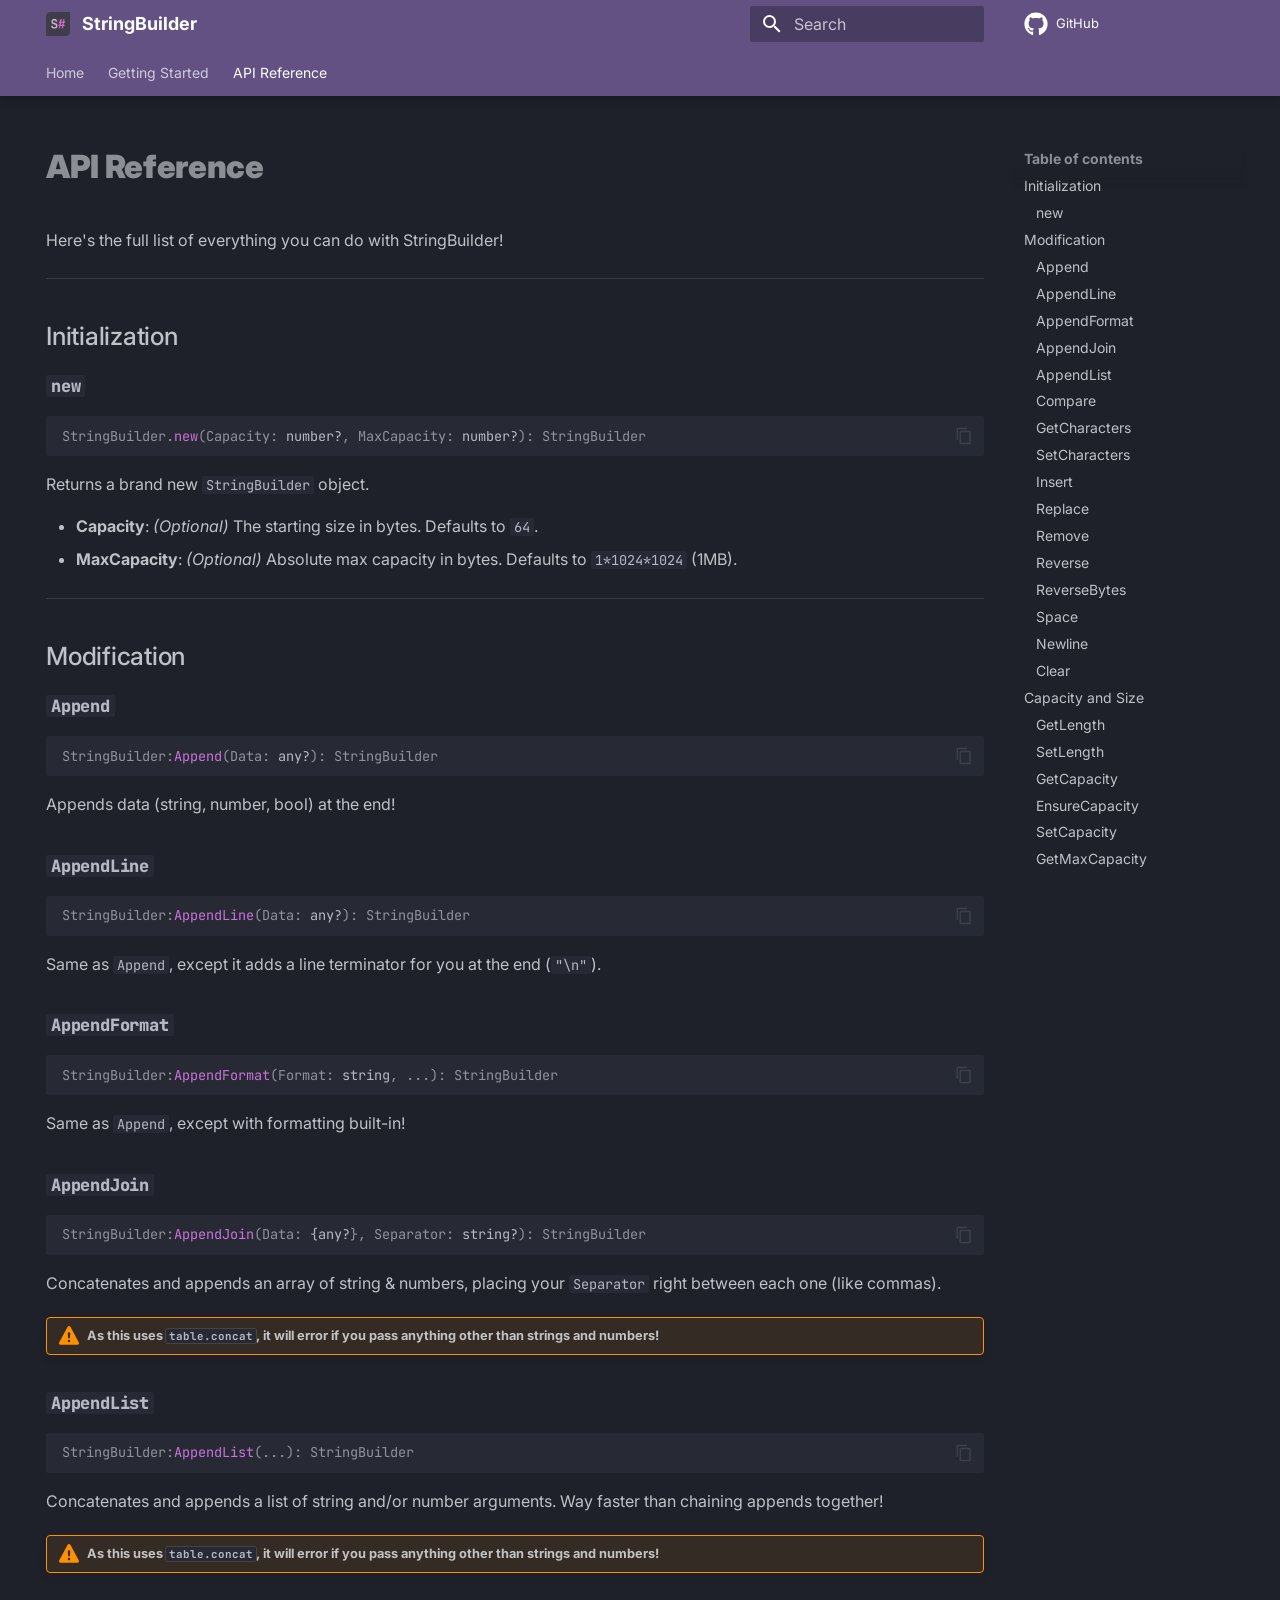
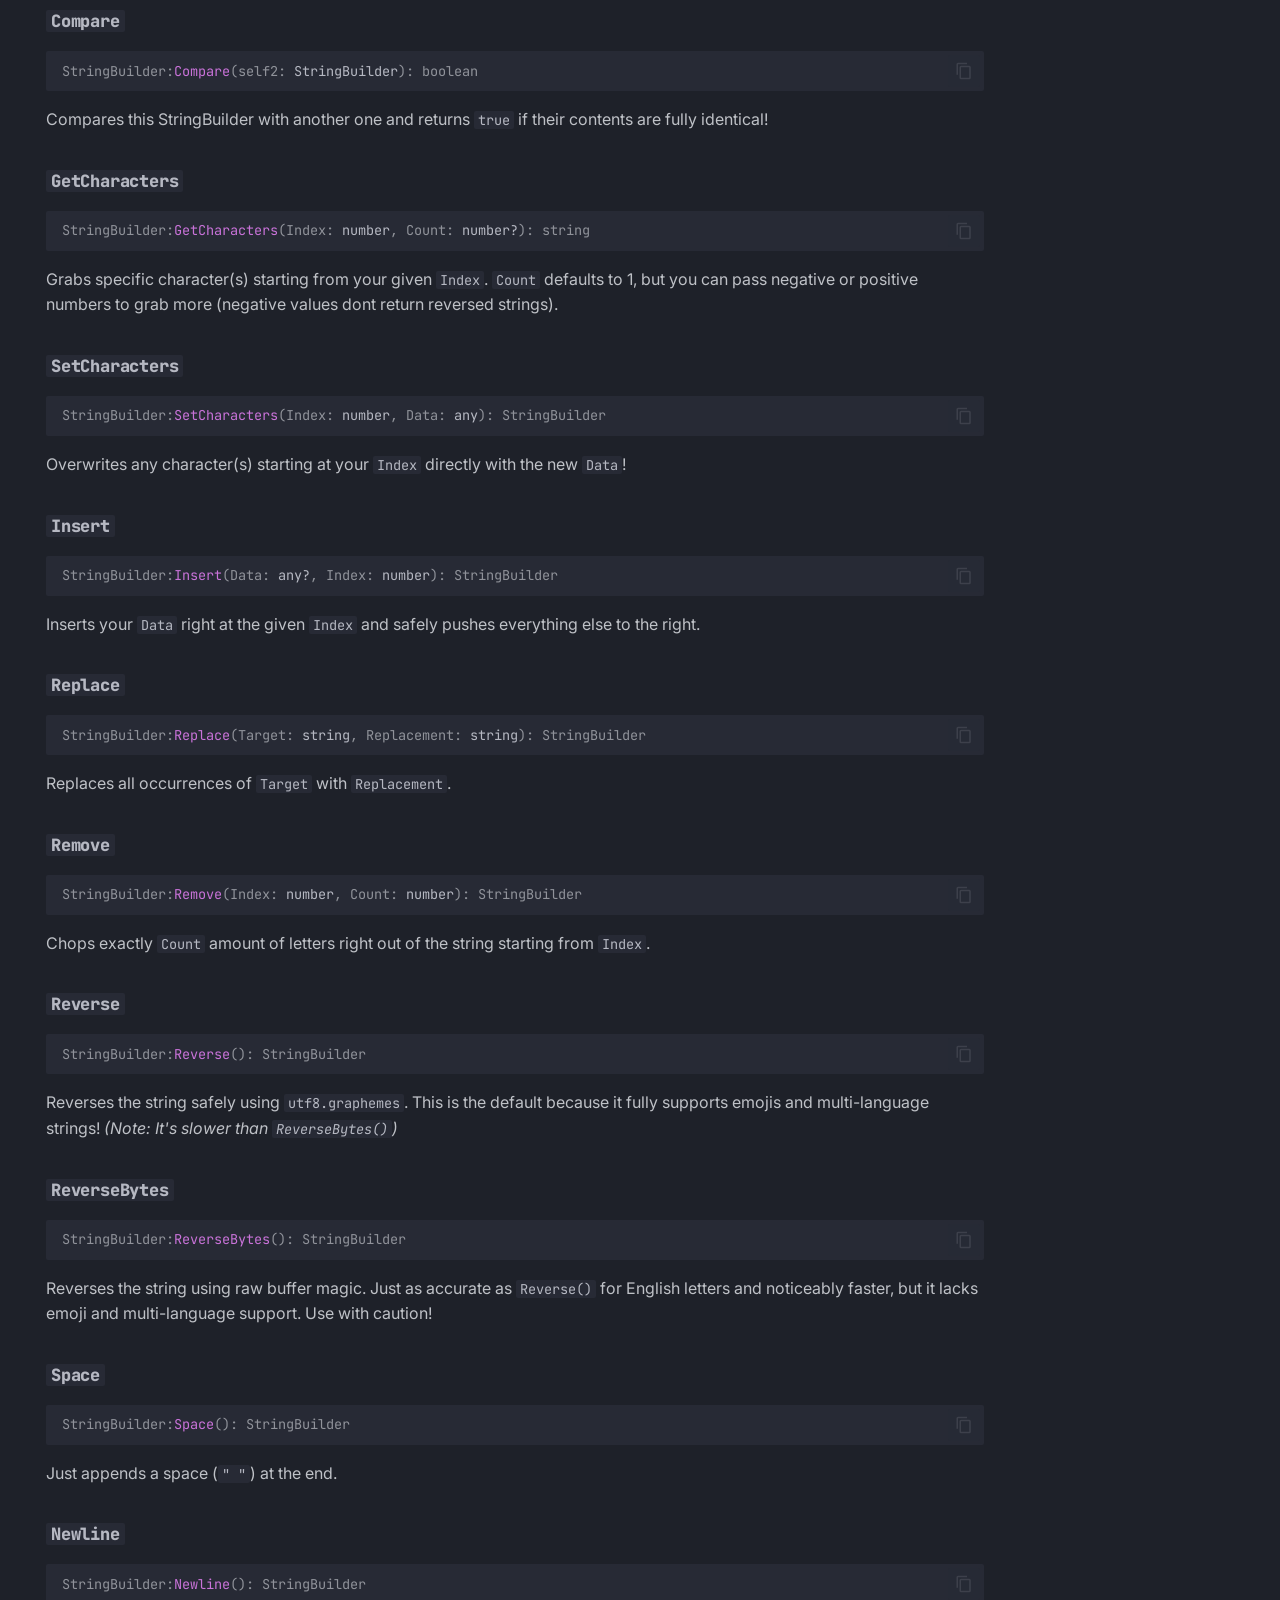
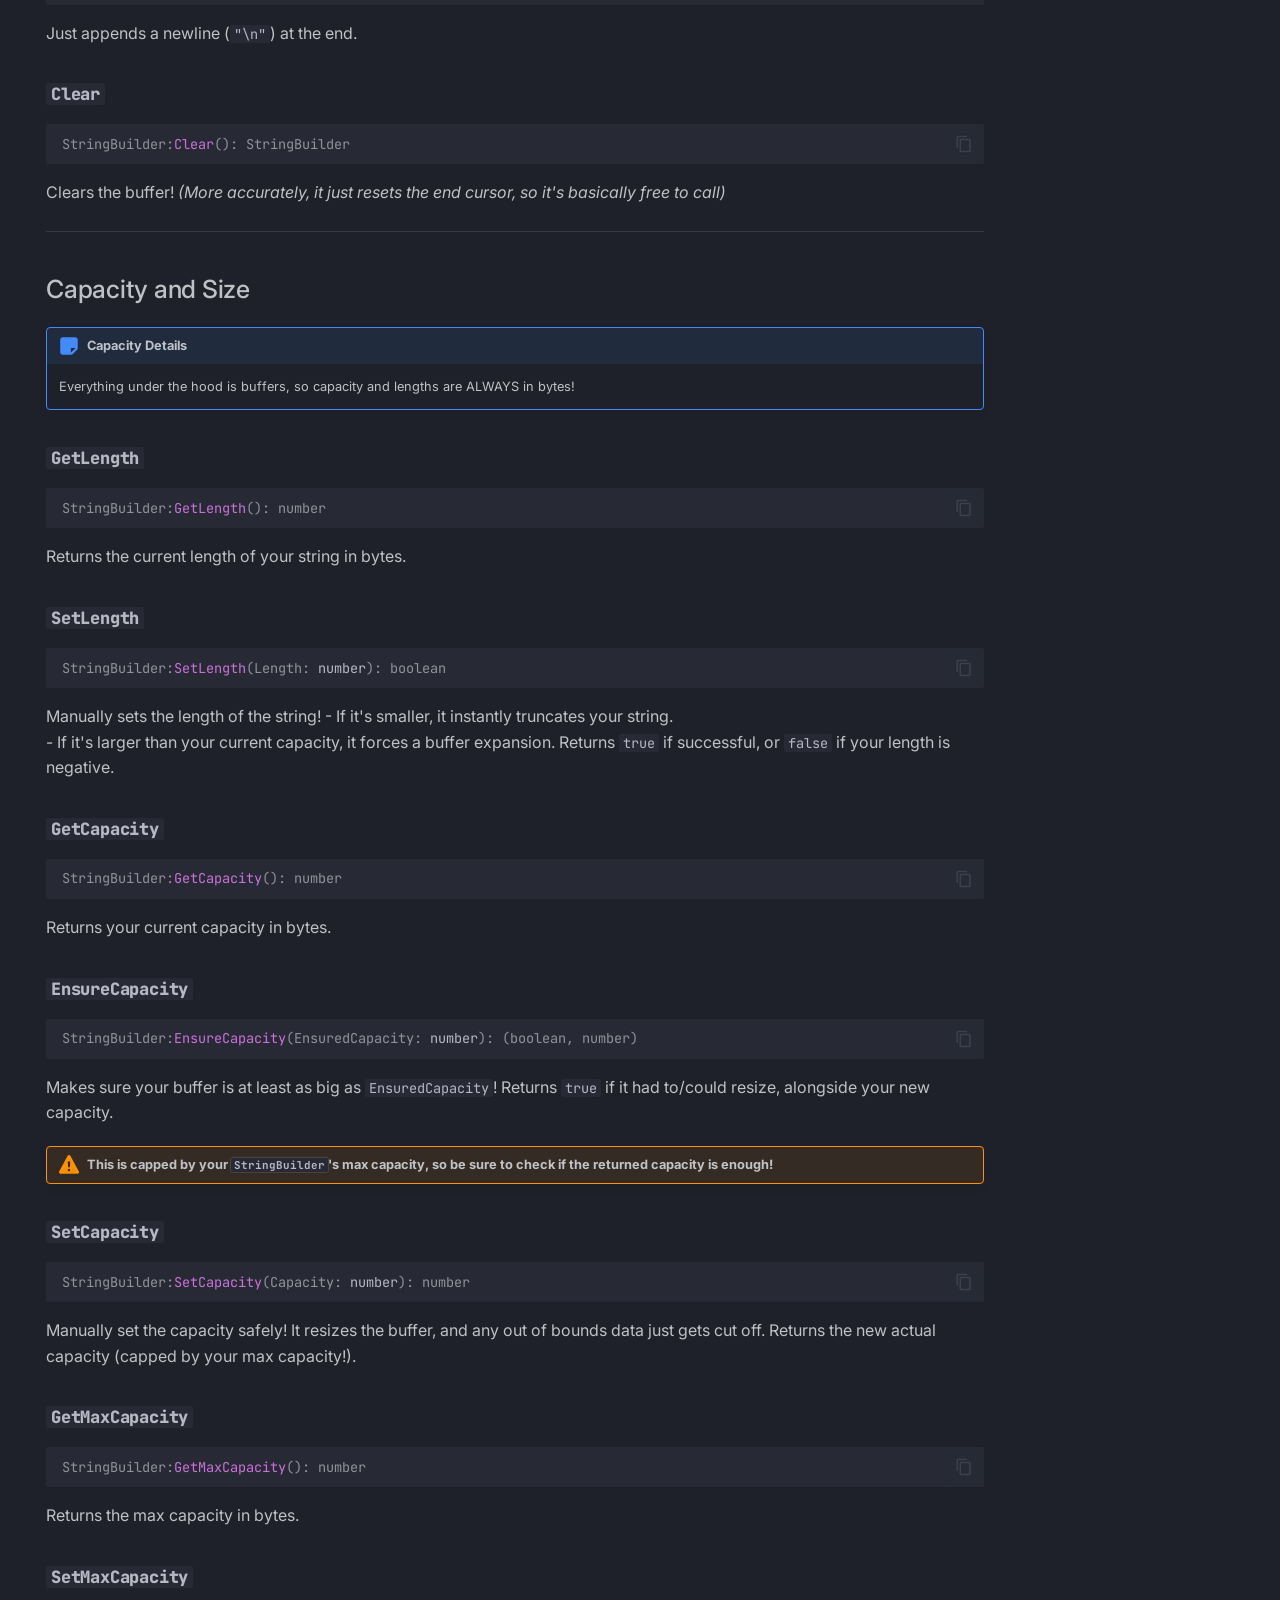
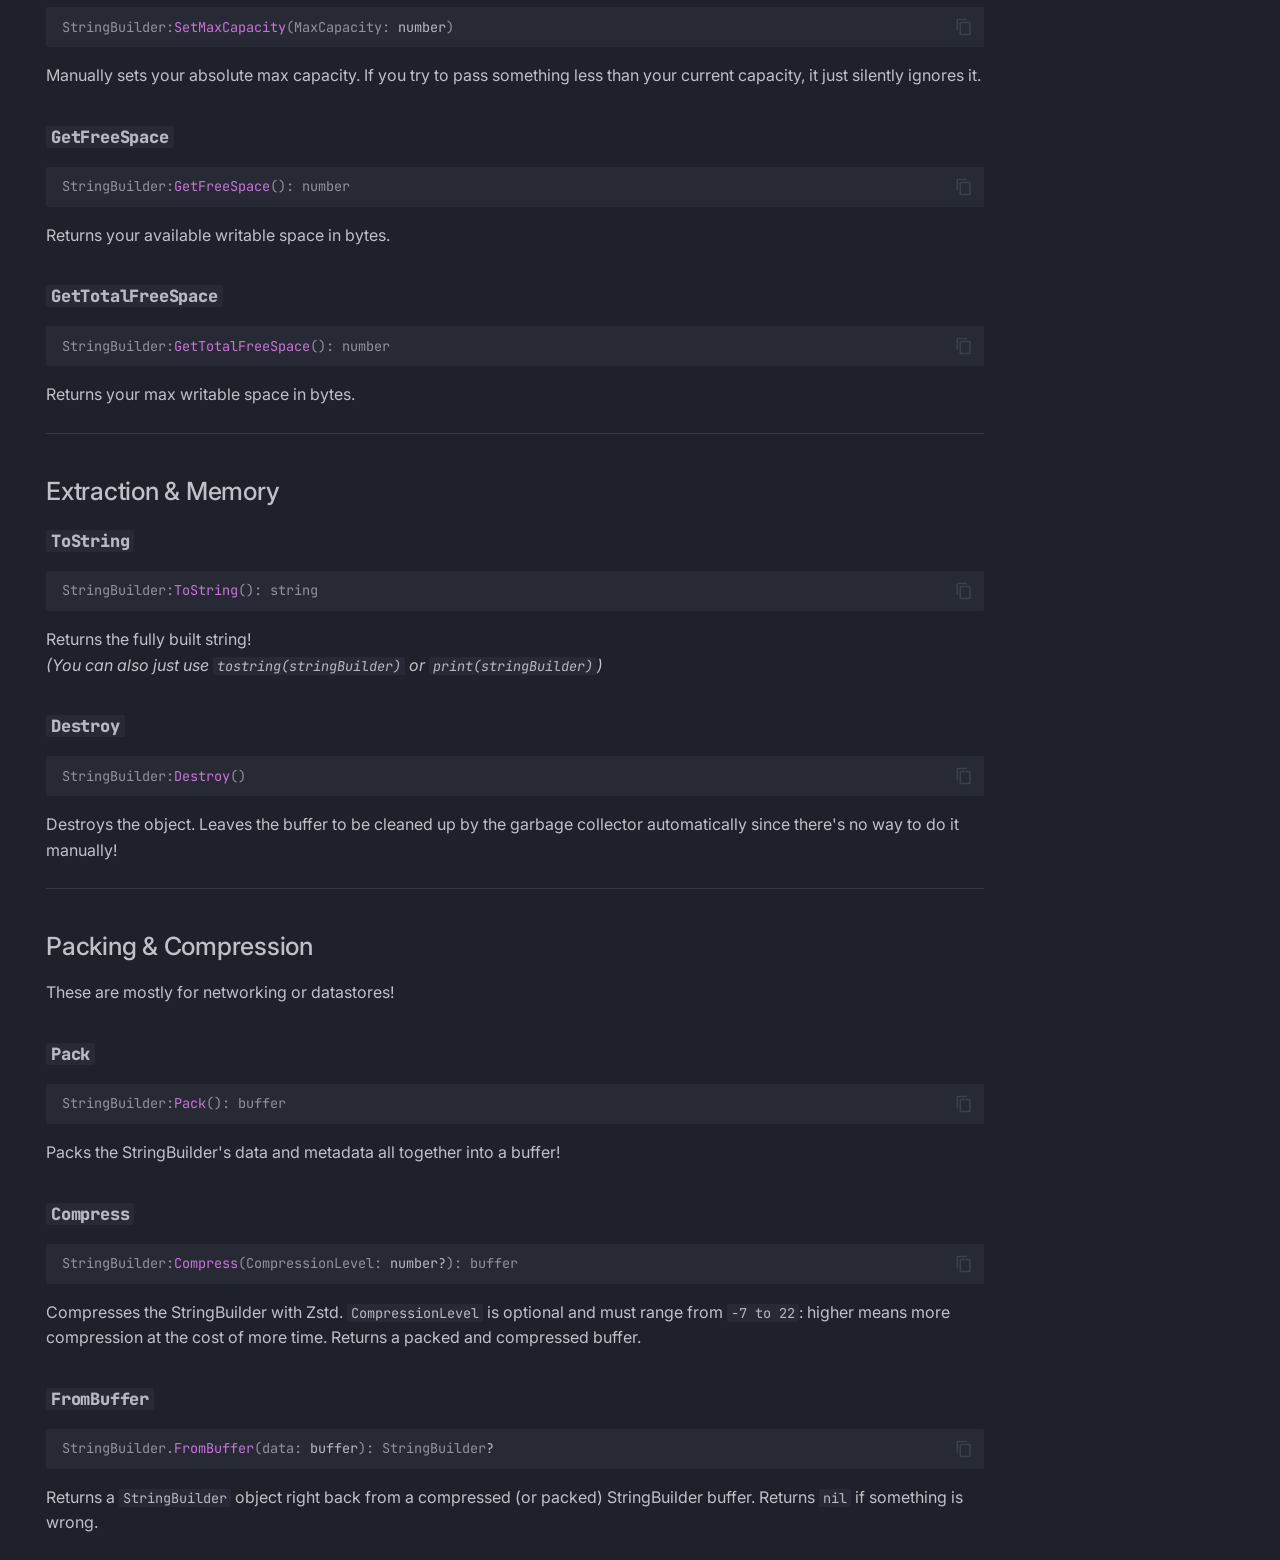
==== pages/api-reference/index.html @ 9c8fd636 "Deployed bbbe19e with MkDocs version: 1.6.1" ====
<!doctype html>
<html lang="en" class="no-js">
  <head>
    
      <meta charset="utf-8">
      <meta name="viewport" content="width=device-width,initial-scale=1">
      
      
      
        <link rel="canonical" href="https://ghoste0001.github.io/StringBuilder-Roblox/pages/api-reference/">
      
      
        <link rel="prev" href="../getting-started/">
      
      
      
        
      
      
      <link rel="icon" href="../../icon.png">
      <meta name="generator" content="mkdocs-1.6.1, mkdocs-material-9.7.6">
    
    
      
        <title>API Reference - StringBuilder</title>
      
    
    
      <link rel="stylesheet" href="../../assets/stylesheets/main.484c7ddc.min.css">
      
        
        <link rel="stylesheet" href="../../assets/stylesheets/palette.ab4e12ef.min.css">
      
      
  
  
    
      
      
    
  
    
      
      
    
  
    
      
      
    
  
    
      
      
    
  
    
      
      
    
  
    
      
      
    
  
    
      
      
    
  
    
      
      
    
  
    
      
      
    
  
    
      
      
    
  
    
      
      
    
  
    
      
      
    
  
  
  <style>:root{--md-admonition-icon--note:url('data:image/svg+xml;charset=utf-8,%3Csvg%20xmlns%3D%22http%3A//www.w3.org/2000/svg%22%20viewBox%3D%220%200%20448%20512%22%3E%3C%21--%21%20Font%20Awesome%20Free%207.1.0%20by%20%40fontawesome%20-%20https%3A//fontawesome.com%20License%20-%20https%3A//fontawesome.com/license/free%20%28Icons%3A%20CC%20BY%204.0%2C%20Fonts%3A%20SIL%20OFL%201.1%2C%20Code%3A%20MIT%20License%29%20Copyright%202025%20Fonticons%2C%20Inc.--%3E%3Cpath%20d%3D%22M64%20480c-35.3%200-64-28.7-64-64V96c0-35.3%2028.7-64%2064-64h320c35.3%200%2064%2028.7%2064%2064v213.5c0%2017-6.7%2033.3-18.7%2045.3L322.7%20461.3c-12%2012-28.3%2018.7-45.3%2018.7zm325.5-176H296c-13.3%200-24%2010.7-24%2024v93.5z%22/%3E%3C/svg%3E');--md-admonition-icon--abstract:url('data:image/svg+xml;charset=utf-8,%3Csvg%20xmlns%3D%22http%3A//www.w3.org/2000/svg%22%20viewBox%3D%220%200%20448%20512%22%3E%3C%21--%21%20Font%20Awesome%20Free%207.1.0%20by%20%40fontawesome%20-%20https%3A//fontawesome.com%20License%20-%20https%3A//fontawesome.com/license/free%20%28Icons%3A%20CC%20BY%204.0%2C%20Fonts%3A%20SIL%20OFL%201.1%2C%20Code%3A%20MIT%20License%29%20Copyright%202025%20Fonticons%2C%20Inc.--%3E%3Cpath%20d%3D%22M384%20512H96c-53%200-96-43-96-96V96C0%2043%2043%200%2096%200h304c26.5%200%2048%2021.5%2048%2048v288c0%2020.9-13.4%2038.7-32%2045.3V448c17.7%200%2032%2014.3%2032%2032s-14.3%2032-32%2032zM96%20384c-17.7%200-32%2014.3-32%2032s14.3%2032%2032%2032h256v-64zm32-232c0%2013.3%2010.7%2024%2024%2024h176c13.3%200%2024-10.7%2024-24s-10.7-24-24-24H152c-13.3%200-24%2010.7-24%2024m24%2072c-13.3%200-24%2010.7-24%2024s10.7%2024%2024%2024h176c13.3%200%2024-10.7%2024-24s-10.7-24-24-24z%22/%3E%3C/svg%3E');--md-admonition-icon--info:url('data:image/svg+xml;charset=utf-8,%3Csvg%20xmlns%3D%22http%3A//www.w3.org/2000/svg%22%20viewBox%3D%220%200%20512%20512%22%3E%3C%21--%21%20Font%20Awesome%20Free%207.1.0%20by%20%40fontawesome%20-%20https%3A//fontawesome.com%20License%20-%20https%3A//fontawesome.com/license/free%20%28Icons%3A%20CC%20BY%204.0%2C%20Fonts%3A%20SIL%20OFL%201.1%2C%20Code%3A%20MIT%20License%29%20Copyright%202025%20Fonticons%2C%20Inc.--%3E%3Cpath%20d%3D%22M256%20512a256%20256%200%201%200%200-512%20256%20256%200%201%200%200%20512m-32-352a32%2032%200%201%201%2064%200%2032%2032%200%201%201-64%200m-8%2064h48c13.3%200%2024%2010.7%2024%2024v88h8c13.3%200%2024%2010.7%2024%2024s-10.7%2024-24%2024h-80c-13.3%200-24-10.7-24-24s10.7-24%2024-24h24v-64h-24c-13.3%200-24-10.7-24-24s10.7-24%2024-24%22/%3E%3C/svg%3E');--md-admonition-icon--tip:url('data:image/svg+xml;charset=utf-8,%3Csvg%20xmlns%3D%22http%3A//www.w3.org/2000/svg%22%20viewBox%3D%220%200%20512%20512%22%3E%3C%21--%21%20Font%20Awesome%20Free%207.1.0%20by%20%40fontawesome%20-%20https%3A//fontawesome.com%20License%20-%20https%3A//fontawesome.com/license/free%20%28Icons%3A%20CC%20BY%204.0%2C%20Fonts%3A%20SIL%20OFL%201.1%2C%20Code%3A%20MIT%20License%29%20Copyright%202025%20Fonticons%2C%20Inc.--%3E%3Cpath%20d%3D%22M461.2%2018.9C472.7%2024%20480%2035.4%20480%2048v416c0%2012.6-7.3%2024-18.8%2029.1s-24.8%203.2-34.3-5.1l-46.6-40.7c-43.6-38.1-98.7-60.3-156.4-63V480c0%2017.7-14.3%2032-32%2032h-32c-17.7%200-32-14.3-32-32v-96C57.3%20384%200%20326.7%200%20256s57.3-128%20128-128h84.5c61.8-.2%20121.4-22.7%20167.9-63.3L427%2024c9.4-8.3%2022.9-10.2%2034.3-5.1zM224%20320v.2c70.3%202.7%20137.8%2028.5%20192%2073.4V118.3c-54.2%2044.9-121.7%2070.7-192%2073.4z%22/%3E%3C/svg%3E');--md-admonition-icon--success:url('data:image/svg+xml;charset=utf-8,%3Csvg%20xmlns%3D%22http%3A//www.w3.org/2000/svg%22%20viewBox%3D%220%200%20448%20512%22%3E%3C%21--%21%20Font%20Awesome%20Free%207.1.0%20by%20%40fontawesome%20-%20https%3A//fontawesome.com%20License%20-%20https%3A//fontawesome.com/license/free%20%28Icons%3A%20CC%20BY%204.0%2C%20Fonts%3A%20SIL%20OFL%201.1%2C%20Code%3A%20MIT%20License%29%20Copyright%202025%20Fonticons%2C%20Inc.--%3E%3Cpath%20d%3D%22M434.8%2070.1c14.3%2010.4%2017.5%2030.4%207.1%2044.7l-256%20352c-5.5%207.6-14%2012.3-23.4%2013.1s-18.5-2.7-25.1-9.3l-128-128c-12.5-12.5-12.5-32.8%200-45.3s32.8-12.5%2045.3%200l101.5%20101.5%20234-321.7c10.4-14.3%2030.4-17.5%2044.7-7.1z%22/%3E%3C/svg%3E');--md-admonition-icon--question:url('data:image/svg+xml;charset=utf-8,%3Csvg%20xmlns%3D%22http%3A//www.w3.org/2000/svg%22%20viewBox%3D%220%200%20512%20512%22%3E%3C%21--%21%20Font%20Awesome%20Free%207.1.0%20by%20%40fontawesome%20-%20https%3A//fontawesome.com%20License%20-%20https%3A//fontawesome.com/license/free%20%28Icons%3A%20CC%20BY%204.0%2C%20Fonts%3A%20SIL%20OFL%201.1%2C%20Code%3A%20MIT%20License%29%20Copyright%202025%20Fonticons%2C%20Inc.--%3E%3Cpath%20d%3D%22M256%20512a256%20256%200%201%200%200-512%20256%20256%200%201%200%200%20512m0-336c-17.7%200-32%2014.3-32%2032%200%2013.3-10.7%2024-24%2024s-24-10.7-24-24c0-44.2%2035.8-80%2080-80s80%2035.8%2080%2080c0%2047.2-36%2067.2-56%2074.5v3.8c0%2013.3-10.7%2024-24%2024s-24-10.7-24-24v-8.1c0-20.5%2014.8-35.2%2030.1-40.2%206.4-2.1%2013.2-5.5%2018.2-10.3%204.3-4.2%207.7-10%207.7-19.6%200-17.7-14.3-32-32-32zm-32%20192a32%2032%200%201%201%2064%200%2032%2032%200%201%201-64%200%22/%3E%3C/svg%3E');--md-admonition-icon--warning:url('data:image/svg+xml;charset=utf-8,%3Csvg%20xmlns%3D%22http%3A//www.w3.org/2000/svg%22%20viewBox%3D%220%200%20512%20512%22%3E%3C%21--%21%20Font%20Awesome%20Free%207.1.0%20by%20%40fontawesome%20-%20https%3A//fontawesome.com%20License%20-%20https%3A//fontawesome.com/license/free%20%28Icons%3A%20CC%20BY%204.0%2C%20Fonts%3A%20SIL%20OFL%201.1%2C%20Code%3A%20MIT%20License%29%20Copyright%202025%20Fonticons%2C%20Inc.--%3E%3Cpath%20d%3D%22M256%200c14.7%200%2028.2%208.1%2035.2%2021l216%20400c6.7%2012.4%206.4%2027.4-.8%2039.5S486.1%20480%20472%20480H40c-14.1%200-27.2-7.4-34.4-19.5s-7.5-27.1-.8-39.5l216-400c7-12.9%2020.5-21%2035.2-21m0%20352a32%2032%200%201%200%200%2064%2032%2032%200%201%200%200-64m0-192c-18.2%200-32.7%2015.5-31.4%2033.7l7.4%20104c.9%2012.5%2011.4%2022.3%2023.9%2022.3%2012.6%200%2023-9.7%2023.9-22.3l7.4-104c1.3-18.2-13.1-33.7-31.4-33.7z%22/%3E%3C/svg%3E');--md-admonition-icon--failure:url('data:image/svg+xml;charset=utf-8,%3Csvg%20xmlns%3D%22http%3A//www.w3.org/2000/svg%22%20viewBox%3D%220%200%20576%20512%22%3E%3C%21--%21%20Font%20Awesome%20Free%207.1.0%20by%20%40fontawesome%20-%20https%3A//fontawesome.com%20License%20-%20https%3A//fontawesome.com/license/free%20%28Icons%3A%20CC%20BY%204.0%2C%20Fonts%3A%20SIL%20OFL%201.1%2C%20Code%3A%20MIT%20License%29%20Copyright%202025%20Fonticons%2C%20Inc.--%3E%3Cpath%20d%3D%22M480-16c6.9%200%2013%204.4%2015.2%2010.9l13.5%2040.4%2040.4%2013.5C555.6%2051%20560%2057.1%20560%2064s-4.4%2013-10.9%2015.2l-40.4%2013.5-13.5%2040.4c-2.2%206.5-8.3%2010.9-15.2%2010.9s-13-4.4-15.2-10.9l-13.5-40.4-40.4-13.5C404.4%2077%20400%2070.9%20400%2064s4.4-13%2010.9-15.2l40.4-13.5%2013.5-40.4C467-11.6%20473.1-16%20480-16M321.4%2097.4c12.5-12.5%2032.8-12.5%2045.3%200l80%2080c12.5%2012.5%2012.5%2032.8%200%2045.3l-10.9%2010.9c7.9%2022%2012.2%2045.7%2012.2%2070.5%200%20114.9-93.1%20208-208%20208S32%20418.9%2032%20304%20125.1%2096%20240%2096c24.7%200%2048.5%204.3%2070.5%2012.3zM144%20304c0-53%2043-96%2096-96%2013.3%200%2024-10.7%2024-24s-10.7-24-24-24c-79.5%200-144%2064.5-144%20144%200%2013.3%2010.7%2024%2024%2024s24-10.7%2024-24%22/%3E%3C/svg%3E');--md-admonition-icon--danger:url('data:image/svg+xml;charset=utf-8,%3Csvg%20xmlns%3D%22http%3A//www.w3.org/2000/svg%22%20viewBox%3D%220%200%20512%20512%22%3E%3C%21--%21%20Font%20Awesome%20Free%207.1.0%20by%20%40fontawesome%20-%20https%3A//fontawesome.com%20License%20-%20https%3A//fontawesome.com/license/free%20%28Icons%3A%20CC%20BY%204.0%2C%20Fonts%3A%20SIL%20OFL%201.1%2C%20Code%3A%20MIT%20License%29%20Copyright%202025%20Fonticons%2C%20Inc.--%3E%3Cpath%20d%3D%22M416%20427.4c58.5-44%2096-111.6%2096-187.4C512%20107.5%20397.4%200%20256%200S0%20107.5%200%20240c0%2075.8%2037.5%20143.4%2096%20187.4V464c0%2026.5%2021.5%2048%2048%2048h32v-40c0-13.3%2010.7-24%2024-24s24%2010.7%2024%2024v40h64v-40c0-13.3%2010.7-24%2024-24s24%2010.7%2024%2024v40h32c26.5%200%2048-21.5%2048-48zM96%20256a64%2064%200%201%201%20128%200%2064%2064%200%201%201-128%200m256-64a64%2064%200%201%201%200%20128%2064%2064%200%201%201%200-128%22/%3E%3C/svg%3E');--md-admonition-icon--bug:url('data:image/svg+xml;charset=utf-8,%3Csvg%20xmlns%3D%22http%3A//www.w3.org/2000/svg%22%20viewBox%3D%220%200%20640%20512%22%3E%3C%21--%21%20Font%20Awesome%20Free%207.1.0%20by%20%40fontawesome%20-%20https%3A//fontawesome.com%20License%20-%20https%3A//fontawesome.com/license/free%20%28Icons%3A%20CC%20BY%204.0%2C%20Fonts%3A%20SIL%20OFL%201.1%2C%20Code%3A%20MIT%20License%29%20Copyright%202025%20Fonticons%2C%20Inc.--%3E%3Cpath%20d%3D%22M352%200c0-17.7-14.3-32-32-32s-32%2014.3-32%2032v64h-96c-53%200-96%2043-96%2096v224c0%2053%2043%2096%2096%2096h256c53%200%2096-43%2096-96V160c0-53-43-96-96-96h-96zM160%20368c0-13.3%2010.7-24%2024-24h32c13.3%200%2024%2010.7%2024%2024s-10.7%2024-24%2024h-32c-13.3%200-24-10.7-24-24m120%200c0-13.3%2010.7-24%2024-24h32c13.3%200%2024%2010.7%2024%2024s-10.7%2024-24%2024h-32c-13.3%200-24-10.7-24-24m120%200c0-13.3%2010.7-24%2024-24h32c13.3%200%2024%2010.7%2024%2024s-10.7%2024-24%2024h-32c-13.3%200-24-10.7-24-24M224%20176a48%2048%200%201%201%200%2096%2048%2048%200%201%201%200-96m144%2048a48%2048%200%201%201%2096%200%2048%2048%200%201%201-96%200m-304%200c0-17.7-14.3-32-32-32S0%20206.3%200%20224v96c0%2017.7%2014.3%2032%2032%2032s32-14.3%2032-32zm544-32c-17.7%200-32%2014.3-32%2032v96c0%2017.7%2014.3%2032%2032%2032s32-14.3%2032-32v-96c0-17.7-14.3-32-32-32%22/%3E%3C/svg%3E');--md-admonition-icon--example:url('data:image/svg+xml;charset=utf-8,%3Csvg%20xmlns%3D%22http%3A//www.w3.org/2000/svg%22%20viewBox%3D%220%200%20448%20512%22%3E%3C%21--%21%20Font%20Awesome%20Free%207.1.0%20by%20%40fontawesome%20-%20https%3A//fontawesome.com%20License%20-%20https%3A//fontawesome.com/license/free%20%28Icons%3A%20CC%20BY%204.0%2C%20Fonts%3A%20SIL%20OFL%201.1%2C%20Code%3A%20MIT%20License%29%20Copyright%202025%20Fonticons%2C%20Inc.--%3E%3Cpath%20d%3D%22M288%200H128c-17.7%200-32%2014.3-32%2032s14.3%2032%2032%2032v151.5L7.5%20426.3C2.6%20435%200%20444.7%200%20454.7%200%20486.4%2025.6%20512%2057.3%20512h333.4c31.6%200%2057.3-25.6%2057.3-57.3%200-10-2.6-19.8-7.5-28.4L320%20215.5V64c17.7%200%2032-14.3%2032-32S337.7%200%20320%200zm-96%20215.5V64h64v151.5c0%2011.1%202.9%2022.1%208.4%2031.8L306%20320H142l41.6-72.7c5.5-9.7%208.4-20.6%208.4-31.8%22/%3E%3C/svg%3E');--md-admonition-icon--quote:url('data:image/svg+xml;charset=utf-8,%3Csvg%20xmlns%3D%22http%3A//www.w3.org/2000/svg%22%20viewBox%3D%220%200%20448%20512%22%3E%3C%21--%21%20Font%20Awesome%20Free%207.1.0%20by%20%40fontawesome%20-%20https%3A//fontawesome.com%20License%20-%20https%3A//fontawesome.com/license/free%20%28Icons%3A%20CC%20BY%204.0%2C%20Fonts%3A%20SIL%20OFL%201.1%2C%20Code%3A%20MIT%20License%29%20Copyright%202025%20Fonticons%2C%20Inc.--%3E%3Cpath%20d%3D%22M0%20216C0%20149.7%2053.7%2096%20120%2096h8c17.7%200%2032%2014.3%2032%2032s-14.3%2032-32%2032h-8c-30.9%200-56%2025.1-56%2056v8h64c35.3%200%2064%2028.7%2064%2064v64c0%2035.3-28.7%2064-64%2064H64c-35.3%200-64-28.7-64-64zm256%200c0-66.3%2053.7-120%20120-120h8c17.7%200%2032%2014.3%2032%2032s-14.3%2032-32%2032h-8c-30.9%200-56%2025.1-56%2056v8h64c35.3%200%2064%2028.7%2064%2064v64c0%2035.3-28.7%2064-64%2064h-64c-35.3%200-64-28.7-64-64z%22/%3E%3C/svg%3E');}</style>



    
    
      
    
    
      
        
        
        <link rel="preconnect" href="https://fonts.gstatic.com" crossorigin>
        <link rel="stylesheet" href="https://fonts.googleapis.com/css?family=Inter:300,300i,400,400i,700,700i%7CJetBrains+Mono:400,400i,700,700i&display=fallback">
        <style>:root{--md-text-font:"Inter";--md-code-font:"JetBrains Mono"}</style>
      
    
    
      <link rel="stylesheet" href="../../assets/_mkdocstrings.css">
    
      <link rel="stylesheet" href="../../css/extra.css">
    
    <script>__md_scope=new URL("../..",location),__md_hash=e=>[...e].reduce(((e,_)=>(e<<5)-e+_.charCodeAt(0)),0),__md_get=(e,_=localStorage,t=__md_scope)=>JSON.parse(_.getItem(t.pathname+"."+e)),__md_set=(e,_,t=localStorage,a=__md_scope)=>{try{t.setItem(a.pathname+"."+e,JSON.stringify(_))}catch(e){}}</script>
    
      

    
    
  </head>
  
  
    
    
    
    
    
    <body dir="ltr" data-md-color-scheme="slate" data-md-color-primary="deep-purple" data-md-color-accent="indigo">
  
    
    <input class="md-toggle" data-md-toggle="drawer" type="checkbox" id="__drawer" autocomplete="off">
    <input class="md-toggle" data-md-toggle="search" type="checkbox" id="__search" autocomplete="off">
    <label class="md-overlay" for="__drawer"></label>
    <div data-md-component="skip">
      
        
        <a href="#api-reference" class="md-skip">
          Skip to content
        </a>
      
    </div>
    <div data-md-component="announce">
      
    </div>
    
    
      

  

<header class="md-header md-header--shadow md-header--lifted" data-md-component="header">
  <nav class="md-header__inner md-grid" aria-label="Header">
    <a href="../.." title="StringBuilder" class="md-header__button md-logo" aria-label="StringBuilder" data-md-component="logo">
      
  <img src="../../icon.png" alt="logo">

    </a>
    <label class="md-header__button md-icon" for="__drawer">
      
      <svg xmlns="http://www.w3.org/2000/svg" viewBox="0 0 24 24"><path d="M3 6h18v2H3zm0 5h18v2H3zm0 5h18v2H3z"/></svg>
    </label>
    <div class="md-header__title" data-md-component="header-title">
      <div class="md-header__ellipsis">
        <div class="md-header__topic">
          <span class="md-ellipsis">
            StringBuilder
          </span>
        </div>
        <div class="md-header__topic" data-md-component="header-topic">
          <span class="md-ellipsis">
            
              API Reference
            
          </span>
        </div>
      </div>
    </div>
    
      
    
    
    
    
      
      
        <label class="md-header__button md-icon" for="__search">
          
          <svg xmlns="http://www.w3.org/2000/svg" viewBox="0 0 24 24"><path d="M9.5 3A6.5 6.5 0 0 1 16 9.5c0 1.61-.59 3.09-1.56 4.23l.27.27h.79l5 5-1.5 1.5-5-5v-.79l-.27-.27A6.52 6.52 0 0 1 9.5 16 6.5 6.5 0 0 1 3 9.5 6.5 6.5 0 0 1 9.5 3m0 2C7 5 5 7 5 9.5S7 14 9.5 14 14 12 14 9.5 12 5 9.5 5"/></svg>
        </label>
        <div class="md-search" data-md-component="search" role="dialog">
  <label class="md-search__overlay" for="__search"></label>
  <div class="md-search__inner" role="search">
    <form class="md-search__form" name="search">
      <input type="text" class="md-search__input" name="query" aria-label="Search" placeholder="Search" autocapitalize="off" autocorrect="off" autocomplete="off" spellcheck="false" data-md-component="search-query" required>
      <label class="md-search__icon md-icon" for="__search">
        
        <svg xmlns="http://www.w3.org/2000/svg" viewBox="0 0 24 24"><path d="M9.5 3A6.5 6.5 0 0 1 16 9.5c0 1.61-.59 3.09-1.56 4.23l.27.27h.79l5 5-1.5 1.5-5-5v-.79l-.27-.27A6.52 6.52 0 0 1 9.5 16 6.5 6.5 0 0 1 3 9.5 6.5 6.5 0 0 1 9.5 3m0 2C7 5 5 7 5 9.5S7 14 9.5 14 14 12 14 9.5 12 5 9.5 5"/></svg>
        
        <svg xmlns="http://www.w3.org/2000/svg" viewBox="0 0 24 24"><path d="M20 11v2H8l5.5 5.5-1.42 1.42L4.16 12l7.92-7.92L13.5 5.5 8 11z"/></svg>
      </label>
      <nav class="md-search__options" aria-label="Search">
        
        <button type="reset" class="md-search__icon md-icon" title="Clear" aria-label="Clear" tabindex="-1">
          
          <svg xmlns="http://www.w3.org/2000/svg" viewBox="0 0 24 24"><path d="M19 6.41 17.59 5 12 10.59 6.41 5 5 6.41 10.59 12 5 17.59 6.41 19 12 13.41 17.59 19 19 17.59 13.41 12z"/></svg>
        </button>
      </nav>
      
    </form>
    <div class="md-search__output">
      <div class="md-search__scrollwrap" tabindex="0" data-md-scrollfix>
        <div class="md-search-result" data-md-component="search-result">
          <div class="md-search-result__meta">
            Initializing search
          </div>
          <ol class="md-search-result__list" role="presentation"></ol>
        </div>
      </div>
    </div>
  </div>
</div>
      
    
    
      <div class="md-header__source">
        <a href="https://github.com/ghoste0001/StringBuilder-Roblox" title="Go to repository" class="md-source" data-md-component="source">
  <div class="md-source__icon md-icon">
    
    <svg xmlns="http://www.w3.org/2000/svg" viewBox="0 0 512 512"><!--! Font Awesome Free 7.1.0 by @fontawesome - https://fontawesome.com License - https://fontawesome.com/license/free (Icons: CC BY 4.0, Fonts: SIL OFL 1.1, Code: MIT License) Copyright 2025 Fonticons, Inc.--><path d="M173.9 397.4c0 2-2.3 3.6-5.2 3.6-3.3.3-5.6-1.3-5.6-3.6 0-2 2.3-3.6 5.2-3.6 3-.3 5.6 1.3 5.6 3.6m-31.1-4.5c-.7 2 1.3 4.3 4.3 4.9 2.6 1 5.6 0 6.2-2s-1.3-4.3-4.3-5.2c-2.6-.7-5.5.3-6.2 2.3m44.2-1.7c-2.9.7-4.9 2.6-4.6 4.9.3 2 2.9 3.3 5.9 2.6 2.9-.7 4.9-2.6 4.6-4.6-.3-1.9-3-3.2-5.9-2.9M252.8 8C114.1 8 8 113.3 8 252c0 110.9 69.8 205.8 169.5 239.2 12.8 2.3 17.3-5.6 17.3-12.1 0-6.2-.3-40.4-.3-61.4 0 0-70 15-84.7-29.8 0 0-11.4-29.1-27.8-36.6 0 0-22.9-15.7 1.6-15.4 0 0 24.9 2 38.6 25.8 21.9 38.6 58.6 27.5 72.9 20.9 2.3-16 8.8-27.1 16-33.7-55.9-6.2-112.3-14.3-112.3-110.5 0-27.5 7.6-41.3 23.6-58.9-2.6-6.5-11.1-33.3 2.6-67.9 20.9-6.5 69 27 69 27 20-5.6 41.5-8.5 62.8-8.5s42.8 2.9 62.8 8.5c0 0 48.1-33.6 69-27 13.7 34.7 5.2 61.4 2.6 67.9 16 17.7 25.8 31.5 25.8 58.9 0 96.5-58.9 104.2-114.8 110.5 9.2 7.9 17 22.9 17 46.4 0 33.7-.3 75.4-.3 83.6 0 6.5 4.6 14.4 17.3 12.1C436.2 457.8 504 362.9 504 252 504 113.3 391.5 8 252.8 8M105.2 352.9c-1.3 1-1 3.3.7 5.2 1.6 1.6 3.9 2.3 5.2 1 1.3-1 1-3.3-.7-5.2-1.6-1.6-3.9-2.3-5.2-1m-10.8-8.1c-.7 1.3.3 2.9 2.3 3.9 1.6 1 3.6.7 4.3-.7.7-1.3-.3-2.9-2.3-3.9-2-.6-3.6-.3-4.3.7m32.4 35.6c-1.6 1.3-1 4.3 1.3 6.2 2.3 2.3 5.2 2.6 6.5 1 1.3-1.3.7-4.3-1.3-6.2-2.2-2.3-5.2-2.6-6.5-1m-11.4-14.7c-1.6 1-1.6 3.6 0 5.9s4.3 3.3 5.6 2.3c1.6-1.3 1.6-3.9 0-6.2-1.4-2.3-4-3.3-5.6-2"/></svg>
  </div>
  <div class="md-source__repository">
    GitHub
  </div>
</a>
      </div>
    
  </nav>
  
    
      
<nav class="md-tabs" aria-label="Tabs" data-md-component="tabs">
  <div class="md-grid">
    <ul class="md-tabs__list">
      
        
  
  
  
  
    <li class="md-tabs__item">
      <a href="../.." class="md-tabs__link">
        
  
  
    
  
  Home

      </a>
    </li>
  

      
        
  
  
  
  
    <li class="md-tabs__item">
      <a href="../getting-started/" class="md-tabs__link">
        
  
  
    
  
  Getting Started

      </a>
    </li>
  

      
        
  
  
  
    
  
  
    <li class="md-tabs__item md-tabs__item--active">
      <a href="./" class="md-tabs__link">
        
  
  
    
  
  API Reference

      </a>
    </li>
  

      
    </ul>
  </div>
</nav>
    
  
</header>
    
    <div class="md-container" data-md-component="container">
      
      
        
      
      <main class="md-main" data-md-component="main">
        <div class="md-main__inner md-grid">
          
            
              
                
              
              <div class="md-sidebar md-sidebar--primary" data-md-component="sidebar" data-md-type="navigation" hidden>
                <div class="md-sidebar__scrollwrap">
                  <div class="md-sidebar__inner">
                    


  


<nav class="md-nav md-nav--primary md-nav--lifted" aria-label="Navigation" data-md-level="0">
  <label class="md-nav__title" for="__drawer">
    <a href="../.." title="StringBuilder" class="md-nav__button md-logo" aria-label="StringBuilder" data-md-component="logo">
      
  <img src="../../icon.png" alt="logo">

    </a>
    StringBuilder
  </label>
  
    <div class="md-nav__source">
      <a href="https://github.com/ghoste0001/StringBuilder-Roblox" title="Go to repository" class="md-source" data-md-component="source">
  <div class="md-source__icon md-icon">
    
    <svg xmlns="http://www.w3.org/2000/svg" viewBox="0 0 512 512"><!--! Font Awesome Free 7.1.0 by @fontawesome - https://fontawesome.com License - https://fontawesome.com/license/free (Icons: CC BY 4.0, Fonts: SIL OFL 1.1, Code: MIT License) Copyright 2025 Fonticons, Inc.--><path d="M173.9 397.4c0 2-2.3 3.6-5.2 3.6-3.3.3-5.6-1.3-5.6-3.6 0-2 2.3-3.6 5.2-3.6 3-.3 5.6 1.3 5.6 3.6m-31.1-4.5c-.7 2 1.3 4.3 4.3 4.9 2.6 1 5.6 0 6.2-2s-1.3-4.3-4.3-5.2c-2.6-.7-5.5.3-6.2 2.3m44.2-1.7c-2.9.7-4.9 2.6-4.6 4.9.3 2 2.9 3.3 5.9 2.6 2.9-.7 4.9-2.6 4.6-4.6-.3-1.9-3-3.2-5.9-2.9M252.8 8C114.1 8 8 113.3 8 252c0 110.9 69.8 205.8 169.5 239.2 12.8 2.3 17.3-5.6 17.3-12.1 0-6.2-.3-40.4-.3-61.4 0 0-70 15-84.7-29.8 0 0-11.4-29.1-27.8-36.6 0 0-22.9-15.7 1.6-15.4 0 0 24.9 2 38.6 25.8 21.9 38.6 58.6 27.5 72.9 20.9 2.3-16 8.8-27.1 16-33.7-55.9-6.2-112.3-14.3-112.3-110.5 0-27.5 7.6-41.3 23.6-58.9-2.6-6.5-11.1-33.3 2.6-67.9 20.9-6.5 69 27 69 27 20-5.6 41.5-8.5 62.8-8.5s42.8 2.9 62.8 8.5c0 0 48.1-33.6 69-27 13.7 34.7 5.2 61.4 2.6 67.9 16 17.7 25.8 31.5 25.8 58.9 0 96.5-58.9 104.2-114.8 110.5 9.2 7.9 17 22.9 17 46.4 0 33.7-.3 75.4-.3 83.6 0 6.5 4.6 14.4 17.3 12.1C436.2 457.8 504 362.9 504 252 504 113.3 391.5 8 252.8 8M105.2 352.9c-1.3 1-1 3.3.7 5.2 1.6 1.6 3.9 2.3 5.2 1 1.3-1 1-3.3-.7-5.2-1.6-1.6-3.9-2.3-5.2-1m-10.8-8.1c-.7 1.3.3 2.9 2.3 3.9 1.6 1 3.6.7 4.3-.7.7-1.3-.3-2.9-2.3-3.9-2-.6-3.6-.3-4.3.7m32.4 35.6c-1.6 1.3-1 4.3 1.3 6.2 2.3 2.3 5.2 2.6 6.5 1 1.3-1.3.7-4.3-1.3-6.2-2.2-2.3-5.2-2.6-6.5-1m-11.4-14.7c-1.6 1-1.6 3.6 0 5.9s4.3 3.3 5.6 2.3c1.6-1.3 1.6-3.9 0-6.2-1.4-2.3-4-3.3-5.6-2"/></svg>
  </div>
  <div class="md-source__repository">
    GitHub
  </div>
</a>
    </div>
  
  <ul class="md-nav__list" data-md-scrollfix>
    
      
      
  
  
  
  
    <li class="md-nav__item">
      <a href="../.." class="md-nav__link">
        
  
  
  <span class="md-ellipsis">
    
  
    Home
  

    
  </span>
  
  

      </a>
    </li>
  

    
      
      
  
  
  
  
    <li class="md-nav__item">
      <a href="../getting-started/" class="md-nav__link">
        
  
  
  <span class="md-ellipsis">
    
  
    Getting Started
  

    
  </span>
  
  

      </a>
    </li>
  

    
      
      
  
  
    
  
  
  
    <li class="md-nav__item md-nav__item--active">
      
      <input class="md-nav__toggle md-toggle" type="checkbox" id="__toc">
      
      
        
      
      
        <label class="md-nav__link md-nav__link--active" for="__toc">
          
  
  
  <span class="md-ellipsis">
    
  
    API Reference
  

    
  </span>
  
  

          <span class="md-nav__icon md-icon"></span>
        </label>
      
      <a href="./" class="md-nav__link md-nav__link--active">
        
  
  
  <span class="md-ellipsis">
    
  
    API Reference
  

    
  </span>
  
  

      </a>
      
        

<nav class="md-nav md-nav--secondary" aria-label="Table of contents">
  
  
  
    
  
  
    <label class="md-nav__title" for="__toc">
      <span class="md-nav__icon md-icon"></span>
      Table of contents
    </label>
    <ul class="md-nav__list" data-md-component="toc" data-md-scrollfix>
      
        <li class="md-nav__item">
  <a href="#initialization" class="md-nav__link">
    <span class="md-ellipsis">
      
        Initialization
      
    </span>
  </a>
  
    <nav class="md-nav" aria-label="Initialization">
      <ul class="md-nav__list">
        
          <li class="md-nav__item">
  <a href="#new" class="md-nav__link">
    <span class="md-ellipsis">
      
        new
      
    </span>
  </a>
  
</li>
        
      </ul>
    </nav>
  
</li>
      
        <li class="md-nav__item">
  <a href="#modification" class="md-nav__link">
    <span class="md-ellipsis">
      
        Modification
      
    </span>
  </a>
  
    <nav class="md-nav" aria-label="Modification">
      <ul class="md-nav__list">
        
          <li class="md-nav__item">
  <a href="#append" class="md-nav__link">
    <span class="md-ellipsis">
      
        Append
      
    </span>
  </a>
  
</li>
        
          <li class="md-nav__item">
  <a href="#appendline" class="md-nav__link">
    <span class="md-ellipsis">
      
        AppendLine
      
    </span>
  </a>
  
</li>
        
          <li class="md-nav__item">
  <a href="#appendformat" class="md-nav__link">
    <span class="md-ellipsis">
      
        AppendFormat
      
    </span>
  </a>
  
</li>
        
          <li class="md-nav__item">
  <a href="#appendjoin" class="md-nav__link">
    <span class="md-ellipsis">
      
        AppendJoin
      
    </span>
  </a>
  
</li>
        
          <li class="md-nav__item">
  <a href="#appendlist" class="md-nav__link">
    <span class="md-ellipsis">
      
        AppendList
      
    </span>
  </a>
  
</li>
        
          <li class="md-nav__item">
  <a href="#compare" class="md-nav__link">
    <span class="md-ellipsis">
      
        Compare
      
    </span>
  </a>
  
</li>
        
          <li class="md-nav__item">
  <a href="#getcharacters" class="md-nav__link">
    <span class="md-ellipsis">
      
        GetCharacters
      
    </span>
  </a>
  
</li>
        
          <li class="md-nav__item">
  <a href="#setcharacters" class="md-nav__link">
    <span class="md-ellipsis">
      
        SetCharacters
      
    </span>
  </a>
  
</li>
        
          <li class="md-nav__item">
  <a href="#insert" class="md-nav__link">
    <span class="md-ellipsis">
      
        Insert
      
    </span>
  </a>
  
</li>
        
          <li class="md-nav__item">
  <a href="#replace" class="md-nav__link">
    <span class="md-ellipsis">
      
        Replace
      
    </span>
  </a>
  
</li>
        
          <li class="md-nav__item">
  <a href="#remove" class="md-nav__link">
    <span class="md-ellipsis">
      
        Remove
      
    </span>
  </a>
  
</li>
        
          <li class="md-nav__item">
  <a href="#reverse" class="md-nav__link">
    <span class="md-ellipsis">
      
        Reverse
      
    </span>
  </a>
  
</li>
        
          <li class="md-nav__item">
  <a href="#reversebytes" class="md-nav__link">
    <span class="md-ellipsis">
      
        ReverseBytes
      
    </span>
  </a>
  
</li>
        
          <li class="md-nav__item">
  <a href="#space" class="md-nav__link">
    <span class="md-ellipsis">
      
        Space
      
    </span>
  </a>
  
</li>
        
          <li class="md-nav__item">
  <a href="#newline" class="md-nav__link">
    <span class="md-ellipsis">
      
        Newline
      
    </span>
  </a>
  
</li>
        
          <li class="md-nav__item">
  <a href="#clear" class="md-nav__link">
    <span class="md-ellipsis">
      
        Clear
      
    </span>
  </a>
  
</li>
        
      </ul>
    </nav>
  
</li>
      
        <li class="md-nav__item">
  <a href="#capacity-and-size" class="md-nav__link">
    <span class="md-ellipsis">
      
        Capacity and Size
      
    </span>
  </a>
  
    <nav class="md-nav" aria-label="Capacity and Size">
      <ul class="md-nav__list">
        
          <li class="md-nav__item">
  <a href="#getlength" class="md-nav__link">
    <span class="md-ellipsis">
      
        GetLength
      
    </span>
  </a>
  
</li>
        
          <li class="md-nav__item">
  <a href="#setlength" class="md-nav__link">
    <span class="md-ellipsis">
      
        SetLength
      
    </span>
  </a>
  
</li>
        
          <li class="md-nav__item">
  <a href="#getcapacity" class="md-nav__link">
    <span class="md-ellipsis">
      
        GetCapacity
      
    </span>
  </a>
  
</li>
        
          <li class="md-nav__item">
  <a href="#ensurecapacity" class="md-nav__link">
    <span class="md-ellipsis">
      
        EnsureCapacity
      
    </span>
  </a>
  
</li>
        
          <li class="md-nav__item">
  <a href="#setcapacity" class="md-nav__link">
    <span class="md-ellipsis">
      
        SetCapacity
      
    </span>
  </a>
  
</li>
        
          <li class="md-nav__item">
  <a href="#getmaxcapacity" class="md-nav__link">
    <span class="md-ellipsis">
      
        GetMaxCapacity
      
    </span>
  </a>
  
</li>
        
          <li class="md-nav__item">
  <a href="#setmaxcapacity" class="md-nav__link">
    <span class="md-ellipsis">
      
        SetMaxCapacity
      
    </span>
  </a>
  
</li>
        
          <li class="md-nav__item">
  <a href="#getfreespace" class="md-nav__link">
    <span class="md-ellipsis">
      
        GetFreeSpace
      
    </span>
  </a>
  
</li>
        
          <li class="md-nav__item">
  <a href="#gettotalfreespace" class="md-nav__link">
    <span class="md-ellipsis">
      
        GetTotalFreeSpace
      
    </span>
  </a>
  
</li>
        
      </ul>
    </nav>
  
</li>
      
        <li class="md-nav__item">
  <a href="#extraction-memory" class="md-nav__link">
    <span class="md-ellipsis">
      
        Extraction &amp; Memory
      
    </span>
  </a>
  
    <nav class="md-nav" aria-label="Extraction &amp; Memory">
      <ul class="md-nav__list">
        
          <li class="md-nav__item">
  <a href="#tostring" class="md-nav__link">
    <span class="md-ellipsis">
      
        ToString
      
    </span>
  </a>
  
</li>
        
          <li class="md-nav__item">
  <a href="#destroy" class="md-nav__link">
    <span class="md-ellipsis">
      
        Destroy
      
    </span>
  </a>
  
</li>
        
      </ul>
    </nav>
  
</li>
      
        <li class="md-nav__item">
  <a href="#packing-compression" class="md-nav__link">
    <span class="md-ellipsis">
      
        Packing &amp; Compression
      
    </span>
  </a>
  
    <nav class="md-nav" aria-label="Packing &amp; Compression">
      <ul class="md-nav__list">
        
          <li class="md-nav__item">
  <a href="#pack" class="md-nav__link">
    <span class="md-ellipsis">
      
        Pack
      
    </span>
  </a>
  
</li>
        
          <li class="md-nav__item">
  <a href="#compress" class="md-nav__link">
    <span class="md-ellipsis">
      
        Compress
      
    </span>
  </a>
  
</li>
        
          <li class="md-nav__item">
  <a href="#frombuffer" class="md-nav__link">
    <span class="md-ellipsis">
      
        FromBuffer
      
    </span>
  </a>
  
</li>
        
      </ul>
    </nav>
  
</li>
      
    </ul>
  
</nav>
      
    </li>
  

    
  </ul>
</nav>
                  </div>
                </div>
              </div>
            
            
              
                
              
              <div class="md-sidebar md-sidebar--secondary" data-md-component="sidebar" data-md-type="toc" >
                <div class="md-sidebar__scrollwrap">
                  <div class="md-sidebar__inner">
                    

<nav class="md-nav md-nav--secondary" aria-label="Table of contents">
  
  
  
    
  
  
    <label class="md-nav__title" for="__toc">
      <span class="md-nav__icon md-icon"></span>
      Table of contents
    </label>
    <ul class="md-nav__list" data-md-component="toc" data-md-scrollfix>
      
        <li class="md-nav__item">
  <a href="#initialization" class="md-nav__link">
    <span class="md-ellipsis">
      
        Initialization
      
    </span>
  </a>
  
    <nav class="md-nav" aria-label="Initialization">
      <ul class="md-nav__list">
        
          <li class="md-nav__item">
  <a href="#new" class="md-nav__link">
    <span class="md-ellipsis">
      
        new
      
    </span>
  </a>
  
</li>
        
      </ul>
    </nav>
  
</li>
      
        <li class="md-nav__item">
  <a href="#modification" class="md-nav__link">
    <span class="md-ellipsis">
      
        Modification
      
    </span>
  </a>
  
    <nav class="md-nav" aria-label="Modification">
      <ul class="md-nav__list">
        
          <li class="md-nav__item">
  <a href="#append" class="md-nav__link">
    <span class="md-ellipsis">
      
        Append
      
    </span>
  </a>
  
</li>
        
          <li class="md-nav__item">
  <a href="#appendline" class="md-nav__link">
    <span class="md-ellipsis">
      
        AppendLine
      
    </span>
  </a>
  
</li>
        
          <li class="md-nav__item">
  <a href="#appendformat" class="md-nav__link">
    <span class="md-ellipsis">
      
        AppendFormat
      
    </span>
  </a>
  
</li>
        
          <li class="md-nav__item">
  <a href="#appendjoin" class="md-nav__link">
    <span class="md-ellipsis">
      
        AppendJoin
      
    </span>
  </a>
  
</li>
        
          <li class="md-nav__item">
  <a href="#appendlist" class="md-nav__link">
    <span class="md-ellipsis">
      
        AppendList
      
    </span>
  </a>
  
</li>
        
          <li class="md-nav__item">
  <a href="#compare" class="md-nav__link">
    <span class="md-ellipsis">
      
        Compare
      
    </span>
  </a>
  
</li>
        
          <li class="md-nav__item">
  <a href="#getcharacters" class="md-nav__link">
    <span class="md-ellipsis">
      
        GetCharacters
      
    </span>
  </a>
  
</li>
        
          <li class="md-nav__item">
  <a href="#setcharacters" class="md-nav__link">
    <span class="md-ellipsis">
      
        SetCharacters
      
    </span>
  </a>
  
</li>
        
          <li class="md-nav__item">
  <a href="#insert" class="md-nav__link">
    <span class="md-ellipsis">
      
        Insert
      
    </span>
  </a>
  
</li>
        
          <li class="md-nav__item">
  <a href="#replace" class="md-nav__link">
    <span class="md-ellipsis">
      
        Replace
      
    </span>
  </a>
  
</li>
        
          <li class="md-nav__item">
  <a href="#remove" class="md-nav__link">
    <span class="md-ellipsis">
      
        Remove
      
    </span>
  </a>
  
</li>
        
          <li class="md-nav__item">
  <a href="#reverse" class="md-nav__link">
    <span class="md-ellipsis">
      
        Reverse
      
    </span>
  </a>
  
</li>
        
          <li class="md-nav__item">
  <a href="#reversebytes" class="md-nav__link">
    <span class="md-ellipsis">
      
        ReverseBytes
      
    </span>
  </a>
  
</li>
        
          <li class="md-nav__item">
  <a href="#space" class="md-nav__link">
    <span class="md-ellipsis">
      
        Space
      
    </span>
  </a>
  
</li>
        
          <li class="md-nav__item">
  <a href="#newline" class="md-nav__link">
    <span class="md-ellipsis">
      
        Newline
      
    </span>
  </a>
  
</li>
        
          <li class="md-nav__item">
  <a href="#clear" class="md-nav__link">
    <span class="md-ellipsis">
      
        Clear
      
    </span>
  </a>
  
</li>
        
      </ul>
    </nav>
  
</li>
      
        <li class="md-nav__item">
  <a href="#capacity-and-size" class="md-nav__link">
    <span class="md-ellipsis">
      
        Capacity and Size
      
    </span>
  </a>
  
    <nav class="md-nav" aria-label="Capacity and Size">
      <ul class="md-nav__list">
        
          <li class="md-nav__item">
  <a href="#getlength" class="md-nav__link">
    <span class="md-ellipsis">
      
        GetLength
      
    </span>
  </a>
  
</li>
        
          <li class="md-nav__item">
  <a href="#setlength" class="md-nav__link">
    <span class="md-ellipsis">
      
        SetLength
      
    </span>
  </a>
  
</li>
        
          <li class="md-nav__item">
  <a href="#getcapacity" class="md-nav__link">
    <span class="md-ellipsis">
      
        GetCapacity
      
    </span>
  </a>
  
</li>
        
          <li class="md-nav__item">
  <a href="#ensurecapacity" class="md-nav__link">
    <span class="md-ellipsis">
      
        EnsureCapacity
      
    </span>
  </a>
  
</li>
        
          <li class="md-nav__item">
  <a href="#setcapacity" class="md-nav__link">
    <span class="md-ellipsis">
      
        SetCapacity
      
    </span>
  </a>
  
</li>
        
          <li class="md-nav__item">
  <a href="#getmaxcapacity" class="md-nav__link">
    <span class="md-ellipsis">
      
        GetMaxCapacity
      
    </span>
  </a>
  
</li>
        
          <li class="md-nav__item">
  <a href="#setmaxcapacity" class="md-nav__link">
    <span class="md-ellipsis">
      
        SetMaxCapacity
      
    </span>
  </a>
  
</li>
        
          <li class="md-nav__item">
  <a href="#getfreespace" class="md-nav__link">
    <span class="md-ellipsis">
      
        GetFreeSpace
      
    </span>
  </a>
  
</li>
        
          <li class="md-nav__item">
  <a href="#gettotalfreespace" class="md-nav__link">
    <span class="md-ellipsis">
      
        GetTotalFreeSpace
      
    </span>
  </a>
  
</li>
        
      </ul>
    </nav>
  
</li>
      
        <li class="md-nav__item">
  <a href="#extraction-memory" class="md-nav__link">
    <span class="md-ellipsis">
      
        Extraction &amp; Memory
      
    </span>
  </a>
  
    <nav class="md-nav" aria-label="Extraction &amp; Memory">
      <ul class="md-nav__list">
        
          <li class="md-nav__item">
  <a href="#tostring" class="md-nav__link">
    <span class="md-ellipsis">
      
        ToString
      
    </span>
  </a>
  
</li>
        
          <li class="md-nav__item">
  <a href="#destroy" class="md-nav__link">
    <span class="md-ellipsis">
      
        Destroy
      
    </span>
  </a>
  
</li>
        
      </ul>
    </nav>
  
</li>
      
        <li class="md-nav__item">
  <a href="#packing-compression" class="md-nav__link">
    <span class="md-ellipsis">
      
        Packing &amp; Compression
      
    </span>
  </a>
  
    <nav class="md-nav" aria-label="Packing &amp; Compression">
      <ul class="md-nav__list">
        
          <li class="md-nav__item">
  <a href="#pack" class="md-nav__link">
    <span class="md-ellipsis">
      
        Pack
      
    </span>
  </a>
  
</li>
        
          <li class="md-nav__item">
  <a href="#compress" class="md-nav__link">
    <span class="md-ellipsis">
      
        Compress
      
    </span>
  </a>
  
</li>
        
          <li class="md-nav__item">
  <a href="#frombuffer" class="md-nav__link">
    <span class="md-ellipsis">
      
        FromBuffer
      
    </span>
  </a>
  
</li>
        
      </ul>
    </nav>
  
</li>
      
    </ul>
  
</nav>
                  </div>
                </div>
              </div>
            
          
          
            <div class="md-content" data-md-component="content">
              
              <article class="md-content__inner md-typeset">
                
                  
  



  
  


<h1 id="api-reference">API Reference</h1>
<p>Here's the full list of everything you can do with StringBuilder!</p>
<hr />
<h2 id="initialization">Initialization</h2>
<h3 id="new"><code>new</code></h3>
<p><div class="language-lua highlight"><pre><span></span><code><span id="__span-0-1"><a id="__codelineno-0-1" name="__codelineno-0-1" href="#__codelineno-0-1"></a><span class="nv">StringBuilder</span><span class="p">.</span><span class="nf">new</span><span class="p">(</span><span class="nv">Capacity</span><span class="p">:</span><span class="w"> </span><span class="py">number</span><span class="err">?</span><span class="p">,</span><span class="w"> </span><span class="nv">MaxCapacity</span><span class="p">:</span><span class="w"> </span><span class="py">number</span><span class="err">?</span><span class="p">):</span><span class="w"> </span><span class="nv">StringBuilder</span>
</span></code></pre></div>
Returns a brand new <code>StringBuilder</code> object. </p>
<ul>
<li><strong>Capacity</strong>: <em>(Optional)</em> The starting size in bytes. Defaults to <code>64</code>.</li>
<li><strong>MaxCapacity</strong>: <em>(Optional)</em> Absolute max capacity in bytes. Defaults to <code>1*1024*1024</code> (1MB).</li>
</ul>
<hr />
<h2 id="modification">Modification</h2>
<h3 id="append"><code>Append</code></h3>
<p><div class="language-lua highlight"><pre><span></span><code><span id="__span-1-1"><a id="__codelineno-1-1" name="__codelineno-1-1" href="#__codelineno-1-1"></a><span class="nv">StringBuilder</span><span class="p">:</span><span class="nf">Append</span><span class="p">(</span><span class="nv">Data</span><span class="p">:</span><span class="w"> </span><span class="py">any</span><span class="err">?</span><span class="p">):</span><span class="w"> </span><span class="nv">StringBuilder</span>
</span></code></pre></div>
Appends data (string, number, bool) at the end!</p>
<h3 id="appendline"><code>AppendLine</code></h3>
<p><div class="language-lua highlight"><pre><span></span><code><span id="__span-2-1"><a id="__codelineno-2-1" name="__codelineno-2-1" href="#__codelineno-2-1"></a><span class="nv">StringBuilder</span><span class="p">:</span><span class="nf">AppendLine</span><span class="p">(</span><span class="nv">Data</span><span class="p">:</span><span class="w"> </span><span class="py">any</span><span class="err">?</span><span class="p">):</span><span class="w"> </span><span class="nv">StringBuilder</span>
</span></code></pre></div>
Same as <code>Append</code>, except it adds a line terminator for you at the end (<code>"\n"</code>).</p>
<h3 id="appendformat"><code>AppendFormat</code></h3>
<p><div class="language-lua highlight"><pre><span></span><code><span id="__span-3-1"><a id="__codelineno-3-1" name="__codelineno-3-1" href="#__codelineno-3-1"></a><span class="nv">StringBuilder</span><span class="p">:</span><span class="nf">AppendFormat</span><span class="p">(</span><span class="nv">Format</span><span class="p">:</span><span class="w"> </span><span class="py">string</span><span class="p">,</span><span class="w"> </span><span class="p">...):</span><span class="w"> </span><span class="nv">StringBuilder</span>
</span></code></pre></div>
Same as <code>Append</code>, except with formatting built-in!</p>
<h3 id="appendjoin"><code>AppendJoin</code></h3>
<p><div class="language-lua highlight"><pre><span></span><code><span id="__span-4-1"><a id="__codelineno-4-1" name="__codelineno-4-1" href="#__codelineno-4-1"></a><span class="nv">StringBuilder</span><span class="p">:</span><span class="nf">AppendJoin</span><span class="p">(</span><span class="nv">Data</span><span class="p">:</span><span class="w"> </span><span class="err">{</span><span class="py">any</span><span class="err">?</span><span class="p">},</span><span class="w"> </span><span class="nv">Separator</span><span class="p">:</span><span class="w"> </span><span class="py">string</span><span class="err">?</span><span class="p">):</span><span class="w"> </span><span class="nv">StringBuilder</span>
</span></code></pre></div>
Concatenates and appends an array of string &amp; numbers, placing your <code>Separator</code> right between each one (like commas).</p>
<div class="admonition warning">
<p class="admonition-title">As this uses <code>table.concat</code>, it will error if you pass anything other than strings and numbers!</p>
</div>
<h3 id="appendlist"><code>AppendList</code></h3>
<p><div class="language-lua highlight"><pre><span></span><code><span id="__span-5-1"><a id="__codelineno-5-1" name="__codelineno-5-1" href="#__codelineno-5-1"></a><span class="nv">StringBuilder</span><span class="p">:</span><span class="nf">AppendList</span><span class="p">(...):</span><span class="w"> </span><span class="nv">StringBuilder</span>
</span></code></pre></div>
Concatenates and appends a list of string and/or number arguments. Way faster than chaining appends together!</p>
<div class="admonition warning">
<p class="admonition-title">As this uses <code>table.concat</code>, it will error if you pass anything other than strings and numbers!</p>
</div>
<h3 id="compare"><code>Compare</code></h3>
<p><div class="language-lua highlight"><pre><span></span><code><span id="__span-6-1"><a id="__codelineno-6-1" name="__codelineno-6-1" href="#__codelineno-6-1"></a><span class="nv">StringBuilder</span><span class="p">:</span><span class="nf">Compare</span><span class="p">(</span><span class="nv">self2</span><span class="p">:</span><span class="w"> </span><span class="py">StringBuilder</span><span class="p">):</span><span class="w"> </span><span class="nv">boolean</span>
</span></code></pre></div>
Compares this StringBuilder with another one and returns <code>true</code> if their contents are fully identical!</p>
<h3 id="getcharacters"><code>GetCharacters</code></h3>
<p><div class="language-lua highlight"><pre><span></span><code><span id="__span-7-1"><a id="__codelineno-7-1" name="__codelineno-7-1" href="#__codelineno-7-1"></a><span class="nv">StringBuilder</span><span class="p">:</span><span class="nf">GetCharacters</span><span class="p">(</span><span class="nv">Index</span><span class="p">:</span><span class="w"> </span><span class="py">number</span><span class="p">,</span><span class="w"> </span><span class="nv">Count</span><span class="p">:</span><span class="w"> </span><span class="py">number</span><span class="err">?</span><span class="p">):</span><span class="w"> </span><span class="nv">string</span>
</span></code></pre></div>
Grabs specific character(s) starting from your given <code>Index</code>. <code>Count</code> defaults to 1, but you can pass negative or positive numbers to grab more (negative values dont return reversed strings).</p>
<h3 id="setcharacters"><code>SetCharacters</code></h3>
<p><div class="language-lua highlight"><pre><span></span><code><span id="__span-8-1"><a id="__codelineno-8-1" name="__codelineno-8-1" href="#__codelineno-8-1"></a><span class="nv">StringBuilder</span><span class="p">:</span><span class="nf">SetCharacters</span><span class="p">(</span><span class="nv">Index</span><span class="p">:</span><span class="w"> </span><span class="py">number</span><span class="p">,</span><span class="w"> </span><span class="nv">Data</span><span class="p">:</span><span class="w"> </span><span class="py">any</span><span class="p">):</span><span class="w"> </span><span class="nv">StringBuilder</span>
</span></code></pre></div>
Overwrites any character(s) starting at your <code>Index</code> directly with the new <code>Data</code>!</p>
<h3 id="insert"><code>Insert</code></h3>
<p><div class="language-lua highlight"><pre><span></span><code><span id="__span-9-1"><a id="__codelineno-9-1" name="__codelineno-9-1" href="#__codelineno-9-1"></a><span class="nv">StringBuilder</span><span class="p">:</span><span class="nf">Insert</span><span class="p">(</span><span class="nv">Data</span><span class="p">:</span><span class="w"> </span><span class="py">any</span><span class="err">?</span><span class="p">,</span><span class="w"> </span><span class="nv">Index</span><span class="p">:</span><span class="w"> </span><span class="py">number</span><span class="p">):</span><span class="w"> </span><span class="nv">StringBuilder</span>
</span></code></pre></div>
Inserts your <code>Data</code> right at the given <code>Index</code> and safely pushes everything else to the right.</p>
<h3 id="replace"><code>Replace</code></h3>
<p><div class="language-lua highlight"><pre><span></span><code><span id="__span-10-1"><a id="__codelineno-10-1" name="__codelineno-10-1" href="#__codelineno-10-1"></a><span class="nv">StringBuilder</span><span class="p">:</span><span class="nf">Replace</span><span class="p">(</span><span class="nv">Target</span><span class="p">:</span><span class="w"> </span><span class="py">string</span><span class="p">,</span><span class="w"> </span><span class="nv">Replacement</span><span class="p">:</span><span class="w"> </span><span class="py">string</span><span class="p">):</span><span class="w"> </span><span class="nv">StringBuilder</span>
</span></code></pre></div>
Replaces all occurrences of <code>Target</code> with <code>Replacement</code>.</p>
<h3 id="remove"><code>Remove</code></h3>
<p><div class="language-lua highlight"><pre><span></span><code><span id="__span-11-1"><a id="__codelineno-11-1" name="__codelineno-11-1" href="#__codelineno-11-1"></a><span class="nv">StringBuilder</span><span class="p">:</span><span class="nf">Remove</span><span class="p">(</span><span class="nv">Index</span><span class="p">:</span><span class="w"> </span><span class="py">number</span><span class="p">,</span><span class="w"> </span><span class="nv">Count</span><span class="p">:</span><span class="w"> </span><span class="py">number</span><span class="p">):</span><span class="w"> </span><span class="nv">StringBuilder</span>
</span></code></pre></div>
Chops exactly <code>Count</code> amount of letters right out of the string starting from <code>Index</code>. </p>
<h3 id="reverse"><code>Reverse</code></h3>
<p><div class="language-lua highlight"><pre><span></span><code><span id="__span-12-1"><a id="__codelineno-12-1" name="__codelineno-12-1" href="#__codelineno-12-1"></a><span class="nv">StringBuilder</span><span class="p">:</span><span class="nf">Reverse</span><span class="p">():</span><span class="w"> </span><span class="nv">StringBuilder</span>
</span></code></pre></div>
Reverses the string safely using <code>utf8.graphemes</code>. This is the default because it fully supports emojis and multi-language strings! 
<em>(Note: It's slower than <code>ReverseBytes()</code>)</em></p>
<h3 id="reversebytes"><code>ReverseBytes</code></h3>
<p><div class="language-lua highlight"><pre><span></span><code><span id="__span-13-1"><a id="__codelineno-13-1" name="__codelineno-13-1" href="#__codelineno-13-1"></a><span class="nv">StringBuilder</span><span class="p">:</span><span class="nf">ReverseBytes</span><span class="p">():</span><span class="w"> </span><span class="nv">StringBuilder</span>
</span></code></pre></div>
Reverses the string using raw buffer magic. Just as accurate as <code>Reverse()</code> for English letters and noticeably faster, but it lacks emoji and multi-language support. Use with caution!</p>
<h3 id="space"><code>Space</code></h3>
<p><div class="language-lua highlight"><pre><span></span><code><span id="__span-14-1"><a id="__codelineno-14-1" name="__codelineno-14-1" href="#__codelineno-14-1"></a><span class="nv">StringBuilder</span><span class="p">:</span><span class="nf">Space</span><span class="p">():</span><span class="w"> </span><span class="nv">StringBuilder</span>
</span></code></pre></div>
Just appends a space (<code>" "</code>) at the end.</p>
<h3 id="newline"><code>Newline</code></h3>
<p><div class="language-lua highlight"><pre><span></span><code><span id="__span-15-1"><a id="__codelineno-15-1" name="__codelineno-15-1" href="#__codelineno-15-1"></a><span class="nv">StringBuilder</span><span class="p">:</span><span class="nf">Newline</span><span class="p">():</span><span class="w"> </span><span class="nv">StringBuilder</span>
</span></code></pre></div>
Just appends a newline (<code>"\n"</code>) at the end.</p>
<h3 id="clear"><code>Clear</code></h3>
<p><div class="language-lua highlight"><pre><span></span><code><span id="__span-16-1"><a id="__codelineno-16-1" name="__codelineno-16-1" href="#__codelineno-16-1"></a><span class="nv">StringBuilder</span><span class="p">:</span><span class="nf">Clear</span><span class="p">():</span><span class="w"> </span><span class="nv">StringBuilder</span>
</span></code></pre></div>
Clears the buffer! <em>(More accurately, it just resets the end cursor, so it's basically free to call)</em></p>
<hr />
<h2 id="capacity-and-size">Capacity and Size</h2>
<div class="admonition note">
<p class="admonition-title">Capacity Details</p>
<p>Everything under the hood is buffers, so capacity and lengths are ALWAYS in bytes!</p>
</div>
<h3 id="getlength"><code>GetLength</code></h3>
<p><div class="language-lua highlight"><pre><span></span><code><span id="__span-17-1"><a id="__codelineno-17-1" name="__codelineno-17-1" href="#__codelineno-17-1"></a><span class="nv">StringBuilder</span><span class="p">:</span><span class="nf">GetLength</span><span class="p">():</span><span class="w"> </span><span class="nv">number</span>
</span></code></pre></div>
Returns the current length of your string in bytes.</p>
<h3 id="setlength"><code>SetLength</code></h3>
<p><div class="language-lua highlight"><pre><span></span><code><span id="__span-18-1"><a id="__codelineno-18-1" name="__codelineno-18-1" href="#__codelineno-18-1"></a><span class="nv">StringBuilder</span><span class="p">:</span><span class="nf">SetLength</span><span class="p">(</span><span class="nv">Length</span><span class="p">:</span><span class="w"> </span><span class="py">number</span><span class="p">):</span><span class="w"> </span><span class="nv">boolean</span>
</span></code></pre></div>
Manually sets the length of the string!
- If it's smaller, it instantly truncates your string.<br />
- If it's larger than your current capacity, it forces a buffer expansion.
Returns <code>true</code> if successful, or <code>false</code> if your length is negative.</p>
<h3 id="getcapacity"><code>GetCapacity</code></h3>
<p><div class="language-lua highlight"><pre><span></span><code><span id="__span-19-1"><a id="__codelineno-19-1" name="__codelineno-19-1" href="#__codelineno-19-1"></a><span class="nv">StringBuilder</span><span class="p">:</span><span class="nf">GetCapacity</span><span class="p">():</span><span class="w"> </span><span class="nv">number</span>
</span></code></pre></div>
Returns your current capacity in bytes.</p>
<h3 id="ensurecapacity"><code>EnsureCapacity</code></h3>
<p><div class="language-lua highlight"><pre><span></span><code><span id="__span-20-1"><a id="__codelineno-20-1" name="__codelineno-20-1" href="#__codelineno-20-1"></a><span class="nv">StringBuilder</span><span class="p">:</span><span class="nf">EnsureCapacity</span><span class="p">(</span><span class="nv">EnsuredCapacity</span><span class="p">:</span><span class="w"> </span><span class="py">number</span><span class="p">):</span><span class="w"> </span><span class="p">(</span><span class="nv">boolean</span><span class="p">,</span><span class="w"> </span><span class="nv">number</span><span class="p">)</span>
</span></code></pre></div>
Makes sure your buffer is at least as big as <code>EnsuredCapacity</code>! Returns <code>true</code> if it had to/could resize, alongside your new capacity. </p>
<div class="admonition warning">
<p class="admonition-title">This is capped by your <code>StringBuilder</code>'s max capacity, so be sure to check if the returned capacity is enough!</p>
</div>
<h3 id="setcapacity"><code>SetCapacity</code></h3>
<p><div class="language-lua highlight"><pre><span></span><code><span id="__span-21-1"><a id="__codelineno-21-1" name="__codelineno-21-1" href="#__codelineno-21-1"></a><span class="nv">StringBuilder</span><span class="p">:</span><span class="nf">SetCapacity</span><span class="p">(</span><span class="nv">Capacity</span><span class="p">:</span><span class="w"> </span><span class="py">number</span><span class="p">):</span><span class="w"> </span><span class="nv">number</span>
</span></code></pre></div>
Manually set the capacity safely! It resizes the buffer, and any out of bounds data just gets cut off. Returns the new actual capacity (capped by your max capacity!).</p>
<h3 id="getmaxcapacity"><code>GetMaxCapacity</code></h3>
<p><div class="language-lua highlight"><pre><span></span><code><span id="__span-22-1"><a id="__codelineno-22-1" name="__codelineno-22-1" href="#__codelineno-22-1"></a><span class="nv">StringBuilder</span><span class="p">:</span><span class="nf">GetMaxCapacity</span><span class="p">():</span><span class="w"> </span><span class="nv">number</span>
</span></code></pre></div>
Returns the max capacity in bytes.</p>
<h3 id="setmaxcapacity"><code>SetMaxCapacity</code></h3>
<p><div class="language-lua highlight"><pre><span></span><code><span id="__span-23-1"><a id="__codelineno-23-1" name="__codelineno-23-1" href="#__codelineno-23-1"></a><span class="nv">StringBuilder</span><span class="p">:</span><span class="nf">SetMaxCapacity</span><span class="p">(</span><span class="nv">MaxCapacity</span><span class="p">:</span><span class="w"> </span><span class="py">number</span><span class="p">)</span>
</span></code></pre></div>
Manually sets your absolute max capacity. If you try to pass something less than your current capacity, it just silently ignores it.</p>
<h3 id="getfreespace"><code>GetFreeSpace</code></h3>
<p><div class="language-lua highlight"><pre><span></span><code><span id="__span-24-1"><a id="__codelineno-24-1" name="__codelineno-24-1" href="#__codelineno-24-1"></a><span class="nv">StringBuilder</span><span class="p">:</span><span class="nf">GetFreeSpace</span><span class="p">():</span><span class="w"> </span><span class="nv">number</span>
</span></code></pre></div>
Returns your available writable space in bytes.</p>
<h3 id="gettotalfreespace"><code>GetTotalFreeSpace</code></h3>
<p><div class="language-lua highlight"><pre><span></span><code><span id="__span-25-1"><a id="__codelineno-25-1" name="__codelineno-25-1" href="#__codelineno-25-1"></a><span class="nv">StringBuilder</span><span class="p">:</span><span class="nf">GetTotalFreeSpace</span><span class="p">():</span><span class="w"> </span><span class="nv">number</span>
</span></code></pre></div>
Returns your max writable space in bytes.</p>
<hr />
<h2 id="extraction-memory">Extraction &amp; Memory</h2>
<h3 id="tostring"><code>ToString</code></h3>
<p><div class="language-lua highlight"><pre><span></span><code><span id="__span-26-1"><a id="__codelineno-26-1" name="__codelineno-26-1" href="#__codelineno-26-1"></a><span class="nv">StringBuilder</span><span class="p">:</span><span class="nf">ToString</span><span class="p">():</span><span class="w"> </span><span class="nv">string</span>
</span></code></pre></div>
Returns the fully built string!<br />
<em>(You can also just use <code>tostring(stringBuilder)</code> or <code>print(stringBuilder)</code>)</em></p>
<h3 id="destroy"><code>Destroy</code></h3>
<p><div class="language-lua highlight"><pre><span></span><code><span id="__span-27-1"><a id="__codelineno-27-1" name="__codelineno-27-1" href="#__codelineno-27-1"></a><span class="nv">StringBuilder</span><span class="p">:</span><span class="nf">Destroy</span><span class="p">()</span>
</span></code></pre></div>
Destroys the object. Leaves the buffer to be cleaned up by the garbage collector automatically since there's no way to do it manually!</p>
<hr />
<h2 id="packing-compression">Packing &amp; Compression</h2>
<p>These are mostly for networking or datastores!</p>
<h3 id="pack"><code>Pack</code></h3>
<p><div class="language-lua highlight"><pre><span></span><code><span id="__span-28-1"><a id="__codelineno-28-1" name="__codelineno-28-1" href="#__codelineno-28-1"></a><span class="nv">StringBuilder</span><span class="p">:</span><span class="nf">Pack</span><span class="p">():</span><span class="w"> </span><span class="nv">buffer</span>
</span></code></pre></div>
Packs the StringBuilder's data and metadata all together into a buffer! </p>
<h3 id="compress"><code>Compress</code></h3>
<p><div class="language-lua highlight"><pre><span></span><code><span id="__span-29-1"><a id="__codelineno-29-1" name="__codelineno-29-1" href="#__codelineno-29-1"></a><span class="nv">StringBuilder</span><span class="p">:</span><span class="nf">Compress</span><span class="p">(</span><span class="nv">CompressionLevel</span><span class="p">:</span><span class="w"> </span><span class="py">number</span><span class="err">?</span><span class="p">):</span><span class="w"> </span><span class="nv">buffer</span>
</span></code></pre></div>
Compresses the StringBuilder with Zstd. <code>CompressionLevel</code> is optional and must range from <code>-7 to 22</code>: higher means more compression at the cost of more time. Returns a packed and compressed buffer.</p>
<h3 id="frombuffer"><code>FromBuffer</code></h3>
<p><div class="language-lua highlight"><pre><span></span><code><span id="__span-30-1"><a id="__codelineno-30-1" name="__codelineno-30-1" href="#__codelineno-30-1"></a><span class="nv">StringBuilder</span><span class="p">.</span><span class="nf">FromBuffer</span><span class="p">(</span><span class="nv">data</span><span class="p">:</span><span class="w"> </span><span class="py">buffer</span><span class="p">):</span><span class="w"> </span><span class="nv">StringBuilder</span><span class="err">?</span>
</span></code></pre></div>
Returns a <code>StringBuilder</code> object right back from a compressed (or packed) StringBuilder buffer. Returns <code>nil</code> if something is wrong.</p>







  
  




  



                
              </article>
            </div>
          
          
<script>var target=document.getElementById(location.hash.slice(1));target&&target.name&&(target.checked=target.name.startsWith("__tabbed_"))</script>
        </div>
        
          <button type="button" class="md-top md-icon" data-md-component="top" hidden>
  
  <svg xmlns="http://www.w3.org/2000/svg" viewBox="0 0 24 24"><path d="M13 20h-2V8l-5.5 5.5-1.42-1.42L12 4.16l7.92 7.92-1.42 1.42L13 8z"/></svg>
  Back to top
</button>
        
      </main>
      
        <footer class="md-footer">
  
  <div class="md-footer-meta md-typeset">
    <div class="md-footer-meta__inner md-grid">
      <div class="md-copyright">
  
  
    Made with
    <a href="https://squidfunk.github.io/mkdocs-material/" target="_blank" rel="noopener">
      Material for MkDocs
    </a>
  
</div>
      
    </div>
  </div>
</footer>
      
    </div>
    <div class="md-dialog" data-md-component="dialog">
      <div class="md-dialog__inner md-typeset"></div>
    </div>
    
      <div class="md-progress" data-md-component="progress" role="progressbar"></div>
    
    
    
      
      
      <script id="__config" type="application/json">{"annotate": null, "base": "../..", "features": ["navigation.instant", "navigation.instant.progress", "navigation.tabs", "navigation.tabs.sticky", "navigation.top", "content.code.copy", "content.tooltips", "header.autohide"], "search": "../../assets/javascripts/workers/search.2c215733.min.js", "tags": null, "translations": {"clipboard.copied": "Copied to clipboard", "clipboard.copy": "Copy to clipboard", "search.result.more.one": "1 more on this page", "search.result.more.other": "# more on this page", "search.result.none": "No matching documents", "search.result.one": "1 matching document", "search.result.other": "# matching documents", "search.result.placeholder": "Type to start searching", "search.result.term.missing": "Missing", "select.version": "Select version"}, "version": null}</script>
    
    
      <script src="../../assets/javascripts/bundle.79ae519e.min.js"></script>
      
    
  </body>
</html>
---- assets/stylesheets/main.484c7ddc.min.css ----
@charset "UTF-8";html{-webkit-text-size-adjust:none;-moz-text-size-adjust:none;text-size-adjust:none;box-sizing:border-box}*,:after,:before{box-sizing:inherit}@media (prefers-reduced-motion){*,:after,:before{transition:none!important}}body{margin:0}a,button,input,label{-webkit-tap-highlight-color:transparent}a{color:inherit;text-decoration:none}hr{border:0;box-sizing:initial;display:block;height:.05rem;overflow:visible;padding:0}small{font-size:80%}sub,sup{line-height:1em}img{border-style:none}table{border-collapse:initial;border-spacing:0}td,th{font-weight:400;vertical-align:top}button{background:#0000;border:0;font-family:inherit;font-size:inherit;margin:0;padding:0}input{border:0;outline:none}:root{--md-primary-fg-color:#4051b5;--md-primary-fg-color--light:#5d6cc0;--md-primary-fg-color--dark:#303fa1;--md-primary-bg-color:#fff;--md-primary-bg-color--light:#ffffffb3;--md-accent-fg-color:#526cfe;--md-accent-fg-color--transparent:#526cfe1a;--md-accent-bg-color:#fff;--md-accent-bg-color--light:#ffffffb3}[data-md-color-scheme=default]{color-scheme:light}[data-md-color-scheme=default] img[src$="#gh-dark-mode-only"],[data-md-color-scheme=default] img[src$="#only-dark"]{display:none}:root,[data-md-color-scheme=default]{--md-hue:225deg;--md-default-fg-color:#000000de;--md-default-fg-color--light:#0000008a;--md-default-fg-color--lighter:#00000052;--md-default-fg-color--lightest:#00000012;--md-default-bg-color:#fff;--md-default-bg-color--light:#ffffffb3;--md-default-bg-color--lighter:#ffffff4d;--md-default-bg-color--lightest:#ffffff1f;--md-code-fg-color:#36464e;--md-code-bg-color:#f5f5f5;--md-code-bg-color--light:#f5f5f5b3;--md-code-bg-color--lighter:#f5f5f54d;--md-code-hl-color:#4287ff;--md-code-hl-color--light:#4287ff1a;--md-code-hl-number-color:#d52a2a;--md-code-hl-special-color:#db1457;--md-code-hl-function-color:#a846b9;--md-code-hl-constant-color:#6e59d9;--md-code-hl-keyword-color:#3f6ec6;--md-code-hl-string-color:#1c7d4d;--md-code-hl-name-color:var(--md-code-fg-color);--md-code-hl-operator-color:var(--md-default-fg-color--light);--md-code-hl-punctuation-color:var(--md-default-fg-color--light);--md-code-hl-comment-color:var(--md-default-fg-color--light);--md-code-hl-generic-color:var(--md-default-fg-color--light);--md-code-hl-variable-color:var(--md-default-fg-color--light);--md-typeset-color:var(--md-default-fg-color);--md-typeset-a-color:var(--md-primary-fg-color);--md-typeset-del-color:#f5503d26;--md-typeset-ins-color:#0bd57026;--md-typeset-kbd-color:#fafafa;--md-typeset-kbd-accent-color:#fff;--md-typeset-kbd-border-color:#b8b8b8;--md-typeset-mark-color:#ffff0080;--md-typeset-table-color:#0000001f;--md-typeset-table-color--light:rgba(0,0,0,.035);--md-admonition-fg-color:var(--md-default-fg-color);--md-admonition-bg-color:var(--md-default-bg-color);--md-warning-fg-color:#000000de;--md-warning-bg-color:#ff9;--md-footer-fg-color:#fff;--md-footer-fg-color--light:#ffffffb3;--md-footer-fg-color--lighter:#ffffff73;--md-footer-bg-color:#000000de;--md-footer-bg-color--dark:#00000052;--md-shadow-z1:0 0.2rem 0.5rem #0000000d,0 0 0.05rem #0000001a;--md-shadow-z2:0 0.2rem 0.5rem #0000001a,0 0 0.05rem #00000040;--md-shadow-z3:0 0.2rem 0.5rem #0003,0 0 0.05rem #00000059}.md-icon svg{fill:currentcolor;display:block;height:1.2rem;width:1.2rem}body{-webkit-font-smoothing:antialiased;-moz-osx-font-smoothing:grayscale;--md-text-font-family:var(--md-text-font,_),-apple-system,BlinkMacSystemFont,Helvetica,Arial,sans-serif;--md-code-font-family:var(--md-code-font,_),SFMono-Regular,Consolas,Menlo,monospace}aside,body,input{font-feature-settings:"kern","liga";color:var(--md-typeset-color);font-family:var(--md-text-font-family)}code,kbd,pre{font-feature-settings:"kern";font-family:var(--md-code-font-family)}:root{--md-typeset-table-sort-icon:url('data:image/svg+xml;charset=utf-8,<svg xmlns="http://www.w3.org/2000/svg" viewBox="0 0 24 24"><path d="m18 21-4-4h3V7h-3l4-4 4 4h-3v10h3M2 19v-2h10v2M2 13v-2h7v2M2 7V5h4v2z"/></svg>');--md-typeset-table-sort-icon--asc:url('data:image/svg+xml;charset=utf-8,<svg xmlns="http://www.w3.org/2000/svg" viewBox="0 0 24 24"><path d="M19 17h3l-4 4-4-4h3V3h2M2 17h10v2H2M6 5v2H2V5m0 6h7v2H2z"/></svg>');--md-typeset-table-sort-icon--desc:url('data:image/svg+xml;charset=utf-8,<svg xmlns="http://www.w3.org/2000/svg" viewBox="0 0 24 24"><path d="M19 7h3l-4-4-4 4h3v14h2M2 17h10v2H2M6 5v2H2V5m0 6h7v2H2z"/></svg>')}.md-typeset{-webkit-print-color-adjust:exact;color-adjust:exact;font-size:.8rem;line-height:1.6;overflow-wrap:break-word}@media print{.md-typeset{font-size:.68rem}}.md-typeset blockquote,.md-typeset dl,.md-typeset figure,.md-typeset ol,.md-typeset pre,.md-typeset ul{margin-bottom:1em;margin-top:1em}.md-typeset h1{color:var(--md-default-fg-color--light);font-size:2em;line-height:1.3;margin:0 0 1.25em}.md-typeset h1,.md-typeset h2{font-weight:300;letter-spacing:-.01em}.md-typeset h2{font-size:1.5625em;line-height:1.4;margin:1.6em 0 .64em}.md-typeset h3{font-size:1.25em;font-weight:400;letter-spacing:-.01em;line-height:1.5;margin:1.6em 0 .8em}.md-typeset h2+h3{margin-top:.8em}.md-typeset h4{font-weight:700;letter-spacing:-.01em;margin:1em 0}.md-typeset h5,.md-typeset h6{color:var(--md-default-fg-color--light);font-size:.8em;font-weight:700;letter-spacing:-.01em;margin:1.25em 0}.md-typeset h5{text-transform:uppercase}.md-typeset h5 code{text-transform:none}.md-typeset hr{border-bottom:.05rem solid var(--md-default-fg-color--lightest);display:flow-root;margin:1.5em 0}.md-typeset a{color:var(--md-typeset-a-color);word-break:break-word}.md-typeset a,.md-typeset a:before{transition:color 125ms}.md-typeset a:focus,.md-typeset a:hover{color:var(--md-accent-fg-color)}.md-typeset a:focus code,.md-typeset a:hover code{background-color:var(--md-accent-fg-color--transparent);color:var(--md-accent-fg-color)}.md-typeset a code{color:var(--md-typeset-a-color)}.md-typeset a.focus-visible{outline-color:var(--md-accent-fg-color);outline-offset:.2rem}.md-typeset code,.md-typeset kbd,.md-typeset pre{color:var(--md-code-fg-color);direction:ltr;font-variant-ligatures:none;transition:background-color 125ms}@media print{.md-typeset code,.md-typeset kbd,.md-typeset pre{white-space:pre-wrap}}.md-typeset code{background-color:var(--md-code-bg-color);border-radius:.1rem;-webkit-box-decoration-break:clone;box-decoration-break:clone;font-size:.85em;padding:0 .2941176471em;transition:color 125ms,background-color 125ms;word-break:break-word}.md-typeset code:not(.focus-visible){-webkit-tap-highlight-color:transparent;outline:none}.md-typeset pre{display:flow-root;line-height:1.4;position:relative}.md-typeset pre>code{-webkit-box-decoration-break:slice;box-decoration-break:slice;box-shadow:none;display:block;margin:0;outline-color:var(--md-accent-fg-color);overflow:auto;padding:.7720588235em 1.1764705882em;scrollbar-color:var(--md-default-fg-color--lighter) #0000;scrollbar-width:thin;touch-action:auto;word-break:normal}.md-typeset pre>code:hover{scrollbar-color:var(--md-accent-fg-color) #0000}.md-typeset pre>code::-webkit-scrollbar{height:.2rem;width:.2rem}.md-typeset pre>code::-webkit-scrollbar-thumb{background-color:var(--md-default-fg-color--lighter)}.md-typeset pre>code::-webkit-scrollbar-thumb:hover{background-color:var(--md-accent-fg-color)}.md-typeset kbd{background-color:var(--md-typeset-kbd-color);border-radius:.1rem;box-shadow:0 .1rem 0 .05rem var(--md-typeset-kbd-border-color),0 .1rem 0 var(--md-typeset-kbd-border-color),0 -.1rem .2rem var(--md-typeset-kbd-accent-color) inset;color:var(--md-default-fg-color);display:inline-block;font-size:.75em;padding:0 .6666666667em;vertical-align:text-top;word-break:break-word}.md-typeset mark{background-color:var(--md-typeset-mark-color);-webkit-box-decoration-break:clone;box-decoration-break:clone;color:inherit;word-break:break-word}.md-typeset abbr{cursor:help;text-decoration:none}.md-typeset [data-preview],.md-typeset abbr{border-bottom:.05rem dotted var(--md-default-fg-color--light)}.md-typeset small{opacity:.75}[dir=ltr] .md-typeset sub,[dir=ltr] .md-typeset sup{margin-left:.078125em}[dir=rtl] .md-typeset sub,[dir=rtl] .md-typeset sup{margin-right:.078125em}[dir=ltr] .md-typeset blockquote{padding-left:.6rem}[dir=rtl] .md-typeset blockquote{padding-right:.6rem}[dir=ltr] .md-typeset blockquote{border-left:.2rem solid var(--md-default-fg-color--lighter)}[dir=rtl] .md-typeset blockquote{border-right:.2rem solid var(--md-default-fg-color--lighter)}.md-typeset blockquote{color:var(--md-default-fg-color--light);margin-left:0;margin-right:0}.md-typeset ul{list-style-type:disc}.md-typeset ul[type]{list-style-type:revert-layer}[dir=ltr] .md-typeset ol,[dir=ltr] .md-typeset ul{margin-left:.625em}[dir=rtl] .md-typeset ol,[dir=rtl] .md-typeset ul{margin-right:.625em}.md-typeset ol,.md-typeset ul{padding:0}.md-typeset ol:not([hidden]),.md-typeset ul:not([hidden]){display:flow-root}.md-typeset ol ol,.md-typeset ul ol{list-style-type:lower-alpha}.md-typeset ol ol ol,.md-typeset ul ol ol{list-style-type:lower-roman}.md-typeset ol ol ol ol,.md-typeset ul ol ol ol{list-style-type:upper-alpha}.md-typeset ol ol ol ol ol,.md-typeset ul ol ol ol ol{list-style-type:upper-roman}.md-typeset ol[type],.md-typeset ul[type]{list-style-type:revert-layer}[dir=ltr] .md-typeset ol li,[dir=ltr] .md-typeset ul li{margin-left:1.25em}[dir=rtl] .md-typeset ol li,[dir=rtl] .md-typeset ul li{margin-right:1.25em}.md-typeset ol li,.md-typeset ul li{margin-bottom:.5em}.md-typeset ol li blockquote,.md-typeset ol li p,.md-typeset ul li blockquote,.md-typeset ul li p{margin:.5em 0}.md-typeset ol li:last-child,.md-typeset ul li:last-child{margin-bottom:0}[dir=ltr] .md-typeset ol li ol,[dir=ltr] .md-typeset ol li ul,[dir=ltr] .md-typeset ul li ol,[dir=ltr] .md-typeset ul li ul{margin-left:.625em}[dir=rtl] .md-typeset ol li ol,[dir=rtl] .md-typeset ol li ul,[dir=rtl] .md-typeset ul li ol,[dir=rtl] .md-typeset ul li ul{margin-right:.625em}.md-typeset ol li ol,.md-typeset ol li ul,.md-typeset ul li ol,.md-typeset ul li ul{margin-bottom:.5em;margin-top:.5em}[dir=ltr] .md-typeset dd{margin-left:1.875em}[dir=rtl] .md-typeset dd{margin-right:1.875em}.md-typeset dd{margin-bottom:1.5em;margin-top:1em}.md-typeset img,.md-typeset svg,.md-typeset video{height:auto;max-width:100%}.md-typeset img[align=left]{margin:1em 1em 1em 0}.md-typeset img[align=right]{margin:1em 0 1em 1em}.md-typeset img[align]:only-child{margin-top:0}.md-typeset figure{display:flow-root;margin:1em auto;max-width:100%;text-align:center;width:fit-content}.md-typeset figure img{display:block;margin:0 auto}.md-typeset figcaption{font-style:italic;margin:1em auto;max-width:24rem}.md-typeset iframe{max-width:100%}.md-typeset table:not([class]){background-color:var(--md-default-bg-color);border:.05rem solid var(--md-typeset-table-color);border-radius:.1rem;display:inline-block;font-size:.64rem;max-width:100%;overflow:auto;touch-action:auto}@media print{.md-typeset table:not([class]){display:table}}.md-typeset table:not([class])+*{margin-top:1.5em}.md-typeset table:not([class]) td>:first-child,.md-typeset table:not([class]) th>:first-child{margin-top:0}.md-typeset table:not([class]) td>:last-child,.md-typeset table:not([class]) th>:last-child{margin-bottom:0}.md-typeset table:not([class]) td:not([align]),.md-typeset table:not([class]) th:not([align]){text-align:left}[dir=rtl] .md-typeset table:not([class]) td:not([align]),[dir=rtl] .md-typeset table:not([class]) th:not([align]){text-align:right}.md-typeset table:not([class]) th{font-weight:700;min-width:5rem;padding:.9375em 1.25em;vertical-align:top}.md-typeset table:not([class]) td{border-top:.05rem solid var(--md-typeset-table-color);padding:.9375em 1.25em;vertical-align:top}.md-typeset table:not([class]) tbody tr{transition:background-color 125ms}.md-typeset table:not([class]) tbody tr:hover{background-color:var(--md-typeset-table-color--light);box-shadow:0 .05rem 0 var(--md-default-bg-color) inset}.md-typeset table:not([class]) a{word-break:normal}.md-typeset table th[role=columnheader]{cursor:pointer}[dir=ltr] .md-typeset table th[role=columnheader]:after{margin-left:.5em}[dir=rtl] .md-typeset table th[role=columnheader]:after{margin-right:.5em}.md-typeset table th[role=columnheader]:after{content:"";display:inline-block;height:1.2em;-webkit-mask-image:var(--md-typeset-table-sort-icon);mask-image:var(--md-typeset-table-sort-icon);-webkit-mask-repeat:no-repeat;mask-repeat:no-repeat;-webkit-mask-size:contain;mask-size:contain;transition:background-color 125ms;vertical-align:text-bottom;width:1.2em}.md-typeset table th[role=columnheader]:hover:after{background-color:var(--md-default-fg-color--lighter)}.md-typeset table th[role=columnheader][aria-sort=ascending]:after{background-color:var(--md-default-fg-color--light);-webkit-mask-image:var(--md-typeset-table-sort-icon--asc);mask-image:var(--md-typeset-table-sort-icon--asc)}.md-typeset table th[role=columnheader][aria-sort=descending]:after{background-color:var(--md-default-fg-color--light);-webkit-mask-image:var(--md-typeset-table-sort-icon--desc);mask-image:var(--md-typeset-table-sort-icon--desc)}.md-typeset__scrollwrap{margin:1em -.8rem;overflow-x:auto;touch-action:auto}.md-typeset__table{display:inline-block;margin-bottom:.5em;padding:0 .8rem}@media print{.md-typeset__table{display:block}}html .md-typeset__table table{display:table;margin:0;overflow:hidden;width:100%}@media screen and (max-width:44.984375em){.md-content__inner>pre{margin:1em -.8rem}.md-content__inner>pre code{border-radius:0}}.md-typeset .md-author{border-radius:100%;display:block;flex-shrink:0;height:1.6rem;overflow:hidden;position:relative;transition:color 125ms,transform 125ms;width:1.6rem}.md-typeset .md-author img{display:block}.md-typeset .md-author--more{background:var(--md-default-fg-color--lightest);color:var(--md-default-fg-color--lighter);font-size:.6rem;font-weight:700;line-height:1.6rem;text-align:center}.md-typeset .md-author--long{height:2.4rem;width:2.4rem}.md-typeset a.md-author{transform:scale(1)}.md-typeset a.md-author img{border-radius:100%;filter:grayscale(100%) opacity(75%);transition:filter 125ms}.md-typeset a.md-author:focus,.md-typeset a.md-author:hover{transform:scale(1.1);z-index:1}.md-typeset a.md-author:focus img,.md-typeset a.md-author:hover img{filter:grayscale(0)}.md-banner{background-color:var(--md-footer-bg-color);color:var(--md-footer-fg-color);overflow:auto}@media print{.md-banner{display:none}}.md-banner--warning{background-color:var(--md-warning-bg-color);color:var(--md-warning-fg-color)}.md-banner__inner{font-size:.7rem;margin:.6rem auto;padding:0 .8rem}[dir=ltr] .md-banner__button{float:right}[dir=rtl] .md-banner__button{float:left}.md-banner__button{color:inherit;cursor:pointer;transition:opacity .25s}.no-js .md-banner__button{display:none}.md-banner__button:hover{opacity:.7}html{font-size:125%;height:100%;overflow-x:hidden}@media screen and (min-width:100em){html{font-size:137.5%}}@media screen and (min-width:125em){html{font-size:150%}}body{background-color:var(--md-default-bg-color);display:flex;flex-direction:column;font-size:.5rem;min-height:100%;position:relative;width:100%}@media print{body{display:block}}@media screen and (max-width:59.984375em){body[data-md-scrolllock]{position:fixed}}.md-grid{margin-left:auto;margin-right:auto;max-width:61rem}.md-container{display:flex;flex-direction:column;flex-grow:1}@media print{.md-container{display:block}}.md-main{flex-grow:1}.md-main__inner{display:flex;height:100%;margin-top:1.5rem}.md-ellipsis{overflow:hidden;text-overflow:ellipsis}.md-toggle{display:none}.md-option{height:0;opacity:0;position:absolute;width:0}.md-option:checked+label:not([hidden]){display:block}.md-option.focus-visible+label{outline-color:var(--md-accent-fg-color);outline-style:auto}.md-skip{background-color:var(--md-default-fg-color);border-radius:.1rem;color:var(--md-default-bg-color);font-size:.64rem;margin:.5rem;opacity:0;outline-color:var(--md-accent-fg-color);padding:.3rem .5rem;position:fixed;transform:translateY(.4rem);z-index:-1}.md-skip:focus{opacity:1;transform:translateY(0);transition:transform .25s cubic-bezier(.4,0,.2,1),opacity 175ms 75ms;z-index:10}@page{margin:25mm}:root{--md-clipboard-icon:url('data:image/svg+xml;charset=utf-8,<svg xmlns="http://www.w3.org/2000/svg" viewBox="0 0 24 24"><path d="M19 21H8V7h11m0-2H8a2 2 0 0 0-2 2v14a2 2 0 0 0 2 2h11a2 2 0 0 0 2-2V7a2 2 0 0 0-2-2m-3-4H4a2 2 0 0 0-2 2v14h2V3h12z"/></svg>')}.md-clipboard{border-radius:.1rem;color:var(--md-default-fg-color--lightest);cursor:pointer;height:1.5em;outline-color:var(--md-accent-fg-color);outline-offset:.1rem;transition:color .25s;width:1.5em;z-index:1}@media print{.md-clipboard{display:none}}.md-clipboard:not(.focus-visible){-webkit-tap-highlight-color:transparent;outline:none}:hover>.md-clipboard{color:var(--md-default-fg-color--light)}.md-clipboard:focus,.md-clipboard:hover{color:var(--md-accent-fg-color)}.md-clipboard:after{background-color:currentcolor;content:"";display:block;height:1.125em;margin:0 auto;-webkit-mask-image:var(--md-clipboard-icon);mask-image:var(--md-clipboard-icon);-webkit-mask-position:center;mask-position:center;-webkit-mask-repeat:no-repeat;mask-repeat:no-repeat;-webkit-mask-size:contain;mask-size:contain;width:1.125em}.md-clipboard--inline{cursor:pointer}.md-clipboard--inline code{transition:color .25s,background-color .25s}.md-clipboard--inline:focus code,.md-clipboard--inline:hover code{background-color:var(--md-accent-fg-color--transparent);color:var(--md-accent-fg-color)}:root{--md-code-select-icon:url('data:image/svg+xml;charset=utf-8,<svg xmlns="http://www.w3.org/2000/svg" viewBox="0 0 24 24"><path d="M19 19h-4v2h4c1.1 0 2-.9 2-2v-4h-2m0-12h-4v2h4v4h2V5c0-1.1-.9-2-2-2M5 5h4V3H5c-1.1 0-2 .9-2 2v4h2m0 6H3v4c0 1.1.9 2 2 2h4v-2H5zm2-4h2v2H7zm4 0h2v2h-2zm4 0h2v2h-2zM7 7h2v2H7zm4 0h2v2h-2zm4 0h2v2h-2zm-8 8h2v2H7zm4 0h2v2h-2zm4 0h2v2h-2z"/></svg>');--md-code-copy-icon:url('data:image/svg+xml;charset=utf-8,<svg xmlns="http://www.w3.org/2000/svg" viewBox="0 0 24 24"><path d="M19 21H8V7h11m0-2H8a2 2 0 0 0-2 2v14a2 2 0 0 0 2 2h11a2 2 0 0 0 2-2V7a2 2 0 0 0-2-2m-3-4H4a2 2 0 0 0-2 2v14h2V3h12z"/></svg>')}.md-typeset .md-code__content{display:grid}.md-code__nav{background-color:var(--md-code-bg-color--lighter);border-radius:.1rem;display:flex;gap:.2rem;padding:.2rem;position:absolute;right:.25em;top:.25em;transition:background-color .25s;z-index:1}:hover>.md-code__nav{background-color:var(--md-code-bg-color--light)}.md-code__button{color:var(--md-default-fg-color--lightest);cursor:pointer;display:block;height:1.5em;outline-color:var(--md-accent-fg-color);outline-offset:.1rem;transition:color .25s;width:1.5em}:hover>*>.md-code__button{color:var(--md-default-fg-color--light)}.md-code__button.focus-visible,.md-code__button:hover{color:var(--md-accent-fg-color)}.md-code__button--active{color:var(--md-default-fg-color)!important}.md-code__button:after{background-color:currentcolor;content:"";display:block;height:1.125em;margin:0 auto;-webkit-mask-position:center;mask-position:center;-webkit-mask-repeat:no-repeat;mask-repeat:no-repeat;-webkit-mask-size:contain;mask-size:contain;width:1.125em}.md-code__button[data-md-type=select]:after{-webkit-mask-image:var(--md-code-select-icon);mask-image:var(--md-code-select-icon)}.md-code__button[data-md-type=copy]:after{-webkit-mask-image:var(--md-code-copy-icon);mask-image:var(--md-code-copy-icon)}@keyframes consent{0%{opacity:0;transform:translateY(100%)}to{opacity:1;transform:translateY(0)}}@keyframes overlay{0%{opacity:0}to{opacity:1}}.md-consent__overlay{animation:overlay .25s both;-webkit-backdrop-filter:blur(.1rem);backdrop-filter:blur(.1rem);background-color:#0000008a;height:100%;opacity:1;position:fixed;top:0;width:100%;z-index:5}.md-consent__inner{animation:consent .5s cubic-bezier(.1,.7,.1,1) both;background-color:var(--md-default-bg-color);border:0;border-radius:.1rem;bottom:0;box-shadow:0 0 .2rem #0000001a,0 .2rem .4rem #0003;max-height:100%;overflow:auto;padding:0;position:fixed;width:100%;z-index:5}.md-consent__form{padding:.8rem}.md-consent__settings{display:none;margin:1em 0}input:checked+.md-consent__settings{display:block}.md-consent__controls{margin-bottom:.8rem}.md-typeset .md-consent__controls .md-button{display:inline}@media screen and (max-width:44.984375em){.md-typeset .md-consent__controls .md-button{display:block;margin-top:.4rem;text-align:center;width:100%}}.md-consent label{cursor:pointer}.md-content{flex-grow:1;min-width:0}.md-content__inner{margin:0 .8rem 1.2rem;padding-top:.6rem}@media screen and (min-width:76.25em){[dir=ltr] .md-sidebar--primary:not([hidden])~.md-content>.md-content__inner{margin-left:1.2rem}[dir=ltr] .md-sidebar--secondary:not([hidden])~.md-content>.md-content__inner,[dir=rtl] .md-sidebar--primary:not([hidden])~.md-content>.md-content__inner{margin-right:1.2rem}[dir=rtl] .md-sidebar--secondary:not([hidden])~.md-content>.md-content__inner{margin-left:1.2rem}}.md-content__inner:before{content:"";display:block;height:.4rem}.md-content__inner>:last-child{margin-bottom:0}[dir=ltr] .md-content__button{float:right}[dir=rtl] .md-content__button{float:left}[dir=ltr] .md-content__button{margin-left:.4rem}[dir=rtl] .md-content__button{margin-right:.4rem}.md-content__button{margin:.4rem 0;padding:0}@media print{.md-content__button{display:none}}.md-typeset .md-content__button{color:var(--md-default-fg-color--lighter)}.md-content__button svg{display:inline;vertical-align:top}[dir=rtl] .md-content__button svg{transform:scaleX(-1)}[dir=ltr] .md-dialog{right:.8rem}[dir=rtl] .md-dialog{left:.8rem}.md-dialog{background-color:var(--md-default-fg-color);border-radius:.1rem;bottom:.8rem;box-shadow:var(--md-shadow-z3);min-width:11.1rem;opacity:0;padding:.4rem .6rem;pointer-events:none;position:fixed;transform:translateY(100%);transition:transform 0ms .4s,opacity .4s;z-index:4}@media print{.md-dialog{display:none}}.md-dialog--active{opacity:1;pointer-events:auto;transform:translateY(0);transition:transform .4s cubic-bezier(.075,.85,.175,1),opacity .4s}.md-dialog__inner{color:var(--md-default-bg-color);font-size:.7rem}.md-feedback{margin:2em 0 1em;text-align:center}.md-feedback fieldset{border:none;margin:0;padding:0}.md-feedback__title{font-weight:700;margin:1em auto}.md-feedback__inner{position:relative}.md-feedback__list{display:flex;flex-wrap:wrap;place-content:baseline center;position:relative}.md-feedback__list:hover .md-icon:not(:disabled){color:var(--md-default-fg-color--lighter)}:disabled .md-feedback__list{min-height:1.8rem}.md-feedback__icon{color:var(--md-default-fg-color--light);cursor:pointer;flex-shrink:0;margin:0 .1rem;transition:color 125ms}.md-feedback__icon:not(:disabled).md-icon:hover{color:var(--md-accent-fg-color)}.md-feedback__icon:disabled{color:var(--md-default-fg-color--lightest);pointer-events:none}.md-feedback__note{opacity:0;position:relative;transform:translateY(.4rem);transition:transform .4s cubic-bezier(.1,.7,.1,1),opacity .15s}.md-feedback__note>*{margin:0 auto;max-width:16rem}:disabled .md-feedback__note{opacity:1;transform:translateY(0)}@media print{.md-feedback{display:none}}.md-footer{background-color:var(--md-footer-bg-color);color:var(--md-footer-fg-color)}@media print{.md-footer{display:none}}.md-footer__inner{justify-content:space-between;overflow:auto;padding:.2rem}.md-footer__inner:not([hidden]){display:flex}.md-footer__link{align-items:end;display:flex;flex-grow:0.01;margin-bottom:.4rem;margin-top:1rem;max-width:100%;outline-color:var(--md-accent-fg-color);overflow:hidden;transition:opacity .25s}.md-footer__link:focus,.md-footer__link:hover{opacity:.7}[dir=rtl] .md-footer__link svg{transform:scaleX(-1)}@media screen and (max-width:44.984375em){.md-footer__link--prev{flex-shrink:0}.md-footer__link--prev .md-footer__title{display:none}}[dir=ltr] .md-footer__link--next{margin-left:auto}[dir=rtl] .md-footer__link--next{margin-right:auto}.md-footer__link--next{text-align:right}[dir=rtl] .md-footer__link--next{text-align:left}.md-footer__title{flex-grow:1;font-size:.9rem;margin-bottom:.7rem;max-width:calc(100% - 2.4rem);padding:0 1rem;white-space:nowrap}.md-footer__button{margin:.2rem;padding:.4rem}.md-footer__direction{font-size:.64rem;opacity:.7}.md-footer-meta{background-color:var(--md-footer-bg-color--dark)}.md-footer-meta__inner{display:flex;flex-wrap:wrap;justify-content:space-between;padding:.2rem}html .md-footer-meta.md-typeset a{color:var(--md-footer-fg-color--light)}html .md-footer-meta.md-typeset a:focus,html .md-footer-meta.md-typeset a:hover{color:var(--md-footer-fg-color)}.md-copyright{color:var(--md-footer-fg-color--lighter);font-size:.64rem;margin:auto .6rem;padding:.4rem 0;width:100%}@media screen and (min-width:45em){.md-copyright{width:auto}}.md-copyright__highlight{color:var(--md-footer-fg-color--light)}.md-social{display:inline-flex;gap:.2rem;margin:0 .4rem;padding:.2rem 0 .6rem}@media screen and (min-width:45em){.md-social{padding:.6rem 0}}.md-social__link{display:inline-block;height:1.6rem;text-align:center;width:1.6rem}.md-social__link:before{line-height:1.9}.md-social__link svg{fill:currentcolor;max-height:.8rem;vertical-align:-25%}.md-typeset .md-button{border:.1rem solid;border-radius:.1rem;color:var(--md-primary-fg-color);cursor:pointer;display:inline-block;font-weight:700;padding:.625em 2em;transition:color 125ms,background-color 125ms,border-color 125ms}.md-typeset .md-button--primary{background-color:var(--md-primary-fg-color);border-color:var(--md-primary-fg-color);color:var(--md-primary-bg-color)}.md-typeset .md-button:focus,.md-typeset .md-button:hover{background-color:var(--md-accent-fg-color);border-color:var(--md-accent-fg-color);color:var(--md-accent-bg-color)}[dir=ltr] .md-typeset .md-input{border-top-left-radius:.1rem}[dir=ltr] .md-typeset .md-input,[dir=rtl] .md-typeset .md-input{border-top-right-radius:.1rem}[dir=rtl] .md-typeset .md-input{border-top-left-radius:.1rem}.md-typeset .md-input{border-bottom:.1rem solid var(--md-default-fg-color--lighter);box-shadow:var(--md-shadow-z1);font-size:.8rem;height:1.8rem;padding:0 .6rem;transition:border .25s,box-shadow .25s}.md-typeset .md-input:focus,.md-typeset .md-input:hover{border-bottom-color:var(--md-accent-fg-color);box-shadow:var(--md-shadow-z2)}.md-typeset .md-input--stretch{width:100%}.md-header{background-color:var(--md-primary-fg-color);box-shadow:0 0 .2rem #0000,0 .2rem .4rem #0000;color:var(--md-primary-bg-color);display:block;left:0;position:sticky;right:0;top:0;z-index:4}@media print{.md-header{display:none}}.md-header[hidden]{transform:translateY(-100%);transition:transform .25s cubic-bezier(.8,0,.6,1),box-shadow .25s}.md-header--shadow{box-shadow:0 0 .2rem #0000001a,0 .2rem .4rem #0003;transition:transform .25s cubic-bezier(.1,.7,.1,1),box-shadow .25s}.md-header__inner{align-items:center;display:flex;padding:0 .2rem}.md-header__button{color:currentcolor;cursor:pointer;margin:.2rem;outline-color:var(--md-accent-fg-color);padding:.4rem;position:relative;transition:opacity .25s;vertical-align:middle;z-index:1}.md-header__button:hover{opacity:.7}.md-header__button:not([hidden]){display:inline-block}.md-header__button:not(.focus-visible){-webkit-tap-highlight-color:transparent;outline:none}.md-header__button.md-logo{margin:.2rem;padding:.4rem}@media screen and (max-width:76.234375em){.md-header__button.md-logo{display:none}}.md-header__button.md-logo img,.md-header__button.md-logo svg{fill:currentcolor;display:block;height:1.2rem;width:auto}@media screen and (min-width:60em){.md-header__button[for=__search]{display:none}}.no-js .md-header__button[for=__search]{display:none}[dir=rtl] .md-header__button[for=__search] svg{transform:scaleX(-1)}@media screen and (min-width:76.25em){.md-header__button[for=__drawer]{display:none}}.md-header__topic{display:flex;max-width:100%;position:absolute;transition:transform .4s cubic-bezier(.1,.7,.1,1),opacity .15s;white-space:nowrap}.md-header__topic+.md-header__topic{opacity:0;pointer-events:none;transform:translateX(1.25rem);transition:transform .4s cubic-bezier(1,.7,.1,.1),opacity .15s;z-index:-1}[dir=rtl] .md-header__topic+.md-header__topic{transform:translateX(-1.25rem)}.md-header__topic:first-child{font-weight:700}[dir=ltr] .md-header__title{margin-left:1rem;margin-right:.4rem}[dir=rtl] .md-header__title{margin-left:.4rem;margin-right:1rem}.md-header__title{flex-grow:1;font-size:.9rem;height:2.4rem;line-height:2.4rem}.md-header__title--active .md-header__topic{opacity:0;pointer-events:none;transform:translateX(-1.25rem);transition:transform .4s cubic-bezier(1,.7,.1,.1),opacity .15s;z-index:-1}[dir=rtl] .md-header__title--active .md-header__topic{transform:translateX(1.25rem)}.md-header__title--active .md-header__topic+.md-header__topic{opacity:1;pointer-events:auto;transform:translateX(0);transition:transform .4s cubic-bezier(.1,.7,.1,1),opacity .15s;z-index:0}.md-header__title>.md-header__ellipsis{height:100%;position:relative;width:100%}.md-header__option{display:flex;flex-shrink:0;max-width:100%;transition:max-width 0ms .25s,opacity .25s .25s;white-space:nowrap}[data-md-toggle=search]:checked~.md-header .md-header__option{max-width:0;opacity:0;transition:max-width 0ms,opacity 0ms}.md-header__option>input{bottom:0}.md-header__source{display:none}@media screen and (min-width:60em){[dir=ltr] .md-header__source{margin-left:1rem}[dir=rtl] .md-header__source{margin-right:1rem}.md-header__source{display:block;max-width:11.7rem;width:11.7rem}}@media screen and (min-width:76.25em){[dir=ltr] .md-header__source{margin-left:1.4rem}[dir=rtl] .md-header__source{margin-right:1.4rem}}.md-meta{color:var(--md-default-fg-color--light);font-size:.7rem;line-height:1.3}.md-meta__list{display:inline-flex;flex-wrap:wrap;list-style:none;margin:0;padding:0}.md-meta__item:not(:last-child):after{content:"·";margin-left:.2rem;margin-right:.2rem}.md-meta__link{color:var(--md-typeset-a-color)}.md-meta__link:focus,.md-meta__link:hover{color:var(--md-accent-fg-color)}.md-draft{background-color:#ff1744;border-radius:.125em;color:#fff;display:inline-block;font-weight:700;padding-left:.5714285714em;padding-right:.5714285714em}:root{--md-nav-icon--prev:url('data:image/svg+xml;charset=utf-8,<svg xmlns="http://www.w3.org/2000/svg" viewBox="0 0 24 24"><path d="M20 11v2H8l5.5 5.5-1.42 1.42L4.16 12l7.92-7.92L13.5 5.5 8 11z"/></svg>');--md-nav-icon--next:url('data:image/svg+xml;charset=utf-8,<svg xmlns="http://www.w3.org/2000/svg" viewBox="0 0 24 24"><path d="M8.59 16.58 13.17 12 8.59 7.41 10 6l6 6-6 6z"/></svg>');--md-toc-icon:url('data:image/svg+xml;charset=utf-8,<svg xmlns="http://www.w3.org/2000/svg" viewBox="0 0 24 24"><path d="M3 9h14V7H3zm0 4h14v-2H3zm0 4h14v-2H3zm16 0h2v-2h-2zm0-10v2h2V7zm0 6h2v-2h-2z"/></svg>')}.md-nav{font-size:.7rem;line-height:1.3}.md-nav__title{color:var(--md-default-fg-color--light);display:block;font-weight:700;overflow:hidden;padding:0 .6rem;text-overflow:ellipsis}.md-nav__title .md-nav__button{display:none}.md-nav__title .md-nav__button img{height:100%;width:auto}.md-nav__title .md-nav__button.md-logo img,.md-nav__title .md-nav__button.md-logo svg{fill:currentcolor;display:block;height:2.4rem;max-width:100%;object-fit:contain;width:auto}.md-nav__list{list-style:none;margin:0;padding:0}.md-nav__link{align-items:flex-start;display:flex;gap:.4rem;margin-top:.625em;scroll-snap-align:start;transition:color 125ms}.md-nav__link--passed,.md-nav__link--passed code{color:var(--md-default-fg-color--light)}.md-nav__item .md-nav__link--active,.md-nav__item .md-nav__link--active code{color:var(--md-typeset-a-color)}.md-nav__link .md-ellipsis{position:relative}.md-nav__link .md-ellipsis code{word-break:normal}[dir=ltr] .md-nav__link .md-icon:last-child{margin-left:auto}[dir=rtl] .md-nav__link .md-icon:last-child{margin-right:auto}.md-nav__link .md-typeset{font-size:.7rem;line-height:1.3}.md-nav__link svg{fill:currentcolor;flex-shrink:0;height:1.3em;position:relative}.md-nav__link[for]:focus,.md-nav__link[for]:hover,.md-nav__link[href]:focus,.md-nav__link[href]:hover{color:var(--md-accent-fg-color);cursor:pointer}.md-nav__link[for]:focus code,.md-nav__link[for]:hover code,.md-nav__link[href]:focus code,.md-nav__link[href]:hover code{background-color:var(--md-accent-fg-color--transparent);color:var(--md-accent-fg-color)}.md-nav__link.focus-visible{outline-color:var(--md-accent-fg-color);outline-offset:.2rem}.md-nav--primary .md-nav__link[for=__toc]{display:none}.md-nav--primary .md-nav__link[for=__toc] .md-icon:after{background-color:currentcolor;display:block;height:100%;-webkit-mask-image:var(--md-toc-icon);mask-image:var(--md-toc-icon);width:100%}.md-nav--primary .md-nav__link[for=__toc]~.md-nav{display:none}.md-nav__container>.md-nav__link{margin-top:0}.md-nav__container>.md-nav__link:first-child{flex-grow:1;min-width:0}.md-nav__icon{flex-shrink:0}.md-nav__source{display:none}@media screen and (max-width:76.234375em){.md-nav--primary,.md-nav--primary .md-nav{background-color:var(--md-default-bg-color);display:flex;flex-direction:column;height:100%;left:0;position:absolute;right:0;top:0;z-index:1}.md-nav--primary .md-nav__item,.md-nav--primary .md-nav__title{font-size:.8rem;line-height:1.5}.md-nav--primary .md-nav__title{background-color:var(--md-default-fg-color--lightest);color:var(--md-default-fg-color--light);cursor:pointer;height:5.6rem;line-height:2.4rem;padding:3rem .8rem .2rem;position:relative;white-space:nowrap}[dir=ltr] .md-nav--primary .md-nav__title .md-nav__icon{left:.4rem}[dir=rtl] .md-nav--primary .md-nav__title .md-nav__icon{right:.4rem}.md-nav--primary .md-nav__title .md-nav__icon{display:block;height:1.2rem;margin:.2rem;position:absolute;top:.4rem;width:1.2rem}.md-nav--primary .md-nav__title .md-nav__icon:after{background-color:currentcolor;content:"";display:block;height:100%;-webkit-mask-image:var(--md-nav-icon--prev);mask-image:var(--md-nav-icon--prev);-webkit-mask-position:center;mask-position:center;-webkit-mask-repeat:no-repeat;mask-repeat:no-repeat;-webkit-mask-size:contain;mask-size:contain;width:100%}.md-nav--primary .md-nav__title~.md-nav__list{background-color:var(--md-default-bg-color);box-shadow:0 .05rem 0 var(--md-default-fg-color--lightest) inset;overflow-y:auto;scroll-snap-type:y mandatory;touch-action:pan-y}.md-nav--primary .md-nav__title~.md-nav__list>:first-child{border-top:0}.md-nav--primary .md-nav__title[for=__drawer]{background-color:var(--md-primary-fg-color);color:var(--md-primary-bg-color);font-weight:700}.md-nav--primary .md-nav__title .md-logo{display:block;left:.2rem;margin:.2rem;padding:.4rem;position:absolute;right:.2rem;top:.2rem}.md-nav--primary .md-nav__list{flex:1}.md-nav--primary .md-nav__item{border-top:.05rem solid var(--md-default-fg-color--lightest)}.md-nav--primary .md-nav__item--active>.md-nav__link{color:var(--md-typeset-a-color)}.md-nav--primary .md-nav__item--active>.md-nav__link:focus,.md-nav--primary .md-nav__item--active>.md-nav__link:hover{color:var(--md-accent-fg-color)}.md-nav--primary .md-nav__link{margin-top:0;padding:.6rem .8rem}.md-nav--primary .md-nav__link svg{margin-top:.1em}.md-nav--primary .md-nav__link>.md-nav__link{padding:0}[dir=ltr] .md-nav--primary .md-nav__link .md-nav__icon{margin-right:-.2rem}[dir=rtl] .md-nav--primary .md-nav__link .md-nav__icon{margin-left:-.2rem}.md-nav--primary .md-nav__link .md-nav__icon{font-size:1.2rem;height:1.2rem;width:1.2rem}.md-nav--primary .md-nav__link .md-nav__icon:after{background-color:currentcolor;content:"";display:block;height:100%;-webkit-mask-image:var(--md-nav-icon--next);mask-image:var(--md-nav-icon--next);-webkit-mask-position:center;mask-position:center;-webkit-mask-repeat:no-repeat;mask-repeat:no-repeat;-webkit-mask-size:contain;mask-size:contain;width:100%}[dir=rtl] .md-nav--primary .md-nav__icon:after{transform:scale(-1)}.md-nav--primary .md-nav--secondary .md-nav{background-color:initial;position:static}[dir=ltr] .md-nav--primary .md-nav--secondary .md-nav .md-nav__link{padding-left:1.4rem}[dir=rtl] .md-nav--primary .md-nav--secondary .md-nav .md-nav__link{padding-right:1.4rem}[dir=ltr] .md-nav--primary .md-nav--secondary .md-nav .md-nav .md-nav__link{padding-left:2rem}[dir=rtl] .md-nav--primary .md-nav--secondary .md-nav .md-nav .md-nav__link{padding-right:2rem}[dir=ltr] .md-nav--primary .md-nav--secondary .md-nav .md-nav .md-nav .md-nav__link{padding-left:2.6rem}[dir=rtl] .md-nav--primary .md-nav--secondary .md-nav .md-nav .md-nav .md-nav__link{padding-right:2.6rem}[dir=ltr] .md-nav--primary .md-nav--secondary .md-nav .md-nav .md-nav .md-nav .md-nav__link{padding-left:3.2rem}[dir=rtl] .md-nav--primary .md-nav--secondary .md-nav .md-nav .md-nav .md-nav .md-nav__link{padding-right:3.2rem}.md-nav--secondary{background-color:initial}.md-nav__toggle~.md-nav{display:flex;opacity:0;transform:translateX(100%);transition:transform .25s cubic-bezier(.8,0,.6,1),opacity 125ms 50ms}[dir=rtl] .md-nav__toggle~.md-nav{transform:translateX(-100%)}.md-nav__toggle:checked~.md-nav{opacity:1;transform:translateX(0);transition:transform .25s cubic-bezier(.4,0,.2,1),opacity 125ms 125ms}.md-nav__toggle:checked~.md-nav>.md-nav__list{backface-visibility:hidden}}@media screen and (max-width:59.984375em){.md-nav--primary .md-nav__link[for=__toc]{display:flex}.md-nav--primary .md-nav__link[for=__toc] .md-icon:after{content:""}.md-nav--primary .md-nav__link[for=__toc]+.md-nav__link{display:none}.md-nav--primary .md-nav__link[for=__toc]~.md-nav{display:flex}.md-nav__source{background-color:var(--md-primary-fg-color--dark);color:var(--md-primary-bg-color);display:block;padding:0 .2rem}}@media screen and (min-width:60em) and (max-width:76.234375em){.md-nav--integrated .md-nav__link[for=__toc]{display:flex}.md-nav--integrated .md-nav__link[for=__toc] .md-icon:after{content:""}.md-nav--integrated .md-nav__link[for=__toc]+.md-nav__link{display:none}.md-nav--integrated .md-nav__link[for=__toc]~.md-nav{display:flex}}@media screen and (min-width:60em){.md-nav{margin-bottom:-.4rem}.md-nav--secondary .md-nav__title{background:var(--md-default-bg-color);box-shadow:0 0 .4rem .4rem var(--md-default-bg-color);position:sticky;top:0;z-index:1}.md-nav--secondary .md-nav__title[for=__toc]{scroll-snap-align:start}.md-nav--secondary .md-nav__title .md-nav__icon{display:none}[dir=ltr] .md-nav--secondary .md-nav__list{padding-left:.6rem}[dir=rtl] .md-nav--secondary .md-nav__list{padding-right:.6rem}.md-nav--secondary .md-nav__list{padding-bottom:.4rem}[dir=ltr] .md-nav--secondary .md-nav__item>.md-nav__link{margin-right:.4rem}[dir=rtl] .md-nav--secondary .md-nav__item>.md-nav__link{margin-left:.4rem}}@media screen and (min-width:76.25em){.md-nav{margin-bottom:-.4rem;transition:max-height .25s cubic-bezier(.86,0,.07,1)}.md-nav--primary .md-nav__title{background:var(--md-default-bg-color);box-shadow:0 0 .4rem .4rem var(--md-default-bg-color);position:sticky;top:0;z-index:1}.md-nav--primary .md-nav__title[for=__drawer]{scroll-snap-align:start}.md-nav--primary .md-nav__title .md-nav__icon{display:none}[dir=ltr] .md-nav--primary .md-nav__list{padding-left:.6rem}[dir=rtl] .md-nav--primary .md-nav__list{padding-right:.6rem}.md-nav--primary .md-nav__list{padding-bottom:.4rem}[dir=ltr] .md-nav--primary .md-nav__item>.md-nav__link{margin-right:.4rem}[dir=rtl] .md-nav--primary .md-nav__item>.md-nav__link{margin-left:.4rem}.md-nav__toggle~.md-nav{display:grid;grid-template-rows:minmax(.4rem,0fr);opacity:0;transition:grid-template-rows .25s cubic-bezier(.86,0,.07,1),opacity .25s,visibility 0ms .25s;visibility:collapse}.md-nav__toggle~.md-nav>.md-nav__list{overflow:hidden}.md-nav__toggle.md-toggle--indeterminate~.md-nav,.md-nav__toggle:checked~.md-nav{grid-template-rows:minmax(.4rem,1fr);opacity:1;transition:grid-template-rows .25s cubic-bezier(.86,0,.07,1),opacity .15s .1s,visibility 0ms;visibility:visible}.md-nav__toggle.md-toggle--indeterminate~.md-nav{transition:none}.md-nav__item--nested>.md-nav>.md-nav__title{display:none}.md-nav__item--section{display:block;margin:1.25em 0}.md-nav__item--section:last-child{margin-bottom:0}.md-nav__item--section>.md-nav__link{font-weight:700}.md-nav__item--section>.md-nav__link[for]{color:var(--md-default-fg-color--light)}.md-nav__item--section>.md-nav__link:not(.md-nav__container){pointer-events:none}.md-nav__item--section>.md-nav__link .md-icon,.md-nav__item--section>.md-nav__link>[for]{display:none}[dir=ltr] .md-nav__item--section>.md-nav{margin-left:-.6rem}[dir=rtl] .md-nav__item--section>.md-nav{margin-right:-.6rem}.md-nav__item--section>.md-nav{display:block;opacity:1;visibility:visible}.md-nav__item--section>.md-nav>.md-nav__list>.md-nav__item{padding:0}.md-nav__icon{border-radius:100%;height:.9rem;transition:background-color .25s;width:.9rem}.md-nav__icon:hover{background-color:var(--md-accent-fg-color--transparent)}.md-nav__icon:after{background-color:currentcolor;border-radius:100%;content:"";display:inline-block;height:100%;-webkit-mask-image:var(--md-nav-icon--next);mask-image:var(--md-nav-icon--next);-webkit-mask-position:center;mask-position:center;-webkit-mask-repeat:no-repeat;mask-repeat:no-repeat;-webkit-mask-size:contain;mask-size:contain;transition:transform .25s;vertical-align:-.1rem;width:100%}[dir=rtl] .md-nav__icon:after{transform:rotate(180deg)}.md-nav__item--nested .md-nav__toggle:checked~.md-nav__link .md-nav__icon:after,.md-nav__item--nested .md-toggle--indeterminate~.md-nav__link .md-nav__icon:after{transform:rotate(90deg)}.md-nav--lifted>.md-nav__list>.md-nav__item,.md-nav--lifted>.md-nav__title{display:none}.md-nav--lifted>.md-nav__list>.md-nav__item--active{display:block}.md-nav--lifted>.md-nav__list>.md-nav__item--active>.md-nav__link{background:var(--md-default-bg-color);box-shadow:0 0 .4rem .4rem var(--md-default-bg-color);margin-top:0;position:sticky;top:0;z-index:1}.md-nav--lifted>.md-nav__list>.md-nav__item--active>.md-nav__link:not(.md-nav__container){pointer-events:none}.md-nav--lifted>.md-nav__list>.md-nav__item--active.md-nav__item--section{margin:0}[dir=ltr] .md-nav--lifted>.md-nav__list>.md-nav__item>.md-nav:not(.md-nav--secondary){margin-left:-.6rem}[dir=rtl] .md-nav--lifted>.md-nav__list>.md-nav__item>.md-nav:not(.md-nav--secondary){margin-right:-.6rem}.md-nav--lifted>.md-nav__list>.md-nav__item>[for]{color:var(--md-default-fg-color--light)}.md-nav--lifted .md-nav[data-md-level="1"]{grid-template-rows:minmax(.4rem,1fr);opacity:1;visibility:visible}[dir=ltr] .md-nav--integrated>.md-nav__list>.md-nav__item--active .md-nav--secondary{border-left:.05rem solid var(--md-primary-fg-color)}[dir=rtl] .md-nav--integrated>.md-nav__list>.md-nav__item--active .md-nav--secondary{border-right:.05rem solid var(--md-primary-fg-color)}.md-nav--integrated>.md-nav__list>.md-nav__item--active .md-nav--secondary{display:block;margin-bottom:1.25em;opacity:1;visibility:visible}.md-nav--integrated>.md-nav__list>.md-nav__item--active .md-nav--secondary>.md-nav__list{overflow:visible;padding-bottom:0}.md-nav--integrated>.md-nav__list>.md-nav__item--active .md-nav--secondary>.md-nav__title{display:none}}.md-pagination{font-size:.8rem;font-weight:700;gap:.4rem}.md-pagination,.md-pagination>*{align-items:center;display:flex;justify-content:center}.md-pagination>*{border-radius:.2rem;height:1.8rem;min-width:1.8rem;text-align:center}.md-pagination__current{background-color:var(--md-default-fg-color--lightest);color:var(--md-default-fg-color--light)}.md-pagination__link{transition:color 125ms,background-color 125ms}.md-pagination__link:focus,.md-pagination__link:hover{background-color:var(--md-accent-fg-color--transparent);color:var(--md-accent-fg-color)}.md-pagination__link:focus svg,.md-pagination__link:hover svg{color:var(--md-accent-fg-color)}.md-pagination__link.focus-visible{outline-color:var(--md-accent-fg-color);outline-offset:.2rem}.md-pagination__link svg{fill:currentcolor;color:var(--md-default-fg-color--lighter);display:block;max-height:100%;width:1.2rem}:root{--md-path-icon:url('data:image/svg+xml;charset=utf-8,<svg xmlns="http://www.w3.org/2000/svg" viewBox="0 0 24 24"><path d="M8.59 16.58 13.17 12 8.59 7.41 10 6l6 6-6 6z"/></svg>')}.md-path{font-size:.7rem;margin:0 .8rem;overflow:auto;padding-top:1.2rem}.md-path:not([hidden]){display:block}@media screen and (min-width:76.25em){.md-path{margin:0 1.2rem}}.md-path__list{align-items:center;display:flex;gap:.2rem;list-style:none;margin:0;padding:0}.md-path__item:not(:first-child){display:inline-flex;gap:.2rem;white-space:nowrap}.md-path__item:not(:first-child):before{background-color:var(--md-default-fg-color--lighter);content:"";display:inline;height:.8rem;-webkit-mask-image:var(--md-path-icon);mask-image:var(--md-path-icon);width:.8rem}.md-path__link{align-items:center;color:var(--md-default-fg-color--light);display:flex}.md-path__link:focus,.md-path__link:hover{color:var(--md-accent-fg-color)}:root{--md-post-pin-icon:url('data:image/svg+xml;charset=utf-8,<svg xmlns="http://www.w3.org/2000/svg" viewBox="0 0 24 24"><path d="M16 12V4h1V2H7v2h1v8l-2 2v2h5.2v6h1.6v-6H18v-2z"/></svg>')}.md-post__back{border-bottom:.05rem solid var(--md-default-fg-color--lightest);margin-bottom:1.2rem;padding-bottom:1.2rem}@media screen and (max-width:76.234375em){.md-post__back{display:none}}[dir=rtl] .md-post__back svg{transform:scaleX(-1)}.md-post__authors{display:flex;flex-direction:column;gap:.6rem;margin:0 .6rem 1.2rem}.md-post .md-post__meta a{transition:color 125ms}.md-post .md-post__meta a:focus,.md-post .md-post__meta a:hover{color:var(--md-accent-fg-color)}.md-post__title{color:var(--md-default-fg-color--light);font-weight:700}.md-post--excerpt{margin-bottom:3.2rem}.md-post--excerpt .md-post__header{align-items:center;display:flex;gap:.6rem;min-height:1.6rem}.md-post--excerpt .md-post__authors{align-items:center;display:inline-flex;flex-direction:row;gap:.2rem;margin:0;min-height:2.4rem}[dir=ltr] .md-post--excerpt .md-post__meta .md-meta__list{margin-right:.4rem}[dir=rtl] .md-post--excerpt .md-post__meta .md-meta__list{margin-left:.4rem}.md-post--excerpt .md-post__content>:first-child{--md-scroll-margin:6rem;margin-top:0}.md-post>.md-nav--secondary{margin:1em 0}.md-pin{background:var(--md-default-fg-color--lightest);border-radius:1rem;margin-top:-.05rem;padding:.2rem}.md-pin:after{background-color:currentcolor;content:"";display:block;height:.6rem;margin:0 auto;-webkit-mask-image:var(--md-post-pin-icon);mask-image:var(--md-post-pin-icon);-webkit-mask-position:center;mask-position:center;-webkit-mask-repeat:no-repeat;mask-repeat:no-repeat;-webkit-mask-size:contain;mask-size:contain;width:.6rem}.md-profile{align-items:center;display:flex;font-size:.7rem;gap:.6rem;line-height:1.4;width:100%}.md-profile__description{flex-grow:1}.md-content--post{display:flex}@media screen and (max-width:76.234375em){.md-content--post{flex-flow:column-reverse}}.md-content--post>.md-content__inner{flex-grow:1;min-width:0}@media screen and (min-width:76.25em){[dir=ltr] .md-content--post>.md-content__inner{margin-left:1.2rem}[dir=rtl] .md-content--post>.md-content__inner{margin-right:1.2rem}}@media screen and (max-width:76.234375em){.md-sidebar.md-sidebar--post{padding:0;position:static;width:100%}.md-sidebar.md-sidebar--post .md-sidebar__scrollwrap{overflow:visible}.md-sidebar.md-sidebar--post .md-sidebar__inner{padding:0}.md-sidebar.md-sidebar--post .md-post__meta{margin-left:.6rem;margin-right:.6rem}.md-sidebar.md-sidebar--post .md-nav__item{border:none;display:inline}.md-sidebar.md-sidebar--post .md-nav__list{display:inline-flex;flex-wrap:wrap;gap:.6rem;padding-bottom:.6rem;padding-top:.6rem}.md-sidebar.md-sidebar--post .md-nav__link{padding:0}.md-sidebar.md-sidebar--post .md-nav{height:auto;margin-bottom:0;position:static}}:root{--md-progress-value:0;--md-progress-delay:400ms}.md-progress{background:var(--md-primary-bg-color);height:.075rem;opacity:min(clamp(0,var(--md-progress-value),1),clamp(0,100 - var(--md-progress-value),1));position:fixed;top:0;transform:scaleX(calc(var(--md-progress-value)*1%));transform-origin:left;transition:transform .5s cubic-bezier(.19,1,.22,1),opacity .25s var(--md-progress-delay);width:100%;z-index:4}:root{--md-search-result-icon:url('data:image/svg+xml;charset=utf-8,<svg xmlns="http://www.w3.org/2000/svg" viewBox="0 0 24 24"><path d="M14 2H6a2 2 0 0 0-2 2v16a2 2 0 0 0 2 2h7c-.41-.25-.8-.56-1.14-.9-.33-.33-.61-.7-.86-1.1H6V4h7v5h5v1.18c.71.16 1.39.43 2 .82V8zm6.31 16.9c1.33-2.11.69-4.9-1.4-6.22-2.11-1.33-4.91-.68-6.22 1.4-1.34 2.11-.69 4.89 1.4 6.22 1.46.93 3.32.93 4.79.02L22 23.39 23.39 22zm-3.81.1a2.5 2.5 0 0 1-2.5-2.5 2.5 2.5 0 0 1 2.5-2.5 2.5 2.5 0 0 1 2.5 2.5 2.5 2.5 0 0 1-2.5 2.5"/></svg>')}.md-search{position:relative}@media screen and (min-width:60em){.md-search{padding:.2rem 0}}.no-js .md-search{display:none}.md-search__overlay{opacity:0;z-index:1}@media screen and (max-width:59.984375em){[dir=ltr] .md-search__overlay{left:-2.2rem}[dir=rtl] .md-search__overlay{right:-2.2rem}.md-search__overlay{background-color:var(--md-default-bg-color);border-radius:1rem;height:2rem;overflow:hidden;pointer-events:none;position:absolute;top:-1rem;transform-origin:center;transition:transform .3s .1s,opacity .2s .2s;width:2rem}[data-md-toggle=search]:checked~.md-header .md-search__overlay{opacity:1;transition:transform .4s,opacity .1s}}@media screen and (min-width:60em){[dir=ltr] .md-search__overlay{left:0}[dir=rtl] .md-search__overlay{right:0}.md-search__overlay{background-color:#0000008a;cursor:pointer;height:0;position:fixed;top:0;transition:width 0ms .25s,height 0ms .25s,opacity .25s;width:0}[data-md-toggle=search]:checked~.md-header .md-search__overlay{height:200vh;opacity:1;transition:width 0ms,height 0ms,opacity .25s;width:100%}}@media screen and (max-width:29.984375em){[data-md-toggle=search]:checked~.md-header .md-search__overlay{transform:scale(45)}}@media screen and (min-width:30em) and (max-width:44.984375em){[data-md-toggle=search]:checked~.md-header .md-search__overlay{transform:scale(60)}}@media screen and (min-width:45em) and (max-width:59.984375em){[data-md-toggle=search]:checked~.md-header .md-search__overlay{transform:scale(75)}}.md-search__inner{backface-visibility:hidden}@media screen and (max-width:59.984375em){[dir=ltr] .md-search__inner{left:0}[dir=rtl] .md-search__inner{right:0}.md-search__inner{height:0;opacity:0;overflow:hidden;position:fixed;top:0;transform:translateX(5%);transition:width 0ms .3s,height 0ms .3s,transform .15s cubic-bezier(.4,0,.2,1) .15s,opacity .15s .15s;width:0;z-index:2}[dir=rtl] .md-search__inner{transform:translateX(-5%)}[data-md-toggle=search]:checked~.md-header .md-search__inner{height:100%;opacity:1;transform:translateX(0);transition:width 0ms 0ms,height 0ms 0ms,transform .15s cubic-bezier(.1,.7,.1,1) .15s,opacity .15s .15s;width:100%}}@media screen and (min-width:60em){[dir=ltr] .md-search__inner{float:right}[dir=rtl] .md-search__inner{float:left}.md-search__inner{padding:.1rem 0;position:relative;transition:width .25s cubic-bezier(.1,.7,.1,1);width:11.7rem}}@media screen and (min-width:60em) and (max-width:76.234375em){[data-md-toggle=search]:checked~.md-header .md-search__inner{width:23.4rem}}@media screen and (min-width:76.25em){[data-md-toggle=search]:checked~.md-header .md-search__inner{width:34.4rem}}.md-search__form{background-color:var(--md-default-bg-color);box-shadow:0 0 .6rem #0000;height:2.4rem;position:relative;transition:color .25s,background-color .25s;z-index:2}@media screen and (min-width:60em){.md-search__form{background-color:#00000042;border-radius:.1rem;height:1.8rem}.md-search__form:hover{background-color:#ffffff1f}}[data-md-toggle=search]:checked~.md-header .md-search__form{background-color:var(--md-default-bg-color);border-radius:.1rem .1rem 0 0;box-shadow:0 0 .6rem #00000012;color:var(--md-default-fg-color)}[dir=ltr] .md-search__input{padding-left:3.6rem;padding-right:2.2rem}[dir=rtl] .md-search__input{padding-left:2.2rem;padding-right:3.6rem}.md-search__input{background:#0000;font-size:.9rem;height:100%;position:relative;text-overflow:ellipsis;width:100%;z-index:2}.md-search__input::placeholder{transition:color .25s}.md-search__input::placeholder,.md-search__input~.md-search__icon{color:var(--md-default-fg-color--light)}.md-search__input::-ms-clear{display:none}@media screen and (max-width:59.984375em){.md-search__input{font-size:.9rem;height:2.4rem;width:100%}}@media screen and (min-width:60em){[dir=ltr] .md-search__input{padding-left:2.2rem}[dir=rtl] .md-search__input{padding-right:2.2rem}.md-search__input{color:inherit;font-size:.8rem}.md-search__input::placeholder{color:var(--md-primary-bg-color--light)}.md-search__input+.md-search__icon{color:var(--md-primary-bg-color)}[data-md-toggle=search]:checked~.md-header .md-search__input{text-overflow:clip}[data-md-toggle=search]:checked~.md-header .md-search__input+.md-search__icon{color:var(--md-default-fg-color--light)}[data-md-toggle=search]:checked~.md-header .md-search__input::placeholder{color:#0000}}.md-search__icon{cursor:pointer;display:inline-block;height:1.2rem;transition:color .25s,opacity .25s;width:1.2rem}.md-search__icon:hover{opacity:.7}[dir=ltr] .md-search__icon[for=__search]{left:.5rem}[dir=rtl] .md-search__icon[for=__search]{right:.5rem}.md-search__icon[for=__search]{position:absolute;top:.3rem;z-index:2}[dir=rtl] .md-search__icon[for=__search] svg{transform:scaleX(-1)}@media screen and (max-width:59.984375em){[dir=ltr] .md-search__icon[for=__search]{left:.8rem}[dir=rtl] .md-search__icon[for=__search]{right:.8rem}.md-search__icon[for=__search]{top:.6rem}.md-search__icon[for=__search] svg:first-child{display:none}}@media screen and (min-width:60em){.md-search__icon[for=__search]{pointer-events:none}.md-search__icon[for=__search] svg:last-child{display:none}}[dir=ltr] .md-search__options{right:.5rem}[dir=rtl] .md-search__options{left:.5rem}.md-search__options{pointer-events:none;position:absolute;top:.3rem;z-index:2}@media screen and (max-width:59.984375em){[dir=ltr] .md-search__options{right:.8rem}[dir=rtl] .md-search__options{left:.8rem}.md-search__options{top:.6rem}}[dir=ltr] .md-search__options>.md-icon{margin-left:.2rem}[dir=rtl] .md-search__options>.md-icon{margin-right:.2rem}.md-search__options>.md-icon{color:var(--md-default-fg-color--light);opacity:0;transform:scale(.75);transition:transform .15s cubic-bezier(.1,.7,.1,1),opacity .15s}.md-search__options>.md-icon:not(.focus-visible){-webkit-tap-highlight-color:transparent;outline:none}[data-md-toggle=search]:checked~.md-header .md-search__input:valid~.md-search__options>.md-icon{opacity:1;pointer-events:auto;transform:scale(1)}[data-md-toggle=search]:checked~.md-header .md-search__input:valid~.md-search__options>.md-icon:hover{opacity:.7}[dir=ltr] .md-search__suggest{padding-left:3.6rem;padding-right:2.2rem}[dir=rtl] .md-search__suggest{padding-left:2.2rem;padding-right:3.6rem}.md-search__suggest{align-items:center;color:var(--md-default-fg-color--lighter);display:flex;font-size:.9rem;height:100%;opacity:0;position:absolute;top:0;transition:opacity 50ms;white-space:nowrap;width:100%}@media screen and (min-width:60em){[dir=ltr] .md-search__suggest{padding-left:2.2rem}[dir=rtl] .md-search__suggest{padding-right:2.2rem}.md-search__suggest{font-size:.8rem}}[data-md-toggle=search]:checked~.md-header .md-search__suggest{opacity:1;transition:opacity .3s .1s}[dir=ltr] .md-search__output{border-bottom-left-radius:.1rem}[dir=ltr] .md-search__output,[dir=rtl] .md-search__output{border-bottom-right-radius:.1rem}[dir=rtl] .md-search__output{border-bottom-left-radius:.1rem}.md-search__output{overflow:hidden;position:absolute;width:100%;z-index:1}@media screen and (max-width:59.984375em){.md-search__output{bottom:0;top:2.4rem}}@media screen and (min-width:60em){.md-search__output{opacity:0;top:1.9rem;transition:opacity .4s}[data-md-toggle=search]:checked~.md-header .md-search__output{box-shadow:var(--md-shadow-z3);opacity:1}}.md-search__scrollwrap{backface-visibility:hidden;background-color:var(--md-default-bg-color);height:100%;overflow-y:auto;touch-action:pan-y}@media (-webkit-max-device-pixel-ratio:1),(max-resolution:1dppx){.md-search__scrollwrap{transform:translateZ(0)}}@media screen and (min-width:60em) and (max-width:76.234375em){.md-search__scrollwrap{width:23.4rem}}@media screen and (min-width:76.25em){.md-search__scrollwrap{width:34.4rem}}@media screen and (min-width:60em){.md-search__scrollwrap{max-height:0;scrollbar-color:var(--md-default-fg-color--lighter) #0000;scrollbar-width:thin}[data-md-toggle=search]:checked~.md-header .md-search__scrollwrap{max-height:75vh}.md-search__scrollwrap:hover{scrollbar-color:var(--md-accent-fg-color) #0000}.md-search__scrollwrap::-webkit-scrollbar{height:.2rem;width:.2rem}.md-search__scrollwrap::-webkit-scrollbar-thumb{background-color:var(--md-default-fg-color--lighter)}.md-search__scrollwrap::-webkit-scrollbar-thumb:hover{background-color:var(--md-accent-fg-color)}}.md-search-result{color:var(--md-default-fg-color);word-break:break-word}.md-search-result__meta{background-color:var(--md-default-fg-color--lightest);color:var(--md-default-fg-color--light);font-size:.64rem;line-height:1.8rem;padding:0 .8rem;scroll-snap-align:start}@media screen and (min-width:60em){[dir=ltr] .md-search-result__meta{padding-left:2.2rem}[dir=rtl] .md-search-result__meta{padding-right:2.2rem}}.md-search-result__list{list-style:none;margin:0;padding:0;-webkit-user-select:none;user-select:none}.md-search-result__item{box-shadow:0 -.05rem var(--md-default-fg-color--lightest)}.md-search-result__item:first-child{box-shadow:none}.md-search-result__link{display:block;outline:none;scroll-snap-align:start;transition:background-color .25s}.md-search-result__link:focus,.md-search-result__link:hover{background-color:var(--md-accent-fg-color--transparent)}.md-search-result__link:last-child p:last-child{margin-bottom:.6rem}.md-search-result__more>summary{cursor:pointer;display:block;outline:none;position:sticky;scroll-snap-align:start;top:0;z-index:1}.md-search-result__more>summary::marker{display:none}.md-search-result__more>summary::-webkit-details-marker{display:none}.md-search-result__more>summary>div{color:var(--md-typeset-a-color);font-size:.64rem;padding:.75em .8rem;transition:color .25s,background-color .25s}@media screen and (min-width:60em){[dir=ltr] .md-search-result__more>summary>div{padding-left:2.2rem}[dir=rtl] .md-search-result__more>summary>div{padding-right:2.2rem}}.md-search-result__more>summary:focus>div,.md-search-result__more>summary:hover>div{background-color:var(--md-accent-fg-color--transparent);color:var(--md-accent-fg-color)}.md-search-result__more[open]>summary{background-color:var(--md-default-bg-color)}.md-search-result__article{overflow:hidden;padding:0 .8rem;position:relative}@media screen and (min-width:60em){[dir=ltr] .md-search-result__article{padding-left:2.2rem}[dir=rtl] .md-search-result__article{padding-right:2.2rem}}[dir=ltr] .md-search-result__icon{left:0}[dir=rtl] .md-search-result__icon{right:0}.md-search-result__icon{color:var(--md-default-fg-color--light);height:1.2rem;margin:.5rem;position:absolute;width:1.2rem}@media screen and (max-width:59.984375em){.md-search-result__icon{display:none}}.md-search-result__icon:after{background-color:currentcolor;content:"";display:inline-block;height:100%;-webkit-mask-image:var(--md-search-result-icon);mask-image:var(--md-search-result-icon);-webkit-mask-position:center;mask-position:center;-webkit-mask-repeat:no-repeat;mask-repeat:no-repeat;-webkit-mask-size:contain;mask-size:contain;width:100%}[dir=rtl] .md-search-result__icon:after{transform:scaleX(-1)}.md-search-result .md-typeset{color:var(--md-default-fg-color--light);font-size:.64rem;line-height:1.6}.md-search-result .md-typeset h1{color:var(--md-default-fg-color);font-size:.8rem;font-weight:400;line-height:1.4;margin:.55rem 0}.md-search-result .md-typeset h1 mark{text-decoration:none}.md-search-result .md-typeset h2{color:var(--md-default-fg-color);font-size:.64rem;font-weight:700;line-height:1.6;margin:.5em 0}.md-search-result .md-typeset h2 mark{text-decoration:none}.md-search-result__terms{color:var(--md-default-fg-color);display:block;font-size:.64rem;font-style:italic;margin:.5em 0}.md-search-result mark{background-color:initial;color:var(--md-accent-fg-color);text-decoration:underline}.md-select{position:relative;z-index:1}.md-select__inner{background-color:var(--md-default-bg-color);border-radius:.1rem;box-shadow:var(--md-shadow-z2);color:var(--md-default-fg-color);left:50%;margin-top:.2rem;max-height:0;opacity:0;position:absolute;top:calc(100% - .2rem);transform:translate3d(-50%,.3rem,0);transition:transform .25s 375ms,opacity .25s .25s,max-height 0ms .5s}.md-select:focus-within .md-select__inner,.md-select:hover .md-select__inner{max-height:10rem;opacity:1;transform:translate3d(-50%,0,0);transition:transform .25s cubic-bezier(.1,.7,.1,1),opacity .25s,max-height 0ms}.md-select__inner:after{border-bottom:.2rem solid #0000;border-bottom-color:var(--md-default-bg-color);border-left:.2rem solid #0000;border-right:.2rem solid #0000;border-top:0;content:"";height:0;left:50%;margin-left:-.2rem;margin-top:-.2rem;position:absolute;top:0;width:0}.md-select__list{border-radius:.1rem;font-size:.8rem;list-style-type:none;margin:0;max-height:inherit;overflow:auto;padding:0}.md-select__item{line-height:1.8rem}[dir=ltr] .md-select__link{padding-left:.6rem;padding-right:1.2rem}[dir=rtl] .md-select__link{padding-left:1.2rem;padding-right:.6rem}.md-select__link{cursor:pointer;display:block;outline:none;scroll-snap-align:start;transition:background-color .25s,color .25s;width:100%}.md-select__link:focus,.md-select__link:hover{color:var(--md-accent-fg-color)}.md-select__link:focus{background-color:var(--md-default-fg-color--lightest)}.md-sidebar{align-self:flex-start;flex-shrink:0;padding:1.2rem 0;position:sticky;top:2.4rem;width:12.1rem}@media print{.md-sidebar{display:none}}@media screen and (max-width:76.234375em){[dir=ltr] .md-sidebar--primary{left:-12.1rem}[dir=rtl] .md-sidebar--primary{right:-12.1rem}.md-sidebar--primary{background-color:var(--md-default-bg-color);display:block;height:100%;position:fixed;top:0;transform:translateX(0);transition:transform .25s cubic-bezier(.4,0,.2,1),box-shadow .25s;width:12.1rem;z-index:5}[data-md-toggle=drawer]:checked~.md-container .md-sidebar--primary{box-shadow:var(--md-shadow-z3);transform:translateX(12.1rem)}[dir=rtl] [data-md-toggle=drawer]:checked~.md-container .md-sidebar--primary{transform:translateX(-12.1rem)}.md-sidebar--primary .md-sidebar__scrollwrap{bottom:0;left:0;margin:0;overflow:hidden;position:absolute;right:0;scroll-snap-type:none;top:0}}@media screen and (min-width:76.25em){.md-sidebar{height:0}.no-js .md-sidebar{height:auto}.md-header--lifted~.md-container .md-sidebar{top:4.8rem}}.md-sidebar--secondary{display:none;order:2}@media screen and (min-width:60em){.md-sidebar--secondary{height:0}.no-js .md-sidebar--secondary{height:auto}.md-sidebar--secondary:not([hidden]){display:block}.md-sidebar--secondary .md-sidebar__scrollwrap{touch-action:pan-y}}.md-sidebar__scrollwrap{backface-visibility:hidden;margin:0 .2rem;overflow-y:auto;scrollbar-color:var(--md-default-fg-color--lighter) #0000}@media screen and (min-width:60em){.md-sidebar__scrollwrap{scrollbar-gutter:stable;scrollbar-width:thin}}.md-sidebar__scrollwrap::-webkit-scrollbar{height:.2rem;width:.2rem}.md-sidebar__scrollwrap:focus-within,.md-sidebar__scrollwrap:hover{scrollbar-color:var(--md-accent-fg-color) #0000}.md-sidebar__scrollwrap:focus-within::-webkit-scrollbar-thumb,.md-sidebar__scrollwrap:hover::-webkit-scrollbar-thumb{background-color:var(--md-default-fg-color--lighter)}.md-sidebar__scrollwrap:focus-within::-webkit-scrollbar-thumb:hover,.md-sidebar__scrollwrap:hover::-webkit-scrollbar-thumb:hover{background-color:var(--md-accent-fg-color)}@supports selector(::-webkit-scrollbar){.md-sidebar__scrollwrap{scrollbar-gutter:auto}[dir=ltr] .md-sidebar__inner{padding-right:calc(100% - 11.5rem)}[dir=rtl] .md-sidebar__inner{padding-left:calc(100% - 11.5rem)}}@media screen and (max-width:76.234375em){.md-overlay{background-color:#0000008a;height:0;opacity:0;position:fixed;top:0;transition:width 0ms .25s,height 0ms .25s,opacity .25s;width:0;z-index:5}[data-md-toggle=drawer]:checked~.md-overlay{height:100%;opacity:1;transition:width 0ms,height 0ms,opacity .25s;width:100%}}@keyframes facts{0%{height:0}to{height:.65rem}}@keyframes fact{0%{opacity:0;transform:translateY(100%)}50%{opacity:0}to{opacity:1;transform:translateY(0)}}:root{--md-source-forks-icon:url('data:image/svg+xml;charset=utf-8,<svg xmlns="http://www.w3.org/2000/svg" viewBox="0 0 16 16"><path d="M5 5.372v.878c0 .414.336.75.75.75h4.5a.75.75 0 0 0 .75-.75v-.878a2.25 2.25 0 1 1 1.5 0v.878a2.25 2.25 0 0 1-2.25 2.25h-1.5v2.128a2.251 2.251 0 1 1-1.5 0V8.5h-1.5A2.25 2.25 0 0 1 3.5 6.25v-.878a2.25 2.25 0 1 1 1.5 0M5 3.25a.75.75 0 1 0-1.5 0 .75.75 0 0 0 1.5 0m6.75.75a.75.75 0 1 0 0-1.5.75.75 0 0 0 0 1.5m-3 8.75a.75.75 0 1 0-1.5 0 .75.75 0 0 0 1.5 0"/></svg>');--md-source-repositories-icon:url('data:image/svg+xml;charset=utf-8,<svg xmlns="http://www.w3.org/2000/svg" viewBox="0 0 16 16"><path d="M2 2.5A2.5 2.5 0 0 1 4.5 0h8.75a.75.75 0 0 1 .75.75v12.5a.75.75 0 0 1-.75.75h-2.5a.75.75 0 0 1 0-1.5h1.75v-2h-8a1 1 0 0 0-.714 1.7.75.75 0 1 1-1.072 1.05A2.5 2.5 0 0 1 2 11.5Zm10.5-1h-8a1 1 0 0 0-1 1v6.708A2.5 2.5 0 0 1 4.5 9h8ZM5 12.25a.25.25 0 0 1 .25-.25h3.5a.25.25 0 0 1 .25.25v3.25a.25.25 0 0 1-.4.2l-1.45-1.087a.25.25 0 0 0-.3 0L5.4 15.7a.25.25 0 0 1-.4-.2Z"/></svg>');--md-source-stars-icon:url('data:image/svg+xml;charset=utf-8,<svg xmlns="http://www.w3.org/2000/svg" viewBox="0 0 16 16"><path d="M8 .25a.75.75 0 0 1 .673.418l1.882 3.815 4.21.612a.75.75 0 0 1 .416 1.279l-3.046 2.97.719 4.192a.751.751 0 0 1-1.088.791L8 12.347l-3.766 1.98a.75.75 0 0 1-1.088-.79l.72-4.194L.818 6.374a.75.75 0 0 1 .416-1.28l4.21-.611L7.327.668A.75.75 0 0 1 8 .25m0 2.445L6.615 5.5a.75.75 0 0 1-.564.41l-3.097.45 2.24 2.184a.75.75 0 0 1 .216.664l-.528 3.084 2.769-1.456a.75.75 0 0 1 .698 0l2.77 1.456-.53-3.084a.75.75 0 0 1 .216-.664l2.24-2.183-3.096-.45a.75.75 0 0 1-.564-.41z"/></svg>');--md-source-version-icon:url('data:image/svg+xml;charset=utf-8,<svg xmlns="http://www.w3.org/2000/svg" viewBox="0 0 16 16"><path d="M1 7.775V2.75C1 1.784 1.784 1 2.75 1h5.025c.464 0 .91.184 1.238.513l6.25 6.25a1.75 1.75 0 0 1 0 2.474l-5.026 5.026a1.75 1.75 0 0 1-2.474 0l-6.25-6.25A1.75 1.75 0 0 1 1 7.775m1.5 0c0 .066.026.13.073.177l6.25 6.25a.25.25 0 0 0 .354 0l5.025-5.025a.25.25 0 0 0 0-.354l-6.25-6.25a.25.25 0 0 0-.177-.073H2.75a.25.25 0 0 0-.25.25ZM6 5a1 1 0 1 1 0 2 1 1 0 0 1 0-2"/></svg>')}.md-source{backface-visibility:hidden;display:block;font-size:.65rem;line-height:1.2;outline-color:var(--md-accent-fg-color);transition:opacity .25s;white-space:nowrap}.md-source:hover{opacity:.7}.md-source__icon{display:inline-block;height:2.4rem;vertical-align:middle;width:2rem}[dir=ltr] .md-source__icon svg{margin-left:.6rem}[dir=rtl] .md-source__icon svg{margin-right:.6rem}.md-source__icon svg{margin-top:.6rem}[dir=ltr] .md-source__icon+.md-source__repository{padding-left:2rem}[dir=rtl] .md-source__icon+.md-source__repository{padding-right:2rem}[dir=ltr] .md-source__icon+.md-source__repository{margin-left:-2rem}[dir=rtl] .md-source__icon+.md-source__repository{margin-right:-2rem}[dir=ltr] .md-source__repository{margin-left:.6rem}[dir=rtl] .md-source__repository{margin-right:.6rem}.md-source__repository{display:inline-block;max-width:calc(100% - 1.2rem);overflow:hidden;text-overflow:ellipsis;vertical-align:middle}.md-source__facts{display:flex;font-size:.55rem;gap:.4rem;list-style-type:none;margin:.1rem 0 0;opacity:.75;overflow:hidden;padding:0;width:100%}.md-source__repository--active .md-source__facts{animation:facts .25s ease-in}.md-source__fact{overflow:hidden;text-overflow:ellipsis}.md-source__repository--active .md-source__fact{animation:fact .4s ease-out}[dir=ltr] .md-source__fact:before{margin-right:.1rem}[dir=rtl] .md-source__fact:before{margin-left:.1rem}.md-source__fact:before{background-color:currentcolor;content:"";display:inline-block;height:.6rem;-webkit-mask-position:center;mask-position:center;-webkit-mask-repeat:no-repeat;mask-repeat:no-repeat;-webkit-mask-size:contain;mask-size:contain;vertical-align:text-top;width:.6rem}.md-source__fact:nth-child(1n+2){flex-shrink:0}.md-source__fact--version:before{-webkit-mask-image:var(--md-source-version-icon);mask-image:var(--md-source-version-icon)}.md-source__fact--stars:before{-webkit-mask-image:var(--md-source-stars-icon);mask-image:var(--md-source-stars-icon)}.md-source__fact--forks:before{-webkit-mask-image:var(--md-source-forks-icon);mask-image:var(--md-source-forks-icon)}.md-source__fact--repositories:before{-webkit-mask-image:var(--md-source-repositories-icon);mask-image:var(--md-source-repositories-icon)}.md-source-file{margin:1em 0}[dir=ltr] .md-source-file__fact{margin-right:.6rem}[dir=rtl] .md-source-file__fact{margin-left:.6rem}.md-source-file__fact{align-items:center;color:var(--md-default-fg-color--light);display:inline-flex;font-size:.68rem;gap:.3rem}.md-source-file__fact .md-icon{flex-shrink:0;margin-bottom:.05rem}[dir=ltr] .md-source-file__fact .md-author{float:left}[dir=rtl] .md-source-file__fact .md-author{float:right}.md-source-file__fact .md-author{margin-right:.2rem}.md-source-file__fact svg{width:.9rem}:root{--md-status:url('data:image/svg+xml;charset=utf-8,<svg xmlns="http://www.w3.org/2000/svg" viewBox="0 0 24 24"><path d="M11 9h2V7h-2m1 13c-4.41 0-8-3.59-8-8s3.59-8 8-8 8 3.59 8 8-3.59 8-8 8m0-18A10 10 0 0 0 2 12a10 10 0 0 0 10 10 10 10 0 0 0 10-10A10 10 0 0 0 12 2m-1 15h2v-6h-2z"/></svg>');--md-status--new:url('data:image/svg+xml;charset=utf-8,<svg xmlns="http://www.w3.org/2000/svg" viewBox="0 0 24 24"><path d="m23 12-2.44-2.78.34-3.68-3.61-.82-1.89-3.18L12 3 8.6 1.54 6.71 4.72l-3.61.81.34 3.68L1 12l2.44 2.78-.34 3.69 3.61.82 1.89 3.18L12 21l3.4 1.46 1.89-3.18 3.61-.82-.34-3.68zm-10 5h-2v-2h2zm0-4h-2V7h2z"/></svg>');--md-status--deprecated:url('data:image/svg+xml;charset=utf-8,<svg xmlns="http://www.w3.org/2000/svg" viewBox="0 0 24 24"><path d="M9 3v1H4v2h1v13a2 2 0 0 0 2 2h10a2 2 0 0 0 2-2V6h1V4h-5V3zm0 5h2v9H9zm4 0h2v9h-2z"/></svg>');--md-status--encrypted:url('data:image/svg+xml;charset=utf-8,<svg xmlns="http://www.w3.org/2000/svg" viewBox="0 0 24 24"><path d="M12 1 3 5v6c0 5.55 3.84 10.74 9 12 5.16-1.26 9-6.45 9-12V5zm0 6c1.4 0 2.8 1.1 2.8 2.5V11c.6 0 1.2.6 1.2 1.3v3.5c0 .6-.6 1.2-1.3 1.2H9.2c-.6 0-1.2-.6-1.2-1.3v-3.5c0-.6.6-1.2 1.2-1.2V9.5C9.2 8.1 10.6 7 12 7m0 1.2c-.8 0-1.5.5-1.5 1.3V11h3V9.5c0-.8-.7-1.3-1.5-1.3"/></svg>')}.md-status:after{background-color:var(--md-default-fg-color--light);content:"";display:inline-block;height:1.125em;-webkit-mask-image:var(--md-status);mask-image:var(--md-status);-webkit-mask-position:center;mask-position:center;-webkit-mask-repeat:no-repeat;mask-repeat:no-repeat;-webkit-mask-size:contain;mask-size:contain;vertical-align:text-bottom;width:1.125em}.md-status:hover:after{background-color:currentcolor}.md-status--new:after{-webkit-mask-image:var(--md-status--new);mask-image:var(--md-status--new)}.md-status--deprecated:after{-webkit-mask-image:var(--md-status--deprecated);mask-image:var(--md-status--deprecated)}.md-status--encrypted:after{-webkit-mask-image:var(--md-status--encrypted);mask-image:var(--md-status--encrypted)}.md-tabs{background-color:var(--md-primary-fg-color);color:var(--md-primary-bg-color);display:block;line-height:1.3;overflow:auto;width:100%;z-index:3}@media print{.md-tabs{display:none}}@media screen and (max-width:76.234375em){.md-tabs{display:none}}.md-tabs[hidden]{pointer-events:none}[dir=ltr] .md-tabs__list{margin-left:.2rem}[dir=rtl] .md-tabs__list{margin-right:.2rem}.md-tabs__list{contain:content;display:flex;list-style:none;margin:0;overflow:auto;padding:0;scrollbar-width:none;white-space:nowrap}.md-tabs__list::-webkit-scrollbar{display:none}.md-tabs__item{height:2.4rem;padding-left:.6rem;padding-right:.6rem}.md-tabs__item--active .md-tabs__link{color:inherit;opacity:1}.md-tabs__link{backface-visibility:hidden;display:flex;font-size:.7rem;margin-top:.8rem;opacity:.7;outline-color:var(--md-accent-fg-color);outline-offset:.2rem;transition:transform .4s cubic-bezier(.1,.7,.1,1),opacity .25s}.md-tabs__link:focus,.md-tabs__link:hover{color:inherit;opacity:1}[dir=ltr] .md-tabs__link svg{margin-right:.4rem}[dir=rtl] .md-tabs__link svg{margin-left:.4rem}.md-tabs__link svg{fill:currentcolor;height:1.3em}.md-tabs__item:nth-child(2) .md-tabs__link{transition-delay:20ms}.md-tabs__item:nth-child(3) .md-tabs__link{transition-delay:40ms}.md-tabs__item:nth-child(4) .md-tabs__link{transition-delay:60ms}.md-tabs__item:nth-child(5) .md-tabs__link{transition-delay:80ms}.md-tabs__item:nth-child(6) .md-tabs__link{transition-delay:.1s}.md-tabs__item:nth-child(7) .md-tabs__link{transition-delay:.12s}.md-tabs__item:nth-child(8) .md-tabs__link{transition-delay:.14s}.md-tabs__item:nth-child(9) .md-tabs__link{transition-delay:.16s}.md-tabs__item:nth-child(10) .md-tabs__link{transition-delay:.18s}.md-tabs__item:nth-child(11) .md-tabs__link{transition-delay:.2s}.md-tabs__item:nth-child(12) .md-tabs__link{transition-delay:.22s}.md-tabs__item:nth-child(13) .md-tabs__link{transition-delay:.24s}.md-tabs__item:nth-child(14) .md-tabs__link{transition-delay:.26s}.md-tabs__item:nth-child(15) .md-tabs__link{transition-delay:.28s}.md-tabs__item:nth-child(16) .md-tabs__link{transition-delay:.3s}.md-tabs[hidden] .md-tabs__link{opacity:0;transform:translateY(50%);transition:transform 0ms .1s,opacity .1s}:root{--md-tag-icon:url('data:image/svg+xml;charset=utf-8,<svg xmlns="http://www.w3.org/2000/svg" viewBox="0 0 24 24"><path d="m5.41 21 .71-4h-4l.35-2h4l1.06-6h-4l.35-2h4l.71-4h2l-.71 4h6l.71-4h2l-.71 4h4l-.35 2h-4l-1.06 6h4l-.35 2h-4l-.71 4h-2l.71-4h-6l-.71 4zM9.53 9l-1.06 6h6l1.06-6z"/></svg>')}.md-typeset .md-tags:not([hidden]){display:inline-flex;flex-wrap:wrap;gap:.5em;margin-bottom:.75em;margin-top:-.125em}.md-typeset .md-tag{align-items:center;background:var(--md-default-fg-color--lightest);border-radius:2.4rem;display:inline-flex;font-size:.64rem;font-size:min(.8em,.64rem);font-weight:700;gap:.5em;letter-spacing:normal;line-height:1.6;padding:.3125em .78125em}.md-typeset .md-tag[href]{-webkit-tap-highlight-color:transparent;color:inherit;outline:none;transition:color 125ms,background-color 125ms}.md-typeset .md-tag[href]:focus,.md-typeset .md-tag[href]:hover{background-color:var(--md-accent-fg-color);color:var(--md-accent-bg-color)}[id]>.md-typeset .md-tag{vertical-align:text-top}.md-typeset .md-tag-shadow{opacity:.5}.md-typeset .md-tag-icon:before{background-color:var(--md-default-fg-color--lighter);content:"";display:inline-block;height:1.2em;-webkit-mask-image:var(--md-tag-icon);mask-image:var(--md-tag-icon);-webkit-mask-position:center;mask-position:center;-webkit-mask-repeat:no-repeat;mask-repeat:no-repeat;-webkit-mask-size:contain;mask-size:contain;transition:background-color 125ms;vertical-align:text-bottom;width:1.2em}.md-typeset .md-tag-icon[href]:focus:before,.md-typeset .md-tag-icon[href]:hover:before{background-color:var(--md-accent-bg-color)}@keyframes pulse{0%{transform:scale(.95)}75%{transform:scale(1)}to{transform:scale(.95)}}:root{--md-annotation-bg-icon:url('data:image/svg+xml;charset=utf-8,<svg xmlns="http://www.w3.org/2000/svg" viewBox="0 0 24 24"><path d="M12 2A10 10 0 0 0 2 12a10 10 0 0 0 10 10 10 10 0 0 0 10-10A10 10 0 0 0 12 2"/></svg>');--md-annotation-icon:url('data:image/svg+xml;charset=utf-8,<svg xmlns="http://www.w3.org/2000/svg" viewBox="0 0 24 24"><path d="M17 13h-4v4h-2v-4H7v-2h4V7h2v4h4m-5-9A10 10 0 0 0 2 12a10 10 0 0 0 10 10 10 10 0 0 0 10-10A10 10 0 0 0 12 2"/></svg>')}.md-tooltip{backface-visibility:hidden;background-color:var(--md-default-bg-color);border-radius:.1rem;box-shadow:var(--md-shadow-z2);color:var(--md-default-fg-color);font-family:var(--md-text-font-family);left:clamp(var(--md-tooltip-0,0rem) + .8rem,var(--md-tooltip-x),100vw + var(--md-tooltip-0,0rem) + .8rem - var(--md-tooltip-width) - 2 * .8rem);max-width:calc(100vw - 1.6rem);opacity:0;position:absolute;top:var(--md-tooltip-y);transform:translateY(-.4rem);transition:transform 0ms .25s,opacity .25s,z-index .25s;width:var(--md-tooltip-width);z-index:0}.md-tooltip--active{opacity:1;transform:translateY(0);transition:transform .25s cubic-bezier(.1,.7,.1,1),opacity .25s,z-index 0ms;z-index:2}.md-tooltip--inline{font-weight:700;-webkit-user-select:none;user-select:none;width:auto}.md-tooltip--inline:not(.md-tooltip--active){transform:translateY(.2rem) scale(.9)}.md-tooltip--inline .md-tooltip__inner{font-size:.5rem;padding:.2rem .4rem}[hidden]+.md-tooltip--inline{display:none}.focus-visible>.md-tooltip,.md-tooltip:target{outline:var(--md-accent-fg-color) auto}.md-tooltip__inner{font-size:.64rem;padding:.8rem}.md-tooltip__inner.md-typeset>:first-child{margin-top:0}.md-tooltip__inner.md-typeset>:last-child{margin-bottom:0}.md-annotation{font-style:normal;font-weight:400;outline:none;text-align:initial;vertical-align:text-bottom;white-space:normal}[dir=rtl] .md-annotation{direction:rtl}code .md-annotation{font-family:var(--md-code-font-family);font-size:inherit}.md-annotation:not([hidden]){display:inline-block;line-height:1.25}.md-annotation__index{border-radius:.01px;cursor:pointer;display:inline-block;margin-left:.4ch;margin-right:.4ch;outline:none;overflow:hidden;position:relative;-webkit-user-select:none;user-select:none;vertical-align:text-top;z-index:0}.md-annotation .md-annotation__index{transition:z-index .25s}@media screen{.md-annotation__index{width:2.2ch}[data-md-visible]>.md-annotation__index{animation:pulse 2s infinite}.md-annotation__index:before{background:var(--md-default-bg-color);-webkit-mask-image:var(--md-annotation-bg-icon);mask-image:var(--md-annotation-bg-icon)}.md-annotation__index:after,.md-annotation__index:before{content:"";height:2.2ch;-webkit-mask-position:center;mask-position:center;-webkit-mask-repeat:no-repeat;mask-repeat:no-repeat;-webkit-mask-size:contain;mask-size:contain;position:absolute;top:-.1ch;width:2.2ch;z-index:-1}.md-annotation__index:after{background-color:var(--md-default-fg-color--lighter);-webkit-mask-image:var(--md-annotation-icon);mask-image:var(--md-annotation-icon);transform:scale(1.0001);transition:background-color .25s,transform .25s}.md-tooltip--active+.md-annotation__index:after{transform:rotate(45deg)}.md-tooltip--active+.md-annotation__index:after,:hover>.md-annotation__index:after{background-color:var(--md-accent-fg-color)}}.md-tooltip--active+.md-annotation__index{animation-play-state:paused;transition-duration:0ms;z-index:2}.md-annotation__index [data-md-annotation-id]{display:inline-block}@media print{.md-annotation__index [data-md-annotation-id]{background:var(--md-default-fg-color--lighter);border-radius:2ch;color:var(--md-default-bg-color);font-weight:700;padding:0 .6ch;white-space:nowrap}.md-annotation__index [data-md-annotation-id]:after{content:attr(data-md-annotation-id)}}.md-typeset .md-annotation-list{counter-reset:annotation;list-style:none!important}.md-typeset .md-annotation-list li{position:relative}[dir=ltr] .md-typeset .md-annotation-list li:before{left:-2.125em}[dir=rtl] .md-typeset .md-annotation-list li:before{right:-2.125em}.md-typeset .md-annotation-list li:before{background:var(--md-default-fg-color--lighter);border-radius:2ch;color:var(--md-default-bg-color);content:counter(annotation);counter-increment:annotation;font-size:.8875em;font-weight:700;height:2ch;line-height:1.25;min-width:2ch;padding:0 .6ch;position:absolute;text-align:center;top:.25em}:root{--md-tooltip-width:20rem;--md-tooltip-tail:0.3rem}.md-tooltip2{backface-visibility:hidden;color:var(--md-default-fg-color);font-family:var(--md-text-font-family);opacity:0;pointer-events:none;position:absolute;top:calc(var(--md-tooltip-host-y) + var(--md-tooltip-y));transform:translateY(-.4rem);transform-origin:calc(var(--md-tooltip-host-x) + var(--md-tooltip-x)) 0;transition:transform 0ms .25s,opacity .25s,z-index .25s;width:100%;z-index:0}.md-tooltip2:before{border-left:var(--md-tooltip-tail) solid #0000;border-right:var(--md-tooltip-tail) solid #0000;content:"";display:block;left:clamp(1.5 * .8rem,var(--md-tooltip-host-x) + var(--md-tooltip-x) - var(--md-tooltip-tail),100vw - 2 * var(--md-tooltip-tail) - 1.5 * .8rem);position:absolute;z-index:1}.md-tooltip2--top:before{border-top:var(--md-tooltip-tail) solid var(--md-default-bg-color);bottom:calc(var(--md-tooltip-tail)*-1 + .025rem);filter:drop-shadow(0 1px 0 hsla(0,0%,0%,.05))}.md-tooltip2--bottom:before{border-bottom:var(--md-tooltip-tail) solid var(--md-default-bg-color);filter:drop-shadow(0 -1px 0 hsla(0,0%,0%,.05));top:calc(var(--md-tooltip-tail)*-1 + .025rem)}.md-tooltip2--active{opacity:1;transform:translateY(0);transition:transform .4s cubic-bezier(0,1,.5,1),opacity .25s,z-index 0ms;z-index:2}.md-tooltip2__inner{scrollbar-gutter:stable;background-color:var(--md-default-bg-color);border-radius:.1rem;box-shadow:var(--md-shadow-z2);left:clamp(.8rem,var(--md-tooltip-host-x) - .8rem,100vw - var(--md-tooltip-width) - .8rem);max-height:40vh;max-width:calc(100vw - 1.6rem);position:relative;scrollbar-width:thin}.md-tooltip2__inner::-webkit-scrollbar{height:.2rem;width:.2rem}.md-tooltip2__inner::-webkit-scrollbar-thumb{background-color:var(--md-default-fg-color--lighter)}.md-tooltip2__inner::-webkit-scrollbar-thumb:hover{background-color:var(--md-accent-fg-color)}[role=dialog]>.md-tooltip2__inner{font-size:.64rem;overflow:auto;padding:0 .8rem;pointer-events:auto;width:var(--md-tooltip-width)}[role=dialog]>.md-tooltip2__inner:after,[role=dialog]>.md-tooltip2__inner:before{content:"";display:block;height:.8rem;position:sticky;width:100%;z-index:10}[role=dialog]>.md-tooltip2__inner:before{background:linear-gradient(var(--md-default-bg-color),#0000 75%);top:0}[role=dialog]>.md-tooltip2__inner:after{background:linear-gradient(#0000,var(--md-default-bg-color) 75%);bottom:0}[role=tooltip]>.md-tooltip2__inner{font-size:.5rem;font-weight:700;left:clamp(.8rem,var(--md-tooltip-host-x) + var(--md-tooltip-x) - var(--md-tooltip-width)/2,100vw - var(--md-tooltip-width) - .8rem);max-width:min(100vw - 2 * .8rem,400px);padding:.2rem .4rem;-webkit-user-select:none;user-select:none;width:fit-content}.md-tooltip2__inner.md-typeset>:first-child{margin-top:0}.md-tooltip2__inner.md-typeset>:last-child{margin-bottom:0}[dir=ltr] .md-top{margin-left:50%}[dir=rtl] .md-top{margin-right:50%}.md-top{background-color:var(--md-default-bg-color);border-radius:1.6rem;box-shadow:var(--md-shadow-z2);color:var(--md-default-fg-color--light);cursor:pointer;display:block;font-size:.7rem;outline:none;padding:.4rem .8rem;position:fixed;top:3.2rem;transform:translate(-50%);transition:color 125ms,background-color 125ms,transform 125ms cubic-bezier(.4,0,.2,1),opacity 125ms;z-index:2}@media print{.md-top{display:none}}[dir=rtl] .md-top{transform:translate(50%)}.md-top[hidden]{opacity:0;pointer-events:none;transform:translate(-50%,.2rem);transition-duration:0ms}[dir=rtl] .md-top[hidden]{transform:translate(50%,.2rem)}.md-top:focus,.md-top:hover{background-color:var(--md-accent-fg-color);color:var(--md-accent-bg-color)}.md-top svg{display:inline-block;vertical-align:-.5em}@keyframes hoverfix{0%{pointer-events:none}}:root{--md-version-icon:url('data:image/svg+xml;charset=utf-8,<svg xmlns="http://www.w3.org/2000/svg" viewBox="0 0 320 512"><!--! Font Awesome Free 7.1.0 by @fontawesome - https://fontawesome.com License - https://fontawesome.com/license/free (Icons: CC BY 4.0, Fonts: SIL OFL 1.1, Code: MIT License) Copyright 2025 Fonticons, Inc.--><path d="M140.3 376.8c12.6 10.2 31.1 9.5 42.8-2.2l128-128c9.2-9.2 11.9-22.9 6.9-34.9S301.4 192 288.5 192h-256c-12.9 0-24.6 7.8-29.6 19.8s-2.2 25.7 7 34.8l128 128z"/></svg>')}.md-version{flex-shrink:0;font-size:.8rem;height:2.4rem}[dir=ltr] .md-version__current{margin-left:1.4rem;margin-right:.4rem}[dir=rtl] .md-version__current{margin-left:.4rem;margin-right:1.4rem}.md-version__current{color:inherit;cursor:pointer;outline:none;position:relative;top:.05rem}[dir=ltr] .md-version__current:after{margin-left:.4rem}[dir=rtl] .md-version__current:after{margin-right:.4rem}.md-version__current:after{background-color:currentcolor;content:"";display:inline-block;height:.6rem;-webkit-mask-image:var(--md-version-icon);mask-image:var(--md-version-icon);-webkit-mask-position:center;mask-position:center;-webkit-mask-repeat:no-repeat;mask-repeat:no-repeat;-webkit-mask-size:contain;mask-size:contain;width:.4rem}.md-version__alias{margin-left:.3rem;opacity:.7}.md-version__list{background-color:var(--md-default-bg-color);border-radius:.1rem;box-shadow:var(--md-shadow-z2);color:var(--md-default-fg-color);list-style-type:none;margin:.2rem .8rem;max-height:0;opacity:0;overflow:auto;padding:0;position:absolute;scroll-snap-type:y mandatory;top:.15rem;transition:max-height 0ms .5s,opacity .25s .25s;z-index:3}.md-version:focus-within .md-version__list,.md-version:hover .md-version__list{max-height:10rem;opacity:1;transition:max-height 0ms,opacity .25s}@media (hover:none),(pointer:coarse){.md-version:hover .md-version__list{animation:hoverfix .25s forwards}.md-version:focus-within .md-version__list{animation:none}}.md-version__item{line-height:1.8rem}[dir=ltr] .md-version__link{padding-left:.6rem;padding-right:1.2rem}[dir=rtl] .md-version__link{padding-left:1.2rem;padding-right:.6rem}.md-version__link{cursor:pointer;display:block;outline:none;scroll-snap-align:start;transition:color .25s,background-color .25s;white-space:nowrap;width:100%}.md-version__link:focus,.md-version__link:hover{color:var(--md-accent-fg-color)}.md-version__link:focus{background-color:var(--md-default-fg-color--lightest)}:root{--md-admonition-icon--note:url('data:image/svg+xml;charset=utf-8,<svg xmlns="http://www.w3.org/2000/svg" viewBox="0 0 24 24"><path d="M12 2C6.47 2 2 6.47 2 12s4.47 10 10 10 10-4.47 10-10S17.53 2 12 2m3.1 5.07c.14 0 .28.05.4.16l1.27 1.27c.23.22.23.57 0 .78l-1 1-2.05-2.05 1-1c.1-.11.24-.16.38-.16m-1.97 1.74 2.06 2.06-6.06 6.06H7.07v-2.06z"/></svg>');--md-admonition-icon--abstract:url('data:image/svg+xml;charset=utf-8,<svg xmlns="http://www.w3.org/2000/svg" viewBox="0 0 24 24"><path d="M17 9H7V7h10m0 6H7v-2h10m-3 6H7v-2h7M12 3a1 1 0 0 1 1 1 1 1 0 0 1-1 1 1 1 0 0 1-1-1 1 1 0 0 1 1-1m7 0h-4.18C14.4 1.84 13.3 1 12 1s-2.4.84-2.82 2H5a2 2 0 0 0-2 2v14a2 2 0 0 0 2 2h14a2 2 0 0 0 2-2V5a2 2 0 0 0-2-2"/></svg>');--md-admonition-icon--info:url('data:image/svg+xml;charset=utf-8,<svg xmlns="http://www.w3.org/2000/svg" viewBox="0 0 24 24"><path d="M13 9h-2V7h2m0 10h-2v-6h2m-1-9A10 10 0 0 0 2 12a10 10 0 0 0 10 10 10 10 0 0 0 10-10A10 10 0 0 0 12 2"/></svg>');--md-admonition-icon--tip:url('data:image/svg+xml;charset=utf-8,<svg xmlns="http://www.w3.org/2000/svg" viewBox="0 0 24 24"><path d="M17.66 11.2c-.23-.3-.51-.56-.77-.82-.67-.6-1.43-1.03-2.07-1.66C13.33 7.26 13 4.85 13.95 3c-.95.23-1.78.75-2.49 1.32-2.59 2.08-3.61 5.75-2.39 8.9.04.1.08.2.08.33 0 .22-.15.42-.35.5-.23.1-.47.04-.66-.12a.6.6 0 0 1-.14-.17c-1.13-1.43-1.31-3.48-.55-5.12C5.78 10 4.87 12.3 5 14.47c.06.5.12 1 .29 1.5.14.6.41 1.2.71 1.73 1.08 1.73 2.95 2.97 4.96 3.22 2.14.27 4.43-.12 6.07-1.6 1.83-1.66 2.47-4.32 1.53-6.6l-.13-.26c-.21-.46-.77-1.26-.77-1.26m-3.16 6.3c-.28.24-.74.5-1.1.6-1.12.4-2.24-.16-2.9-.82 1.19-.28 1.9-1.16 2.11-2.05.17-.8-.15-1.46-.28-2.23-.12-.74-.1-1.37.17-2.06.19.38.39.76.63 1.06.77 1 1.98 1.44 2.24 2.8.04.14.06.28.06.43.03.82-.33 1.72-.93 2.27"/></svg>');--md-admonition-icon--success:url('data:image/svg+xml;charset=utf-8,<svg xmlns="http://www.w3.org/2000/svg" viewBox="0 0 24 24"><path d="M21 7 9 19l-5.5-5.5 1.41-1.41L9 16.17 19.59 5.59z"/></svg>');--md-admonition-icon--question:url('data:image/svg+xml;charset=utf-8,<svg xmlns="http://www.w3.org/2000/svg" viewBox="0 0 24 24"><path d="m15.07 11.25-.9.92C13.45 12.89 13 13.5 13 15h-2v-.5c0-1.11.45-2.11 1.17-2.83l1.24-1.26c.37-.36.59-.86.59-1.41a2 2 0 0 0-2-2 2 2 0 0 0-2 2H8a4 4 0 0 1 4-4 4 4 0 0 1 4 4 3.2 3.2 0 0 1-.93 2.25M13 19h-2v-2h2M12 2A10 10 0 0 0 2 12a10 10 0 0 0 10 10 10 10 0 0 0 10-10c0-5.53-4.5-10-10-10"/></svg>');--md-admonition-icon--warning:url('data:image/svg+xml;charset=utf-8,<svg xmlns="http://www.w3.org/2000/svg" viewBox="0 0 24 24"><path d="M13 14h-2V9h2m0 9h-2v-2h2M1 21h22L12 2z"/></svg>');--md-admonition-icon--failure:url('data:image/svg+xml;charset=utf-8,<svg xmlns="http://www.w3.org/2000/svg" viewBox="0 0 24 24"><path d="M19 6.41 17.59 5 12 10.59 6.41 5 5 6.41 10.59 12 5 17.59 6.41 19 12 13.41 17.59 19 19 17.59 13.41 12z"/></svg>');--md-admonition-icon--danger:url('data:image/svg+xml;charset=utf-8,<svg xmlns="http://www.w3.org/2000/svg" viewBox="0 0 24 24"><path d="m11.5 20 4.86-9.73H13V4l-5 9.73h3.5zM12 2c2.75 0 5.1 1 7.05 2.95S22 9.25 22 12s-1 5.1-2.95 7.05S14.75 22 12 22s-5.1-1-7.05-2.95S2 14.75 2 12s1-5.1 2.95-7.05S9.25 2 12 2"/></svg>');--md-admonition-icon--bug:url('data:image/svg+xml;charset=utf-8,<svg xmlns="http://www.w3.org/2000/svg" viewBox="0 0 24 24"><path d="M11 13h2v1h-2zm10-8v6c0 5.5-3.8 10.7-9 12-5.2-1.3-9-6.5-9-12V5l9-4zm-4 5h-2.2c-.2-.6-.6-1.1-1.1-1.5l1.2-1.2-.7-.7L12.8 8H12c-.2 0-.5 0-.7.1L9.9 6.6l-.8.8 1.2 1.2c-.5.3-.9.8-1.1 1.4H7v1h2v1H7v1h2v1H7v1h2.2c.4 1.2 1.5 2 2.8 2s2.4-.8 2.8-2H17v-1h-2v-1h2v-1h-2v-1h2zm-6 2h2v-1h-2z"/></svg>');--md-admonition-icon--example:url('data:image/svg+xml;charset=utf-8,<svg xmlns="http://www.w3.org/2000/svg" viewBox="0 0 24 24"><path d="M7 2v2h1v14a4 4 0 0 0 4 4 4 4 0 0 0 4-4V4h1V2zm4 14c-.6 0-1-.4-1-1s.4-1 1-1 1 .4 1 1-.4 1-1 1m2-4c-.6 0-1-.4-1-1s.4-1 1-1 1 .4 1 1-.4 1-1 1m1-5h-4V4h4z"/></svg>');--md-admonition-icon--quote:url('data:image/svg+xml;charset=utf-8,<svg xmlns="http://www.w3.org/2000/svg" viewBox="0 0 24 24"><path d="M14 17h3l2-4V7h-6v6h3M6 17h3l2-4V7H5v6h3z"/></svg>')}.md-typeset .admonition,.md-typeset details{background-color:var(--md-admonition-bg-color);border:.075rem solid #448aff;border-radius:.2rem;box-shadow:var(--md-shadow-z1);color:var(--md-admonition-fg-color);display:flow-root;font-size:.64rem;margin:1.5625em 0;padding:0 .6rem;page-break-inside:avoid;transition:box-shadow 125ms}@media print{.md-typeset .admonition,.md-typeset details{box-shadow:none}}.md-typeset .admonition:focus-within,.md-typeset details:focus-within{box-shadow:0 0 0 .2rem #448aff1a}.md-typeset .admonition>*,.md-typeset details>*{box-sizing:border-box}.md-typeset .admonition .admonition,.md-typeset .admonition details,.md-typeset details .admonition,.md-typeset details details{margin-bottom:1em;margin-top:1em}.md-typeset .admonition .md-typeset__scrollwrap,.md-typeset details .md-typeset__scrollwrap{margin:1em -.6rem}.md-typeset .admonition .md-typeset__table,.md-typeset details .md-typeset__table{padding:0 .6rem}.md-typeset .admonition>.tabbed-set:only-child,.md-typeset details>.tabbed-set:only-child{margin-top:0}html .md-typeset .admonition>:last-child,html .md-typeset details>:last-child{margin-bottom:.6rem}[dir=ltr] .md-typeset .admonition-title,[dir=ltr] .md-typeset summary{padding-left:2rem;padding-right:.6rem}[dir=rtl] .md-typeset .admonition-title,[dir=rtl] .md-typeset summary{padding-left:.6rem;padding-right:2rem}[dir=ltr] .md-typeset .admonition-title,[dir=ltr] .md-typeset summary{border-left-width:.2rem}[dir=rtl] .md-typeset .admonition-title,[dir=rtl] .md-typeset summary{border-right-width:.2rem}[dir=ltr] .md-typeset .admonition-title,[dir=ltr] .md-typeset summary{border-top-left-radius:.1rem}[dir=ltr] .md-typeset .admonition-title,[dir=ltr] .md-typeset summary,[dir=rtl] .md-typeset .admonition-title,[dir=rtl] .md-typeset summary{border-top-right-radius:.1rem}[dir=rtl] .md-typeset .admonition-title,[dir=rtl] .md-typeset summary{border-top-left-radius:.1rem}.md-typeset .admonition-title,.md-typeset summary{background-color:#448aff1a;border:none;font-weight:700;margin:0 -.6rem;padding-bottom:.4rem;padding-top:.4rem;position:relative}html .md-typeset .admonition-title:last-child,html .md-typeset summary:last-child{margin-bottom:0}[dir=ltr] .md-typeset .admonition-title:before,[dir=ltr] .md-typeset summary:before{left:.6rem}[dir=rtl] .md-typeset .admonition-title:before,[dir=rtl] .md-typeset summary:before{right:.6rem}.md-typeset .admonition-title:before,.md-typeset summary:before{background-color:#448aff;content:"";height:1rem;-webkit-mask-image:var(--md-admonition-icon--note);mask-image:var(--md-admonition-icon--note);-webkit-mask-position:center;mask-position:center;-webkit-mask-repeat:no-repeat;mask-repeat:no-repeat;-webkit-mask-size:contain;mask-size:contain;position:absolute;top:.625em;width:1rem}.md-typeset .admonition-title code,.md-typeset summary code{box-shadow:0 0 0 .05rem var(--md-default-fg-color--lightest)}.md-typeset .admonition.note,.md-typeset details.note{border-color:#448aff}.md-typeset .admonition.note:focus-within,.md-typeset details.note:focus-within{box-shadow:0 0 0 .2rem #448aff1a}.md-typeset .note>.admonition-title,.md-typeset .note>summary{background-color:#448aff1a}.md-typeset .note>.admonition-title:before,.md-typeset .note>summary:before{background-color:#448aff;-webkit-mask-image:var(--md-admonition-icon--note);mask-image:var(--md-admonition-icon--note)}.md-typeset .note>.admonition-title:after,.md-typeset .note>summary:after{color:#448aff}.md-typeset .admonition.abstract,.md-typeset details.abstract{border-color:#00b0ff}.md-typeset .admonition.abstract:focus-within,.md-typeset details.abstract:focus-within{box-shadow:0 0 0 .2rem #00b0ff1a}.md-typeset .abstract>.admonition-title,.md-typeset .abstract>summary{background-color:#00b0ff1a}.md-typeset .abstract>.admonition-title:before,.md-typeset .abstract>summary:before{background-color:#00b0ff;-webkit-mask-image:var(--md-admonition-icon--abstract);mask-image:var(--md-admonition-icon--abstract)}.md-typeset .abstract>.admonition-title:after,.md-typeset .abstract>summary:after{color:#00b0ff}.md-typeset .admonition.info,.md-typeset details.info{border-color:#00b8d4}.md-typeset .admonition.info:focus-within,.md-typeset details.info:focus-within{box-shadow:0 0 0 .2rem #00b8d41a}.md-typeset .info>.admonition-title,.md-typeset .info>summary{background-color:#00b8d41a}.md-typeset .info>.admonition-title:before,.md-typeset .info>summary:before{background-color:#00b8d4;-webkit-mask-image:var(--md-admonition-icon--info);mask-image:var(--md-admonition-icon--info)}.md-typeset .info>.admonition-title:after,.md-typeset .info>summary:after{color:#00b8d4}.md-typeset .admonition.tip,.md-typeset details.tip{border-color:#00bfa5}.md-typeset .admonition.tip:focus-within,.md-typeset details.tip:focus-within{box-shadow:0 0 0 .2rem #00bfa51a}.md-typeset .tip>.admonition-title,.md-typeset .tip>summary{background-color:#00bfa51a}.md-typeset .tip>.admonition-title:before,.md-typeset .tip>summary:before{background-color:#00bfa5;-webkit-mask-image:var(--md-admonition-icon--tip);mask-image:var(--md-admonition-icon--tip)}.md-typeset .tip>.admonition-title:after,.md-typeset .tip>summary:after{color:#00bfa5}.md-typeset .admonition.success,.md-typeset details.success{border-color:#00c853}.md-typeset .admonition.success:focus-within,.md-typeset details.success:focus-within{box-shadow:0 0 0 .2rem #00c8531a}.md-typeset .success>.admonition-title,.md-typeset .success>summary{background-color:#00c8531a}.md-typeset .success>.admonition-title:before,.md-typeset .success>summary:before{background-color:#00c853;-webkit-mask-image:var(--md-admonition-icon--success);mask-image:var(--md-admonition-icon--success)}.md-typeset .success>.admonition-title:after,.md-typeset .success>summary:after{color:#00c853}.md-typeset .admonition.question,.md-typeset details.question{border-color:#64dd17}.md-typeset .admonition.question:focus-within,.md-typeset details.question:focus-within{box-shadow:0 0 0 .2rem #64dd171a}.md-typeset .question>.admonition-title,.md-typeset .question>summary{background-color:#64dd171a}.md-typeset .question>.admonition-title:before,.md-typeset .question>summary:before{background-color:#64dd17;-webkit-mask-image:var(--md-admonition-icon--question);mask-image:var(--md-admonition-icon--question)}.md-typeset .question>.admonition-title:after,.md-typeset .question>summary:after{color:#64dd17}.md-typeset .admonition.warning,.md-typeset details.warning{border-color:#ff9100}.md-typeset .admonition.warning:focus-within,.md-typeset details.warning:focus-within{box-shadow:0 0 0 .2rem #ff91001a}.md-typeset .warning>.admonition-title,.md-typeset .warning>summary{background-color:#ff91001a}.md-typeset .warning>.admonition-title:before,.md-typeset .warning>summary:before{background-color:#ff9100;-webkit-mask-image:var(--md-admonition-icon--warning);mask-image:var(--md-admonition-icon--warning)}.md-typeset .warning>.admonition-title:after,.md-typeset .warning>summary:after{color:#ff9100}.md-typeset .admonition.failure,.md-typeset details.failure{border-color:#ff5252}.md-typeset .admonition.failure:focus-within,.md-typeset details.failure:focus-within{box-shadow:0 0 0 .2rem #ff52521a}.md-typeset .failure>.admonition-title,.md-typeset .failure>summary{background-color:#ff52521a}.md-typeset .failure>.admonition-title:before,.md-typeset .failure>summary:before{background-color:#ff5252;-webkit-mask-image:var(--md-admonition-icon--failure);mask-image:var(--md-admonition-icon--failure)}.md-typeset .failure>.admonition-title:after,.md-typeset .failure>summary:after{color:#ff5252}.md-typeset .admonition.danger,.md-typeset details.danger{border-color:#ff1744}.md-typeset .admonition.danger:focus-within,.md-typeset details.danger:focus-within{box-shadow:0 0 0 .2rem #ff17441a}.md-typeset .danger>.admonition-title,.md-typeset .danger>summary{background-color:#ff17441a}.md-typeset .danger>.admonition-title:before,.md-typeset .danger>summary:before{background-color:#ff1744;-webkit-mask-image:var(--md-admonition-icon--danger);mask-image:var(--md-admonition-icon--danger)}.md-typeset .danger>.admonition-title:after,.md-typeset .danger>summary:after{color:#ff1744}.md-typeset .admonition.bug,.md-typeset details.bug{border-color:#f50057}.md-typeset .admonition.bug:focus-within,.md-typeset details.bug:focus-within{box-shadow:0 0 0 .2rem #f500571a}.md-typeset .bug>.admonition-title,.md-typeset .bug>summary{background-color:#f500571a}.md-typeset .bug>.admonition-title:before,.md-typeset .bug>summary:before{background-color:#f50057;-webkit-mask-image:var(--md-admonition-icon--bug);mask-image:var(--md-admonition-icon--bug)}.md-typeset .bug>.admonition-title:after,.md-typeset .bug>summary:after{color:#f50057}.md-typeset .admonition.example,.md-typeset details.example{border-color:#7c4dff}.md-typeset .admonition.example:focus-within,.md-typeset details.example:focus-within{box-shadow:0 0 0 .2rem #7c4dff1a}.md-typeset .example>.admonition-title,.md-typeset .example>summary{background-color:#7c4dff1a}.md-typeset .example>.admonition-title:before,.md-typeset .example>summary:before{background-color:#7c4dff;-webkit-mask-image:var(--md-admonition-icon--example);mask-image:var(--md-admonition-icon--example)}.md-typeset .example>.admonition-title:after,.md-typeset .example>summary:after{color:#7c4dff}.md-typeset .admonition.quote,.md-typeset details.quote{border-color:#9e9e9e}.md-typeset .admonition.quote:focus-within,.md-typeset details.quote:focus-within{box-shadow:0 0 0 .2rem #9e9e9e1a}.md-typeset .quote>.admonition-title,.md-typeset .quote>summary{background-color:#9e9e9e1a}.md-typeset .quote>.admonition-title:before,.md-typeset .quote>summary:before{background-color:#9e9e9e;-webkit-mask-image:var(--md-admonition-icon--quote);mask-image:var(--md-admonition-icon--quote)}.md-typeset .quote>.admonition-title:after,.md-typeset .quote>summary:after{color:#9e9e9e}:root{--md-footnotes-icon:url('data:image/svg+xml;charset=utf-8,<svg xmlns="http://www.w3.org/2000/svg" viewBox="0 0 24 24"><path d="M19 7v4H5.83l3.58-3.59L8 6l-6 6 6 6 1.41-1.42L5.83 13H21V7z"/></svg>')}.md-typeset .footnote{color:var(--md-default-fg-color--light);font-size:.64rem}[dir=ltr] .md-typeset .footnote>ol{margin-left:0}[dir=rtl] .md-typeset .footnote>ol{margin-right:0}.md-typeset .footnote>ol>li{transition:color 125ms}.md-typeset .footnote>ol>li:target{color:var(--md-default-fg-color)}.md-typeset .footnote>ol>li:focus-within .footnote-backref{opacity:1;transform:translateX(0);transition:none}.md-typeset .footnote>ol>li:hover .footnote-backref,.md-typeset .footnote>ol>li:target .footnote-backref{opacity:1;transform:translateX(0)}.md-typeset .footnote>ol>li>:first-child{margin-top:0}.md-typeset .footnote-ref{font-size:.75em;font-weight:700}html .md-typeset .footnote-ref{outline-offset:.1rem}.md-typeset [id^="fnref:"]:target>.footnote-ref{outline:auto}.md-typeset .footnote-backref{color:var(--md-typeset-a-color);display:inline-block;font-size:0;opacity:0;transform:translateX(.25rem);transition:color .25s,transform .25s .25s,opacity 125ms .25s;vertical-align:text-bottom}@media print{.md-typeset .footnote-backref{color:var(--md-typeset-a-color);opacity:1;transform:translateX(0)}}[dir=rtl] .md-typeset .footnote-backref{transform:translateX(-.25rem)}.md-typeset .footnote-backref:hover{color:var(--md-accent-fg-color)}.md-typeset .footnote-backref:before{background-color:currentcolor;content:"";display:inline-block;height:.8rem;-webkit-mask-image:var(--md-footnotes-icon);mask-image:var(--md-footnotes-icon);-webkit-mask-position:center;mask-position:center;-webkit-mask-repeat:no-repeat;mask-repeat:no-repeat;-webkit-mask-size:contain;mask-size:contain;width:.8rem}[dir=rtl] .md-typeset .footnote-backref:before{transform:scaleX(-1)}[dir=ltr] .md-typeset .headerlink{margin-left:.5rem}[dir=rtl] .md-typeset .headerlink{margin-right:.5rem}.md-typeset .headerlink{color:var(--md-default-fg-color--lighter);display:inline-block;opacity:0;transition:color .25s,opacity 125ms}@media print{.md-typeset .headerlink{display:none}}.md-typeset .headerlink:focus,.md-typeset :hover>.headerlink,.md-typeset :target>.headerlink{opacity:1;transition:color .25s,opacity 125ms}.md-typeset .headerlink:focus,.md-typeset .headerlink:hover,.md-typeset :target>.headerlink{color:var(--md-accent-fg-color)}.md-typeset :target{--md-scroll-margin:3.6rem;--md-scroll-offset:0rem;scroll-margin-top:calc(var(--md-scroll-margin) - var(--md-scroll-offset))}@media screen and (min-width:76.25em){.md-header--lifted~.md-container .md-typeset :target{--md-scroll-margin:6rem}}.md-typeset h1:target,.md-typeset h2:target,.md-typeset h3:target{--md-scroll-offset:0.2rem}.md-typeset h4:target{--md-scroll-offset:0.15rem}.md-typeset div.arithmatex{overflow:auto}@media screen and (max-width:44.984375em){.md-typeset div.arithmatex{margin:0 -.8rem}.md-typeset div.arithmatex>*{width:min-content}}.md-typeset div.arithmatex>*{margin-left:auto!important;margin-right:auto!important;padding:0 .8rem;touch-action:auto}.md-typeset div.arithmatex>* mjx-container{margin:0!important}.md-typeset div.arithmatex mjx-assistive-mml{height:0}.md-typeset .katex-html svg{max-width:revert}.md-typeset del.critic{background-color:var(--md-typeset-del-color)}.md-typeset del.critic,.md-typeset ins.critic{-webkit-box-decoration-break:clone;box-decoration-break:clone}.md-typeset ins.critic{background-color:var(--md-typeset-ins-color)}.md-typeset .critic.comment{-webkit-box-decoration-break:clone;box-decoration-break:clone;color:var(--md-code-hl-comment-color)}.md-typeset .critic.comment:before{content:"/* "}.md-typeset .critic.comment:after{content:" */"}.md-typeset .critic.block{box-shadow:none;display:block;margin:1em 0;overflow:auto;padding-left:.8rem;padding-right:.8rem}.md-typeset .critic.block>:first-child{margin-top:.5em}.md-typeset .critic.block>:last-child{margin-bottom:.5em}:root{--md-details-icon:url('data:image/svg+xml;charset=utf-8,<svg xmlns="http://www.w3.org/2000/svg" viewBox="0 0 24 24"><path d="M8.59 16.58 13.17 12 8.59 7.41 10 6l6 6-6 6z"/></svg>')}.md-typeset details{display:flow-root;overflow:visible;padding-top:0}.md-typeset details[open]>summary:after{transform:rotate(90deg)}.md-typeset details:not([open]){box-shadow:none;padding-bottom:0}.md-typeset details:not([open])>summary{border-radius:.1rem}[dir=ltr] .md-typeset summary{padding-right:1.8rem}[dir=rtl] .md-typeset summary{padding-left:1.8rem}[dir=ltr] .md-typeset summary{border-top-left-radius:.1rem}[dir=ltr] .md-typeset summary,[dir=rtl] .md-typeset summary{border-top-right-radius:.1rem}[dir=rtl] .md-typeset summary{border-top-left-radius:.1rem}.md-typeset summary{cursor:pointer;display:block;min-height:1rem;overflow:hidden}.md-typeset summary.focus-visible{outline-color:var(--md-accent-fg-color);outline-offset:.2rem}.md-typeset summary:not(.focus-visible){-webkit-tap-highlight-color:transparent;outline:none}[dir=ltr] .md-typeset summary:after{right:.4rem}[dir=rtl] .md-typeset summary:after{left:.4rem}.md-typeset summary:after{background-color:currentcolor;content:"";height:1rem;-webkit-mask-image:var(--md-details-icon);mask-image:var(--md-details-icon);-webkit-mask-position:center;mask-position:center;-webkit-mask-repeat:no-repeat;mask-repeat:no-repeat;-webkit-mask-size:contain;mask-size:contain;position:absolute;top:.625em;transform:rotate(0deg);transition:transform .25s;width:1rem}[dir=rtl] .md-typeset summary:after{transform:rotate(180deg)}.md-typeset summary::marker{display:none}.md-typeset summary::-webkit-details-marker{display:none}.md-typeset .emojione,.md-typeset .gemoji,.md-typeset .twemoji{--md-icon-size:1.125em;display:inline-flex;height:var(--md-icon-size);vertical-align:text-top}.md-typeset .emojione svg,.md-typeset .gemoji svg,.md-typeset .twemoji svg{fill:currentcolor;max-height:100%;width:var(--md-icon-size)}.md-typeset .lg,.md-typeset .xl,.md-typeset .xxl,.md-typeset .xxxl{vertical-align:text-bottom}.md-typeset .middle{vertical-align:middle}.md-typeset .lg{--md-icon-size:1.5em}.md-typeset .xl{--md-icon-size:2.25em}.md-typeset .xxl{--md-icon-size:3em}.md-typeset .xxxl{--md-icon-size:4em}.highlight .o,.highlight .ow{color:var(--md-code-hl-operator-color)}.highlight .p{color:var(--md-code-hl-punctuation-color)}.highlight .cpf,.highlight .l,.highlight .s,.highlight .s1,.highlight .s2,.highlight .sb,.highlight .sc,.highlight .si,.highlight .ss{color:var(--md-code-hl-string-color)}.highlight .cp,.highlight .se,.highlight .sh,.highlight .sr,.highlight .sx{color:var(--md-code-hl-special-color)}.highlight .il,.highlight .m,.highlight .mb,.highlight .mf,.highlight .mh,.highlight .mi,.highlight .mo{color:var(--md-code-hl-number-color)}.highlight .k,.highlight .kd,.highlight .kn,.highlight .kp,.highlight .kr,.highlight .kt{color:var(--md-code-hl-keyword-color)}.highlight .kc,.highlight .n{color:var(--md-code-hl-name-color)}.highlight .bp,.highlight .nb,.highlight .no{color:var(--md-code-hl-constant-color)}.highlight .nc,.highlight .ne,.highlight .nf,.highlight .nn{color:var(--md-code-hl-function-color)}.highlight .nd,.highlight .ni,.highlight .nl,.highlight .nt{color:var(--md-code-hl-keyword-color)}.highlight .c,.highlight .c1,.highlight .ch,.highlight .cm,.highlight .cs,.highlight .sd{color:var(--md-code-hl-comment-color)}.highlight .na,.highlight .nv,.highlight .vc,.highlight .vg,.highlight .vi{color:var(--md-code-hl-variable-color)}.highlight .ge,.highlight .gh,.highlight .go,.highlight .gp,.highlight .gr,.highlight .gs,.highlight .gt,.highlight .gu{color:var(--md-code-hl-generic-color)}.highlight .gd,.highlight .gi{border-radius:.1rem;margin:0 -.125em;padding:0 .125em}.highlight .gd{background-color:var(--md-typeset-del-color)}.highlight .gi{background-color:var(--md-typeset-ins-color)}.highlight .hll{background-color:var(--md-code-hl-color--light);box-shadow:2px 0 0 0 var(--md-code-hl-color) inset;display:block;margin:0 -1.1764705882em;padding:0 1.1764705882em}.highlight span.filename{background-color:var(--md-code-bg-color);border-bottom:.05rem solid var(--md-default-fg-color--lightest);border-top-left-radius:.1rem;border-top-right-radius:.1rem;display:flow-root;font-size:.85em;font-weight:700;margin-top:1em;padding:.6617647059em 1.1764705882em;position:relative}.highlight span.filename+pre{margin-top:0}.highlight span.filename+pre>code{border-top-left-radius:0;border-top-right-radius:0}.highlight [data-linenos]:before{background-color:var(--md-code-bg-color);box-shadow:-.05rem 0 var(--md-default-fg-color--lightest) inset;color:var(--md-default-fg-color--light);content:attr(data-linenos);float:left;left:-1.1764705882em;margin-left:-1.1764705882em;margin-right:1.1764705882em;padding-left:1.1764705882em;position:sticky;-webkit-user-select:none;user-select:none;z-index:3}.highlight code a[id]{position:absolute;visibility:hidden}.highlight code[data-md-copying]{display:initial}.highlight code[data-md-copying] .hll{display:contents}.highlight code[data-md-copying] .md-annotation{display:none}.highlighttable{display:flow-root}.highlighttable tbody,.highlighttable td{display:block;padding:0}.highlighttable tr{display:flex}.highlighttable pre{margin:0}.highlighttable th.filename{flex-grow:1;padding:0;text-align:left}.highlighttable th.filename span.filename{margin-top:0}.highlighttable .linenos{background-color:var(--md-code-bg-color);border-bottom-left-radius:.1rem;border-top-left-radius:.1rem;font-size:.85em;padding:.7720588235em 0 .7720588235em 1.1764705882em;-webkit-user-select:none;user-select:none}.highlighttable .linenodiv{box-shadow:-.05rem 0 var(--md-default-fg-color--lightest) inset}.highlighttable .linenodiv pre{color:var(--md-default-fg-color--light);text-align:right}.highlighttable .linenodiv span[class]{padding-right:.5882352941em}.highlighttable .code{flex:1;min-width:0}.linenodiv a{color:inherit}.md-typeset .highlighttable{direction:ltr;margin:1em 0}.md-typeset .highlighttable>tbody>tr>.code>div>pre>code{border-bottom-left-radius:0;border-top-left-radius:0}.md-typeset .highlight+.result{border:.05rem solid var(--md-code-bg-color);border-bottom-left-radius:.1rem;border-bottom-right-radius:.1rem;border-top-width:.1rem;margin-top:-1.125em;overflow:visible;padding:0 1em}.md-typeset .highlight+.result:after{clear:both;content:"";display:block}@media screen and (max-width:44.984375em){.md-content__inner>.highlight{margin:1em -.8rem}.md-content__inner>.highlight>.filename,.md-content__inner>.highlight>.highlighttable>tbody>tr>.code>div>pre>code,.md-content__inner>.highlight>.highlighttable>tbody>tr>.filename span.filename,.md-content__inner>.highlight>.highlighttable>tbody>tr>.linenos,.md-content__inner>.highlight>pre>code{border-radius:0}.md-content__inner>.highlight+.result{border-left-width:0;border-radius:0;border-right-width:0;margin-left:-.8rem;margin-right:-.8rem}}.md-typeset .keys kbd:after,.md-typeset .keys kbd:before{-moz-osx-font-smoothing:initial;-webkit-font-smoothing:initial;color:inherit;margin:0;position:relative}.md-typeset .keys span{color:var(--md-default-fg-color--light);padding:0 .2em}.md-typeset .keys .key-alt:before,.md-typeset .keys .key-left-alt:before,.md-typeset .keys .key-right-alt:before{content:"⎇";padding-right:.4em}.md-typeset .keys .key-command:before,.md-typeset .keys .key-left-command:before,.md-typeset .keys .key-right-command:before{content:"⌘";padding-right:.4em}.md-typeset .keys .key-control:before,.md-typeset .keys .key-left-control:before,.md-typeset .keys .key-right-control:before{content:"⌃";padding-right:.4em}.md-typeset .keys .key-left-meta:before,.md-typeset .keys .key-meta:before,.md-typeset .keys .key-right-meta:before{content:"◆";padding-right:.4em}.md-typeset .keys .key-left-option:before,.md-typeset .keys .key-option:before,.md-typeset .keys .key-right-option:before{content:"⌥";padding-right:.4em}.md-typeset .keys .key-left-shift:before,.md-typeset .keys .key-right-shift:before,.md-typeset .keys .key-shift:before{content:"⇧";padding-right:.4em}.md-typeset .keys .key-left-super:before,.md-typeset .keys .key-right-super:before,.md-typeset .keys .key-super:before{content:"❖";padding-right:.4em}.md-typeset .keys .key-left-windows:before,.md-typeset .keys .key-right-windows:before,.md-typeset .keys .key-windows:before{content:"⊞";padding-right:.4em}.md-typeset .keys .key-arrow-down:before{content:"↓";padding-right:.4em}.md-typeset .keys .key-arrow-left:before{content:"←";padding-right:.4em}.md-typeset .keys .key-arrow-right:before{content:"→";padding-right:.4em}.md-typeset .keys .key-arrow-up:before{content:"↑";padding-right:.4em}.md-typeset .keys .key-backspace:before{content:"⌫";padding-right:.4em}.md-typeset .keys .key-backtab:before{content:"⇤";padding-right:.4em}.md-typeset .keys .key-caps-lock:before{content:"⇪";padding-right:.4em}.md-typeset .keys .key-clear:before{content:"⌧";padding-right:.4em}.md-typeset .keys .key-context-menu:before{content:"☰";padding-right:.4em}.md-typeset .keys .key-delete:before{content:"⌦";padding-right:.4em}.md-typeset .keys .key-eject:before{content:"⏏";padding-right:.4em}.md-typeset .keys .key-end:before{content:"⤓";padding-right:.4em}.md-typeset .keys .key-escape:before{content:"⎋";padding-right:.4em}.md-typeset .keys .key-home:before{content:"⤒";padding-right:.4em}.md-typeset .keys .key-insert:before{content:"⎀";padding-right:.4em}.md-typeset .keys .key-page-down:before{content:"⇟";padding-right:.4em}.md-typeset .keys .key-page-up:before{content:"⇞";padding-right:.4em}.md-typeset .keys .key-print-screen:before{content:"⎙";padding-right:.4em}.md-typeset .keys .key-tab:after{content:"⇥";padding-left:.4em}.md-typeset .keys .key-num-enter:after{content:"⌤";padding-left:.4em}.md-typeset .keys .key-enter:after{content:"⏎";padding-left:.4em}:root{--md-tabbed-icon--prev:url('data:image/svg+xml;charset=utf-8,<svg xmlns="http://www.w3.org/2000/svg" viewBox="0 0 24 24"><path d="M15.41 16.58 10.83 12l4.58-4.59L14 6l-6 6 6 6z"/></svg>');--md-tabbed-icon--next:url('data:image/svg+xml;charset=utf-8,<svg xmlns="http://www.w3.org/2000/svg" viewBox="0 0 24 24"><path d="M8.59 16.58 13.17 12 8.59 7.41 10 6l6 6-6 6z"/></svg>')}.md-typeset .tabbed-set{border-radius:.1rem;display:flex;flex-flow:column wrap;margin:1em 0;position:relative}.md-typeset .tabbed-set>input{height:0;opacity:0;position:absolute;width:0}.md-typeset .tabbed-set>input:target{--md-scroll-offset:0.625em}.md-typeset .tabbed-set>input.focus-visible~.tabbed-labels:before{background-color:var(--md-accent-fg-color)}.md-typeset .tabbed-labels{-ms-overflow-style:none;box-shadow:0 -.05rem var(--md-default-fg-color--lightest) inset;display:flex;max-width:100%;overflow:auto;scrollbar-width:none}@media print{.md-typeset .tabbed-labels{display:contents}}@media screen{.js .md-typeset .tabbed-labels{position:relative}.js .md-typeset .tabbed-labels:before{background:var(--md-default-fg-color);bottom:0;content:"";display:block;height:2px;left:0;position:absolute;transform:translateX(var(--md-indicator-x));transition:width 225ms,background-color .25s,transform .25s;transition-timing-function:cubic-bezier(.4,0,.2,1);width:var(--md-indicator-width)}}.md-typeset .tabbed-labels::-webkit-scrollbar{display:none}.md-typeset .tabbed-labels>label{border-bottom:.1rem solid #0000;border-radius:.1rem .1rem 0 0;color:var(--md-default-fg-color--light);cursor:pointer;flex-shrink:0;font-size:.64rem;font-weight:700;padding:.78125em 1.25em .625em;scroll-margin-inline-start:1rem;transition:background-color .25s,color .25s;white-space:nowrap;width:auto}@media print{.md-typeset .tabbed-labels>label:first-child{order:1}.md-typeset .tabbed-labels>label:nth-child(2){order:2}.md-typeset .tabbed-labels>label:nth-child(3){order:3}.md-typeset .tabbed-labels>label:nth-child(4){order:4}.md-typeset .tabbed-labels>label:nth-child(5){order:5}.md-typeset .tabbed-labels>label:nth-child(6){order:6}.md-typeset .tabbed-labels>label:nth-child(7){order:7}.md-typeset .tabbed-labels>label:nth-child(8){order:8}.md-typeset .tabbed-labels>label:nth-child(9){order:9}.md-typeset .tabbed-labels>label:nth-child(10){order:10}.md-typeset .tabbed-labels>label:nth-child(11){order:11}.md-typeset .tabbed-labels>label:nth-child(12){order:12}.md-typeset .tabbed-labels>label:nth-child(13){order:13}.md-typeset .tabbed-labels>label:nth-child(14){order:14}.md-typeset .tabbed-labels>label:nth-child(15){order:15}.md-typeset .tabbed-labels>label:nth-child(16){order:16}.md-typeset .tabbed-labels>label:nth-child(17){order:17}.md-typeset .tabbed-labels>label:nth-child(18){order:18}.md-typeset .tabbed-labels>label:nth-child(19){order:19}.md-typeset .tabbed-labels>label:nth-child(20){order:20}}.md-typeset .tabbed-labels>label:hover{color:var(--md-default-fg-color)}.md-typeset .tabbed-labels>label>[href]:first-child{color:inherit}.md-typeset .tabbed-labels--linked>label{padding:0}.md-typeset .tabbed-labels--linked>label>a{display:block;padding:.78125em 1.25em .625em}.md-typeset .tabbed-content{width:100%}@media print{.md-typeset .tabbed-content{display:contents}}.md-typeset .tabbed-block{display:none}@media print{.md-typeset .tabbed-block{display:block}.md-typeset .tabbed-block:first-child{order:1}.md-typeset .tabbed-block:nth-child(2){order:2}.md-typeset .tabbed-block:nth-child(3){order:3}.md-typeset .tabbed-block:nth-child(4){order:4}.md-typeset .tabbed-block:nth-child(5){order:5}.md-typeset .tabbed-block:nth-child(6){order:6}.md-typeset .tabbed-block:nth-child(7){order:7}.md-typeset .tabbed-block:nth-child(8){order:8}.md-typeset .tabbed-block:nth-child(9){order:9}.md-typeset .tabbed-block:nth-child(10){order:10}.md-typeset .tabbed-block:nth-child(11){order:11}.md-typeset .tabbed-block:nth-child(12){order:12}.md-typeset .tabbed-block:nth-child(13){order:13}.md-typeset .tabbed-block:nth-child(14){order:14}.md-typeset .tabbed-block:nth-child(15){order:15}.md-typeset .tabbed-block:nth-child(16){order:16}.md-typeset .tabbed-block:nth-child(17){order:17}.md-typeset .tabbed-block:nth-child(18){order:18}.md-typeset .tabbed-block:nth-child(19){order:19}.md-typeset .tabbed-block:nth-child(20){order:20}}.md-typeset .tabbed-block>.highlight:first-child>pre,.md-typeset .tabbed-block>pre:first-child{margin:0}.md-typeset .tabbed-block>.highlight:first-child>pre>code,.md-typeset .tabbed-block>pre:first-child>code{border-top-left-radius:0;border-top-right-radius:0}.md-typeset .tabbed-block>.highlight:first-child>.filename{border-top-left-radius:0;border-top-right-radius:0;margin:0}.md-typeset .tabbed-block>.highlight:first-child>.highlighttable{margin:0}.md-typeset .tabbed-block>.highlight:first-child>.highlighttable>tbody>tr>.filename span.filename,.md-typeset .tabbed-block>.highlight:first-child>.highlighttable>tbody>tr>.linenos{border-top-left-radius:0;border-top-right-radius:0;margin:0}.md-typeset .tabbed-block>.highlight:first-child>.highlighttable>tbody>tr>.code>div>pre>code{border-top-left-radius:0;border-top-right-radius:0}.md-typeset .tabbed-block>.highlight:first-child+.result{margin-top:-.125em}.md-typeset .tabbed-block>.tabbed-set{margin:0}.md-typeset .tabbed-button{align-self:center;border-radius:100%;color:var(--md-default-fg-color--light);cursor:pointer;display:block;height:.9rem;margin-top:.1rem;pointer-events:auto;transition:background-color .25s;width:.9rem}.md-typeset .tabbed-button:hover{background-color:var(--md-accent-fg-color--transparent);color:var(--md-accent-fg-color)}.md-typeset .tabbed-button:after{background-color:currentcolor;content:"";display:block;height:100%;-webkit-mask-image:var(--md-tabbed-icon--prev);mask-image:var(--md-tabbed-icon--prev);-webkit-mask-position:center;mask-position:center;-webkit-mask-repeat:no-repeat;mask-repeat:no-repeat;-webkit-mask-size:contain;mask-size:contain;transition:background-color .25s,transform .25s;width:100%}.md-typeset .tabbed-control{background:linear-gradient(to right,var(--md-default-bg-color) 60%,#0000);display:flex;height:1.9rem;justify-content:start;pointer-events:none;position:absolute;transition:opacity 125ms;width:1.2rem}[dir=rtl] .md-typeset .tabbed-control{transform:rotate(180deg)}.md-typeset .tabbed-control[hidden]{opacity:0}.md-typeset .tabbed-control--next{background:linear-gradient(to left,var(--md-default-bg-color) 60%,#0000);justify-content:end;right:0}.md-typeset .tabbed-control--next .tabbed-button:after{-webkit-mask-image:var(--md-tabbed-icon--next);mask-image:var(--md-tabbed-icon--next)}@media screen and (max-width:44.984375em){[dir=ltr] .md-content__inner>.tabbed-set .tabbed-labels{padding-left:.8rem}[dir=rtl] .md-content__inner>.tabbed-set .tabbed-labels{padding-right:.8rem}.md-content__inner>.tabbed-set .tabbed-labels{margin:0 -.8rem;max-width:100vw;scroll-padding-inline-start:.8rem}[dir=ltr] .md-content__inner>.tabbed-set .tabbed-labels:after{padding-right:.8rem}[dir=rtl] .md-content__inner>.tabbed-set .tabbed-labels:after{padding-left:.8rem}.md-content__inner>.tabbed-set .tabbed-labels:after{content:""}[dir=ltr] .md-content__inner>.tabbed-set .tabbed-labels~.tabbed-control--prev{padding-left:.8rem}[dir=rtl] .md-content__inner>.tabbed-set .tabbed-labels~.tabbed-control--prev{padding-right:.8rem}[dir=ltr] .md-content__inner>.tabbed-set .tabbed-labels~.tabbed-control--prev{margin-left:-.8rem}[dir=rtl] .md-content__inner>.tabbed-set .tabbed-labels~.tabbed-control--prev{margin-right:-.8rem}.md-content__inner>.tabbed-set .tabbed-labels~.tabbed-control--prev{width:2rem}[dir=ltr] .md-content__inner>.tabbed-set .tabbed-labels~.tabbed-control--next{padding-right:.8rem}[dir=rtl] .md-content__inner>.tabbed-set .tabbed-labels~.tabbed-control--next{padding-left:.8rem}[dir=ltr] .md-content__inner>.tabbed-set .tabbed-labels~.tabbed-control--next{margin-right:-.8rem}[dir=rtl] .md-content__inner>.tabbed-set .tabbed-labels~.tabbed-control--next{margin-left:-.8rem}.md-content__inner>.tabbed-set .tabbed-labels~.tabbed-control--next{width:2rem}}@media screen{.md-typeset .tabbed-set>input:first-child:checked~.tabbed-labels>:first-child,.md-typeset .tabbed-set>input:nth-child(10):checked~.tabbed-labels>:nth-child(10),.md-typeset .tabbed-set>input:nth-child(11):checked~.tabbed-labels>:nth-child(11),.md-typeset .tabbed-set>input:nth-child(12):checked~.tabbed-labels>:nth-child(12),.md-typeset .tabbed-set>input:nth-child(13):checked~.tabbed-labels>:nth-child(13),.md-typeset .tabbed-set>input:nth-child(14):checked~.tabbed-labels>:nth-child(14),.md-typeset .tabbed-set>input:nth-child(15):checked~.tabbed-labels>:nth-child(15),.md-typeset .tabbed-set>input:nth-child(16):checked~.tabbed-labels>:nth-child(16),.md-typeset .tabbed-set>input:nth-child(17):checked~.tabbed-labels>:nth-child(17),.md-typeset .tabbed-set>input:nth-child(18):checked~.tabbed-labels>:nth-child(18),.md-typeset .tabbed-set>input:nth-child(19):checked~.tabbed-labels>:nth-child(19),.md-typeset .tabbed-set>input:nth-child(2):checked~.tabbed-labels>:nth-child(2),.md-typeset .tabbed-set>input:nth-child(20):checked~.tabbed-labels>:nth-child(20),.md-typeset .tabbed-set>input:nth-child(3):checked~.tabbed-labels>:nth-child(3),.md-typeset .tabbed-set>input:nth-child(4):checked~.tabbed-labels>:nth-child(4),.md-typeset .tabbed-set>input:nth-child(5):checked~.tabbed-labels>:nth-child(5),.md-typeset .tabbed-set>input:nth-child(6):checked~.tabbed-labels>:nth-child(6),.md-typeset .tabbed-set>input:nth-child(7):checked~.tabbed-labels>:nth-child(7),.md-typeset .tabbed-set>input:nth-child(8):checked~.tabbed-labels>:nth-child(8),.md-typeset .tabbed-set>input:nth-child(9):checked~.tabbed-labels>:nth-child(9){color:var(--md-default-fg-color)}.md-typeset .no-js .tabbed-set>input:first-child:checked~.tabbed-labels>:first-child,.md-typeset .no-js .tabbed-set>input:nth-child(10):checked~.tabbed-labels>:nth-child(10),.md-typeset .no-js .tabbed-set>input:nth-child(11):checked~.tabbed-labels>:nth-child(11),.md-typeset .no-js .tabbed-set>input:nth-child(12):checked~.tabbed-labels>:nth-child(12),.md-typeset .no-js .tabbed-set>input:nth-child(13):checked~.tabbed-labels>:nth-child(13),.md-typeset .no-js .tabbed-set>input:nth-child(14):checked~.tabbed-labels>:nth-child(14),.md-typeset .no-js .tabbed-set>input:nth-child(15):checked~.tabbed-labels>:nth-child(15),.md-typeset .no-js .tabbed-set>input:nth-child(16):checked~.tabbed-labels>:nth-child(16),.md-typeset .no-js .tabbed-set>input:nth-child(17):checked~.tabbed-labels>:nth-child(17),.md-typeset .no-js .tabbed-set>input:nth-child(18):checked~.tabbed-labels>:nth-child(18),.md-typeset .no-js .tabbed-set>input:nth-child(19):checked~.tabbed-labels>:nth-child(19),.md-typeset .no-js .tabbed-set>input:nth-child(2):checked~.tabbed-labels>:nth-child(2),.md-typeset .no-js .tabbed-set>input:nth-child(20):checked~.tabbed-labels>:nth-child(20),.md-typeset .no-js .tabbed-set>input:nth-child(3):checked~.tabbed-labels>:nth-child(3),.md-typeset .no-js .tabbed-set>input:nth-child(4):checked~.tabbed-labels>:nth-child(4),.md-typeset .no-js .tabbed-set>input:nth-child(5):checked~.tabbed-labels>:nth-child(5),.md-typeset .no-js .tabbed-set>input:nth-child(6):checked~.tabbed-labels>:nth-child(6),.md-typeset .no-js .tabbed-set>input:nth-child(7):checked~.tabbed-labels>:nth-child(7),.md-typeset .no-js .tabbed-set>input:nth-child(8):checked~.tabbed-labels>:nth-child(8),.md-typeset .no-js .tabbed-set>input:nth-child(9):checked~.tabbed-labels>:nth-child(9),.md-typeset [role=dialog] .tabbed-set>input:first-child:checked~.tabbed-labels>:first-child,.md-typeset [role=dialog] .tabbed-set>input:nth-child(10):checked~.tabbed-labels>:nth-child(10),.md-typeset [role=dialog] .tabbed-set>input:nth-child(11):checked~.tabbed-labels>:nth-child(11),.md-typeset [role=dialog] .tabbed-set>input:nth-child(12):checked~.tabbed-labels>:nth-child(12),.md-typeset [role=dialog] .tabbed-set>input:nth-child(13):checked~.tabbed-labels>:nth-child(13),.md-typeset [role=dialog] .tabbed-set>input:nth-child(14):checked~.tabbed-labels>:nth-child(14),.md-typeset [role=dialog] .tabbed-set>input:nth-child(15):checked~.tabbed-labels>:nth-child(15),.md-typeset [role=dialog] .tabbed-set>input:nth-child(16):checked~.tabbed-labels>:nth-child(16),.md-typeset [role=dialog] .tabbed-set>input:nth-child(17):checked~.tabbed-labels>:nth-child(17),.md-typeset [role=dialog] .tabbed-set>input:nth-child(18):checked~.tabbed-labels>:nth-child(18),.md-typeset [role=dialog] .tabbed-set>input:nth-child(19):checked~.tabbed-labels>:nth-child(19),.md-typeset [role=dialog] .tabbed-set>input:nth-child(2):checked~.tabbed-labels>:nth-child(2),.md-typeset [role=dialog] .tabbed-set>input:nth-child(20):checked~.tabbed-labels>:nth-child(20),.md-typeset [role=dialog] .tabbed-set>input:nth-child(3):checked~.tabbed-labels>:nth-child(3),.md-typeset [role=dialog] .tabbed-set>input:nth-child(4):checked~.tabbed-labels>:nth-child(4),.md-typeset [role=dialog] .tabbed-set>input:nth-child(5):checked~.tabbed-labels>:nth-child(5),.md-typeset [role=dialog] .tabbed-set>input:nth-child(6):checked~.tabbed-labels>:nth-child(6),.md-typeset [role=dialog] .tabbed-set>input:nth-child(7):checked~.tabbed-labels>:nth-child(7),.md-typeset [role=dialog] .tabbed-set>input:nth-child(8):checked~.tabbed-labels>:nth-child(8),.md-typeset [role=dialog] .tabbed-set>input:nth-child(9):checked~.tabbed-labels>:nth-child(9),.no-js .md-typeset .tabbed-set>input:first-child:checked~.tabbed-labels>:first-child,.no-js .md-typeset .tabbed-set>input:nth-child(10):checked~.tabbed-labels>:nth-child(10),.no-js .md-typeset .tabbed-set>input:nth-child(11):checked~.tabbed-labels>:nth-child(11),.no-js .md-typeset .tabbed-set>input:nth-child(12):checked~.tabbed-labels>:nth-child(12),.no-js .md-typeset .tabbed-set>input:nth-child(13):checked~.tabbed-labels>:nth-child(13),.no-js .md-typeset .tabbed-set>input:nth-child(14):checked~.tabbed-labels>:nth-child(14),.no-js .md-typeset .tabbed-set>input:nth-child(15):checked~.tabbed-labels>:nth-child(15),.no-js .md-typeset .tabbed-set>input:nth-child(16):checked~.tabbed-labels>:nth-child(16),.no-js .md-typeset .tabbed-set>input:nth-child(17):checked~.tabbed-labels>:nth-child(17),.no-js .md-typeset .tabbed-set>input:nth-child(18):checked~.tabbed-labels>:nth-child(18),.no-js .md-typeset .tabbed-set>input:nth-child(19):checked~.tabbed-labels>:nth-child(19),.no-js .md-typeset .tabbed-set>input:nth-child(2):checked~.tabbed-labels>:nth-child(2),.no-js .md-typeset .tabbed-set>input:nth-child(20):checked~.tabbed-labels>:nth-child(20),.no-js .md-typeset .tabbed-set>input:nth-child(3):checked~.tabbed-labels>:nth-child(3),.no-js .md-typeset .tabbed-set>input:nth-child(4):checked~.tabbed-labels>:nth-child(4),.no-js .md-typeset .tabbed-set>input:nth-child(5):checked~.tabbed-labels>:nth-child(5),.no-js .md-typeset .tabbed-set>input:nth-child(6):checked~.tabbed-labels>:nth-child(6),.no-js .md-typeset .tabbed-set>input:nth-child(7):checked~.tabbed-labels>:nth-child(7),.no-js .md-typeset .tabbed-set>input:nth-child(8):checked~.tabbed-labels>:nth-child(8),.no-js .md-typeset .tabbed-set>input:nth-child(9):checked~.tabbed-labels>:nth-child(9),[role=dialog] .md-typeset .tabbed-set>input:first-child:checked~.tabbed-labels>:first-child,[role=dialog] .md-typeset .tabbed-set>input:nth-child(10):checked~.tabbed-labels>:nth-child(10),[role=dialog] .md-typeset .tabbed-set>input:nth-child(11):checked~.tabbed-labels>:nth-child(11),[role=dialog] .md-typeset .tabbed-set>input:nth-child(12):checked~.tabbed-labels>:nth-child(12),[role=dialog] .md-typeset .tabbed-set>input:nth-child(13):checked~.tabbed-labels>:nth-child(13),[role=dialog] .md-typeset .tabbed-set>input:nth-child(14):checked~.tabbed-labels>:nth-child(14),[role=dialog] .md-typeset .tabbed-set>input:nth-child(15):checked~.tabbed-labels>:nth-child(15),[role=dialog] .md-typeset .tabbed-set>input:nth-child(16):checked~.tabbed-labels>:nth-child(16),[role=dialog] .md-typeset .tabbed-set>input:nth-child(17):checked~.tabbed-labels>:nth-child(17),[role=dialog] .md-typeset .tabbed-set>input:nth-child(18):checked~.tabbed-labels>:nth-child(18),[role=dialog] .md-typeset .tabbed-set>input:nth-child(19):checked~.tabbed-labels>:nth-child(19),[role=dialog] .md-typeset .tabbed-set>input:nth-child(2):checked~.tabbed-labels>:nth-child(2),[role=dialog] .md-typeset .tabbed-set>input:nth-child(20):checked~.tabbed-labels>:nth-child(20),[role=dialog] .md-typeset .tabbed-set>input:nth-child(3):checked~.tabbed-labels>:nth-child(3),[role=dialog] .md-typeset .tabbed-set>input:nth-child(4):checked~.tabbed-labels>:nth-child(4),[role=dialog] .md-typeset .tabbed-set>input:nth-child(5):checked~.tabbed-labels>:nth-child(5),[role=dialog] .md-typeset .tabbed-set>input:nth-child(6):checked~.tabbed-labels>:nth-child(6),[role=dialog] .md-typeset .tabbed-set>input:nth-child(7):checked~.tabbed-labels>:nth-child(7),[role=dialog] .md-typeset .tabbed-set>input:nth-child(8):checked~.tabbed-labels>:nth-child(8),[role=dialog] .md-typeset .tabbed-set>input:nth-child(9):checked~.tabbed-labels>:nth-child(9){border-color:var(--md-default-fg-color)}}.md-typeset .tabbed-set>input:first-child.focus-visible~.tabbed-labels>:first-child,.md-typeset .tabbed-set>input:nth-child(10).focus-visible~.tabbed-labels>:nth-child(10),.md-typeset .tabbed-set>input:nth-child(11).focus-visible~.tabbed-labels>:nth-child(11),.md-typeset .tabbed-set>input:nth-child(12).focus-visible~.tabbed-labels>:nth-child(12),.md-typeset .tabbed-set>input:nth-child(13).focus-visible~.tabbed-labels>:nth-child(13),.md-typeset .tabbed-set>input:nth-child(14).focus-visible~.tabbed-labels>:nth-child(14),.md-typeset .tabbed-set>input:nth-child(15).focus-visible~.tabbed-labels>:nth-child(15),.md-typeset .tabbed-set>input:nth-child(16).focus-visible~.tabbed-labels>:nth-child(16),.md-typeset .tabbed-set>input:nth-child(17).focus-visible~.tabbed-labels>:nth-child(17),.md-typeset .tabbed-set>input:nth-child(18).focus-visible~.tabbed-labels>:nth-child(18),.md-typeset .tabbed-set>input:nth-child(19).focus-visible~.tabbed-labels>:nth-child(19),.md-typeset .tabbed-set>input:nth-child(2).focus-visible~.tabbed-labels>:nth-child(2),.md-typeset .tabbed-set>input:nth-child(20).focus-visible~.tabbed-labels>:nth-child(20),.md-typeset .tabbed-set>input:nth-child(3).focus-visible~.tabbed-labels>:nth-child(3),.md-typeset .tabbed-set>input:nth-child(4).focus-visible~.tabbed-labels>:nth-child(4),.md-typeset .tabbed-set>input:nth-child(5).focus-visible~.tabbed-labels>:nth-child(5),.md-typeset .tabbed-set>input:nth-child(6).focus-visible~.tabbed-labels>:nth-child(6),.md-typeset .tabbed-set>input:nth-child(7).focus-visible~.tabbed-labels>:nth-child(7),.md-typeset .tabbed-set>input:nth-child(8).focus-visible~.tabbed-labels>:nth-child(8),.md-typeset .tabbed-set>input:nth-child(9).focus-visible~.tabbed-labels>:nth-child(9){color:var(--md-accent-fg-color)}.md-typeset .tabbed-set>input:first-child:checked~.tabbed-content>:first-child,.md-typeset .tabbed-set>input:nth-child(10):checked~.tabbed-content>:nth-child(10),.md-typeset .tabbed-set>input:nth-child(11):checked~.tabbed-content>:nth-child(11),.md-typeset .tabbed-set>input:nth-child(12):checked~.tabbed-content>:nth-child(12),.md-typeset .tabbed-set>input:nth-child(13):checked~.tabbed-content>:nth-child(13),.md-typeset .tabbed-set>input:nth-child(14):checked~.tabbed-content>:nth-child(14),.md-typeset .tabbed-set>input:nth-child(15):checked~.tabbed-content>:nth-child(15),.md-typeset .tabbed-set>input:nth-child(16):checked~.tabbed-content>:nth-child(16),.md-typeset .tabbed-set>input:nth-child(17):checked~.tabbed-content>:nth-child(17),.md-typeset .tabbed-set>input:nth-child(18):checked~.tabbed-content>:nth-child(18),.md-typeset .tabbed-set>input:nth-child(19):checked~.tabbed-content>:nth-child(19),.md-typeset .tabbed-set>input:nth-child(2):checked~.tabbed-content>:nth-child(2),.md-typeset .tabbed-set>input:nth-child(20):checked~.tabbed-content>:nth-child(20),.md-typeset .tabbed-set>input:nth-child(3):checked~.tabbed-content>:nth-child(3),.md-typeset .tabbed-set>input:nth-child(4):checked~.tabbed-content>:nth-child(4),.md-typeset .tabbed-set>input:nth-child(5):checked~.tabbed-content>:nth-child(5),.md-typeset .tabbed-set>input:nth-child(6):checked~.tabbed-content>:nth-child(6),.md-typeset .tabbed-set>input:nth-child(7):checked~.tabbed-content>:nth-child(7),.md-typeset .tabbed-set>input:nth-child(8):checked~.tabbed-content>:nth-child(8),.md-typeset .tabbed-set>input:nth-child(9):checked~.tabbed-content>:nth-child(9){display:block}:root{--md-tasklist-icon:url('data:image/svg+xml;charset=utf-8,<svg xmlns="http://www.w3.org/2000/svg" viewBox="0 0 24 24"><path d="M1 12C1 5.925 5.925 1 12 1s11 4.925 11 11-4.925 11-11 11S1 18.075 1 12m16.28-2.72a.75.75 0 0 0-.018-1.042.75.75 0 0 0-1.042-.018l-5.97 5.97-2.47-2.47a.75.75 0 0 0-1.042.018.75.75 0 0 0-.018 1.042l3 3a.75.75 0 0 0 1.06 0Z"/></svg>');--md-tasklist-icon--checked:url('data:image/svg+xml;charset=utf-8,<svg xmlns="http://www.w3.org/2000/svg" viewBox="0 0 24 24"><path d="M1 12C1 5.925 5.925 1 12 1s11 4.925 11 11-4.925 11-11 11S1 18.075 1 12m16.28-2.72a.75.75 0 0 0-.018-1.042.75.75 0 0 0-1.042-.018l-5.97 5.97-2.47-2.47a.75.75 0 0 0-1.042.018.75.75 0 0 0-.018 1.042l3 3a.75.75 0 0 0 1.06 0Z"/></svg>')}.md-typeset .task-list-item{list-style-type:none;position:relative}[dir=ltr] .md-typeset .task-list-item [type=checkbox]{left:-2em}[dir=rtl] .md-typeset .task-list-item [type=checkbox]{right:-2em}.md-typeset .task-list-item [type=checkbox]{position:absolute;top:.45em}.md-typeset .task-list-control [type=checkbox]{opacity:0;z-index:-1}[dir=ltr] .md-typeset .task-list-indicator:before{left:-1.5em}[dir=rtl] .md-typeset .task-list-indicator:before{right:-1.5em}.md-typeset .task-list-indicator:before{background-color:var(--md-default-fg-color--lightest);content:"";height:1.25em;-webkit-mask-image:var(--md-tasklist-icon);mask-image:var(--md-tasklist-icon);-webkit-mask-position:center;mask-position:center;-webkit-mask-repeat:no-repeat;mask-repeat:no-repeat;-webkit-mask-size:contain;mask-size:contain;position:absolute;top:.15em;width:1.25em}.md-typeset [type=checkbox]:checked+.task-list-indicator:before{background-color:#00e676;-webkit-mask-image:var(--md-tasklist-icon--checked);mask-image:var(--md-tasklist-icon--checked)}@media print{.giscus,[id=__comments]{display:none}}:root>*{--md-mermaid-font-family:var(--md-text-font-family),sans-serif;--md-mermaid-edge-color:var(--md-code-fg-color);--md-mermaid-node-bg-color:var(--md-accent-fg-color--transparent);--md-mermaid-node-fg-color:var(--md-accent-fg-color);--md-mermaid-label-bg-color:var(--md-default-bg-color);--md-mermaid-label-fg-color:var(--md-code-fg-color);--md-mermaid-sequence-actor-bg-color:var(--md-mermaid-label-bg-color);--md-mermaid-sequence-actor-fg-color:var(--md-mermaid-label-fg-color);--md-mermaid-sequence-actor-border-color:var(--md-mermaid-node-fg-color);--md-mermaid-sequence-actor-line-color:var(--md-default-fg-color--lighter);--md-mermaid-sequence-actorman-bg-color:var(--md-mermaid-label-bg-color);--md-mermaid-sequence-actorman-line-color:var(--md-mermaid-node-fg-color);--md-mermaid-sequence-box-bg-color:var(--md-mermaid-node-bg-color);--md-mermaid-sequence-box-fg-color:var(--md-mermaid-edge-color);--md-mermaid-sequence-label-bg-color:var(--md-mermaid-node-bg-color);--md-mermaid-sequence-label-fg-color:var(--md-mermaid-node-fg-color);--md-mermaid-sequence-loop-bg-color:var(--md-mermaid-node-bg-color);--md-mermaid-sequence-loop-fg-color:var(--md-mermaid-edge-color);--md-mermaid-sequence-loop-border-color:var(--md-mermaid-node-fg-color);--md-mermaid-sequence-message-fg-color:var(--md-mermaid-edge-color);--md-mermaid-sequence-message-line-color:var(--md-mermaid-edge-color);--md-mermaid-sequence-note-bg-color:var(--md-mermaid-label-bg-color);--md-mermaid-sequence-note-fg-color:var(--md-mermaid-edge-color);--md-mermaid-sequence-note-border-color:var(--md-mermaid-label-fg-color);--md-mermaid-sequence-number-bg-color:var(--md-mermaid-node-fg-color);--md-mermaid-sequence-number-fg-color:var(--md-accent-bg-color)}.mermaid{line-height:normal;margin:1em 0}.md-typeset .grid{grid-gap:.4rem;display:grid;grid-template-columns:repeat(auto-fit,minmax(min(100%,16rem),1fr));margin:1em 0}.md-typeset .grid.cards>ol,.md-typeset .grid.cards>ul{display:contents}.md-typeset .grid.cards>ol>li,.md-typeset .grid.cards>ul>li,.md-typeset .grid>.card{border:.05rem solid var(--md-default-fg-color--lightest);border-radius:.1rem;display:block;margin:0;padding:.8rem;transition:border .25s,box-shadow .25s}.md-typeset .grid.cards>ol>li:focus-within,.md-typeset .grid.cards>ol>li:hover,.md-typeset .grid.cards>ul>li:focus-within,.md-typeset .grid.cards>ul>li:hover,.md-typeset .grid>.card:focus-within,.md-typeset .grid>.card:hover{border-color:#0000;box-shadow:var(--md-shadow-z2)}.md-typeset .grid.cards>ol>li>hr,.md-typeset .grid.cards>ul>li>hr,.md-typeset .grid>.card>hr{margin-bottom:1em;margin-top:1em}.md-typeset .grid.cards>ol>li>:first-child,.md-typeset .grid.cards>ul>li>:first-child,.md-typeset .grid>.card>:first-child{margin-top:0}.md-typeset .grid.cards>ol>li>:last-child,.md-typeset .grid.cards>ul>li>:last-child,.md-typeset .grid>.card>:last-child{margin-bottom:0}.md-typeset .grid>*,.md-typeset .grid>.admonition,.md-typeset .grid>.highlight>*,.md-typeset .grid>.highlighttable,.md-typeset .grid>.md-typeset details,.md-typeset .grid>details,.md-typeset .grid>pre{margin-bottom:0;margin-top:0}.md-typeset .grid>.highlight>pre:only-child,.md-typeset .grid>.highlight>pre>code,.md-typeset .grid>.highlighttable,.md-typeset .grid>.highlighttable>tbody,.md-typeset .grid>.highlighttable>tbody>tr,.md-typeset .grid>.highlighttable>tbody>tr>.code,.md-typeset .grid>.highlighttable>tbody>tr>.code>.highlight,.md-typeset .grid>.highlighttable>tbody>tr>.code>.highlight>pre,.md-typeset .grid>.highlighttable>tbody>tr>.code>.highlight>pre>code{height:100%}.md-typeset .grid>.tabbed-set{margin-bottom:0;margin-top:0}@media screen and (min-width:45em){[dir=ltr] .md-typeset .inline{float:left}[dir=rtl] .md-typeset .inline{float:right}[dir=ltr] .md-typeset .inline{margin-right:.8rem}[dir=rtl] .md-typeset .inline{margin-left:.8rem}.md-typeset .inline{margin-bottom:.8rem;margin-top:0;width:11.7rem}[dir=ltr] .md-typeset .inline.end{float:right}[dir=rtl] .md-typeset .inline.end{float:left}[dir=ltr] .md-typeset .inline.end{margin-left:.8rem;margin-right:0}[dir=rtl] .md-typeset .inline.end{margin-left:0;margin-right:.8rem}}
---- assets/stylesheets/palette.ab4e12ef.min.css ----
@media screen{[data-md-color-scheme=slate]{--md-default-fg-color:hsla(var(--md-hue),15%,90%,0.82);--md-default-fg-color--light:hsla(var(--md-hue),15%,90%,0.56);--md-default-fg-color--lighter:hsla(var(--md-hue),15%,90%,0.32);--md-default-fg-color--lightest:hsla(var(--md-hue),15%,90%,0.12);--md-default-bg-color:hsla(var(--md-hue),15%,14%,1);--md-default-bg-color--light:hsla(var(--md-hue),15%,14%,0.54);--md-default-bg-color--lighter:hsla(var(--md-hue),15%,14%,0.26);--md-default-bg-color--lightest:hsla(var(--md-hue),15%,14%,0.07);--md-code-fg-color:hsla(var(--md-hue),18%,86%,0.82);--md-code-bg-color:hsla(var(--md-hue),15%,18%,1);--md-code-bg-color--light:hsla(var(--md-hue),15%,18%,0.9);--md-code-bg-color--lighter:hsla(var(--md-hue),15%,18%,0.54);--md-code-hl-color:#2977ff;--md-code-hl-color--light:#2977ff1a;--md-code-hl-number-color:#e6695b;--md-code-hl-special-color:#f06090;--md-code-hl-function-color:#c973d9;--md-code-hl-constant-color:#9383e2;--md-code-hl-keyword-color:#6791e0;--md-code-hl-string-color:#2fb170;--md-code-hl-name-color:var(--md-code-fg-color);--md-code-hl-operator-color:var(--md-default-fg-color--light);--md-code-hl-punctuation-color:var(--md-default-fg-color--light);--md-code-hl-comment-color:var(--md-default-fg-color--light);--md-code-hl-generic-color:var(--md-default-fg-color--light);--md-code-hl-variable-color:var(--md-default-fg-color--light);--md-typeset-color:var(--md-default-fg-color);--md-typeset-a-color:var(--md-primary-fg-color);--md-typeset-kbd-color:hsla(var(--md-hue),15%,90%,0.12);--md-typeset-kbd-accent-color:hsla(var(--md-hue),15%,90%,0.2);--md-typeset-kbd-border-color:hsla(var(--md-hue),15%,14%,1);--md-typeset-mark-color:#4287ff4d;--md-typeset-table-color:hsla(var(--md-hue),15%,95%,0.12);--md-typeset-table-color--light:hsla(var(--md-hue),15%,95%,0.035);--md-admonition-fg-color:var(--md-default-fg-color);--md-admonition-bg-color:var(--md-default-bg-color);--md-footer-bg-color:hsla(var(--md-hue),15%,10%,0.87);--md-footer-bg-color--dark:hsla(var(--md-hue),15%,8%,1);--md-shadow-z1:0 0.2rem 0.5rem #0000000d,0 0 0.05rem #0000001a;--md-shadow-z2:0 0.2rem 0.5rem #00000040,0 0 0.05rem #00000040;--md-shadow-z3:0 0.2rem 0.5rem #0006,0 0 0.05rem #00000059;color-scheme:dark}[data-md-color-scheme=slate] img[src$="#gh-light-mode-only"],[data-md-color-scheme=slate] img[src$="#only-light"]{display:none}[data-md-color-scheme=slate][data-md-color-primary=pink]{--md-typeset-a-color:#ed5487}[data-md-color-scheme=slate][data-md-color-primary=purple]{--md-typeset-a-color:#c46fd3}[data-md-color-scheme=slate][data-md-color-primary=deep-purple]{--md-typeset-a-color:#a47bea}[data-md-color-scheme=slate][data-md-color-primary=indigo]{--md-typeset-a-color:#5488e8}[data-md-color-scheme=slate][data-md-color-primary=teal]{--md-typeset-a-color:#00ccb8}[data-md-color-scheme=slate][data-md-color-primary=green]{--md-typeset-a-color:#71c174}[data-md-color-scheme=slate][data-md-color-primary=deep-orange]{--md-typeset-a-color:#ff764d}[data-md-color-scheme=slate][data-md-color-primary=brown]{--md-typeset-a-color:#c1775c}[data-md-color-scheme=slate][data-md-color-primary=black],[data-md-color-scheme=slate][data-md-color-primary=blue-grey],[data-md-color-scheme=slate][data-md-color-primary=grey],[data-md-color-scheme=slate][data-md-color-primary=white]{--md-typeset-a-color:#5e8bde}[data-md-color-switching] *,[data-md-color-switching] :after,[data-md-color-switching] :before{transition-duration:0ms!important}}[data-md-color-accent=red]{--md-accent-fg-color:#ff1947;--md-accent-fg-color--transparent:#ff19471a;--md-accent-bg-color:#fff;--md-accent-bg-color--light:#ffffffb3}[data-md-color-accent=pink]{--md-accent-fg-color:#f50056;--md-accent-fg-color--transparent:#f500561a;--md-accent-bg-color:#fff;--md-accent-bg-color--light:#ffffffb3}[data-md-color-accent=purple]{--md-accent-fg-color:#df41fb;--md-accent-fg-color--transparent:#df41fb1a;--md-accent-bg-color:#fff;--md-accent-bg-color--light:#ffffffb3}[data-md-color-accent=deep-purple]{--md-accent-fg-color:#7c4dff;--md-accent-fg-color--transparent:#7c4dff1a;--md-accent-bg-color:#fff;--md-accent-bg-color--light:#ffffffb3}[data-md-color-accent=indigo]{--md-accent-fg-color:#526cfe;--md-accent-fg-color--transparent:#526cfe1a;--md-accent-bg-color:#fff;--md-accent-bg-color--light:#ffffffb3}[data-md-color-accent=blue]{--md-accent-fg-color:#4287ff;--md-accent-fg-color--transparent:#4287ff1a;--md-accent-bg-color:#fff;--md-accent-bg-color--light:#ffffffb3}[data-md-color-accent=light-blue]{--md-accent-fg-color:#0091eb;--md-accent-fg-color--transparent:#0091eb1a;--md-accent-bg-color:#fff;--md-accent-bg-color--light:#ffffffb3}[data-md-color-accent=cyan]{--md-accent-fg-color:#00bad6;--md-accent-fg-color--transparent:#00bad61a;--md-accent-bg-color:#fff;--md-accent-bg-color--light:#ffffffb3}[data-md-color-accent=teal]{--md-accent-fg-color:#00bda4;--md-accent-fg-color--transparent:#00bda41a;--md-accent-bg-color:#fff;--md-accent-bg-color--light:#ffffffb3}[data-md-color-accent=green]{--md-accent-fg-color:#00c753;--md-accent-fg-color--transparent:#00c7531a;--md-accent-bg-color:#fff;--md-accent-bg-color--light:#ffffffb3}[data-md-color-accent=light-green]{--md-accent-fg-color:#63de17;--md-accent-fg-color--transparent:#63de171a;--md-accent-bg-color:#fff;--md-accent-bg-color--light:#ffffffb3}[data-md-color-accent=lime]{--md-accent-fg-color:#b0eb00;--md-accent-fg-color--transparent:#b0eb001a;--md-accent-bg-color:#000000de;--md-accent-bg-color--light:#0000008a}[data-md-color-accent=yellow]{--md-accent-fg-color:#ffd500;--md-accent-fg-color--transparent:#ffd5001a;--md-accent-bg-color:#000000de;--md-accent-bg-color--light:#0000008a}[data-md-color-accent=amber]{--md-accent-fg-color:#fa0;--md-accent-fg-color--transparent:#ffaa001a;--md-accent-bg-color:#000000de;--md-accent-bg-color--light:#0000008a}[data-md-color-accent=orange]{--md-accent-fg-color:#ff9100;--md-accent-fg-color--transparent:#ff91001a;--md-accent-bg-color:#000000de;--md-accent-bg-color--light:#0000008a}[data-md-color-accent=deep-orange]{--md-accent-fg-color:#ff6e42;--md-accent-fg-color--transparent:#ff6e421a;--md-accent-bg-color:#fff;--md-accent-bg-color--light:#ffffffb3}[data-md-color-primary=red]{--md-primary-fg-color:#ef5552;--md-primary-fg-color--light:#e57171;--md-primary-fg-color--dark:#e53734;--md-primary-bg-color:#fff;--md-primary-bg-color--light:#ffffffb3}[data-md-color-primary=pink]{--md-primary-fg-color:#e92063;--md-primary-fg-color--light:#ec417a;--md-primary-fg-color--dark:#c3185d;--md-primary-bg-color:#fff;--md-primary-bg-color--light:#ffffffb3}[data-md-color-primary=purple]{--md-primary-fg-color:#ab47bd;--md-primary-fg-color--light:#bb69c9;--md-primary-fg-color--dark:#8c24a8;--md-primary-bg-color:#fff;--md-primary-bg-color--light:#ffffffb3}[data-md-color-primary=deep-purple]{--md-primary-fg-color:#7e56c2;--md-primary-fg-color--light:#9574cd;--md-primary-fg-color--dark:#673ab6;--md-primary-bg-color:#fff;--md-primary-bg-color--light:#ffffffb3}[data-md-color-primary=indigo]{--md-primary-fg-color:#4051b5;--md-primary-fg-color--light:#5d6cc0;--md-primary-fg-color--dark:#303fa1;--md-primary-bg-color:#fff;--md-primary-bg-color--light:#ffffffb3}[data-md-color-primary=blue]{--md-primary-fg-color:#2094f3;--md-primary-fg-color--light:#42a5f5;--md-primary-fg-color--dark:#1975d2;--md-primary-bg-color:#fff;--md-primary-bg-color--light:#ffffffb3}[data-md-color-primary=light-blue]{--md-primary-fg-color:#02a6f2;--md-primary-fg-color--light:#28b5f6;--md-primary-fg-color--dark:#0287cf;--md-primary-bg-color:#fff;--md-primary-bg-color--light:#ffffffb3}[data-md-color-primary=cyan]{--md-primary-fg-color:#00bdd6;--md-primary-fg-color--light:#25c5da;--md-primary-fg-color--dark:#0097a8;--md-primary-bg-color:#fff;--md-primary-bg-color--light:#ffffffb3}[data-md-color-primary=teal]{--md-primary-fg-color:#009485;--md-primary-fg-color--light:#26a699;--md-primary-fg-color--dark:#007a6c;--md-primary-bg-color:#fff;--md-primary-bg-color--light:#ffffffb3}[data-md-color-primary=green]{--md-primary-fg-color:#4cae4f;--md-primary-fg-color--light:#68bb6c;--md-primary-fg-color--dark:#398e3d;--md-primary-bg-color:#fff;--md-primary-bg-color--light:#ffffffb3}[data-md-color-primary=light-green]{--md-primary-fg-color:#8bc34b;--md-primary-fg-color--light:#9ccc66;--md-primary-fg-color--dark:#689f38;--md-primary-bg-color:#fff;--md-primary-bg-color--light:#ffffffb3}[data-md-color-primary=lime]{--md-primary-fg-color:#cbdc38;--md-primary-fg-color--light:#d3e156;--md-primary-fg-color--dark:#b0b52c;--md-primary-bg-color:#000000de;--md-primary-bg-color--light:#0000008a}[data-md-color-primary=yellow]{--md-primary-fg-color:#ffec3d;--md-primary-fg-color--light:#ffee57;--md-primary-fg-color--dark:#fbc02d;--md-primary-bg-color:#000000de;--md-primary-bg-color--light:#0000008a}[data-md-color-primary=amber]{--md-primary-fg-color:#ffc105;--md-primary-fg-color--light:#ffc929;--md-primary-fg-color--dark:#ffa200;--md-primary-bg-color:#000000de;--md-primary-bg-color--light:#0000008a}[data-md-color-primary=orange]{--md-primary-fg-color:#ffa724;--md-primary-fg-color--light:#ffa724;--md-primary-fg-color--dark:#fa8900;--md-primary-bg-color:#000000de;--md-primary-bg-color--light:#0000008a}[data-md-color-primary=deep-orange]{--md-primary-fg-color:#ff6e42;--md-primary-fg-color--light:#ff8a66;--md-primary-fg-color--dark:#f4511f;--md-primary-bg-color:#fff;--md-primary-bg-color--light:#ffffffb3}[data-md-color-primary=brown]{--md-primary-fg-color:#795649;--md-primary-fg-color--light:#8d6e62;--md-primary-fg-color--dark:#5d4037;--md-primary-bg-color:#fff;--md-primary-bg-color--light:#ffffffb3}[data-md-color-primary=grey]{--md-primary-fg-color:#757575;--md-primary-fg-color--light:#9e9e9e;--md-primary-fg-color--dark:#616161;--md-primary-bg-color:#fff;--md-primary-bg-color--light:#ffffffb3;--md-typeset-a-color:#4051b5}[data-md-color-primary=blue-grey]{--md-primary-fg-color:#546d78;--md-primary-fg-color--light:#607c8a;--md-primary-fg-color--dark:#455a63;--md-primary-bg-color:#fff;--md-primary-bg-color--light:#ffffffb3;--md-typeset-a-color:#4051b5}[data-md-color-primary=light-green]:not([data-md-color-scheme=slate]){--md-typeset-a-color:#72ad2e}[data-md-color-primary=lime]:not([data-md-color-scheme=slate]){--md-typeset-a-color:#8b990a}[data-md-color-primary=yellow]:not([data-md-color-scheme=slate]){--md-typeset-a-color:#b8a500}[data-md-color-primary=amber]:not([data-md-color-scheme=slate]){--md-typeset-a-color:#d19d00}[data-md-color-primary=orange]:not([data-md-color-scheme=slate]){--md-typeset-a-color:#e68a00}[data-md-color-primary=white]{--md-primary-fg-color:hsla(var(--md-hue),0%,100%,1);--md-primary-fg-color--light:hsla(var(--md-hue),0%,100%,0.7);--md-primary-fg-color--dark:hsla(var(--md-hue),0%,0%,0.07);--md-primary-bg-color:hsla(var(--md-hue),0%,0%,0.87);--md-primary-bg-color--light:hsla(var(--md-hue),0%,0%,0.54);--md-typeset-a-color:#4051b5}[data-md-color-primary=white] .md-button{color:var(--md-typeset-a-color)}[data-md-color-primary=white] .md-button--primary{background-color:var(--md-typeset-a-color);border-color:var(--md-typeset-a-color);color:hsla(var(--md-hue),0%,100%,1)}@media screen and (min-width:60em){[data-md-color-primary=white] .md-search__form{background-color:hsla(var(--md-hue),0%,0%,.07)}[data-md-color-primary=white] .md-search__form:hover{background-color:hsla(var(--md-hue),0%,0%,.32)}[data-md-color-primary=white] .md-search__input+.md-search__icon{color:hsla(var(--md-hue),0%,0%,.87)}}@media screen and (min-width:76.25em){[data-md-color-primary=white] .md-tabs{border-bottom:.05rem solid #00000012}}[data-md-color-primary=black]{--md-primary-fg-color:hsla(var(--md-hue),15%,9%,1);--md-primary-fg-color--light:hsla(var(--md-hue),15%,9%,0.54);--md-primary-fg-color--dark:hsla(var(--md-hue),15%,9%,1);--md-primary-bg-color:hsla(var(--md-hue),15%,100%,1);--md-primary-bg-color--light:hsla(var(--md-hue),15%,100%,0.7);--md-typeset-a-color:#4051b5}[data-md-color-primary=black] .md-button{color:var(--md-typeset-a-color)}[data-md-color-primary=black] .md-button--primary{background-color:var(--md-typeset-a-color);border-color:var(--md-typeset-a-color);color:hsla(var(--md-hue),0%,100%,1)}[data-md-color-primary=black] .md-header{background-color:hsla(var(--md-hue),15%,9%,1)}@media screen and (max-width:59.984375em){[data-md-color-primary=black] .md-nav__source{background-color:hsla(var(--md-hue),15%,11%,.87)}}@media screen and (max-width:76.234375em){html [data-md-color-primary=black] .md-nav--primary .md-nav__title[for=__drawer]{background-color:hsla(var(--md-hue),15%,9%,1)}}@media screen and (min-width:76.25em){[data-md-color-primary=black] .md-tabs{background-color:hsla(var(--md-hue),15%,9%,1)}}
---- css/extra.css ----
:root  > * {
  --md-typeset-a-color:                    #b5acfc !important;
  --md-primary-fg-color:                   #625182 !important;
  --md-primary-fg-color--dark:             #625182 !important;
  --md-accent-fg-color:                    #625182 !important;
}
.md-header__title {
	margin-left: 0 !important;
}
.md-footer-meta {
	display:none !important;
}
.md-footer__inner {
	padding:0 0 0 0 !important;
}
.center-icon {
	text-align:center !important;
	padding-top: 1rem !important;
	padding-bottom: 1rem !important;
}
.center-icon img {
	width:auto;
	height:100px;
}

*, html, :after, :before {
	transition: 0.1s !important;
}
html {
	#font-weight: 500;
}
code {
	#font-weight: 500;
}

h1 {
  font-weight: 900 !important;
}
h2 {
  font-weight: 500 !important;
}
h3 {
  font-weight: 900 !important;
}
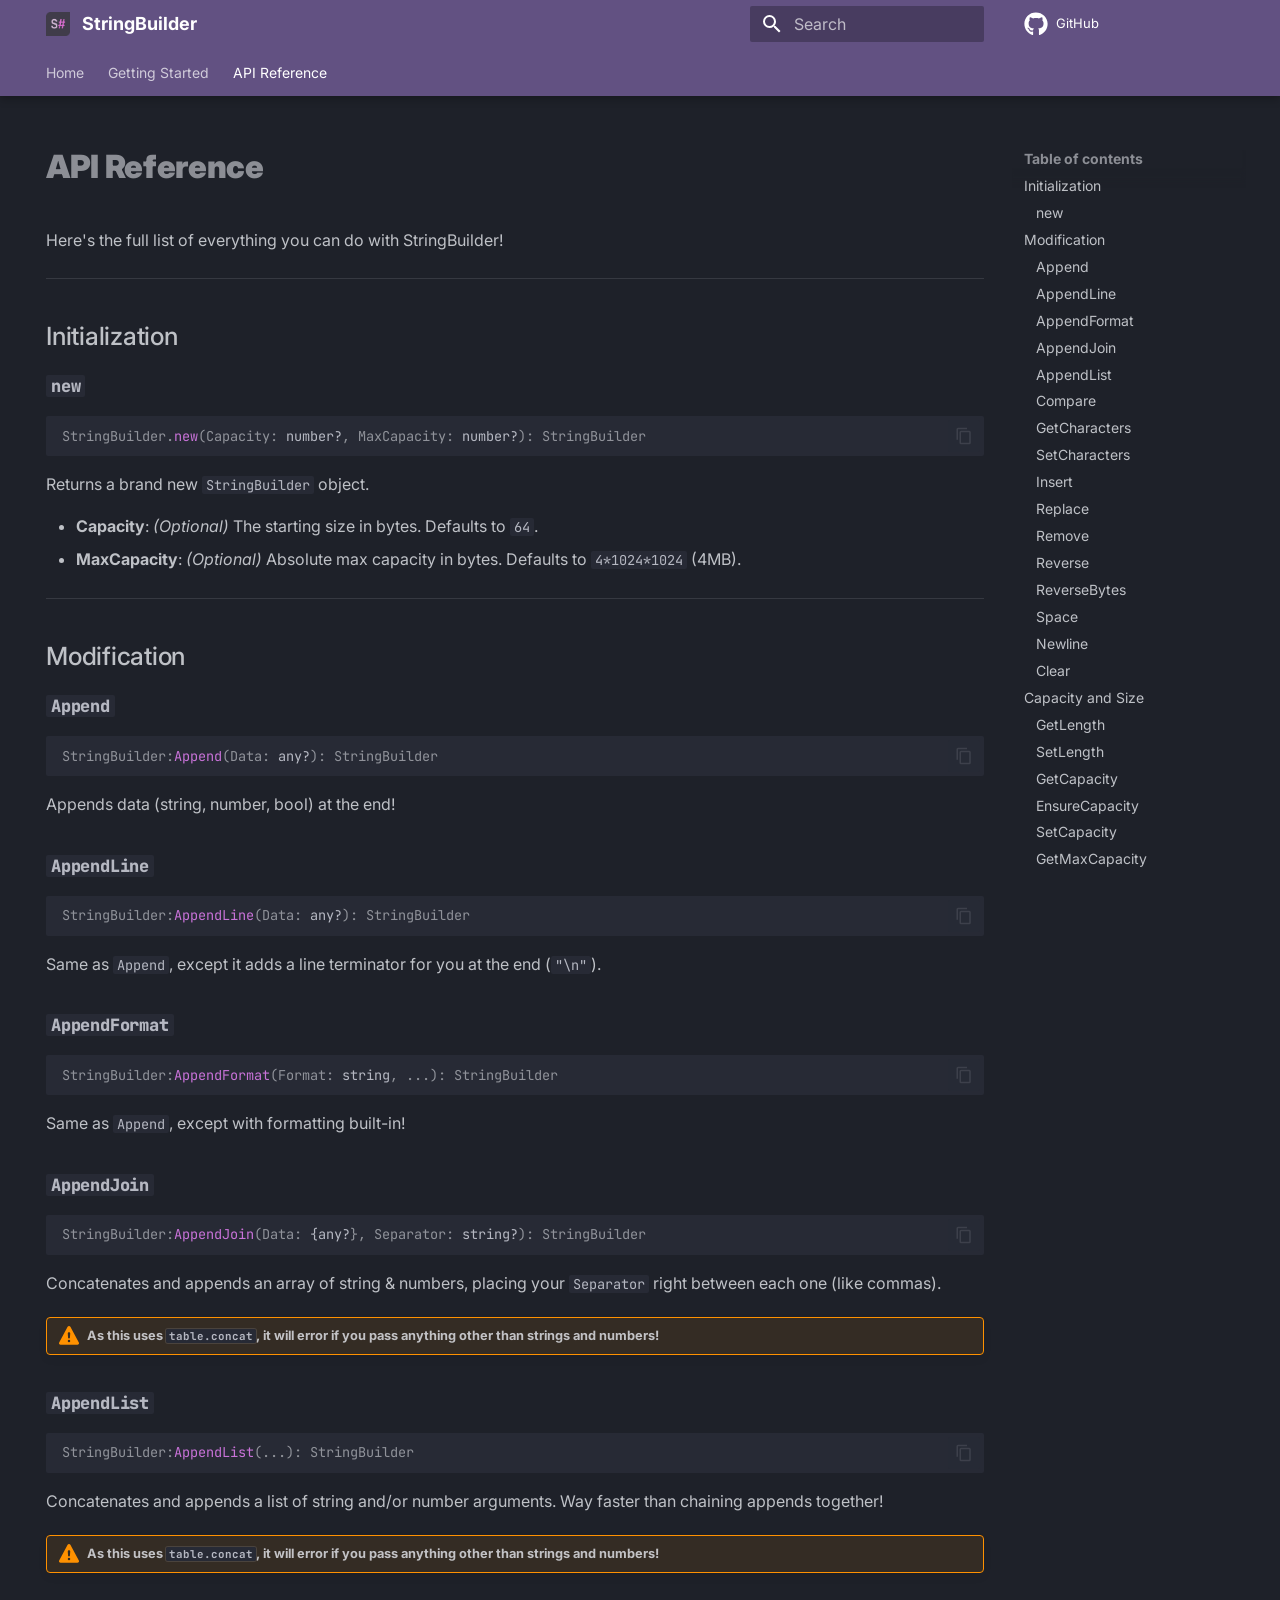
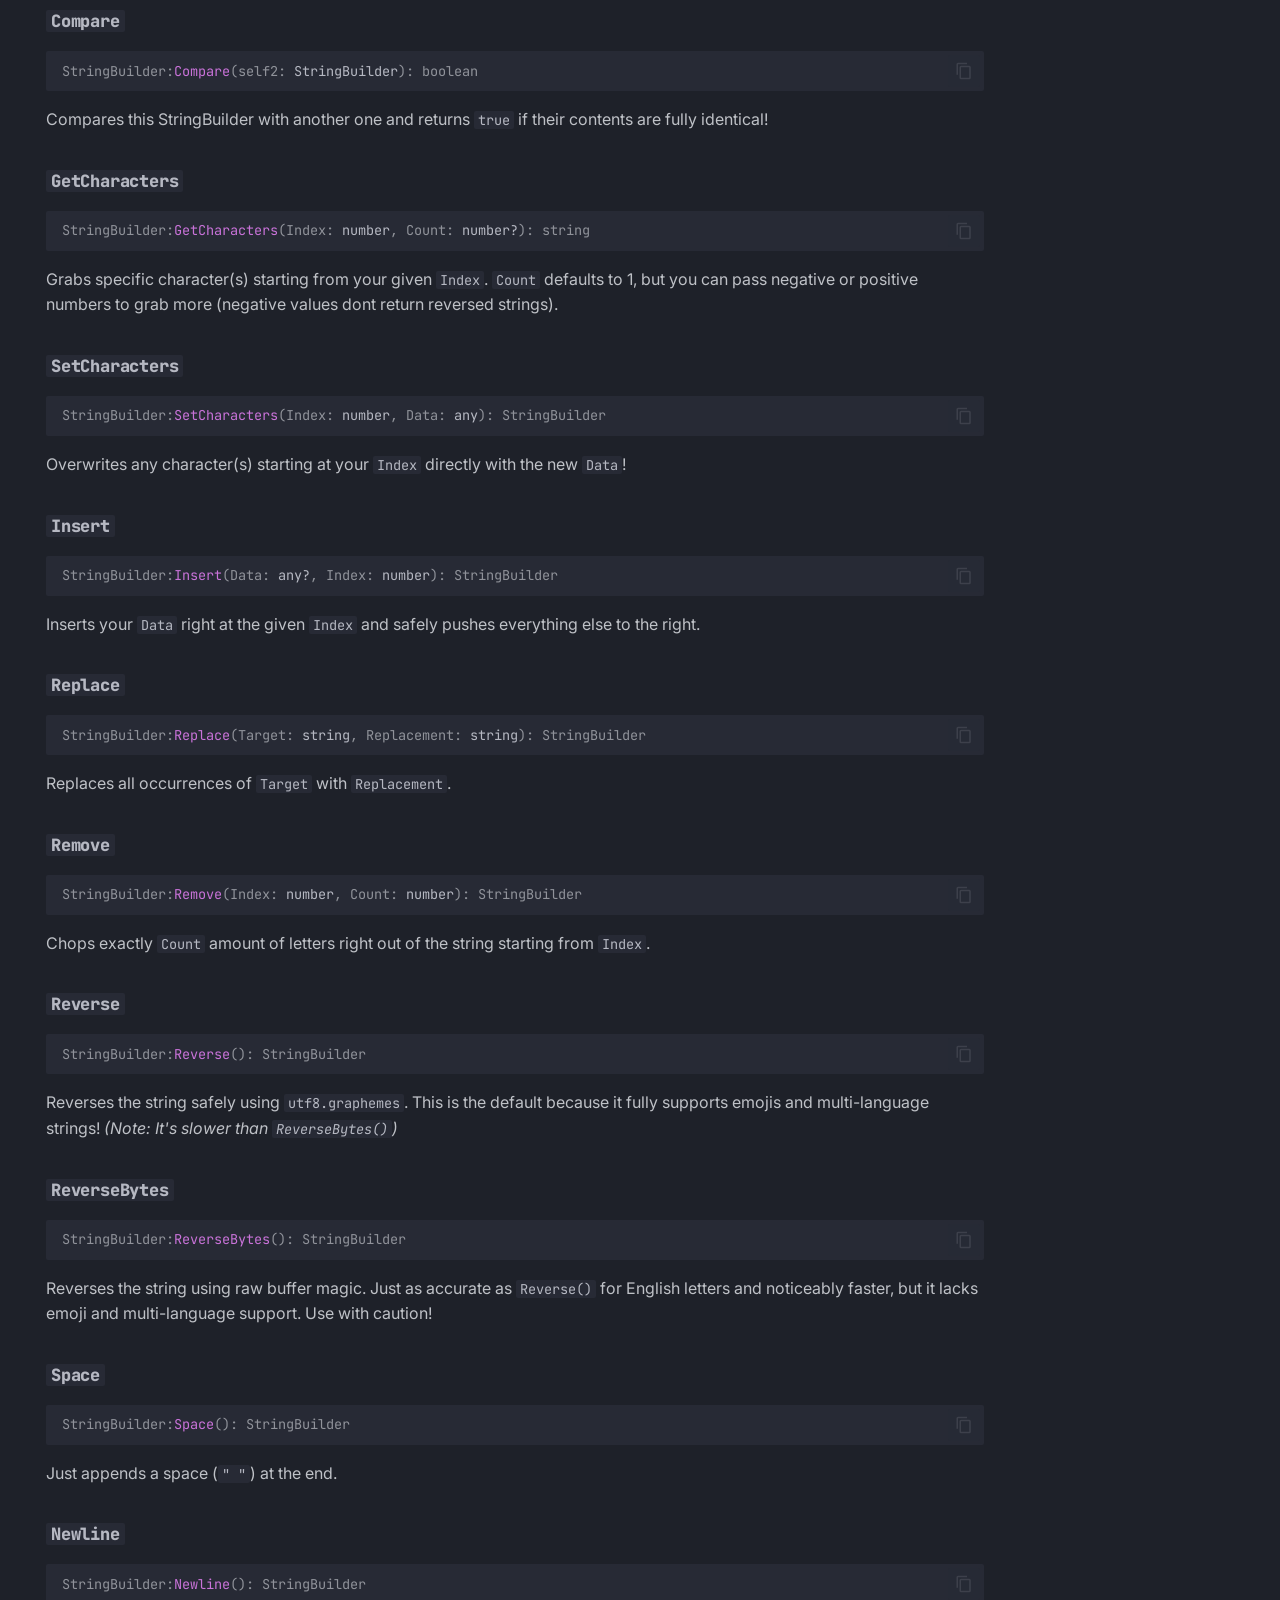
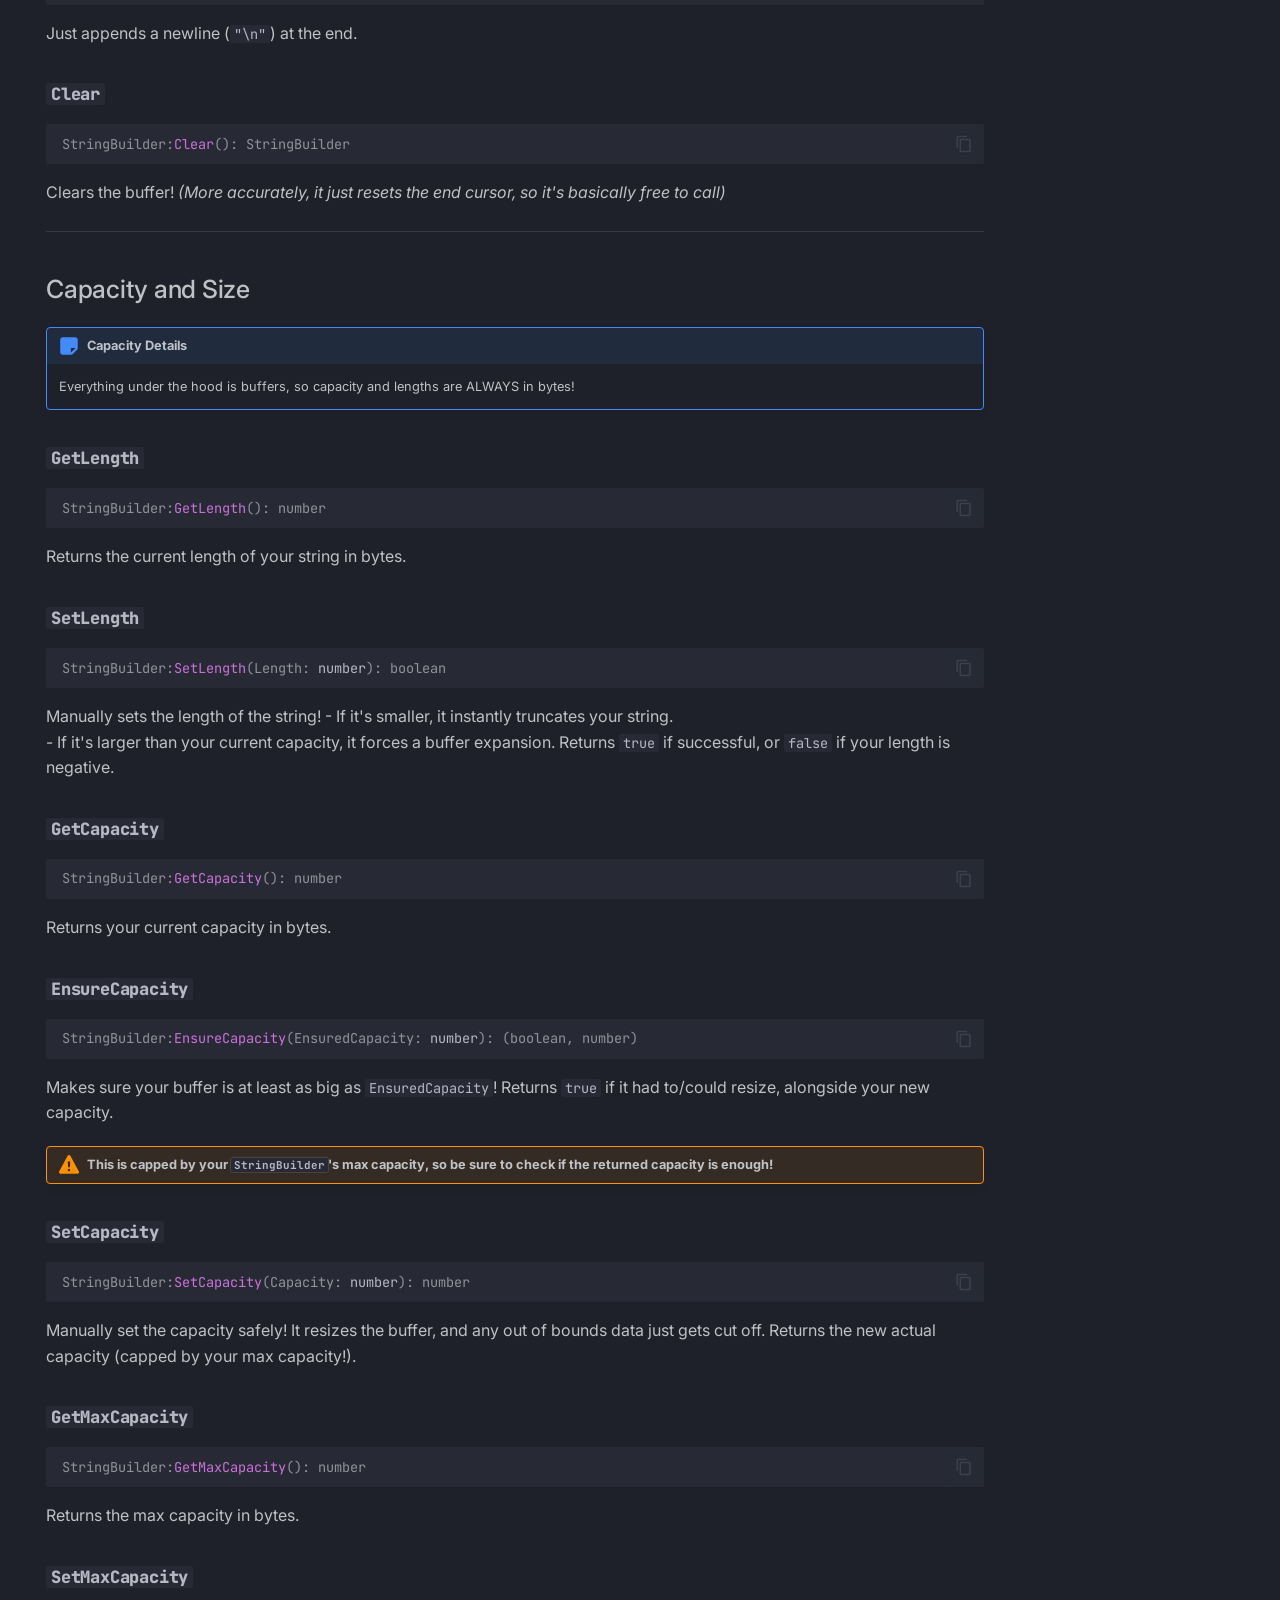
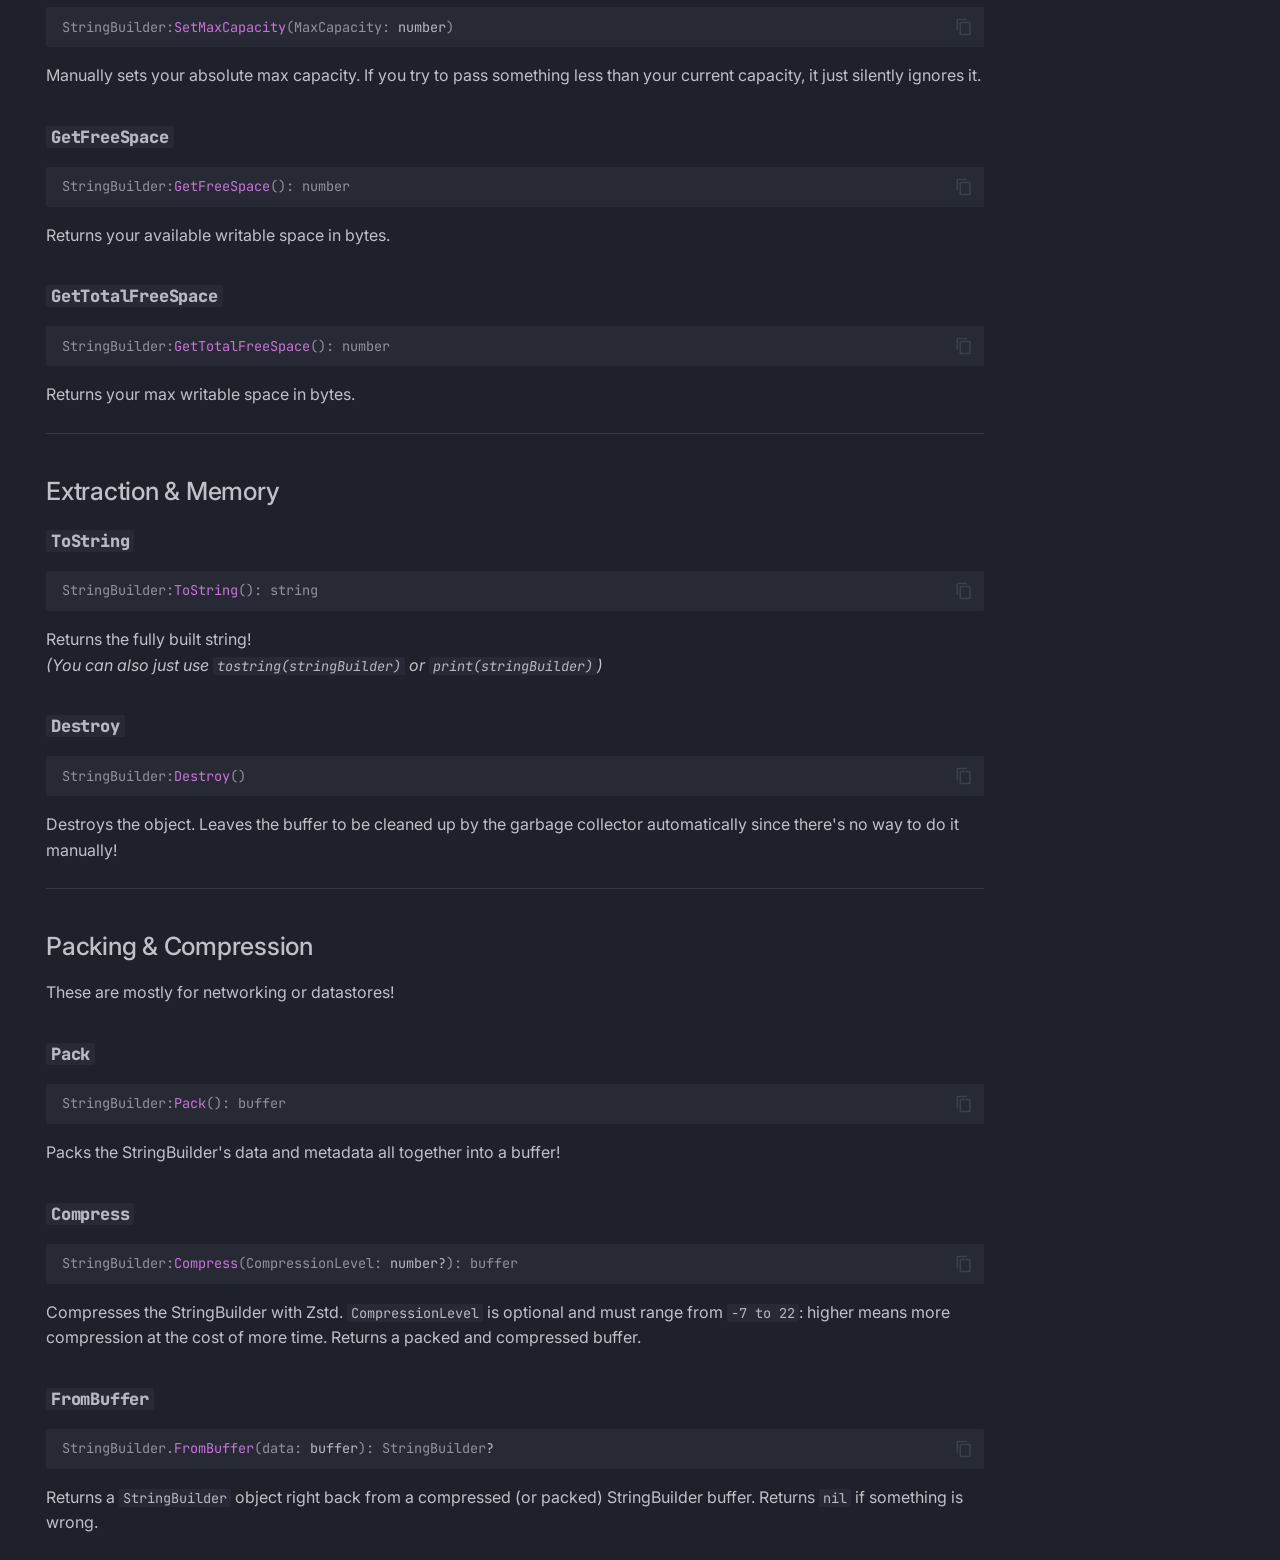
==== commit 275c69f7: "Deployed 166797f with MkDocs version: 1.6.1" ====
--- a/pages/api-reference/index.html
+++ b/pages/api-reference/index.html
@@ -1400,7 +1400,7 @@
 Returns a brand new <code>StringBuilder</code> object. </p>
 <ul>
 <li><strong>Capacity</strong>: <em>(Optional)</em> The starting size in bytes. Defaults to <code>64</code>.</li>
-<li><strong>MaxCapacity</strong>: <em>(Optional)</em> Absolute max capacity in bytes. Defaults to <code>1*1024*1024</code> (1MB).</li>
+<li><strong>MaxCapacity</strong>: <em>(Optional)</em> Absolute max capacity in bytes. Defaults to <code>4*1024*1024</code> (4MB).</li>
 </ul>
 <hr />
 <h2 id="modification">Modification</h2>
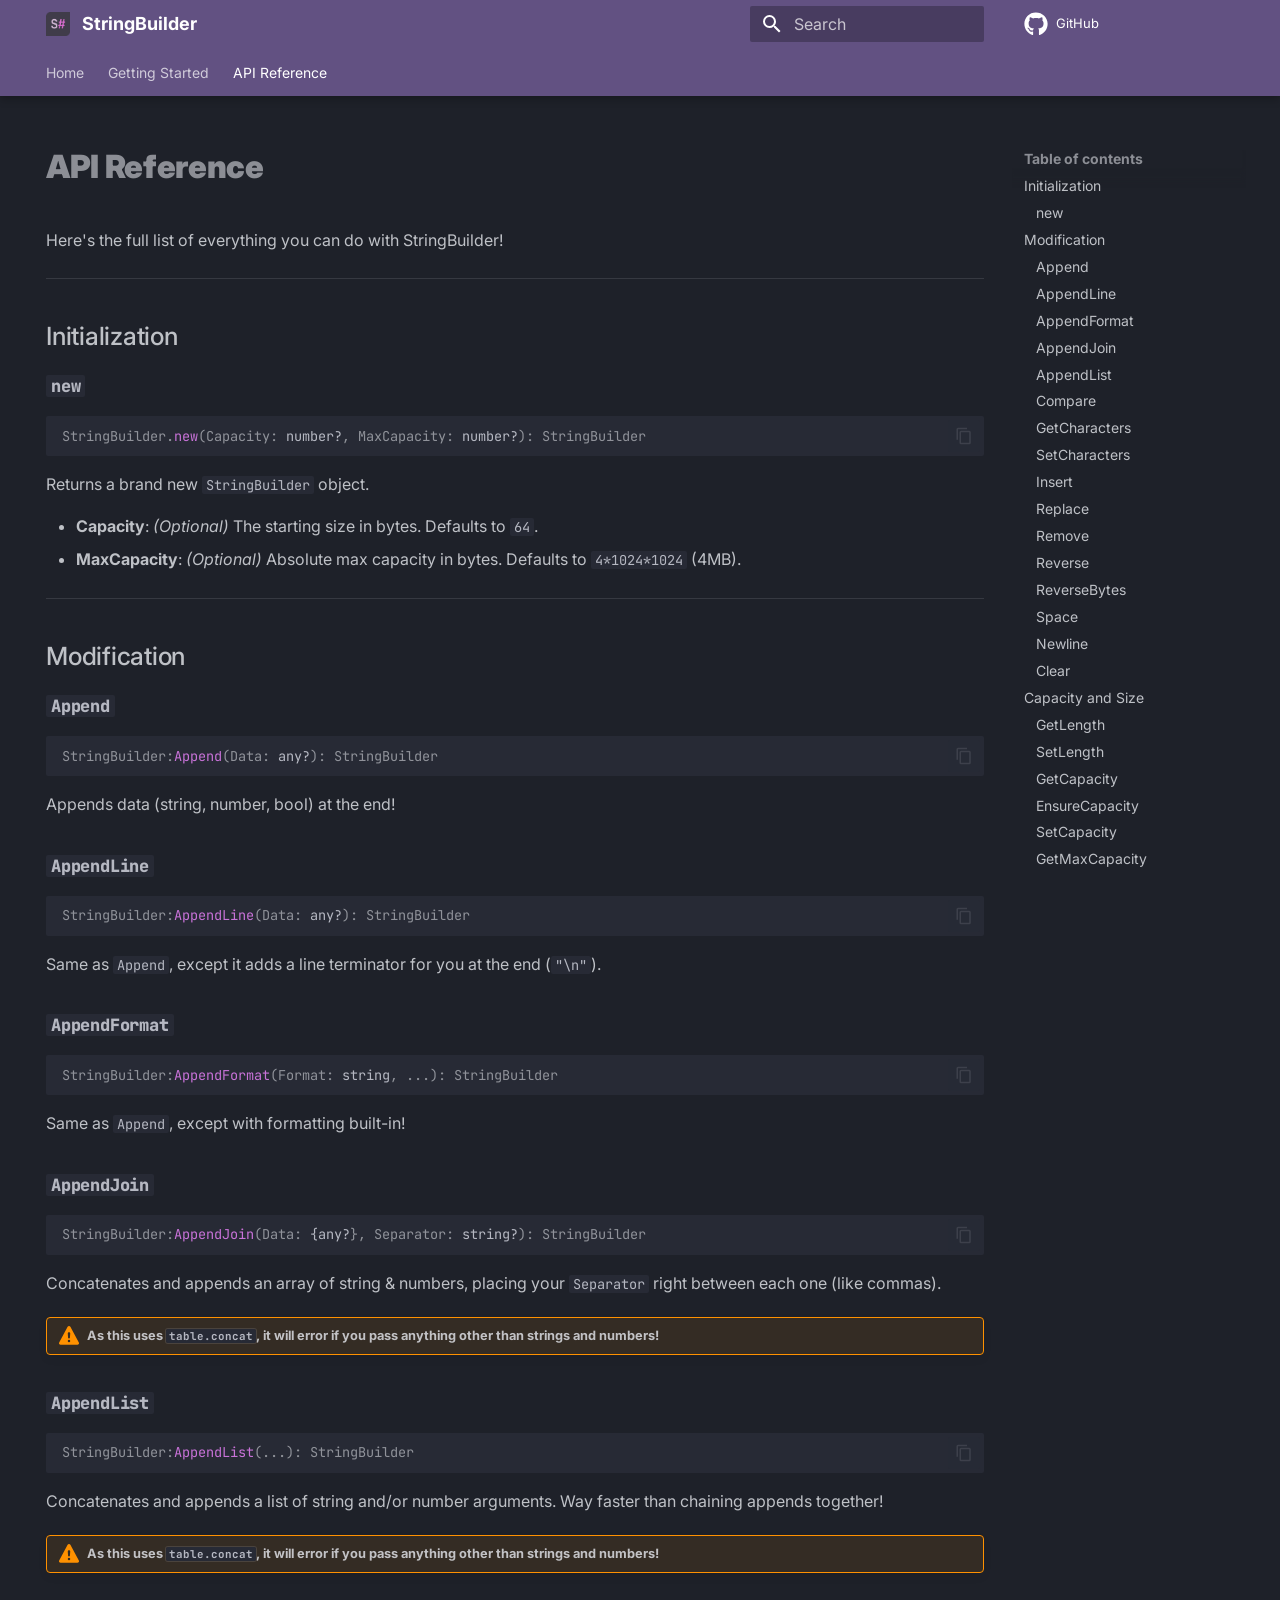
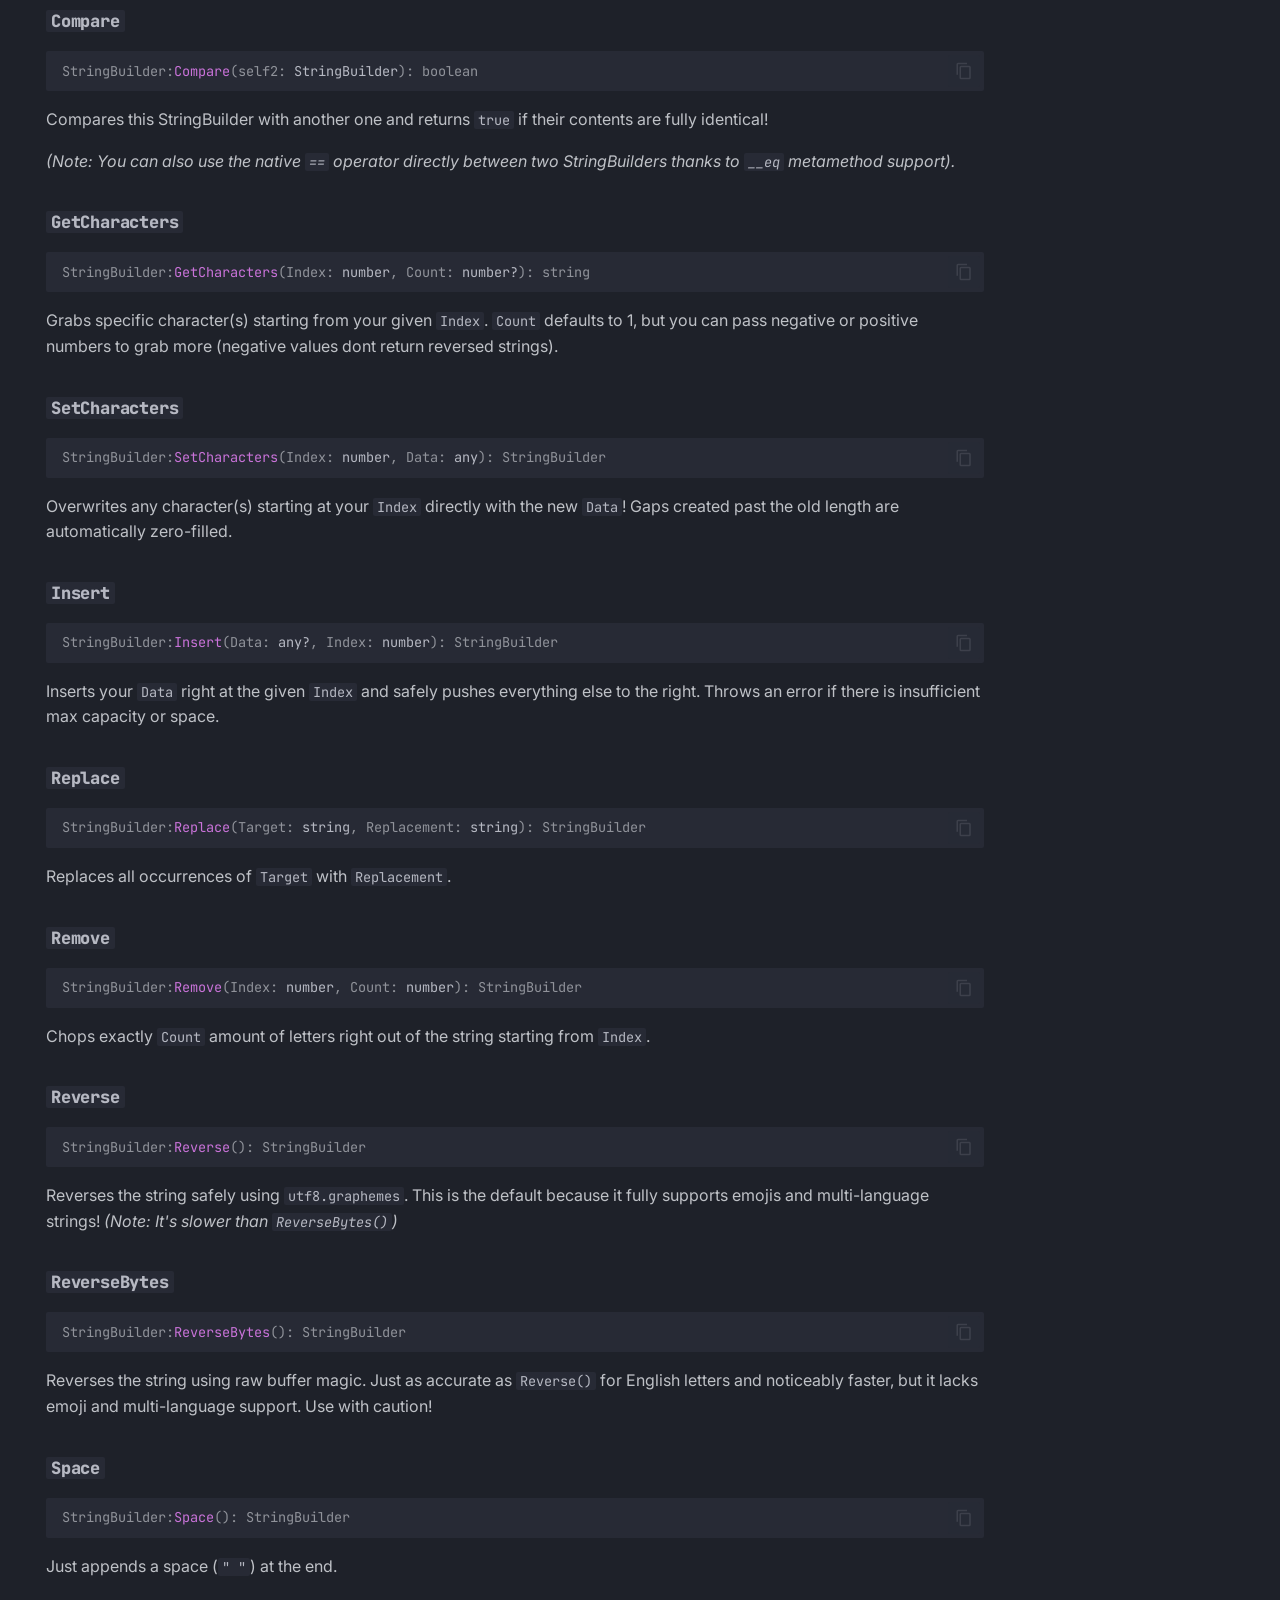
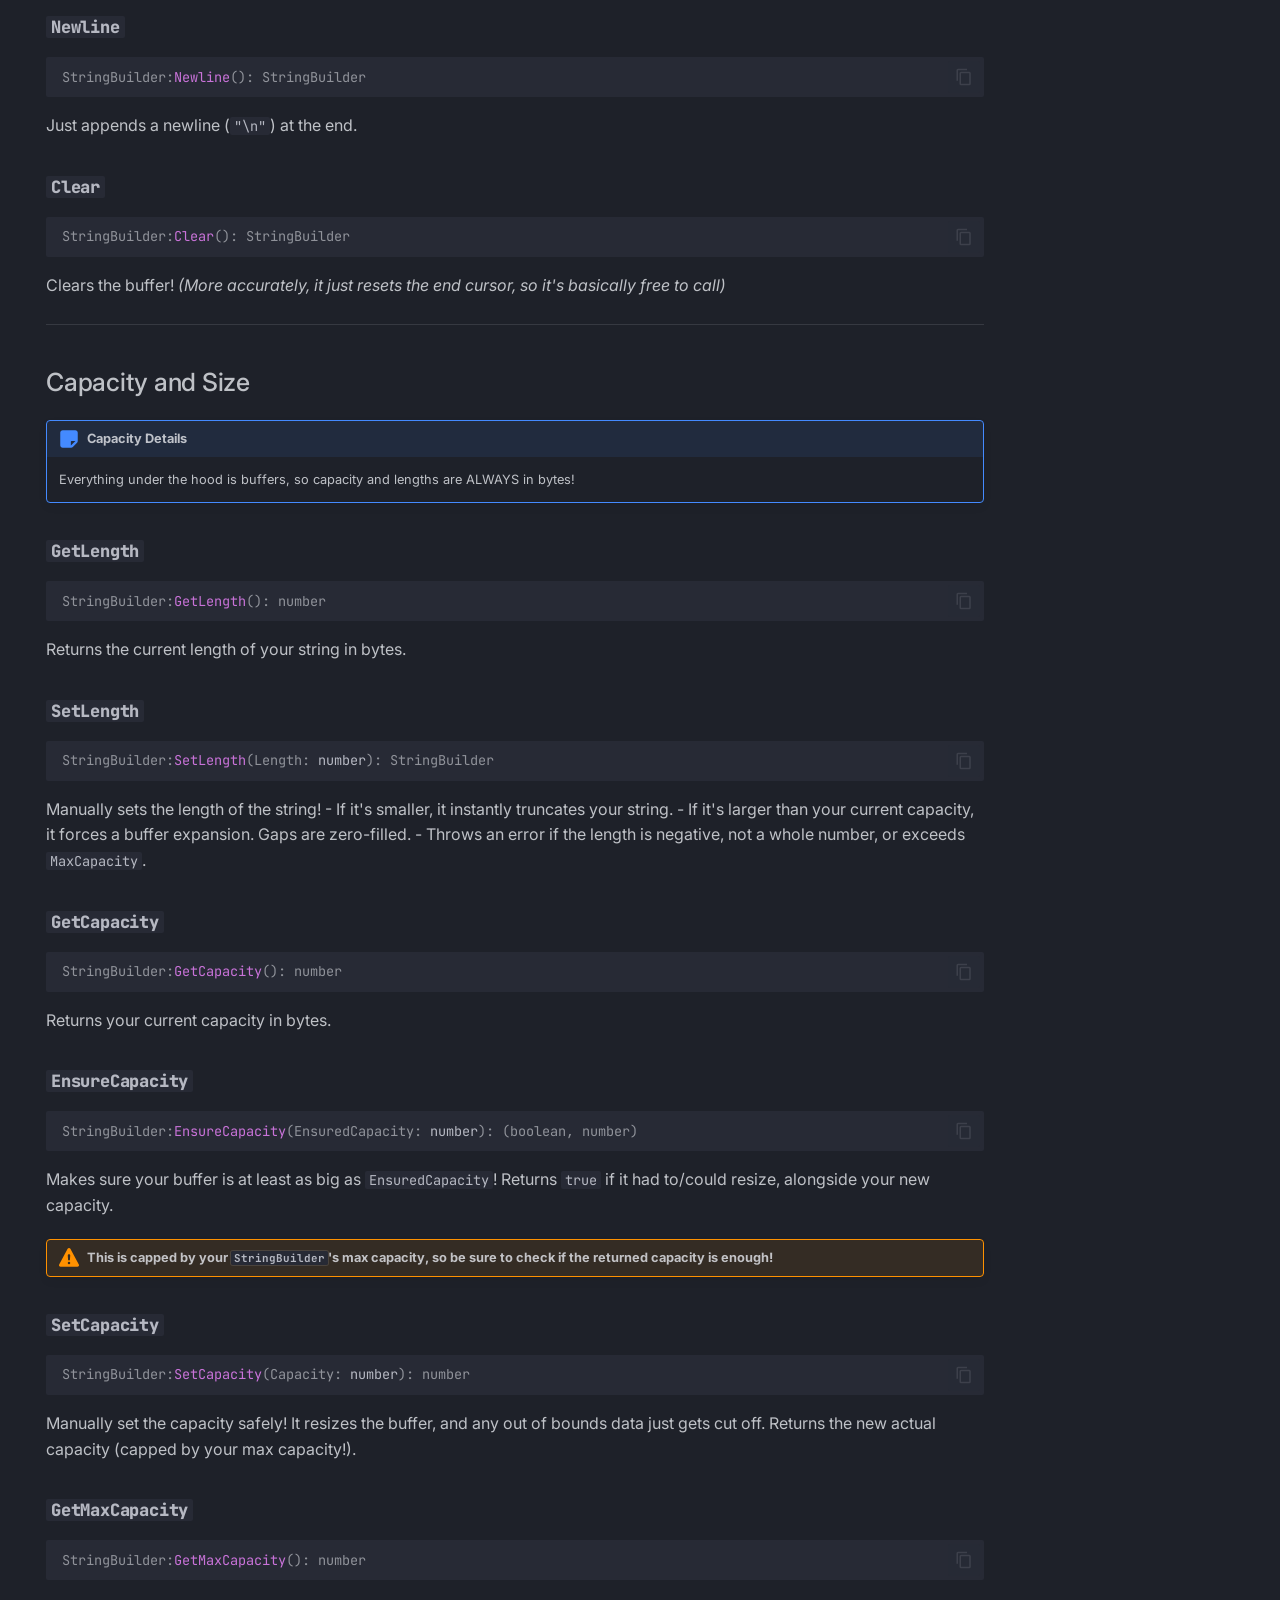
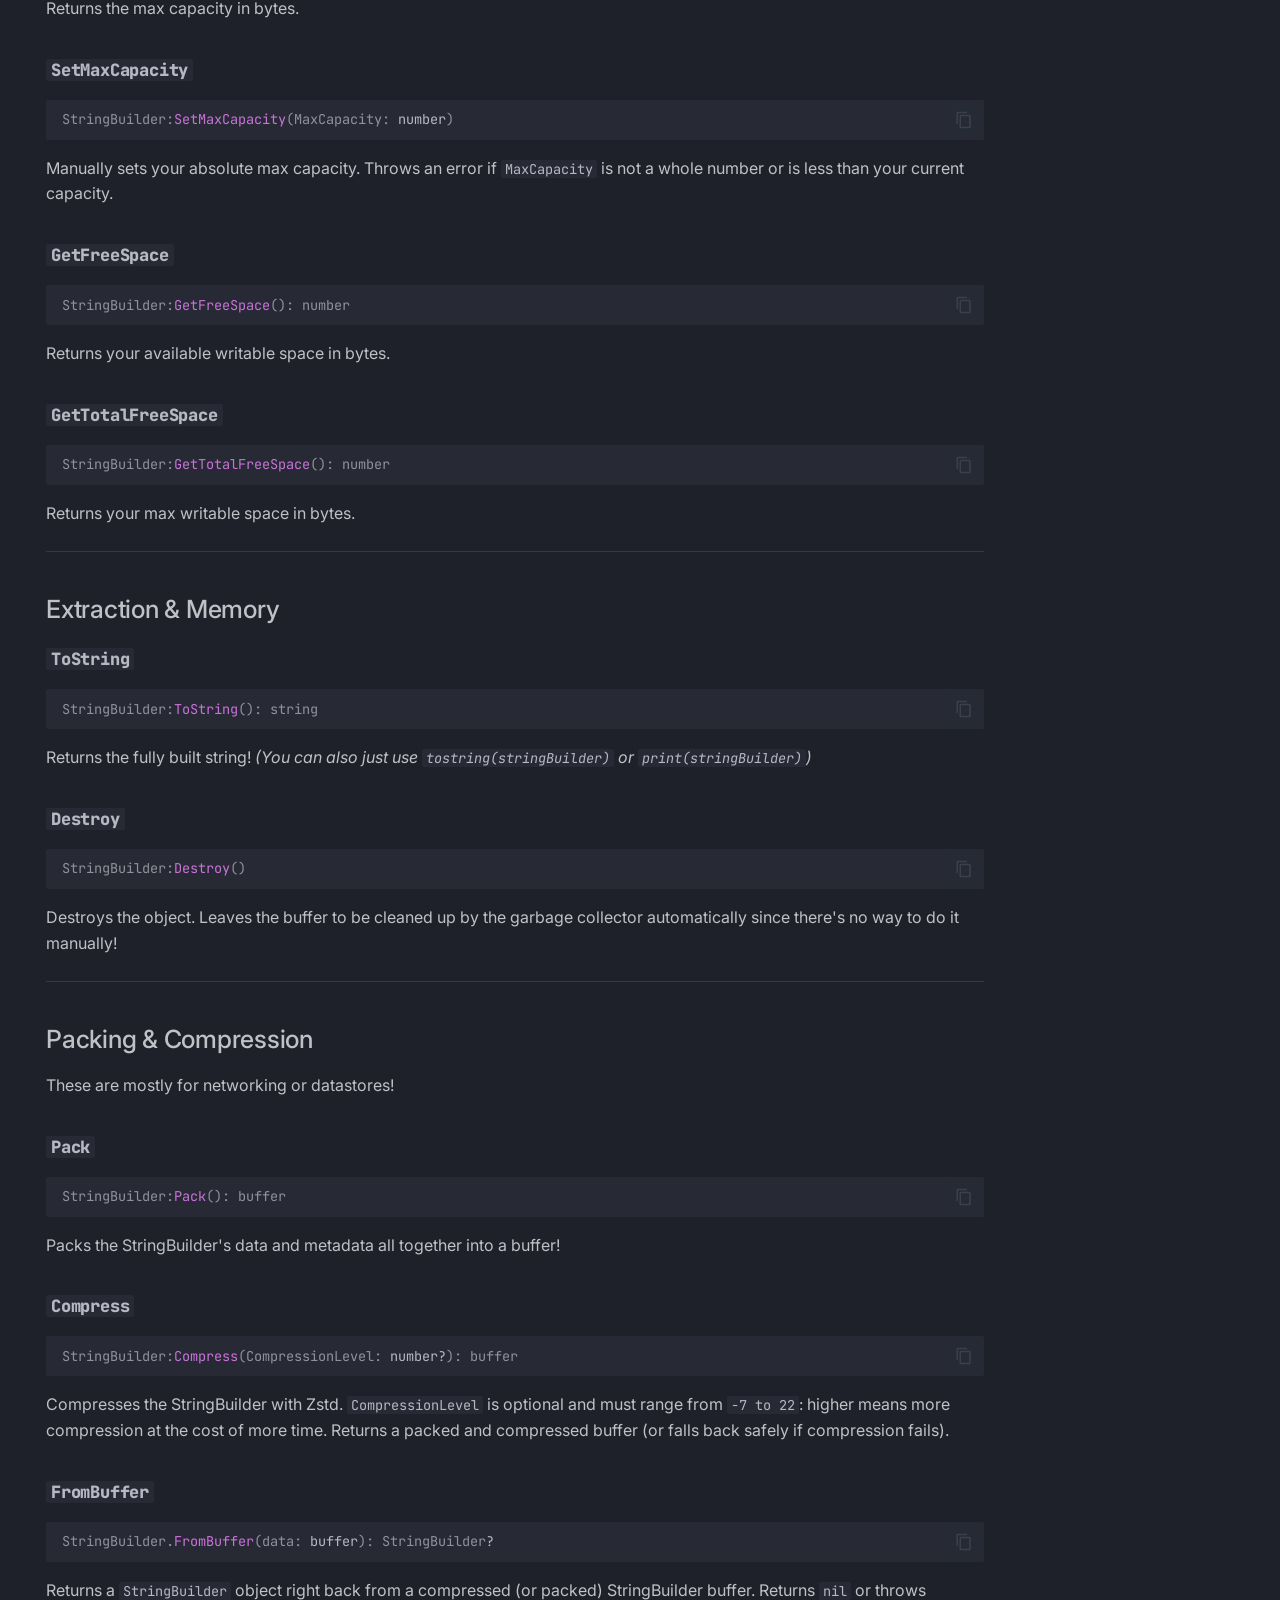
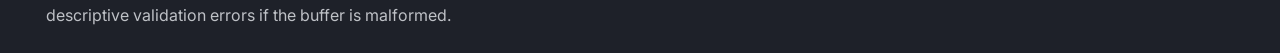
==== commit ffb116e0: "Deployed 8b48b8a with MkDocs version: 1.6.1" ====
--- a/pages/api-reference/index.html
+++ b/pages/api-reference/index.html
@@ -19,7 +19,7 @@
       
       
       <link rel="icon" href="../../icon.png">
-      <meta name="generator" content="mkdocs-1.6.1, mkdocs-material-9.7.6">
+      <meta name="generator" content="mkdocs-1.6.1, mkdocs-material-9.7.7">
     
     
       
@@ -27,7 +27,7 @@
       
     
     
-      <link rel="stylesheet" href="../../assets/stylesheets/main.484c7ddc.min.css">
+      <link rel="stylesheet" href="../../assets/stylesheets/main.ec1eaa64.min.css">
       
         
         <link rel="stylesheet" href="../../assets/stylesheets/palette.ab4e12ef.min.css">
@@ -1397,7 +1397,7 @@
 <h3 id="new"><code>new</code></h3>
 <p><div class="language-lua highlight"><pre><span></span><code><span id="__span-0-1"><a id="__codelineno-0-1" name="__codelineno-0-1" href="#__codelineno-0-1"></a><span class="nv">StringBuilder</span><span class="p">.</span><span class="nf">new</span><span class="p">(</span><span class="nv">Capacity</span><span class="p">:</span><span class="w"> </span><span class="py">number</span><span class="err">?</span><span class="p">,</span><span class="w"> </span><span class="nv">MaxCapacity</span><span class="p">:</span><span class="w"> </span><span class="py">number</span><span class="err">?</span><span class="p">):</span><span class="w"> </span><span class="nv">StringBuilder</span>
 </span></code></pre></div>
-Returns a brand new <code>StringBuilder</code> object. </p>
+Returns a brand new <code>StringBuilder</code> object.</p>
 <ul>
 <li><strong>Capacity</strong>: <em>(Optional)</em> The starting size in bytes. Defaults to <code>64</code>.</li>
 <li><strong>MaxCapacity</strong>: <em>(Optional)</em> Absolute max capacity in bytes. Defaults to <code>4*1024*1024</code> (4MB).</li>
@@ -1434,6 +1434,7 @@
 <p><div class="language-lua highlight"><pre><span></span><code><span id="__span-6-1"><a id="__codelineno-6-1" name="__codelineno-6-1" href="#__codelineno-6-1"></a><span class="nv">StringBuilder</span><span class="p">:</span><span class="nf">Compare</span><span class="p">(</span><span class="nv">self2</span><span class="p">:</span><span class="w"> </span><span class="py">StringBuilder</span><span class="p">):</span><span class="w"> </span><span class="nv">boolean</span>
 </span></code></pre></div>
 Compares this StringBuilder with another one and returns <code>true</code> if their contents are fully identical!</p>
+<p><em>(Note: You can also use the native <code>==</code> operator directly between two StringBuilders thanks to <code>__eq</code> metamethod support).</em></p>
 <h3 id="getcharacters"><code>GetCharacters</code></h3>
 <p><div class="language-lua highlight"><pre><span></span><code><span id="__span-7-1"><a id="__codelineno-7-1" name="__codelineno-7-1" href="#__codelineno-7-1"></a><span class="nv">StringBuilder</span><span class="p">:</span><span class="nf">GetCharacters</span><span class="p">(</span><span class="nv">Index</span><span class="p">:</span><span class="w"> </span><span class="py">number</span><span class="p">,</span><span class="w"> </span><span class="nv">Count</span><span class="p">:</span><span class="w"> </span><span class="py">number</span><span class="err">?</span><span class="p">):</span><span class="w"> </span><span class="nv">string</span>
 </span></code></pre></div>
@@ -1441,11 +1442,13 @@
 <h3 id="setcharacters"><code>SetCharacters</code></h3>
 <p><div class="language-lua highlight"><pre><span></span><code><span id="__span-8-1"><a id="__codelineno-8-1" name="__codelineno-8-1" href="#__codelineno-8-1"></a><span class="nv">StringBuilder</span><span class="p">:</span><span class="nf">SetCharacters</span><span class="p">(</span><span class="nv">Index</span><span class="p">:</span><span class="w"> </span><span class="py">number</span><span class="p">,</span><span class="w"> </span><span class="nv">Data</span><span class="p">:</span><span class="w"> </span><span class="py">any</span><span class="p">):</span><span class="w"> </span><span class="nv">StringBuilder</span>
 </span></code></pre></div>
-Overwrites any character(s) starting at your <code>Index</code> directly with the new <code>Data</code>!</p>
+Overwrites any character(s) starting at your <code>Index</code> directly with the new <code>Data</code>!
+Gaps created past the old length are automatically zero-filled.</p>
 <h3 id="insert"><code>Insert</code></h3>
 <p><div class="language-lua highlight"><pre><span></span><code><span id="__span-9-1"><a id="__codelineno-9-1" name="__codelineno-9-1" href="#__codelineno-9-1"></a><span class="nv">StringBuilder</span><span class="p">:</span><span class="nf">Insert</span><span class="p">(</span><span class="nv">Data</span><span class="p">:</span><span class="w"> </span><span class="py">any</span><span class="err">?</span><span class="p">,</span><span class="w"> </span><span class="nv">Index</span><span class="p">:</span><span class="w"> </span><span class="py">number</span><span class="p">):</span><span class="w"> </span><span class="nv">StringBuilder</span>
 </span></code></pre></div>
-Inserts your <code>Data</code> right at the given <code>Index</code> and safely pushes everything else to the right.</p>
+Inserts your <code>Data</code> right at the given <code>Index</code> and safely pushes everything else to the right.
+Throws an error if there is insufficient max capacity or space.</p>
 <h3 id="replace"><code>Replace</code></h3>
 <p><div class="language-lua highlight"><pre><span></span><code><span id="__span-10-1"><a id="__codelineno-10-1" name="__codelineno-10-1" href="#__codelineno-10-1"></a><span class="nv">StringBuilder</span><span class="p">:</span><span class="nf">Replace</span><span class="p">(</span><span class="nv">Target</span><span class="p">:</span><span class="w"> </span><span class="py">string</span><span class="p">,</span><span class="w"> </span><span class="nv">Replacement</span><span class="p">:</span><span class="w"> </span><span class="py">string</span><span class="p">):</span><span class="w"> </span><span class="nv">StringBuilder</span>
 </span></code></pre></div>
@@ -1453,11 +1456,11 @@
 <h3 id="remove"><code>Remove</code></h3>
 <p><div class="language-lua highlight"><pre><span></span><code><span id="__span-11-1"><a id="__codelineno-11-1" name="__codelineno-11-1" href="#__codelineno-11-1"></a><span class="nv">StringBuilder</span><span class="p">:</span><span class="nf">Remove</span><span class="p">(</span><span class="nv">Index</span><span class="p">:</span><span class="w"> </span><span class="py">number</span><span class="p">,</span><span class="w"> </span><span class="nv">Count</span><span class="p">:</span><span class="w"> </span><span class="py">number</span><span class="p">):</span><span class="w"> </span><span class="nv">StringBuilder</span>
 </span></code></pre></div>
-Chops exactly <code>Count</code> amount of letters right out of the string starting from <code>Index</code>. </p>
+Chops exactly <code>Count</code> amount of letters right out of the string starting from <code>Index</code>.</p>
 <h3 id="reverse"><code>Reverse</code></h3>
 <p><div class="language-lua highlight"><pre><span></span><code><span id="__span-12-1"><a id="__codelineno-12-1" name="__codelineno-12-1" href="#__codelineno-12-1"></a><span class="nv">StringBuilder</span><span class="p">:</span><span class="nf">Reverse</span><span class="p">():</span><span class="w"> </span><span class="nv">StringBuilder</span>
 </span></code></pre></div>
-Reverses the string safely using <code>utf8.graphemes</code>. This is the default because it fully supports emojis and multi-language strings! 
+Reverses the string safely using <code>utf8.graphemes</code>. This is the default because it fully supports emojis and multi-language strings!
 <em>(Note: It's slower than <code>ReverseBytes()</code>)</em></p>
 <h3 id="reversebytes"><code>ReverseBytes</code></h3>
 <p><div class="language-lua highlight"><pre><span></span><code><span id="__span-13-1"><a id="__codelineno-13-1" name="__codelineno-13-1" href="#__codelineno-13-1"></a><span class="nv">StringBuilder</span><span class="p">:</span><span class="nf">ReverseBytes</span><span class="p">():</span><span class="w"> </span><span class="nv">StringBuilder</span>
@@ -1486,12 +1489,12 @@
 </span></code></pre></div>
 Returns the current length of your string in bytes.</p>
 <h3 id="setlength"><code>SetLength</code></h3>
-<p><div class="language-lua highlight"><pre><span></span><code><span id="__span-18-1"><a id="__codelineno-18-1" name="__codelineno-18-1" href="#__codelineno-18-1"></a><span class="nv">StringBuilder</span><span class="p">:</span><span class="nf">SetLength</span><span class="p">(</span><span class="nv">Length</span><span class="p">:</span><span class="w"> </span><span class="py">number</span><span class="p">):</span><span class="w"> </span><span class="nv">boolean</span>
+<p><div class="language-lua highlight"><pre><span></span><code><span id="__span-18-1"><a id="__codelineno-18-1" name="__codelineno-18-1" href="#__codelineno-18-1"></a><span class="nv">StringBuilder</span><span class="p">:</span><span class="nf">SetLength</span><span class="p">(</span><span class="nv">Length</span><span class="p">:</span><span class="w"> </span><span class="py">number</span><span class="p">):</span><span class="w"> </span><span class="nv">StringBuilder</span>
 </span></code></pre></div>
 Manually sets the length of the string!
-- If it's smaller, it instantly truncates your string.<br />
-- If it's larger than your current capacity, it forces a buffer expansion.
-Returns <code>true</code> if successful, or <code>false</code> if your length is negative.</p>
+- If it's smaller, it instantly truncates your string.
+- If it's larger than your current capacity, it forces a buffer expansion. Gaps are zero-filled.
+- Throws an error if the length is negative, not a whole number, or exceeds <code>MaxCapacity</code>.</p>
 <h3 id="getcapacity"><code>GetCapacity</code></h3>
 <p><div class="language-lua highlight"><pre><span></span><code><span id="__span-19-1"><a id="__codelineno-19-1" name="__codelineno-19-1" href="#__codelineno-19-1"></a><span class="nv">StringBuilder</span><span class="p">:</span><span class="nf">GetCapacity</span><span class="p">():</span><span class="w"> </span><span class="nv">number</span>
 </span></code></pre></div>
@@ -1499,7 +1502,7 @@
 <h3 id="ensurecapacity"><code>EnsureCapacity</code></h3>
 <p><div class="language-lua highlight"><pre><span></span><code><span id="__span-20-1"><a id="__codelineno-20-1" name="__codelineno-20-1" href="#__codelineno-20-1"></a><span class="nv">StringBuilder</span><span class="p">:</span><span class="nf">EnsureCapacity</span><span class="p">(</span><span class="nv">EnsuredCapacity</span><span class="p">:</span><span class="w"> </span><span class="py">number</span><span class="p">):</span><span class="w"> </span><span class="p">(</span><span class="nv">boolean</span><span class="p">,</span><span class="w"> </span><span class="nv">number</span><span class="p">)</span>
 </span></code></pre></div>
-Makes sure your buffer is at least as big as <code>EnsuredCapacity</code>! Returns <code>true</code> if it had to/could resize, alongside your new capacity. </p>
+Makes sure your buffer is at least as big as <code>EnsuredCapacity</code>! Returns <code>true</code> if it had to/could resize, alongside your new capacity.</p>
 <div class="admonition warning">
 <p class="admonition-title">This is capped by your <code>StringBuilder</code>'s max capacity, so be sure to check if the returned capacity is enough!</p>
 </div>
@@ -1514,7 +1517,8 @@
 <h3 id="setmaxcapacity"><code>SetMaxCapacity</code></h3>
 <p><div class="language-lua highlight"><pre><span></span><code><span id="__span-23-1"><a id="__codelineno-23-1" name="__codelineno-23-1" href="#__codelineno-23-1"></a><span class="nv">StringBuilder</span><span class="p">:</span><span class="nf">SetMaxCapacity</span><span class="p">(</span><span class="nv">MaxCapacity</span><span class="p">:</span><span class="w"> </span><span class="py">number</span><span class="p">)</span>
 </span></code></pre></div>
-Manually sets your absolute max capacity. If you try to pass something less than your current capacity, it just silently ignores it.</p>
+Manually sets your absolute max capacity.
+Throws an error if <code>MaxCapacity</code> is not a whole number or is less than your current capacity.</p>
 <h3 id="getfreespace"><code>GetFreeSpace</code></h3>
 <p><div class="language-lua highlight"><pre><span></span><code><span id="__span-24-1"><a id="__codelineno-24-1" name="__codelineno-24-1" href="#__codelineno-24-1"></a><span class="nv">StringBuilder</span><span class="p">:</span><span class="nf">GetFreeSpace</span><span class="p">():</span><span class="w"> </span><span class="nv">number</span>
 </span></code></pre></div>
@@ -1528,7 +1532,7 @@
 <h3 id="tostring"><code>ToString</code></h3>
 <p><div class="language-lua highlight"><pre><span></span><code><span id="__span-26-1"><a id="__codelineno-26-1" name="__codelineno-26-1" href="#__codelineno-26-1"></a><span class="nv">StringBuilder</span><span class="p">:</span><span class="nf">ToString</span><span class="p">():</span><span class="w"> </span><span class="nv">string</span>
 </span></code></pre></div>
-Returns the fully built string!<br />
+Returns the fully built string!
 <em>(You can also just use <code>tostring(stringBuilder)</code> or <code>print(stringBuilder)</code>)</em></p>
 <h3 id="destroy"><code>Destroy</code></h3>
 <p><div class="language-lua highlight"><pre><span></span><code><span id="__span-27-1"><a id="__codelineno-27-1" name="__codelineno-27-1" href="#__codelineno-27-1"></a><span class="nv">StringBuilder</span><span class="p">:</span><span class="nf">Destroy</span><span class="p">()</span>
@@ -1540,15 +1544,15 @@
 <h3 id="pack"><code>Pack</code></h3>
 <p><div class="language-lua highlight"><pre><span></span><code><span id="__span-28-1"><a id="__codelineno-28-1" name="__codelineno-28-1" href="#__codelineno-28-1"></a><span class="nv">StringBuilder</span><span class="p">:</span><span class="nf">Pack</span><span class="p">():</span><span class="w"> </span><span class="nv">buffer</span>
 </span></code></pre></div>
-Packs the StringBuilder's data and metadata all together into a buffer! </p>
+Packs the StringBuilder's data and metadata all together into a buffer!</p>
 <h3 id="compress"><code>Compress</code></h3>
 <p><div class="language-lua highlight"><pre><span></span><code><span id="__span-29-1"><a id="__codelineno-29-1" name="__codelineno-29-1" href="#__codelineno-29-1"></a><span class="nv">StringBuilder</span><span class="p">:</span><span class="nf">Compress</span><span class="p">(</span><span class="nv">CompressionLevel</span><span class="p">:</span><span class="w"> </span><span class="py">number</span><span class="err">?</span><span class="p">):</span><span class="w"> </span><span class="nv">buffer</span>
 </span></code></pre></div>
-Compresses the StringBuilder with Zstd. <code>CompressionLevel</code> is optional and must range from <code>-7 to 22</code>: higher means more compression at the cost of more time. Returns a packed and compressed buffer.</p>
+Compresses the StringBuilder with Zstd. <code>CompressionLevel</code> is optional and must range from <code>-7 to 22</code>: higher means more compression at the cost of more time. Returns a packed and compressed buffer (or falls back safely if compression fails).</p>
 <h3 id="frombuffer"><code>FromBuffer</code></h3>
 <p><div class="language-lua highlight"><pre><span></span><code><span id="__span-30-1"><a id="__codelineno-30-1" name="__codelineno-30-1" href="#__codelineno-30-1"></a><span class="nv">StringBuilder</span><span class="p">.</span><span class="nf">FromBuffer</span><span class="p">(</span><span class="nv">data</span><span class="p">:</span><span class="w"> </span><span class="py">buffer</span><span class="p">):</span><span class="w"> </span><span class="nv">StringBuilder</span><span class="err">?</span>
 </span></code></pre></div>
-Returns a <code>StringBuilder</code> object right back from a compressed (or packed) StringBuilder buffer. Returns <code>nil</code> if something is wrong.</p>
+Returns a <code>StringBuilder</code> object right back from a compressed (or packed) StringBuilder buffer. Returns <code>nil</code> or throws descriptive validation errors if the buffer is malformed.</p>
 
 
 
@@ -1614,7 +1618,7 @@
       <script id="__config" type="application/json">{"annotate": null, "base": "../..", "features": ["navigation.instant", "navigation.instant.progress", "navigation.tabs", "navigation.tabs.sticky", "navigation.top", "content.code.copy", "content.tooltips", "header.autohide"], "search": "../../assets/javascripts/workers/search.2c215733.min.js", "tags": null, "translations": {"clipboard.copied": "Copied to clipboard", "clipboard.copy": "Copy to clipboard", "search.result.more.one": "1 more on this page", "search.result.more.other": "# more on this page", "search.result.none": "No matching documents", "search.result.one": "1 matching document", "search.result.other": "# matching documents", "search.result.placeholder": "Type to start searching", "search.result.term.missing": "Missing", "select.version": "Select version"}, "version": null}</script>
     
     
-      <script src="../../assets/javascripts/bundle.79ae519e.min.js"></script>
+      <script src="../../assets/javascripts/bundle.d7400e89.min.js"></script>
       
     
   </body>
--- a/assets/stylesheets/main.ec1eaa64.min.css
+++ b/assets/stylesheets/main.ec1eaa64.min.css
@@ -0,0 +1 @@
+@charset "UTF-8";html{-webkit-text-size-adjust:none;-moz-text-size-adjust:none;text-size-adjust:none;box-sizing:border-box}*,:after,:before{box-sizing:inherit}@media (prefers-reduced-motion){*,:after,:before{transition:none!important}}body{margin:0}a,button,input,label{-webkit-tap-highlight-color:transparent}a{color:inherit;text-decoration:none}hr{border:0;box-sizing:initial;display:block;height:.05rem;overflow:visible;padding:0}small{font-size:80%}sub,sup{line-height:1em}img{border-style:none}table{border-collapse:initial;border-spacing:0}td,th{font-weight:400;vertical-align:top}button{background:#0000;border:0;font-family:inherit;font-size:inherit;margin:0;padding:0}input{border:0;outline:none}:root{--md-primary-fg-color:#4051b5;--md-primary-fg-color--light:#5d6cc0;--md-primary-fg-color--dark:#303fa1;--md-primary-bg-color:#fff;--md-primary-bg-color--light:#ffffffb3;--md-accent-fg-color:#526cfe;--md-accent-fg-color--transparent:#526cfe1a;--md-accent-bg-color:#fff;--md-accent-bg-color--light:#ffffffb3}[data-md-color-scheme=default]{color-scheme:light}[data-md-color-scheme=default] img[src$="#gh-dark-mode-only"],[data-md-color-scheme=default] img[src$="#only-dark"]{display:none}:root,[data-md-color-scheme=default]{--md-hue:225deg;--md-default-fg-color:#000000de;--md-default-fg-color--light:#0000008a;--md-default-fg-color--lighter:#00000052;--md-default-fg-color--lightest:#00000012;--md-default-bg-color:#fff;--md-default-bg-color--light:#ffffffb3;--md-default-bg-color--lighter:#ffffff4d;--md-default-bg-color--lightest:#ffffff1f;--md-code-fg-color:#36464e;--md-code-bg-color:#f5f5f5;--md-code-bg-color--light:#f5f5f5b3;--md-code-bg-color--lighter:#f5f5f54d;--md-code-hl-color:#4287ff;--md-code-hl-color--light:#4287ff1a;--md-code-hl-number-color:#d52a2a;--md-code-hl-special-color:#db1457;--md-code-hl-function-color:#a846b9;--md-code-hl-constant-color:#6e59d9;--md-code-hl-keyword-color:#3f6ec6;--md-code-hl-string-color:#1c7d4d;--md-code-hl-name-color:var(--md-code-fg-color);--md-code-hl-operator-color:var(--md-default-fg-color--light);--md-code-hl-punctuation-color:var(--md-default-fg-color--light);--md-code-hl-comment-color:var(--md-default-fg-color--light);--md-code-hl-generic-color:var(--md-default-fg-color--light);--md-code-hl-variable-color:var(--md-default-fg-color--light);--md-typeset-color:var(--md-default-fg-color);--md-typeset-a-color:var(--md-primary-fg-color);--md-typeset-del-color:#f5503d26;--md-typeset-ins-color:#0bd57026;--md-typeset-kbd-color:#fafafa;--md-typeset-kbd-accent-color:#fff;--md-typeset-kbd-border-color:#b8b8b8;--md-typeset-mark-color:#ffff0080;--md-typeset-table-color:#0000001f;--md-typeset-table-color--light:rgba(0,0,0,.035);--md-admonition-fg-color:var(--md-default-fg-color);--md-admonition-bg-color:var(--md-default-bg-color);--md-warning-fg-color:#000000de;--md-warning-bg-color:#ff9;--md-footer-fg-color:#fff;--md-footer-fg-color--light:#ffffffb3;--md-footer-fg-color--lighter:#ffffff73;--md-footer-bg-color:#000000de;--md-footer-bg-color--dark:#00000052;--md-shadow-z1:0 0.2rem 0.5rem #0000000d,0 0 0.05rem #0000001a;--md-shadow-z2:0 0.2rem 0.5rem #0000001a,0 0 0.05rem #00000040;--md-shadow-z3:0 0.2rem 0.5rem #0003,0 0 0.05rem #00000059}.md-icon svg{fill:currentcolor;display:block;height:1.2rem;width:1.2rem}body{-webkit-font-smoothing:antialiased;-moz-osx-font-smoothing:grayscale;--md-text-font-family:var(--md-text-font,_),-apple-system,BlinkMacSystemFont,Helvetica,Arial,sans-serif;--md-code-font-family:var(--md-code-font,_),SFMono-Regular,Consolas,Menlo,monospace}aside,body,input{font-feature-settings:"kern","liga";color:var(--md-typeset-color);font-family:var(--md-text-font-family)}code,kbd,pre{font-feature-settings:"kern";font-family:var(--md-code-font-family)}:root{--md-typeset-table-sort-icon:url('data:image/svg+xml;charset=utf-8,<svg xmlns="http://www.w3.org/2000/svg" viewBox="0 0 24 24"><path d="m18 21-4-4h3V7h-3l4-4 4 4h-3v10h3M2 19v-2h10v2M2 13v-2h7v2M2 7V5h4v2z"/></svg>');--md-typeset-table-sort-icon--asc:url('data:image/svg+xml;charset=utf-8,<svg xmlns="http://www.w3.org/2000/svg" viewBox="0 0 24 24"><path d="M19 17h3l-4 4-4-4h3V3h2M2 17h10v2H2M6 5v2H2V5m0 6h7v2H2z"/></svg>');--md-typeset-table-sort-icon--desc:url('data:image/svg+xml;charset=utf-8,<svg xmlns="http://www.w3.org/2000/svg" viewBox="0 0 24 24"><path d="M19 7h3l-4-4-4 4h3v14h2M2 17h10v2H2M6 5v2H2V5m0 6h7v2H2z"/></svg>')}.md-typeset{-webkit-print-color-adjust:exact;color-adjust:exact;font-size:.8rem;line-height:1.6;overflow-wrap:break-word}@media print{.md-typeset{font-size:.68rem}}.md-typeset blockquote,.md-typeset dl,.md-typeset figure,.md-typeset ol,.md-typeset pre,.md-typeset ul{margin-bottom:1em;margin-top:1em}.md-typeset h1{color:var(--md-default-fg-color--light);font-size:2em;line-height:1.3;margin:0 0 1.25em}.md-typeset h1,.md-typeset h2{font-weight:300;letter-spacing:-.01em}.md-typeset h2{font-size:1.5625em;line-height:1.4;margin:1.6em 0 .64em}.md-typeset h3{font-size:1.25em;font-weight:400;letter-spacing:-.01em;line-height:1.5;margin:1.6em 0 .8em}.md-typeset h2+h3{margin-top:.8em}.md-typeset h4{font-weight:700;letter-spacing:-.01em;margin:1em 0}.md-typeset h5,.md-typeset h6{color:var(--md-default-fg-color--light);font-size:.8em;font-weight:700;letter-spacing:-.01em;margin:1.25em 0}.md-typeset h5{text-transform:uppercase}.md-typeset h5 code{text-transform:none}.md-typeset hr{border-bottom:.05rem solid var(--md-default-fg-color--lightest);display:flow-root;margin:1.5em 0}.md-typeset a{color:var(--md-typeset-a-color);word-break:break-word}.md-typeset a,.md-typeset a:before{transition:color 125ms}.md-typeset a:focus,.md-typeset a:hover{color:var(--md-accent-fg-color)}.md-typeset a:focus code,.md-typeset a:hover code{background-color:var(--md-accent-fg-color--transparent);color:var(--md-accent-fg-color)}.md-typeset a code{color:var(--md-typeset-a-color)}.md-typeset a.focus-visible{outline-color:var(--md-accent-fg-color);outline-offset:.2rem}.md-typeset code,.md-typeset kbd,.md-typeset pre{color:var(--md-code-fg-color);direction:ltr;font-variant-ligatures:none;transition:background-color 125ms}@media print{.md-typeset code,.md-typeset kbd,.md-typeset pre{white-space:pre-wrap}}.md-typeset code{background-color:var(--md-code-bg-color);border-radius:.1rem;-webkit-box-decoration-break:clone;box-decoration-break:clone;font-size:.85em;padding:0 .2941176471em;transition:color 125ms,background-color 125ms;word-break:break-word}.md-typeset code:not(.focus-visible){-webkit-tap-highlight-color:transparent;outline:none}.md-typeset pre{display:flow-root;line-height:1.4;position:relative}.md-typeset pre>code{-webkit-box-decoration-break:slice;box-decoration-break:slice;box-shadow:none;display:block;margin:0;outline-color:var(--md-accent-fg-color);overflow:auto;padding:.7720588235em 1.1764705882em;scrollbar-color:var(--md-default-fg-color--lighter) #0000;scrollbar-width:thin;touch-action:auto;word-break:normal}.md-typeset pre>code:hover{scrollbar-color:var(--md-accent-fg-color) #0000}.md-typeset pre>code::-webkit-scrollbar{height:.2rem;width:.2rem}.md-typeset pre>code::-webkit-scrollbar-thumb{background-color:var(--md-default-fg-color--lighter)}.md-typeset pre>code::-webkit-scrollbar-thumb:hover{background-color:var(--md-accent-fg-color)}.md-typeset kbd{background-color:var(--md-typeset-kbd-color);border-radius:.1rem;box-shadow:0 .1rem 0 .05rem var(--md-typeset-kbd-border-color),0 .1rem 0 var(--md-typeset-kbd-border-color),0 -.1rem .2rem var(--md-typeset-kbd-accent-color) inset;color:var(--md-default-fg-color);display:inline-block;font-size:.75em;padding:0 .6666666667em;vertical-align:text-top;word-break:break-word}.md-typeset mark{background-color:var(--md-typeset-mark-color);-webkit-box-decoration-break:clone;box-decoration-break:clone;color:inherit;word-break:break-word}.md-typeset abbr{cursor:help;text-decoration:none}.md-typeset [data-preview],.md-typeset abbr{border-bottom:.05rem dotted var(--md-default-fg-color--light)}.md-typeset small{opacity:.75}[dir=ltr] .md-typeset sub,[dir=ltr] .md-typeset sup{margin-left:.078125em}[dir=rtl] .md-typeset sub,[dir=rtl] .md-typeset sup{margin-right:.078125em}[dir=ltr] .md-typeset blockquote{padding-left:.6rem}[dir=rtl] .md-typeset blockquote{padding-right:.6rem}[dir=ltr] .md-typeset blockquote{border-left:.2rem solid var(--md-default-fg-color--lighter)}[dir=rtl] .md-typeset blockquote{border-right:.2rem solid var(--md-default-fg-color--lighter)}.md-typeset blockquote{color:var(--md-default-fg-color--light);margin-left:0;margin-right:0}.md-typeset ul{list-style-type:disc}.md-typeset ul[type]{list-style-type:revert-layer}[dir=ltr] .md-typeset ol,[dir=ltr] .md-typeset ul{margin-left:.625em}[dir=rtl] .md-typeset ol,[dir=rtl] .md-typeset ul{margin-right:.625em}.md-typeset ol,.md-typeset ul{padding:0}.md-typeset ol:not([hidden]),.md-typeset ul:not([hidden]){display:flow-root}.md-typeset ol ol,.md-typeset ul ol{list-style-type:lower-alpha}.md-typeset ol ol ol,.md-typeset ul ol ol{list-style-type:lower-roman}.md-typeset ol ol ol ol,.md-typeset ul ol ol ol{list-style-type:upper-alpha}.md-typeset ol ol ol ol ol,.md-typeset ul ol ol ol ol{list-style-type:upper-roman}.md-typeset ol[type],.md-typeset ul[type]{list-style-type:revert-layer}[dir=ltr] .md-typeset ol li,[dir=ltr] .md-typeset ul li{margin-left:1.25em}[dir=rtl] .md-typeset ol li,[dir=rtl] .md-typeset ul li{margin-right:1.25em}.md-typeset ol li,.md-typeset ul li{margin-bottom:.5em}.md-typeset ol li blockquote,.md-typeset ol li p,.md-typeset ul li blockquote,.md-typeset ul li p{margin:.5em 0}.md-typeset ol li:last-child,.md-typeset ul li:last-child{margin-bottom:0}[dir=ltr] .md-typeset ol li ol,[dir=ltr] .md-typeset ol li ul,[dir=ltr] .md-typeset ul li ol,[dir=ltr] .md-typeset ul li ul{margin-left:.625em}[dir=rtl] .md-typeset ol li ol,[dir=rtl] .md-typeset ol li ul,[dir=rtl] .md-typeset ul li ol,[dir=rtl] .md-typeset ul li ul{margin-right:.625em}.md-typeset ol li ol,.md-typeset ol li ul,.md-typeset ul li ol,.md-typeset ul li ul{margin-bottom:.5em;margin-top:.5em}[dir=ltr] .md-typeset dd{margin-left:1.875em}[dir=rtl] .md-typeset dd{margin-right:1.875em}.md-typeset dd{margin-bottom:1.5em;margin-top:1em}.md-typeset img,.md-typeset svg,.md-typeset video{height:auto;max-width:100%}.md-typeset img[align=left]{margin:1em 1em 1em 0}.md-typeset img[align=right]{margin:1em 0 1em 1em}.md-typeset img[align]:only-child{margin-top:0}.md-typeset figure{display:flow-root;margin:1em auto;max-width:100%;text-align:center;width:fit-content}.md-typeset figure img{display:block;margin:0 auto}.md-typeset figcaption{font-style:italic;margin:1em auto;max-width:24rem}.md-typeset iframe{max-width:100%}.md-typeset table:not([class]){background-color:var(--md-default-bg-color);border:.05rem solid var(--md-typeset-table-color);border-radius:.1rem;display:inline-block;font-size:.64rem;max-width:100%;overflow:auto;touch-action:auto}@media print{.md-typeset table:not([class]){display:table}}.md-typeset table:not([class])+*{margin-top:1.5em}.md-typeset table:not([class]) td>:first-child,.md-typeset table:not([class]) th>:first-child{margin-top:0}.md-typeset table:not([class]) td>:last-child,.md-typeset table:not([class]) th>:last-child{margin-bottom:0}.md-typeset table:not([class]) td:not([align]),.md-typeset table:not([class]) th:not([align]){text-align:left}[dir=rtl] .md-typeset table:not([class]) td:not([align]),[dir=rtl] .md-typeset table:not([class]) th:not([align]){text-align:right}.md-typeset table:not([class]) th{font-weight:700;min-width:5rem;padding:.9375em 1.25em;vertical-align:top}.md-typeset table:not([class]) td{border-top:.05rem solid var(--md-typeset-table-color);padding:.9375em 1.25em;vertical-align:top}.md-typeset table:not([class]) tbody tr{transition:background-color 125ms}.md-typeset table:not([class]) tbody tr:hover{background-color:var(--md-typeset-table-color--light);box-shadow:0 .05rem 0 var(--md-default-bg-color) inset}.md-typeset table:not([class]) a{word-break:normal}.md-typeset table th[role=columnheader]{cursor:pointer}[dir=ltr] .md-typeset table th[role=columnheader]:after{margin-left:.5em}[dir=rtl] .md-typeset table th[role=columnheader]:after{margin-right:.5em}.md-typeset table th[role=columnheader]:after{content:"";display:inline-block;height:1.2em;-webkit-mask-image:var(--md-typeset-table-sort-icon);mask-image:var(--md-typeset-table-sort-icon);-webkit-mask-repeat:no-repeat;mask-repeat:no-repeat;-webkit-mask-size:contain;mask-size:contain;transition:background-color 125ms;vertical-align:text-bottom;width:1.2em}.md-typeset table th[role=columnheader]:hover:after{background-color:var(--md-default-fg-color--lighter)}.md-typeset table th[role=columnheader][aria-sort=ascending]:after{background-color:var(--md-default-fg-color--light);-webkit-mask-image:var(--md-typeset-table-sort-icon--asc);mask-image:var(--md-typeset-table-sort-icon--asc)}.md-typeset table th[role=columnheader][aria-sort=descending]:after{background-color:var(--md-default-fg-color--light);-webkit-mask-image:var(--md-typeset-table-sort-icon--desc);mask-image:var(--md-typeset-table-sort-icon--desc)}.md-typeset__scrollwrap{margin:1em -.8rem;overflow-x:auto;touch-action:auto}.md-typeset__table{display:inline-block;margin-bottom:.5em;padding:0 .8rem}@media print{.md-typeset__table{display:block}}html .md-typeset__table table{display:table;margin:0;overflow:hidden;width:100%}@media screen and (max-width:44.984375em){.md-content__inner>pre{margin:1em -.8rem}.md-content__inner>pre code{border-radius:0}}.md-typeset .md-author{border-radius:100%;display:block;flex-shrink:0;height:1.6rem;overflow:hidden;position:relative;transition:color 125ms,transform 125ms;width:1.6rem}.md-typeset .md-author img{display:block}.md-typeset .md-author--more{background:var(--md-default-fg-color--lightest);color:var(--md-default-fg-color--lighter);font-size:.6rem;font-weight:700;line-height:1.6rem;text-align:center}.md-typeset .md-author--long{height:2.4rem;width:2.4rem}.md-typeset a.md-author{transform:scale(1)}.md-typeset a.md-author img{border-radius:100%;filter:grayscale(100%) opacity(75%);transition:filter 125ms}.md-typeset a.md-author:focus,.md-typeset a.md-author:hover{transform:scale(1.1);z-index:1}.md-typeset a.md-author:focus img,.md-typeset a.md-author:hover img{filter:grayscale(0)}.md-banner{background-color:var(--md-footer-bg-color);color:var(--md-footer-fg-color);overflow:auto}@media print{.md-banner{display:none}}.md-banner--warning{background-color:var(--md-warning-bg-color);color:var(--md-warning-fg-color)}.md-banner__inner{font-size:.7rem;margin:.6rem auto;padding:0 .8rem}[dir=ltr] .md-banner__button{float:right}[dir=rtl] .md-banner__button{float:left}.md-banner__button{color:inherit;cursor:pointer;transition:opacity .25s}.no-js .md-banner__button{display:none}.md-banner__button:hover{opacity:.7}html{font-size:125%;height:100%;overflow-x:hidden}@media screen and (min-width:100em){html{font-size:137.5%}}@media screen and (min-width:125em){html{font-size:150%}}body{background-color:var(--md-default-bg-color);display:flex;flex-direction:column;font-size:.5rem;min-height:100%;position:relative;width:100%}@media print{body{display:block}}@media screen and (max-width:59.984375em){body[data-md-scrolllock]{position:fixed}}.md-grid{margin-left:auto;margin-right:auto;max-width:61rem}.md-container{display:flex;flex-direction:column;flex-grow:1}@media print{.md-container{display:block}}.md-main{flex-grow:1}.md-main__inner{display:flex;height:100%;margin-top:1.5rem}.md-ellipsis{overflow:hidden;text-overflow:ellipsis}.md-toggle{display:none}.md-option{height:0;opacity:0;position:absolute;width:0}.md-option:checked+label:not([hidden]){display:block}.md-option.focus-visible+label{outline-color:var(--md-accent-fg-color);outline-style:auto}.md-skip{background-color:var(--md-default-fg-color);border-radius:.1rem;color:var(--md-default-bg-color);font-size:.64rem;margin:.5rem;opacity:0;outline-color:var(--md-accent-fg-color);padding:.3rem .5rem;position:fixed;transform:translateY(.4rem);z-index:-1}.md-skip:focus{opacity:1;transform:translateY(0);transition:transform .25s cubic-bezier(.4,0,.2,1),opacity 175ms 75ms;z-index:10}@page{margin:25mm}:root{--md-clipboard-icon:url('data:image/svg+xml;charset=utf-8,<svg xmlns="http://www.w3.org/2000/svg" viewBox="0 0 24 24"><path d="M19 21H8V7h11m0-2H8a2 2 0 0 0-2 2v14a2 2 0 0 0 2 2h11a2 2 0 0 0 2-2V7a2 2 0 0 0-2-2m-3-4H4a2 2 0 0 0-2 2v14h2V3h12z"/></svg>')}.md-clipboard{border-radius:.1rem;color:var(--md-default-fg-color--lightest);cursor:pointer;height:1.5em;outline-color:var(--md-accent-fg-color);outline-offset:.1rem;transition:color .25s;width:1.5em;z-index:1}@media print{.md-clipboard{display:none}}.md-clipboard:not(.focus-visible){-webkit-tap-highlight-color:transparent;outline:none}:hover>.md-clipboard{color:var(--md-default-fg-color--light)}.md-clipboard:focus,.md-clipboard:hover{color:var(--md-accent-fg-color)}.md-clipboard:after{background-color:currentcolor;content:"";display:block;height:1.125em;margin:0 auto;-webkit-mask-image:var(--md-clipboard-icon);mask-image:var(--md-clipboard-icon);-webkit-mask-position:center;mask-position:center;-webkit-mask-repeat:no-repeat;mask-repeat:no-repeat;-webkit-mask-size:contain;mask-size:contain;width:1.125em}.md-clipboard--inline{cursor:pointer}.md-clipboard--inline code{transition:color .25s,background-color .25s}.md-clipboard--inline:focus code,.md-clipboard--inline:hover code{background-color:var(--md-accent-fg-color--transparent);color:var(--md-accent-fg-color)}:root{--md-code-select-icon:url('data:image/svg+xml;charset=utf-8,<svg xmlns="http://www.w3.org/2000/svg" viewBox="0 0 24 24"><path d="M19 19h-4v2h4c1.1 0 2-.9 2-2v-4h-2m0-12h-4v2h4v4h2V5c0-1.1-.9-2-2-2M5 5h4V3H5c-1.1 0-2 .9-2 2v4h2m0 6H3v4c0 1.1.9 2 2 2h4v-2H5zm2-4h2v2H7zm4 0h2v2h-2zm4 0h2v2h-2zM7 7h2v2H7zm4 0h2v2h-2zm4 0h2v2h-2zm-8 8h2v2H7zm4 0h2v2h-2zm4 0h2v2h-2z"/></svg>');--md-code-copy-icon:url('data:image/svg+xml;charset=utf-8,<svg xmlns="http://www.w3.org/2000/svg" viewBox="0 0 24 24"><path d="M19 21H8V7h11m0-2H8a2 2 0 0 0-2 2v14a2 2 0 0 0 2 2h11a2 2 0 0 0 2-2V7a2 2 0 0 0-2-2m-3-4H4a2 2 0 0 0-2 2v14h2V3h12z"/></svg>')}.md-typeset .md-code__content{display:grid}.md-code__nav{background-color:var(--md-code-bg-color--lighter);border-radius:.1rem;display:flex;gap:.2rem;padding:.2rem;position:absolute;right:.25em;top:.25em;transition:background-color .25s;z-index:1}:hover>.md-code__nav{background-color:var(--md-code-bg-color--light)}.md-code__button{color:var(--md-default-fg-color--lightest);cursor:pointer;display:block;height:1.5em;outline-color:var(--md-accent-fg-color);outline-offset:.1rem;transition:color .25s;width:1.5em}:hover>*>.md-code__button{color:var(--md-default-fg-color--light)}.md-code__button.focus-visible,.md-code__button:hover{color:var(--md-accent-fg-color)}.md-code__button--active{color:var(--md-default-fg-color)!important}.md-code__button:after{background-color:currentcolor;content:"";display:block;height:1.125em;margin:0 auto;-webkit-mask-position:center;mask-position:center;-webkit-mask-repeat:no-repeat;mask-repeat:no-repeat;-webkit-mask-size:contain;mask-size:contain;width:1.125em}.md-code__button[data-md-type=select]:after{-webkit-mask-image:var(--md-code-select-icon);mask-image:var(--md-code-select-icon)}.md-code__button[data-md-type=copy]:after{-webkit-mask-image:var(--md-code-copy-icon);mask-image:var(--md-code-copy-icon)}@keyframes consent{0%{opacity:0;transform:translateY(100%)}to{opacity:1;transform:translateY(0)}}@keyframes overlay{0%{opacity:0}to{opacity:1}}.md-consent__overlay{animation:overlay .25s both;-webkit-backdrop-filter:blur(.1rem);backdrop-filter:blur(.1rem);background-color:#0000008a;height:100%;opacity:1;position:fixed;top:0;width:100%;z-index:5}.md-consent__inner{animation:consent .5s cubic-bezier(.1,.7,.1,1) both;background-color:var(--md-default-bg-color);border:0;border-radius:.1rem;bottom:0;box-shadow:0 0 .2rem #0000001a,0 .2rem .4rem #0003;max-height:100%;overflow:auto;padding:0;position:fixed;width:100%;z-index:5}.md-consent__form{padding:.8rem}.md-consent__settings{display:none;margin:1em 0}input:checked+.md-consent__settings{display:block}.md-consent__controls{margin-bottom:.8rem}.md-typeset .md-consent__controls .md-button{display:inline}@media screen and (max-width:44.984375em){.md-typeset .md-consent__controls .md-button{display:block;margin-top:.4rem;text-align:center;width:100%}}.md-consent label{cursor:pointer}.md-content{flex-grow:1;min-width:0}.md-content__inner{margin:0 .8rem 1.2rem;padding-top:.6rem}@media screen and (min-width:76.25em){[dir=ltr] .md-sidebar--primary:not([hidden])~.md-content>.md-content__inner{margin-left:1.2rem}[dir=ltr] .md-sidebar--secondary:not([hidden])~.md-content>.md-content__inner,[dir=rtl] .md-sidebar--primary:not([hidden])~.md-content>.md-content__inner{margin-right:1.2rem}[dir=rtl] .md-sidebar--secondary:not([hidden])~.md-content>.md-content__inner{margin-left:1.2rem}}.md-content__inner:before{content:"";display:block;height:.4rem}.md-content__inner>:last-child{margin-bottom:0}[dir=ltr] .md-content__button{float:right}[dir=rtl] .md-content__button{float:left}[dir=ltr] .md-content__button{margin-left:.4rem}[dir=rtl] .md-content__button{margin-right:.4rem}.md-content__button{margin:.4rem 0;padding:0}@media print{.md-content__button{display:none}}.md-typeset .md-content__button{color:var(--md-default-fg-color--lighter)}.md-content__button svg{display:inline;vertical-align:top}[dir=rtl] .md-content__button svg{transform:scaleX(-1)}[dir=ltr] .md-dialog{right:.8rem}[dir=rtl] .md-dialog{left:.8rem}.md-dialog{background-color:var(--md-default-fg-color);border-radius:.1rem;bottom:.8rem;box-shadow:var(--md-shadow-z3);min-width:11.1rem;opacity:0;padding:.4rem .6rem;pointer-events:none;position:fixed;transform:translateY(100%);transition:transform 0ms .4s,opacity .4s;z-index:4}@media print{.md-dialog{display:none}}.md-dialog--active{opacity:1;pointer-events:auto;transform:translateY(0);transition:transform .4s cubic-bezier(.075,.85,.175,1),opacity .4s}.md-dialog__inner{color:var(--md-default-bg-color);font-size:.7rem}.md-feedback{margin:2em 0 1em;text-align:center}.md-feedback fieldset{border:none;margin:0;padding:0}.md-feedback__title{font-weight:700;margin:1em auto}.md-feedback__inner{position:relative}.md-feedback__list{display:flex;flex-wrap:wrap;place-content:baseline center;position:relative}.md-feedback__list:hover .md-icon:not(:disabled){color:var(--md-default-fg-color--lighter)}:disabled .md-feedback__list{min-height:1.8rem}.md-feedback__icon{color:var(--md-default-fg-color--light);cursor:pointer;flex-shrink:0;margin:0 .1rem;transition:color 125ms}.md-feedback__icon:not(:disabled).md-icon:hover{color:var(--md-accent-fg-color)}.md-feedback__icon:disabled{color:var(--md-default-fg-color--lightest);pointer-events:none}.md-feedback__note{opacity:0;position:relative;transform:translateY(.4rem);transition:transform .4s cubic-bezier(.1,.7,.1,1),opacity .15s}.md-feedback__note>*{margin:0 auto;max-width:16rem}:disabled .md-feedback__note{opacity:1;transform:translateY(0)}@media print{.md-feedback{display:none}}.md-footer{background-color:var(--md-footer-bg-color);color:var(--md-footer-fg-color)}@media print{.md-footer{display:none}}.md-footer__inner{justify-content:space-between;overflow:auto;padding:.2rem}.md-footer__inner:not([hidden]){display:flex}.md-footer__link{align-items:end;display:flex;flex-grow:0.01;margin-bottom:.4rem;margin-top:1rem;max-width:100%;outline-color:var(--md-accent-fg-color);overflow:hidden;transition:opacity .25s}.md-footer__link:focus,.md-footer__link:hover{opacity:.7}[dir=rtl] .md-footer__link svg{transform:scaleX(-1)}@media screen and (max-width:44.984375em){.md-footer__link--prev{flex-shrink:0}.md-footer__link--prev .md-footer__title{display:none}}[dir=ltr] .md-footer__link--next{margin-left:auto}[dir=rtl] .md-footer__link--next{margin-right:auto}.md-footer__link--next{text-align:right}[dir=rtl] .md-footer__link--next{text-align:left}.md-footer__title{flex-grow:1;font-size:.9rem;margin-bottom:.7rem;max-width:calc(100% - 2.4rem);padding:0 1rem;white-space:nowrap}.md-footer__button{margin:.2rem;padding:.4rem}.md-footer__direction{font-size:.64rem;opacity:.7}.md-footer-meta{background-color:var(--md-footer-bg-color--dark)}.md-footer-meta__inner{display:flex;flex-wrap:wrap;justify-content:space-between;padding:.2rem}html .md-footer-meta.md-typeset a{color:var(--md-footer-fg-color--light)}html .md-footer-meta.md-typeset a:focus,html .md-footer-meta.md-typeset a:hover{color:var(--md-footer-fg-color)}.md-copyright{color:var(--md-footer-fg-color--lighter);font-size:.64rem;margin:auto .6rem;padding:.4rem 0;width:100%}@media screen and (min-width:45em){.md-copyright{width:auto}}.md-copyright__highlight{color:var(--md-footer-fg-color--light)}.md-social{display:inline-flex;gap:.2rem;margin:0 .4rem;padding:.2rem 0 .6rem}@media screen and (min-width:45em){.md-social{padding:.6rem 0}}.md-social__link{display:inline-block;height:1.6rem;text-align:center;width:1.6rem}.md-social__link:before{line-height:1.9}.md-social__link svg{fill:currentcolor;max-height:.8rem;vertical-align:-25%}.md-typeset .md-button{border:.1rem solid;border-radius:.1rem;color:var(--md-primary-fg-color);cursor:pointer;display:inline-block;font-weight:700;padding:.625em 2em;transition:color 125ms,background-color 125ms,border-color 125ms}.md-typeset .md-button--primary{background-color:var(--md-primary-fg-color);border-color:var(--md-primary-fg-color);color:var(--md-primary-bg-color)}.md-typeset .md-button:focus,.md-typeset .md-button:hover{background-color:var(--md-accent-fg-color);border-color:var(--md-accent-fg-color);color:var(--md-accent-bg-color)}[dir=ltr] .md-typeset .md-input{border-top-left-radius:.1rem}[dir=ltr] .md-typeset .md-input,[dir=rtl] .md-typeset .md-input{border-top-right-radius:.1rem}[dir=rtl] .md-typeset .md-input{border-top-left-radius:.1rem}.md-typeset .md-input{border-bottom:.1rem solid var(--md-default-fg-color--lighter);box-shadow:var(--md-shadow-z1);font-size:.8rem;height:1.8rem;padding:0 .6rem;transition:border .25s,box-shadow .25s}.md-typeset .md-input:focus,.md-typeset .md-input:hover{border-bottom-color:var(--md-accent-fg-color);box-shadow:var(--md-shadow-z2)}.md-typeset .md-input--stretch{width:100%}.md-header{background-color:var(--md-primary-fg-color);box-shadow:0 0 .2rem #0000,0 .2rem .4rem #0000;color:var(--md-primary-bg-color);display:block;left:0;position:sticky;right:0;top:0;z-index:4}@media print{.md-header{display:none}}.md-header[hidden]{transform:translateY(-100%);transition:transform .25s cubic-bezier(.8,0,.6,1),box-shadow .25s}.md-header--shadow{box-shadow:0 0 .2rem #0000001a,0 .2rem .4rem #0003;transition:transform .25s cubic-bezier(.1,.7,.1,1),box-shadow .25s}.md-header__inner{align-items:center;display:flex;padding:0 .2rem}.md-header__button{color:currentcolor;cursor:pointer;margin:.2rem;outline-color:var(--md-accent-fg-color);padding:.4rem;position:relative;transition:opacity .25s;vertical-align:middle;z-index:1}.md-header__button:hover{opacity:.7}.md-header__button:not([hidden]){display:inline-block}.md-header__button:not(.focus-visible){-webkit-tap-highlight-color:transparent;outline:none}.md-header__button.md-logo{margin:.2rem;padding:.4rem}@media screen and (max-width:76.234375em){.md-header__button.md-logo{display:none}}.md-header__button.md-logo img,.md-header__button.md-logo svg{fill:currentcolor;display:block;height:1.2rem;width:auto}@media screen and (min-width:60em){.md-header__button[for=__search]{display:none}}.no-js .md-header__button[for=__search]{display:none}[dir=rtl] .md-header__button[for=__search] svg{transform:scaleX(-1)}@media screen and (min-width:76.25em){.md-header__button[for=__drawer]{display:none}}.md-header__topic{display:flex;max-width:100%;position:absolute;transition:transform .4s cubic-bezier(.1,.7,.1,1),opacity .15s;white-space:nowrap}.md-header__topic+.md-header__topic{opacity:0;pointer-events:none;transform:translateX(1.25rem);transition:transform .4s cubic-bezier(1,.7,.1,.1),opacity .15s;z-index:-1}[dir=rtl] .md-header__topic+.md-header__topic{transform:translateX(-1.25rem)}.md-header__topic:first-child{font-weight:700}[dir=ltr] .md-header__title{margin-left:1rem;margin-right:.4rem}[dir=rtl] .md-header__title{margin-left:.4rem;margin-right:1rem}.md-header__title{flex-grow:1;font-size:.9rem;height:2.4rem;line-height:2.4rem}.md-header__title--active .md-header__topic{opacity:0;pointer-events:none;transform:translateX(-1.25rem);transition:transform .4s cubic-bezier(1,.7,.1,.1),opacity .15s;z-index:-1}[dir=rtl] .md-header__title--active .md-header__topic{transform:translateX(1.25rem)}.md-header__title--active .md-header__topic+.md-header__topic{opacity:1;pointer-events:auto;transform:translateX(0);transition:transform .4s cubic-bezier(.1,.7,.1,1),opacity .15s;z-index:0}.md-header__title>.md-header__ellipsis{height:100%;position:relative;width:100%}.md-header__option{display:flex;flex-shrink:0;max-width:100%;transition:max-width 0ms .25s,opacity .25s .25s;white-space:nowrap}[data-md-toggle=search]:checked~.md-header .md-header__option{max-width:0;opacity:0;transition:max-width 0ms,opacity 0ms}.md-header__option>input{bottom:0}.md-header__source{display:none}@media screen and (min-width:60em){[dir=ltr] .md-header__source{margin-left:1rem}[dir=rtl] .md-header__source{margin-right:1rem}.md-header__source{display:block;max-width:11.7rem;width:11.7rem}}@media screen and (min-width:76.25em){[dir=ltr] .md-header__source{margin-left:1.4rem}[dir=rtl] .md-header__source{margin-right:1.4rem}}.md-meta{color:var(--md-default-fg-color--light);font-size:.7rem;line-height:1.3}.md-meta__list{display:inline-flex;flex-wrap:wrap;list-style:none;margin:0;padding:0}.md-meta__item:not(:last-child):after{content:"·";margin-left:.2rem;margin-right:.2rem}.md-meta__link{color:var(--md-typeset-a-color)}.md-meta__link:focus,.md-meta__link:hover{color:var(--md-accent-fg-color)}.md-draft{background-color:#ff1744;border-radius:.125em;color:#fff;display:inline-block;font-weight:700;padding-left:.5714285714em;padding-right:.5714285714em}:root{--md-nav-icon--prev:url('data:image/svg+xml;charset=utf-8,<svg xmlns="http://www.w3.org/2000/svg" viewBox="0 0 24 24"><path d="M20 11v2H8l5.5 5.5-1.42 1.42L4.16 12l7.92-7.92L13.5 5.5 8 11z"/></svg>');--md-nav-icon--next:url('data:image/svg+xml;charset=utf-8,<svg xmlns="http://www.w3.org/2000/svg" viewBox="0 0 24 24"><path d="M8.59 16.58 13.17 12 8.59 7.41 10 6l6 6-6 6z"/></svg>');--md-toc-icon:url('data:image/svg+xml;charset=utf-8,<svg xmlns="http://www.w3.org/2000/svg" viewBox="0 0 24 24"><path d="M3 9h14V7H3zm0 4h14v-2H3zm0 4h14v-2H3zm16 0h2v-2h-2zm0-10v2h2V7zm0 6h2v-2h-2z"/></svg>')}.md-nav{font-size:.7rem;line-height:1.3}.md-nav__title{color:var(--md-default-fg-color--light);display:block;font-weight:700;overflow:hidden;padding:0 .6rem;text-overflow:ellipsis}.md-nav__title .md-nav__button{display:none}.md-nav__title .md-nav__button img{height:100%;width:auto}.md-nav__title .md-nav__button.md-logo img,.md-nav__title .md-nav__button.md-logo svg{fill:currentcolor;display:block;height:2.4rem;max-width:100%;object-fit:contain;width:auto}.md-nav__list{list-style:none;margin:0;padding:0}.md-nav__link{align-items:flex-start;display:flex;gap:.4rem;margin-top:.625em;scroll-snap-align:start;transition:color 125ms}.md-nav__link--passed,.md-nav__link--passed code{color:var(--md-default-fg-color--light)}.md-nav__item .md-nav__link--active,.md-nav__item .md-nav__link--active code{color:var(--md-typeset-a-color)}.md-nav__link .md-ellipsis{position:relative}.md-nav__link .md-ellipsis code{word-break:normal}[dir=ltr] .md-nav__link .md-icon:last-child{margin-left:auto}[dir=rtl] .md-nav__link .md-icon:last-child{margin-right:auto}.md-nav__link .md-typeset{font-size:.7rem;line-height:1.3}.md-nav__link svg{fill:currentcolor;flex-shrink:0;height:1.3em;position:relative}.md-nav__link[for]:focus,.md-nav__link[for]:hover,.md-nav__link[href]:focus,.md-nav__link[href]:hover{color:var(--md-accent-fg-color);cursor:pointer}.md-nav__link[for]:focus code,.md-nav__link[for]:hover code,.md-nav__link[href]:focus code,.md-nav__link[href]:hover code{background-color:var(--md-accent-fg-color--transparent);color:var(--md-accent-fg-color)}.md-nav__link.focus-visible{outline-color:var(--md-accent-fg-color);outline-offset:.2rem}.md-nav--primary .md-nav__link[for=__toc]{display:none}.md-nav--primary .md-nav__link[for=__toc] .md-icon:after{background-color:currentcolor;display:block;height:100%;-webkit-mask-image:var(--md-toc-icon);mask-image:var(--md-toc-icon);width:100%}.md-nav--primary .md-nav__link[for=__toc]~.md-nav{display:none}.md-nav__container>.md-nav__link{margin-top:0}.md-nav__container>.md-nav__link:first-child{flex-grow:1;min-width:0}.md-nav__icon{flex-shrink:0}.md-nav__source{display:none}@media screen and (max-width:76.234375em){.md-nav--primary,.md-nav--primary .md-nav{background-color:var(--md-default-bg-color);display:flex;flex-direction:column;height:100%;left:0;position:absolute;right:0;top:0;z-index:1}.md-nav--primary .md-nav__item,.md-nav--primary .md-nav__title{font-size:.8rem;line-height:1.5}.md-nav--primary .md-nav__title{background-color:var(--md-default-fg-color--lightest);color:var(--md-default-fg-color--light);cursor:pointer;height:5.6rem;line-height:2.4rem;padding:3rem .8rem .2rem;position:relative;white-space:nowrap}[dir=ltr] .md-nav--primary .md-nav__title .md-nav__icon{left:.4rem}[dir=rtl] .md-nav--primary .md-nav__title .md-nav__icon{right:.4rem}.md-nav--primary .md-nav__title .md-nav__icon{display:block;height:1.2rem;margin:.2rem;position:absolute;top:.4rem;width:1.2rem}.md-nav--primary .md-nav__title .md-nav__icon:after{background-color:currentcolor;content:"";display:block;height:100%;-webkit-mask-image:var(--md-nav-icon--prev);mask-image:var(--md-nav-icon--prev);-webkit-mask-position:center;mask-position:center;-webkit-mask-repeat:no-repeat;mask-repeat:no-repeat;-webkit-mask-size:contain;mask-size:contain;width:100%}.md-nav--primary .md-nav__title~.md-nav__list{background-color:var(--md-default-bg-color);box-shadow:0 .05rem 0 var(--md-default-fg-color--lightest) inset;overflow-y:auto;scroll-snap-type:y mandatory;touch-action:pan-y}.md-nav--primary .md-nav__title~.md-nav__list>:first-child{border-top:0}.md-nav--primary .md-nav__title[for=__drawer]{background-color:var(--md-primary-fg-color);color:var(--md-primary-bg-color);font-weight:700}.md-nav--primary .md-nav__title .md-logo{display:block;left:.2rem;margin:.2rem;padding:.4rem;position:absolute;right:.2rem;top:.2rem}.md-nav--primary .md-nav__list{flex:1}.md-nav--primary .md-nav__item{border-top:.05rem solid var(--md-default-fg-color--lightest)}.md-nav--primary .md-nav__item--active>.md-nav__link{color:var(--md-typeset-a-color)}.md-nav--primary .md-nav__item--active>.md-nav__link:focus,.md-nav--primary .md-nav__item--active>.md-nav__link:hover{color:var(--md-accent-fg-color)}.md-nav--primary .md-nav__link{margin-top:0;padding:.6rem .8rem}.md-nav--primary .md-nav__link svg{margin-top:.1em}.md-nav--primary .md-nav__link>.md-nav__link{padding:0}[dir=ltr] .md-nav--primary .md-nav__link .md-nav__icon{margin-right:-.2rem}[dir=rtl] .md-nav--primary .md-nav__link .md-nav__icon{margin-left:-.2rem}.md-nav--primary .md-nav__link .md-nav__icon{font-size:1.2rem;height:1.2rem;width:1.2rem}.md-nav--primary .md-nav__link .md-nav__icon:after{background-color:currentcolor;content:"";display:block;height:100%;-webkit-mask-image:var(--md-nav-icon--next);mask-image:var(--md-nav-icon--next);-webkit-mask-position:center;mask-position:center;-webkit-mask-repeat:no-repeat;mask-repeat:no-repeat;-webkit-mask-size:contain;mask-size:contain;width:100%}[dir=rtl] .md-nav--primary .md-nav__icon:after{transform:scale(-1)}.md-nav--primary .md-nav--secondary .md-nav{background-color:initial;position:static}[dir=ltr] .md-nav--primary .md-nav--secondary .md-nav .md-nav__link{padding-left:1.4rem}[dir=rtl] .md-nav--primary .md-nav--secondary .md-nav .md-nav__link{padding-right:1.4rem}[dir=ltr] .md-nav--primary .md-nav--secondary .md-nav .md-nav .md-nav__link{padding-left:2rem}[dir=rtl] .md-nav--primary .md-nav--secondary .md-nav .md-nav .md-nav__link{padding-right:2rem}[dir=ltr] .md-nav--primary .md-nav--secondary .md-nav .md-nav .md-nav .md-nav__link{padding-left:2.6rem}[dir=rtl] .md-nav--primary .md-nav--secondary .md-nav .md-nav .md-nav .md-nav__link{padding-right:2.6rem}[dir=ltr] .md-nav--primary .md-nav--secondary .md-nav .md-nav .md-nav .md-nav .md-nav__link{padding-left:3.2rem}[dir=rtl] .md-nav--primary .md-nav--secondary .md-nav .md-nav .md-nav .md-nav .md-nav__link{padding-right:3.2rem}.md-nav--secondary{background-color:initial}.md-nav__toggle~.md-nav{display:flex;opacity:0;transform:translateX(100%);transition:transform .25s cubic-bezier(.8,0,.6,1),opacity 125ms 50ms}[dir=rtl] .md-nav__toggle~.md-nav{transform:translateX(-100%)}.md-nav__toggle:checked~.md-nav{opacity:1;transform:translateX(0);transition:transform .25s cubic-bezier(.4,0,.2,1),opacity 125ms 125ms}.md-nav__toggle:checked~.md-nav>.md-nav__list{backface-visibility:hidden}}@media screen and (max-width:59.984375em){.md-nav--primary .md-nav__link[for=__toc]{display:flex}.md-nav--primary .md-nav__link[for=__toc] .md-icon:after{content:""}.md-nav--primary .md-nav__link[for=__toc]+.md-nav__link{display:none}.md-nav--primary .md-nav__link[for=__toc]~.md-nav{display:flex}.md-nav__source{background-color:var(--md-primary-fg-color--dark);color:var(--md-primary-bg-color);display:block;padding:0 .2rem}}@media screen and (min-width:60em) and (max-width:76.234375em){.md-nav--integrated .md-nav__link[for=__toc]{display:flex}.md-nav--integrated .md-nav__link[for=__toc] .md-icon:after{content:""}.md-nav--integrated .md-nav__link[for=__toc]+.md-nav__link{display:none}.md-nav--integrated .md-nav__link[for=__toc]~.md-nav{display:flex}}@media screen and (min-width:60em){.md-nav{margin-bottom:-.4rem}.md-nav--secondary .md-nav__title{background:var(--md-default-bg-color);box-shadow:0 0 .4rem .4rem var(--md-default-bg-color);position:sticky;top:0;z-index:1}.md-nav--secondary .md-nav__title[for=__toc]{scroll-snap-align:start}.md-nav--secondary .md-nav__title .md-nav__icon{display:none}[dir=ltr] .md-nav--secondary .md-nav__list{padding-left:.6rem}[dir=rtl] .md-nav--secondary .md-nav__list{padding-right:.6rem}.md-nav--secondary .md-nav__list{padding-bottom:.4rem}[dir=ltr] .md-nav--secondary .md-nav__item>.md-nav__link{margin-right:.4rem}[dir=rtl] .md-nav--secondary .md-nav__item>.md-nav__link{margin-left:.4rem}}@media screen and (min-width:76.25em){.md-nav{margin-bottom:-.4rem;transition:max-height .25s cubic-bezier(.86,0,.07,1)}.md-nav--primary .md-nav__title{background:var(--md-default-bg-color);box-shadow:0 0 .4rem .4rem var(--md-default-bg-color);position:sticky;top:0;z-index:1}.md-nav--primary .md-nav__title[for=__drawer]{scroll-snap-align:start}.md-nav--primary .md-nav__title .md-nav__icon{display:none}[dir=ltr] .md-nav--primary .md-nav__list{padding-left:.6rem}[dir=rtl] .md-nav--primary .md-nav__list{padding-right:.6rem}.md-nav--primary .md-nav__list{padding-bottom:.4rem}[dir=ltr] .md-nav--primary .md-nav__item>.md-nav__link{margin-right:.4rem}[dir=rtl] .md-nav--primary .md-nav__item>.md-nav__link{margin-left:.4rem}.md-nav__toggle~.md-nav{display:grid;grid-template-rows:minmax(.4rem,0fr);opacity:0;transition:grid-template-rows .25s cubic-bezier(.86,0,.07,1),opacity .25s,visibility 0ms .25s;visibility:collapse}.md-nav__toggle~.md-nav>.md-nav__list{overflow:hidden}.md-nav__toggle.md-toggle--indeterminate~.md-nav,.md-nav__toggle:checked~.md-nav{grid-template-rows:minmax(.4rem,1fr);opacity:1;transition:grid-template-rows .25s cubic-bezier(.86,0,.07,1),opacity .15s .1s,visibility 0ms;visibility:visible}.md-nav__toggle.md-toggle--indeterminate~.md-nav{transition:none}.md-nav__item--nested>.md-nav>.md-nav__title{display:none}.md-nav__item--section{display:block;margin:1.25em 0}.md-nav__item--section:last-child{margin-bottom:0}.md-nav__item--section>.md-nav__link{font-weight:700}.md-nav__item--section>.md-nav__link[for]{color:var(--md-default-fg-color--light)}.md-nav__item--section>.md-nav__link:not(.md-nav__container){pointer-events:none}.md-nav__item--section>.md-nav__link .md-icon,.md-nav__item--section>.md-nav__link>[for]{display:none}[dir=ltr] .md-nav__item--section>.md-nav{margin-left:-.6rem}[dir=rtl] .md-nav__item--section>.md-nav{margin-right:-.6rem}.md-nav__item--section>.md-nav{display:block;opacity:1;visibility:visible}.md-nav__item--section>.md-nav>.md-nav__list>.md-nav__item{padding:0}.md-nav__icon{border-radius:100%;height:.9rem;transition:background-color .25s;width:.9rem}.md-nav__icon:hover{background-color:var(--md-accent-fg-color--transparent)}.md-nav__icon:after{background-color:currentcolor;border-radius:100%;content:"";display:inline-block;height:100%;-webkit-mask-image:var(--md-nav-icon--next);mask-image:var(--md-nav-icon--next);-webkit-mask-position:center;mask-position:center;-webkit-mask-repeat:no-repeat;mask-repeat:no-repeat;-webkit-mask-size:contain;mask-size:contain;transition:transform .25s;vertical-align:-.1rem;width:100%}[dir=rtl] .md-nav__icon:after{transform:rotate(180deg)}.md-nav__item--nested .md-nav__toggle:checked~.md-nav__link .md-nav__icon:after,.md-nav__item--nested .md-toggle--indeterminate~.md-nav__link .md-nav__icon:after{transform:rotate(90deg)}.md-nav--lifted>.md-nav__list>.md-nav__item,.md-nav--lifted>.md-nav__title{display:none}.md-nav--lifted>.md-nav__list>.md-nav__item--active{display:block}.md-nav--lifted>.md-nav__list>.md-nav__item--active>.md-nav__link{background:var(--md-default-bg-color);box-shadow:0 0 .4rem .4rem var(--md-default-bg-color);margin-top:0;position:sticky;top:0;z-index:1}.md-nav--lifted>.md-nav__list>.md-nav__item--active>.md-nav__link:not(.md-nav__container){pointer-events:none}.md-nav--lifted>.md-nav__list>.md-nav__item--active.md-nav__item--section{margin:0}[dir=ltr] .md-nav--lifted>.md-nav__list>.md-nav__item>.md-nav:not(.md-nav--secondary){margin-left:-.6rem}[dir=rtl] .md-nav--lifted>.md-nav__list>.md-nav__item>.md-nav:not(.md-nav--secondary){margin-right:-.6rem}.md-nav--lifted>.md-nav__list>.md-nav__item>[for]{color:var(--md-default-fg-color--light)}.md-nav--lifted .md-nav[data-md-level="1"]{grid-template-rows:minmax(.4rem,1fr);opacity:1;visibility:visible}[dir=ltr] .md-nav--integrated>.md-nav__list>.md-nav__item--active .md-nav--secondary{border-left:.05rem solid var(--md-primary-fg-color)}[dir=rtl] .md-nav--integrated>.md-nav__list>.md-nav__item--active .md-nav--secondary{border-right:.05rem solid var(--md-primary-fg-color)}.md-nav--integrated>.md-nav__list>.md-nav__item--active .md-nav--secondary{display:block;margin-bottom:1.25em;opacity:1;visibility:visible}.md-nav--integrated>.md-nav__list>.md-nav__item--active .md-nav--secondary>.md-nav__list{overflow:visible;padding-bottom:0}.md-nav--integrated>.md-nav__list>.md-nav__item--active .md-nav--secondary>.md-nav__title{display:none}}.md-pagination{font-size:.8rem;font-weight:700;gap:.4rem}.md-pagination,.md-pagination>*{align-items:center;display:flex;justify-content:center}.md-pagination>*{border-radius:.2rem;height:1.8rem;min-width:1.8rem;text-align:center}.md-pagination__current{background-color:var(--md-default-fg-color--lightest);color:var(--md-default-fg-color--light)}.md-pagination__link{transition:color 125ms,background-color 125ms}.md-pagination__link:focus,.md-pagination__link:hover{background-color:var(--md-accent-fg-color--transparent);color:var(--md-accent-fg-color)}.md-pagination__link:focus svg,.md-pagination__link:hover svg{color:var(--md-accent-fg-color)}.md-pagination__link.focus-visible{outline-color:var(--md-accent-fg-color);outline-offset:.2rem}.md-pagination__link svg{fill:currentcolor;color:var(--md-default-fg-color--lighter);display:block;max-height:100%;width:1.2rem}:root{--md-path-icon:url('data:image/svg+xml;charset=utf-8,<svg xmlns="http://www.w3.org/2000/svg" viewBox="0 0 24 24"><path d="M8.59 16.58 13.17 12 8.59 7.41 10 6l6 6-6 6z"/></svg>')}.md-path{font-size:.7rem;margin:0 .8rem;overflow:auto;padding-top:1.2rem}.md-path:not([hidden]){display:block}@media screen and (min-width:76.25em){.md-path{margin:0 1.2rem}}.md-path__list{align-items:center;display:flex;gap:.2rem;list-style:none;margin:0;padding:0}.md-path__item:not(:first-child){display:inline-flex;gap:.2rem;white-space:nowrap}.md-path__item:not(:first-child):before{background-color:var(--md-default-fg-color--lighter);content:"";display:inline;height:.8rem;-webkit-mask-image:var(--md-path-icon);mask-image:var(--md-path-icon);width:.8rem}.md-path__link{align-items:center;color:var(--md-default-fg-color--light);display:flex}.md-path__link:focus,.md-path__link:hover{color:var(--md-accent-fg-color)}:root{--md-post-pin-icon:url('data:image/svg+xml;charset=utf-8,<svg xmlns="http://www.w3.org/2000/svg" viewBox="0 0 24 24"><path d="M16 12V4h1V2H7v2h1v8l-2 2v2h5.2v6h1.6v-6H18v-2z"/></svg>')}.md-post__back{border-bottom:.05rem solid var(--md-default-fg-color--lightest);margin-bottom:1.2rem;padding-bottom:1.2rem}@media screen and (max-width:76.234375em){.md-post__back{display:none}}[dir=rtl] .md-post__back svg{transform:scaleX(-1)}.md-post__authors{display:flex;flex-direction:column;gap:.6rem;margin:0 .6rem 1.2rem}.md-post .md-post__meta a{transition:color 125ms}.md-post .md-post__meta a:focus,.md-post .md-post__meta a:hover{color:var(--md-accent-fg-color)}.md-post__title{color:var(--md-default-fg-color--light);font-weight:700}.md-post--excerpt{margin-bottom:3.2rem}.md-post--excerpt .md-post__header{align-items:center;display:flex;gap:.6rem;min-height:1.6rem}.md-post--excerpt .md-post__authors{align-items:center;display:inline-flex;flex-direction:row;gap:.2rem;margin:0;min-height:2.4rem}[dir=ltr] .md-post--excerpt .md-post__meta .md-meta__list{margin-right:.4rem}[dir=rtl] .md-post--excerpt .md-post__meta .md-meta__list{margin-left:.4rem}.md-post--excerpt .md-post__content>:first-child{--md-scroll-margin:6rem;margin-top:0}.md-post>.md-nav--secondary{margin:1em 0}.md-pin{background:var(--md-default-fg-color--lightest);border-radius:1rem;margin-top:-.05rem;padding:.2rem}.md-pin:after{background-color:currentcolor;content:"";display:block;height:.6rem;margin:0 auto;-webkit-mask-image:var(--md-post-pin-icon);mask-image:var(--md-post-pin-icon);-webkit-mask-position:center;mask-position:center;-webkit-mask-repeat:no-repeat;mask-repeat:no-repeat;-webkit-mask-size:contain;mask-size:contain;width:.6rem}.md-profile{align-items:center;display:flex;font-size:.7rem;gap:.6rem;line-height:1.4;width:100%}.md-profile__description{flex-grow:1}.md-content--post{display:flex}@media screen and (max-width:76.234375em){.md-content--post{flex-flow:column-reverse}}.md-content--post>.md-content__inner{flex-grow:1;min-width:0}@media screen and (min-width:76.25em){[dir=ltr] .md-content--post>.md-content__inner{margin-left:1.2rem}[dir=rtl] .md-content--post>.md-content__inner{margin-right:1.2rem}}@media screen and (max-width:76.234375em){.md-sidebar.md-sidebar--post{padding:0;position:static;width:100%}.md-sidebar.md-sidebar--post .md-sidebar__scrollwrap{overflow:visible}.md-sidebar.md-sidebar--post .md-sidebar__inner{padding:0}.md-sidebar.md-sidebar--post .md-post__meta{margin-left:.6rem;margin-right:.6rem}.md-sidebar.md-sidebar--post .md-nav__item{border:none;display:inline}.md-sidebar.md-sidebar--post .md-nav__list{display:inline-flex;flex-wrap:wrap;gap:.6rem;padding-bottom:.6rem;padding-top:.6rem}.md-sidebar.md-sidebar--post .md-nav__link{padding:0}.md-sidebar.md-sidebar--post .md-nav{height:auto;margin-bottom:0;position:static}}:root{--md-progress-value:0;--md-progress-delay:400ms}.md-progress{background:var(--md-primary-bg-color);height:.075rem;opacity:min(clamp(0,var(--md-progress-value),1),clamp(0,100 - var(--md-progress-value),1));position:fixed;top:0;transform:scaleX(calc(var(--md-progress-value)*1%));transform-origin:left;transition:transform .5s cubic-bezier(.19,1,.22,1),opacity .25s var(--md-progress-delay);width:100%;z-index:4}:root{--md-search-result-icon:url('data:image/svg+xml;charset=utf-8,<svg xmlns="http://www.w3.org/2000/svg" viewBox="0 0 24 24"><path d="M14 2H6a2 2 0 0 0-2 2v16a2 2 0 0 0 2 2h7c-.41-.25-.8-.56-1.14-.9-.33-.33-.61-.7-.86-1.1H6V4h7v5h5v1.18c.71.16 1.39.43 2 .82V8zm6.31 16.9c1.33-2.11.69-4.9-1.4-6.22-2.11-1.33-4.91-.68-6.22 1.4-1.34 2.11-.69 4.89 1.4 6.22 1.46.93 3.32.93 4.79.02L22 23.39 23.39 22zm-3.81.1a2.5 2.5 0 0 1-2.5-2.5 2.5 2.5 0 0 1 2.5-2.5 2.5 2.5 0 0 1 2.5 2.5 2.5 2.5 0 0 1-2.5 2.5"/></svg>')}.md-search{position:relative}@media screen and (min-width:60em){.md-search{padding:.2rem 0}}.no-js .md-search{display:none}.md-search__overlay{opacity:0;z-index:1}@media screen and (max-width:59.984375em){[dir=ltr] .md-search__overlay{left:-2.2rem}[dir=rtl] .md-search__overlay{right:-2.2rem}.md-search__overlay{background-color:var(--md-default-bg-color);border-radius:1rem;height:2rem;overflow:hidden;pointer-events:none;position:absolute;top:-1rem;transform-origin:center;transition:transform .3s .1s,opacity .2s .2s;width:2rem}[data-md-toggle=search]:checked~.md-header .md-search__overlay{opacity:1;transition:transform .4s,opacity .1s}}@media screen and (min-width:60em){[dir=ltr] .md-search__overlay{left:0}[dir=rtl] .md-search__overlay{right:0}.md-search__overlay{background-color:#0000008a;cursor:pointer;height:0;position:fixed;top:0;transition:width 0ms .25s,height 0ms .25s,opacity .25s;width:0}[data-md-toggle=search]:checked~.md-header .md-search__overlay{height:200vh;opacity:1;transition:width 0ms,height 0ms,opacity .25s;width:100%}}@media screen and (max-width:29.984375em){[data-md-toggle=search]:checked~.md-header .md-search__overlay{transform:scale(45)}}@media screen and (min-width:30em) and (max-width:44.984375em){[data-md-toggle=search]:checked~.md-header .md-search__overlay{transform:scale(60)}}@media screen and (min-width:45em) and (max-width:59.984375em){[data-md-toggle=search]:checked~.md-header .md-search__overlay{transform:scale(75)}}.md-search__inner{backface-visibility:hidden}@media screen and (max-width:59.984375em){[dir=ltr] .md-search__inner{left:0}[dir=rtl] .md-search__inner{right:0}.md-search__inner{height:0;opacity:0;overflow:hidden;position:fixed;top:0;transform:translateX(5%);transition:width 0ms .3s,height 0ms .3s,transform .15s cubic-bezier(.4,0,.2,1) .15s,opacity .15s .15s;width:0;z-index:2}[dir=rtl] .md-search__inner{transform:translateX(-5%)}[data-md-toggle=search]:checked~.md-header .md-search__inner{height:100%;opacity:1;transform:translateX(0);transition:width 0ms 0ms,height 0ms 0ms,transform .15s cubic-bezier(.1,.7,.1,1) .15s,opacity .15s .15s;width:100%}}@media screen and (min-width:60em){[dir=ltr] .md-search__inner{float:right}[dir=rtl] .md-search__inner{float:left}.md-search__inner{padding:.1rem 0;position:relative;transition:width .25s cubic-bezier(.1,.7,.1,1);width:11.7rem}}@media screen and (min-width:60em) and (max-width:76.234375em){[data-md-toggle=search]:checked~.md-header .md-search__inner{width:23.4rem}}@media screen and (min-width:76.25em){[data-md-toggle=search]:checked~.md-header .md-search__inner{width:34.4rem}}.md-search__form{background-color:var(--md-default-bg-color);box-shadow:0 0 .6rem #0000;height:2.4rem;position:relative;transition:color .25s,background-color .25s;z-index:2}@media screen and (min-width:60em){.md-search__form{background-color:#00000042;border-radius:.1rem;height:1.8rem}.md-search__form:hover{background-color:#ffffff1f}}[data-md-toggle=search]:checked~.md-header .md-search__form{background-color:var(--md-default-bg-color);border-radius:.1rem .1rem 0 0;box-shadow:0 0 .6rem #00000012;color:var(--md-default-fg-color)}[dir=ltr] .md-search__input{padding-left:3.6rem;padding-right:2.2rem}[dir=rtl] .md-search__input{padding-left:2.2rem;padding-right:3.6rem}.md-search__input{background:#0000;font-size:.9rem;height:100%;position:relative;text-overflow:ellipsis;width:100%;z-index:2}.md-search__input::placeholder{transition:color .25s}.md-search__input::placeholder,.md-search__input~.md-search__icon{color:var(--md-default-fg-color--light)}.md-search__input::-ms-clear{display:none}@media screen and (max-width:59.984375em){.md-search__input{font-size:.9rem;height:2.4rem;width:100%}}@media screen and (min-width:60em){[dir=ltr] .md-search__input{padding-left:2.2rem}[dir=rtl] .md-search__input{padding-right:2.2rem}.md-search__input{color:inherit;font-size:.8rem}.md-search__input::placeholder{color:var(--md-primary-bg-color--light)}.md-search__input+.md-search__icon{color:var(--md-primary-bg-color)}[data-md-toggle=search]:checked~.md-header .md-search__input{text-overflow:clip}[data-md-toggle=search]:checked~.md-header .md-search__input+.md-search__icon{color:var(--md-default-fg-color--light)}[data-md-toggle=search]:checked~.md-header .md-search__input::placeholder{color:#0000}}.md-search__icon{cursor:pointer;display:inline-block;height:1.2rem;transition:color .25s,opacity .25s;width:1.2rem}.md-search__icon:hover{opacity:.7}[dir=ltr] .md-search__icon[for=__search]{left:.5rem}[dir=rtl] .md-search__icon[for=__search]{right:.5rem}.md-search__icon[for=__search]{position:absolute;top:.3rem;z-index:2}[dir=rtl] .md-search__icon[for=__search] svg{transform:scaleX(-1)}@media screen and (max-width:59.984375em){[dir=ltr] .md-search__icon[for=__search]{left:.8rem}[dir=rtl] .md-search__icon[for=__search]{right:.8rem}.md-search__icon[for=__search]{top:.6rem}.md-search__icon[for=__search] svg:first-child{display:none}}@media screen and (min-width:60em){.md-search__icon[for=__search]{pointer-events:none}.md-search__icon[for=__search] svg:last-child{display:none}}[dir=ltr] .md-search__options{right:.5rem}[dir=rtl] .md-search__options{left:.5rem}.md-search__options{pointer-events:none;position:absolute;top:.3rem;z-index:2}@media screen and (max-width:59.984375em){[dir=ltr] .md-search__options{right:.8rem}[dir=rtl] .md-search__options{left:.8rem}.md-search__options{top:.6rem}}[dir=ltr] .md-search__options>.md-icon{margin-left:.2rem}[dir=rtl] .md-search__options>.md-icon{margin-right:.2rem}.md-search__options>.md-icon{color:var(--md-default-fg-color--light);opacity:0;transform:scale(.75);transition:transform .15s cubic-bezier(.1,.7,.1,1),opacity .15s}.md-search__options>.md-icon:not(.focus-visible){-webkit-tap-highlight-color:transparent;outline:none}[data-md-toggle=search]:checked~.md-header .md-search__input:valid~.md-search__options>.md-icon{opacity:1;pointer-events:auto;transform:scale(1)}[data-md-toggle=search]:checked~.md-header .md-search__input:valid~.md-search__options>.md-icon:hover{opacity:.7}[dir=ltr] .md-search__suggest{padding-left:3.6rem;padding-right:2.2rem}[dir=rtl] .md-search__suggest{padding-left:2.2rem;padding-right:3.6rem}.md-search__suggest{align-items:center;color:var(--md-default-fg-color--lighter);display:flex;font-size:.9rem;height:100%;opacity:0;position:absolute;top:0;transition:opacity 50ms;white-space:pre;width:100%}@media screen and (min-width:60em){[dir=ltr] .md-search__suggest{padding-left:2.2rem}[dir=rtl] .md-search__suggest{padding-right:2.2rem}.md-search__suggest{font-size:.8rem}}[data-md-toggle=search]:checked~.md-header .md-search__suggest{opacity:1;transition:opacity .3s .1s}[dir=ltr] .md-search__output{border-bottom-left-radius:.1rem}[dir=ltr] .md-search__output,[dir=rtl] .md-search__output{border-bottom-right-radius:.1rem}[dir=rtl] .md-search__output{border-bottom-left-radius:.1rem}.md-search__output{overflow:hidden;position:absolute;width:100%;z-index:1}@media screen and (max-width:59.984375em){.md-search__output{bottom:0;top:2.4rem}}@media screen and (min-width:60em){.md-search__output{opacity:0;top:1.9rem;transition:opacity .4s}[data-md-toggle=search]:checked~.md-header .md-search__output{box-shadow:var(--md-shadow-z3);opacity:1}}.md-search__scrollwrap{backface-visibility:hidden;background-color:var(--md-default-bg-color);height:100%;overflow-y:auto;touch-action:pan-y}@media (-webkit-max-device-pixel-ratio:1),(max-resolution:1dppx){.md-search__scrollwrap{transform:translateZ(0)}}@media screen and (min-width:60em) and (max-width:76.234375em){.md-search__scrollwrap{width:23.4rem}}@media screen and (min-width:76.25em){.md-search__scrollwrap{width:34.4rem}}@media screen and (min-width:60em){.md-search__scrollwrap{max-height:0;scrollbar-color:var(--md-default-fg-color--lighter) #0000;scrollbar-width:thin}[data-md-toggle=search]:checked~.md-header .md-search__scrollwrap{max-height:75vh}.md-search__scrollwrap:hover{scrollbar-color:var(--md-accent-fg-color) #0000}.md-search__scrollwrap::-webkit-scrollbar{height:.2rem;width:.2rem}.md-search__scrollwrap::-webkit-scrollbar-thumb{background-color:var(--md-default-fg-color--lighter)}.md-search__scrollwrap::-webkit-scrollbar-thumb:hover{background-color:var(--md-accent-fg-color)}}.md-search-result{color:var(--md-default-fg-color);word-break:break-word}.md-search-result__meta{background-color:var(--md-default-fg-color--lightest);color:var(--md-default-fg-color--light);font-size:.64rem;line-height:1.8rem;padding:0 .8rem;scroll-snap-align:start}@media screen and (min-width:60em){[dir=ltr] .md-search-result__meta{padding-left:2.2rem}[dir=rtl] .md-search-result__meta{padding-right:2.2rem}}.md-search-result__list{list-style:none;margin:0;padding:0;-webkit-user-select:none;user-select:none}.md-search-result__item{box-shadow:0 -.05rem var(--md-default-fg-color--lightest)}.md-search-result__item:first-child{box-shadow:none}.md-search-result__link{display:block;outline:none;scroll-snap-align:start;transition:background-color .25s}.md-search-result__link:focus,.md-search-result__link:hover{background-color:var(--md-accent-fg-color--transparent)}.md-search-result__link:last-child p:last-child{margin-bottom:.6rem}.md-search-result__more>summary{cursor:pointer;display:block;outline:none;position:sticky;scroll-snap-align:start;top:0;z-index:1}.md-search-result__more>summary::marker{display:none}.md-search-result__more>summary::-webkit-details-marker{display:none}.md-search-result__more>summary>div{color:var(--md-typeset-a-color);font-size:.64rem;padding:.75em .8rem;transition:color .25s,background-color .25s}@media screen and (min-width:60em){[dir=ltr] .md-search-result__more>summary>div{padding-left:2.2rem}[dir=rtl] .md-search-result__more>summary>div{padding-right:2.2rem}}.md-search-result__more>summary:focus>div,.md-search-result__more>summary:hover>div{background-color:var(--md-accent-fg-color--transparent);color:var(--md-accent-fg-color)}.md-search-result__more[open]>summary{background-color:var(--md-default-bg-color)}.md-search-result__article{overflow:hidden;padding:0 .8rem;position:relative}@media screen and (min-width:60em){[dir=ltr] .md-search-result__article{padding-left:2.2rem}[dir=rtl] .md-search-result__article{padding-right:2.2rem}}[dir=ltr] .md-search-result__icon{left:0}[dir=rtl] .md-search-result__icon{right:0}.md-search-result__icon{color:var(--md-default-fg-color--light);height:1.2rem;margin:.5rem;position:absolute;width:1.2rem}@media screen and (max-width:59.984375em){.md-search-result__icon{display:none}}.md-search-result__icon:after{background-color:currentcolor;content:"";display:inline-block;height:100%;-webkit-mask-image:var(--md-search-result-icon);mask-image:var(--md-search-result-icon);-webkit-mask-position:center;mask-position:center;-webkit-mask-repeat:no-repeat;mask-repeat:no-repeat;-webkit-mask-size:contain;mask-size:contain;width:100%}[dir=rtl] .md-search-result__icon:after{transform:scaleX(-1)}.md-search-result .md-typeset{color:var(--md-default-fg-color--light);font-size:.64rem;line-height:1.6}.md-search-result .md-typeset h1{color:var(--md-default-fg-color);font-size:.8rem;font-weight:400;line-height:1.4;margin:.55rem 0}.md-search-result .md-typeset h1 mark{text-decoration:none}.md-search-result .md-typeset h2{color:var(--md-default-fg-color);font-size:.64rem;font-weight:700;line-height:1.6;margin:.5em 0}.md-search-result .md-typeset h2 mark{text-decoration:none}.md-search-result__terms{color:var(--md-default-fg-color);display:block;font-size:.64rem;font-style:italic;margin:.5em 0}.md-search-result mark{background-color:initial;color:var(--md-accent-fg-color);text-decoration:underline}.md-select{position:relative;z-index:1}.md-select__inner{background-color:var(--md-default-bg-color);border-radius:.1rem;box-shadow:var(--md-shadow-z2);color:var(--md-default-fg-color);left:50%;margin-top:.2rem;max-height:0;opacity:0;position:absolute;top:calc(100% - .2rem);transform:translate3d(-50%,.3rem,0);transition:transform .25s 375ms,opacity .25s .25s,max-height 0ms .5s}.md-select:focus-within .md-select__inner,.md-select:hover .md-select__inner{max-height:10rem;opacity:1;transform:translate3d(-50%,0,0);transition:transform .25s cubic-bezier(.1,.7,.1,1),opacity .25s,max-height 0ms}.md-select__inner:after{border-bottom:.2rem solid #0000;border-bottom-color:var(--md-default-bg-color);border-left:.2rem solid #0000;border-right:.2rem solid #0000;border-top:0;content:"";height:0;left:50%;margin-left:-.2rem;margin-top:-.2rem;position:absolute;top:0;width:0}.md-select__list{border-radius:.1rem;font-size:.8rem;list-style-type:none;margin:0;max-height:inherit;overflow:auto;padding:0}.md-select__item{line-height:1.8rem}[dir=ltr] .md-select__link{padding-left:.6rem;padding-right:1.2rem}[dir=rtl] .md-select__link{padding-left:1.2rem;padding-right:.6rem}.md-select__link{cursor:pointer;display:block;outline:none;scroll-snap-align:start;transition:background-color .25s,color .25s;width:100%}.md-select__link:focus,.md-select__link:hover{color:var(--md-accent-fg-color)}.md-select__link:focus{background-color:var(--md-default-fg-color--lightest)}.md-sidebar{align-self:flex-start;flex-shrink:0;padding:1.2rem 0;position:sticky;top:2.4rem;width:12.1rem}@media print{.md-sidebar{display:none}}@media screen and (max-width:76.234375em){[dir=ltr] .md-sidebar--primary{left:-12.1rem}[dir=rtl] .md-sidebar--primary{right:-12.1rem}.md-sidebar--primary{background-color:var(--md-default-bg-color);display:block;height:100%;position:fixed;top:0;transform:translateX(0);transition:transform .25s cubic-bezier(.4,0,.2,1),box-shadow .25s;width:12.1rem;z-index:5}[data-md-toggle=drawer]:checked~.md-container .md-sidebar--primary{box-shadow:var(--md-shadow-z3);transform:translateX(12.1rem)}[dir=rtl] [data-md-toggle=drawer]:checked~.md-container .md-sidebar--primary{transform:translateX(-12.1rem)}.md-sidebar--primary .md-sidebar__scrollwrap{bottom:0;left:0;margin:0;overflow:hidden;position:absolute;right:0;scroll-snap-type:none;top:0}}@media screen and (min-width:76.25em){.md-sidebar{height:0}.no-js .md-sidebar{height:auto}.md-header--lifted~.md-container .md-sidebar{top:4.8rem}}.md-sidebar--secondary{display:none;order:2}@media screen and (min-width:60em){.md-sidebar--secondary{height:0}.no-js .md-sidebar--secondary{height:auto}.md-sidebar--secondary:not([hidden]){display:block}.md-sidebar--secondary .md-sidebar__scrollwrap{touch-action:pan-y}}.md-sidebar__scrollwrap{backface-visibility:hidden;margin:0 .2rem;overflow-y:auto;scrollbar-color:var(--md-default-fg-color--lighter) #0000}@media screen and (min-width:60em){.md-sidebar__scrollwrap{scrollbar-gutter:stable;scrollbar-width:thin}}.md-sidebar__scrollwrap::-webkit-scrollbar{height:.2rem;width:.2rem}.md-sidebar__scrollwrap:focus-within,.md-sidebar__scrollwrap:hover{scrollbar-color:var(--md-accent-fg-color) #0000}.md-sidebar__scrollwrap:focus-within::-webkit-scrollbar-thumb,.md-sidebar__scrollwrap:hover::-webkit-scrollbar-thumb{background-color:var(--md-default-fg-color--lighter)}.md-sidebar__scrollwrap:focus-within::-webkit-scrollbar-thumb:hover,.md-sidebar__scrollwrap:hover::-webkit-scrollbar-thumb:hover{background-color:var(--md-accent-fg-color)}@supports selector(::-webkit-scrollbar){.md-sidebar__scrollwrap{scrollbar-gutter:auto}[dir=ltr] .md-sidebar__inner{padding-right:calc(100% - 11.5rem)}[dir=rtl] .md-sidebar__inner{padding-left:calc(100% - 11.5rem)}}@media screen and (max-width:76.234375em){.md-overlay{background-color:#0000008a;height:0;opacity:0;position:fixed;top:0;transition:width 0ms .25s,height 0ms .25s,opacity .25s;width:0;z-index:5}[data-md-toggle=drawer]:checked~.md-overlay{height:100%;opacity:1;transition:width 0ms,height 0ms,opacity .25s;width:100%}}@keyframes facts{0%{height:0}to{height:.65rem}}@keyframes fact{0%{opacity:0;transform:translateY(100%)}50%{opacity:0}to{opacity:1;transform:translateY(0)}}:root{--md-source-forks-icon:url('data:image/svg+xml;charset=utf-8,<svg xmlns="http://www.w3.org/2000/svg" viewBox="0 0 16 16"><path d="M5 5.372v.878c0 .414.336.75.75.75h4.5a.75.75 0 0 0 .75-.75v-.878a2.25 2.25 0 1 1 1.5 0v.878a2.25 2.25 0 0 1-2.25 2.25h-1.5v2.128a2.251 2.251 0 1 1-1.5 0V8.5h-1.5A2.25 2.25 0 0 1 3.5 6.25v-.878a2.25 2.25 0 1 1 1.5 0M5 3.25a.75.75 0 1 0-1.5 0 .75.75 0 0 0 1.5 0m6.75.75a.75.75 0 1 0 0-1.5.75.75 0 0 0 0 1.5m-3 8.75a.75.75 0 1 0-1.5 0 .75.75 0 0 0 1.5 0"/></svg>');--md-source-repositories-icon:url('data:image/svg+xml;charset=utf-8,<svg xmlns="http://www.w3.org/2000/svg" viewBox="0 0 16 16"><path d="M2 2.5A2.5 2.5 0 0 1 4.5 0h8.75a.75.75 0 0 1 .75.75v12.5a.75.75 0 0 1-.75.75h-2.5a.75.75 0 0 1 0-1.5h1.75v-2h-8a1 1 0 0 0-.714 1.7.75.75 0 1 1-1.072 1.05A2.5 2.5 0 0 1 2 11.5Zm10.5-1h-8a1 1 0 0 0-1 1v6.708A2.5 2.5 0 0 1 4.5 9h8ZM5 12.25a.25.25 0 0 1 .25-.25h3.5a.25.25 0 0 1 .25.25v3.25a.25.25 0 0 1-.4.2l-1.45-1.087a.25.25 0 0 0-.3 0L5.4 15.7a.25.25 0 0 1-.4-.2Z"/></svg>');--md-source-stars-icon:url('data:image/svg+xml;charset=utf-8,<svg xmlns="http://www.w3.org/2000/svg" viewBox="0 0 16 16"><path d="M8 .25a.75.75 0 0 1 .673.418l1.882 3.815 4.21.612a.75.75 0 0 1 .416 1.279l-3.046 2.97.719 4.192a.751.751 0 0 1-1.088.791L8 12.347l-3.766 1.98a.75.75 0 0 1-1.088-.79l.72-4.194L.818 6.374a.75.75 0 0 1 .416-1.28l4.21-.611L7.327.668A.75.75 0 0 1 8 .25m0 2.445L6.615 5.5a.75.75 0 0 1-.564.41l-3.097.45 2.24 2.184a.75.75 0 0 1 .216.664l-.528 3.084 2.769-1.456a.75.75 0 0 1 .698 0l2.77 1.456-.53-3.084a.75.75 0 0 1 .216-.664l2.24-2.183-3.096-.45a.75.75 0 0 1-.564-.41z"/></svg>');--md-source-version-icon:url('data:image/svg+xml;charset=utf-8,<svg xmlns="http://www.w3.org/2000/svg" viewBox="0 0 16 16"><path d="M1 7.775V2.75C1 1.784 1.784 1 2.75 1h5.025c.464 0 .91.184 1.238.513l6.25 6.25a1.75 1.75 0 0 1 0 2.474l-5.026 5.026a1.75 1.75 0 0 1-2.474 0l-6.25-6.25A1.75 1.75 0 0 1 1 7.775m1.5 0c0 .066.026.13.073.177l6.25 6.25a.25.25 0 0 0 .354 0l5.025-5.025a.25.25 0 0 0 0-.354l-6.25-6.25a.25.25 0 0 0-.177-.073H2.75a.25.25 0 0 0-.25.25ZM6 5a1 1 0 1 1 0 2 1 1 0 0 1 0-2"/></svg>')}.md-source{backface-visibility:hidden;display:block;font-size:.65rem;line-height:1.2;outline-color:var(--md-accent-fg-color);transition:opacity .25s;white-space:nowrap}.md-source:hover{opacity:.7}.md-source__icon{display:inline-block;height:2.4rem;vertical-align:middle;width:2rem}[dir=ltr] .md-source__icon svg{margin-left:.6rem}[dir=rtl] .md-source__icon svg{margin-right:.6rem}.md-source__icon svg{margin-top:.6rem}[dir=ltr] .md-source__icon+.md-source__repository{padding-left:2rem}[dir=rtl] .md-source__icon+.md-source__repository{padding-right:2rem}[dir=ltr] .md-source__icon+.md-source__repository{margin-left:-2rem}[dir=rtl] .md-source__icon+.md-source__repository{margin-right:-2rem}[dir=ltr] .md-source__repository{margin-left:.6rem}[dir=rtl] .md-source__repository{margin-right:.6rem}.md-source__repository{display:inline-block;max-width:calc(100% - 1.2rem);overflow:hidden;text-overflow:ellipsis;vertical-align:middle}.md-source__facts{display:flex;font-size:.55rem;gap:.4rem;list-style-type:none;margin:.1rem 0 0;opacity:.75;overflow:hidden;padding:0;width:100%}.md-source__repository--active .md-source__facts{animation:facts .25s ease-in}.md-source__fact{overflow:hidden;text-overflow:ellipsis}.md-source__repository--active .md-source__fact{animation:fact .4s ease-out}[dir=ltr] .md-source__fact:before{margin-right:.1rem}[dir=rtl] .md-source__fact:before{margin-left:.1rem}.md-source__fact:before{background-color:currentcolor;content:"";display:inline-block;height:.6rem;-webkit-mask-position:center;mask-position:center;-webkit-mask-repeat:no-repeat;mask-repeat:no-repeat;-webkit-mask-size:contain;mask-size:contain;vertical-align:text-top;width:.6rem}.md-source__fact:nth-child(1n+2){flex-shrink:0}.md-source__fact--version:before{-webkit-mask-image:var(--md-source-version-icon);mask-image:var(--md-source-version-icon)}.md-source__fact--stars:before{-webkit-mask-image:var(--md-source-stars-icon);mask-image:var(--md-source-stars-icon)}.md-source__fact--forks:before{-webkit-mask-image:var(--md-source-forks-icon);mask-image:var(--md-source-forks-icon)}.md-source__fact--repositories:before{-webkit-mask-image:var(--md-source-repositories-icon);mask-image:var(--md-source-repositories-icon)}.md-source-file{margin:1em 0}[dir=ltr] .md-source-file__fact{margin-right:.6rem}[dir=rtl] .md-source-file__fact{margin-left:.6rem}.md-source-file__fact{align-items:center;color:var(--md-default-fg-color--light);display:inline-flex;font-size:.68rem;gap:.3rem}.md-source-file__fact .md-icon{flex-shrink:0;margin-bottom:.05rem}[dir=ltr] .md-source-file__fact .md-author{float:left}[dir=rtl] .md-source-file__fact .md-author{float:right}.md-source-file__fact .md-author{margin-right:.2rem}.md-source-file__fact svg{width:.9rem}:root{--md-status:url('data:image/svg+xml;charset=utf-8,<svg xmlns="http://www.w3.org/2000/svg" viewBox="0 0 24 24"><path d="M11 9h2V7h-2m1 13c-4.41 0-8-3.59-8-8s3.59-8 8-8 8 3.59 8 8-3.59 8-8 8m0-18A10 10 0 0 0 2 12a10 10 0 0 0 10 10 10 10 0 0 0 10-10A10 10 0 0 0 12 2m-1 15h2v-6h-2z"/></svg>');--md-status--new:url('data:image/svg+xml;charset=utf-8,<svg xmlns="http://www.w3.org/2000/svg" viewBox="0 0 24 24"><path d="m23 12-2.44-2.78.34-3.68-3.61-.82-1.89-3.18L12 3 8.6 1.54 6.71 4.72l-3.61.81.34 3.68L1 12l2.44 2.78-.34 3.69 3.61.82 1.89 3.18L12 21l3.4 1.46 1.89-3.18 3.61-.82-.34-3.68zm-10 5h-2v-2h2zm0-4h-2V7h2z"/></svg>');--md-status--deprecated:url('data:image/svg+xml;charset=utf-8,<svg xmlns="http://www.w3.org/2000/svg" viewBox="0 0 24 24"><path d="M9 3v1H4v2h1v13a2 2 0 0 0 2 2h10a2 2 0 0 0 2-2V6h1V4h-5V3zm0 5h2v9H9zm4 0h2v9h-2z"/></svg>');--md-status--encrypted:url('data:image/svg+xml;charset=utf-8,<svg xmlns="http://www.w3.org/2000/svg" viewBox="0 0 24 24"><path d="M12 1 3 5v6c0 5.55 3.84 10.74 9 12 5.16-1.26 9-6.45 9-12V5zm0 6c1.4 0 2.8 1.1 2.8 2.5V11c.6 0 1.2.6 1.2 1.3v3.5c0 .6-.6 1.2-1.3 1.2H9.2c-.6 0-1.2-.6-1.2-1.3v-3.5c0-.6.6-1.2 1.2-1.2V9.5C9.2 8.1 10.6 7 12 7m0 1.2c-.8 0-1.5.5-1.5 1.3V11h3V9.5c0-.8-.7-1.3-1.5-1.3"/></svg>')}.md-status:after{background-color:var(--md-default-fg-color--light);content:"";display:inline-block;height:1.125em;-webkit-mask-image:var(--md-status);mask-image:var(--md-status);-webkit-mask-position:center;mask-position:center;-webkit-mask-repeat:no-repeat;mask-repeat:no-repeat;-webkit-mask-size:contain;mask-size:contain;vertical-align:text-bottom;width:1.125em}.md-status:hover:after{background-color:currentcolor}.md-status--new:after{-webkit-mask-image:var(--md-status--new);mask-image:var(--md-status--new)}.md-status--deprecated:after{-webkit-mask-image:var(--md-status--deprecated);mask-image:var(--md-status--deprecated)}.md-status--encrypted:after{-webkit-mask-image:var(--md-status--encrypted);mask-image:var(--md-status--encrypted)}.md-tabs{background-color:var(--md-primary-fg-color);color:var(--md-primary-bg-color);display:block;line-height:1.3;overflow:auto;width:100%;z-index:3}@media print{.md-tabs{display:none}}@media screen and (max-width:76.234375em){.md-tabs{display:none}}.md-tabs[hidden]{pointer-events:none}[dir=ltr] .md-tabs__list{margin-left:.2rem}[dir=rtl] .md-tabs__list{margin-right:.2rem}.md-tabs__list{contain:content;display:flex;list-style:none;margin:0;overflow:auto;padding:0;scrollbar-width:none;white-space:nowrap}.md-tabs__list::-webkit-scrollbar{display:none}.md-tabs__item{height:2.4rem;padding-left:.6rem;padding-right:.6rem}.md-tabs__item--active .md-tabs__link{color:inherit;opacity:1}.md-tabs__link{backface-visibility:hidden;display:flex;font-size:.7rem;margin-top:.8rem;opacity:.7;outline-color:var(--md-accent-fg-color);outline-offset:.2rem;transition:transform .4s cubic-bezier(.1,.7,.1,1),opacity .25s}.md-tabs__link:focus,.md-tabs__link:hover{color:inherit;opacity:1}[dir=ltr] .md-tabs__link svg{margin-right:.4rem}[dir=rtl] .md-tabs__link svg{margin-left:.4rem}.md-tabs__link svg{fill:currentcolor;height:1.3em}.md-tabs__item:nth-child(2) .md-tabs__link{transition-delay:20ms}.md-tabs__item:nth-child(3) .md-tabs__link{transition-delay:40ms}.md-tabs__item:nth-child(4) .md-tabs__link{transition-delay:60ms}.md-tabs__item:nth-child(5) .md-tabs__link{transition-delay:80ms}.md-tabs__item:nth-child(6) .md-tabs__link{transition-delay:.1s}.md-tabs__item:nth-child(7) .md-tabs__link{transition-delay:.12s}.md-tabs__item:nth-child(8) .md-tabs__link{transition-delay:.14s}.md-tabs__item:nth-child(9) .md-tabs__link{transition-delay:.16s}.md-tabs__item:nth-child(10) .md-tabs__link{transition-delay:.18s}.md-tabs__item:nth-child(11) .md-tabs__link{transition-delay:.2s}.md-tabs__item:nth-child(12) .md-tabs__link{transition-delay:.22s}.md-tabs__item:nth-child(13) .md-tabs__link{transition-delay:.24s}.md-tabs__item:nth-child(14) .md-tabs__link{transition-delay:.26s}.md-tabs__item:nth-child(15) .md-tabs__link{transition-delay:.28s}.md-tabs__item:nth-child(16) .md-tabs__link{transition-delay:.3s}.md-tabs[hidden] .md-tabs__link{opacity:0;transform:translateY(50%);transition:transform 0ms .1s,opacity .1s}:root{--md-tag-icon:url('data:image/svg+xml;charset=utf-8,<svg xmlns="http://www.w3.org/2000/svg" viewBox="0 0 24 24"><path d="m5.41 21 .71-4h-4l.35-2h4l1.06-6h-4l.35-2h4l.71-4h2l-.71 4h6l.71-4h2l-.71 4h4l-.35 2h-4l-1.06 6h4l-.35 2h-4l-.71 4h-2l.71-4h-6l-.71 4zM9.53 9l-1.06 6h6l1.06-6z"/></svg>')}.md-typeset .md-tags:not([hidden]){display:inline-flex;flex-wrap:wrap;gap:.5em;margin-bottom:.75em;margin-top:-.125em}.md-typeset .md-tag{align-items:center;background:var(--md-default-fg-color--lightest);border-radius:2.4rem;display:inline-flex;font-size:.64rem;font-size:min(.8em,.64rem);font-weight:700;gap:.5em;letter-spacing:normal;line-height:1.6;padding:.3125em .78125em}.md-typeset .md-tag[href]{-webkit-tap-highlight-color:transparent;color:inherit;outline:none;transition:color 125ms,background-color 125ms}.md-typeset .md-tag[href]:focus,.md-typeset .md-tag[href]:hover{background-color:var(--md-accent-fg-color);color:var(--md-accent-bg-color)}[id]>.md-typeset .md-tag{vertical-align:text-top}.md-typeset .md-tag-shadow{opacity:.5}.md-typeset .md-tag-icon:before{background-color:var(--md-default-fg-color--lighter);content:"";display:inline-block;height:1.2em;-webkit-mask-image:var(--md-tag-icon);mask-image:var(--md-tag-icon);-webkit-mask-position:center;mask-position:center;-webkit-mask-repeat:no-repeat;mask-repeat:no-repeat;-webkit-mask-size:contain;mask-size:contain;transition:background-color 125ms;vertical-align:text-bottom;width:1.2em}.md-typeset .md-tag-icon[href]:focus:before,.md-typeset .md-tag-icon[href]:hover:before{background-color:var(--md-accent-bg-color)}@keyframes pulse{0%{transform:scale(.95)}75%{transform:scale(1)}to{transform:scale(.95)}}:root{--md-annotation-bg-icon:url('data:image/svg+xml;charset=utf-8,<svg xmlns="http://www.w3.org/2000/svg" viewBox="0 0 24 24"><path d="M12 2A10 10 0 0 0 2 12a10 10 0 0 0 10 10 10 10 0 0 0 10-10A10 10 0 0 0 12 2"/></svg>');--md-annotation-icon:url('data:image/svg+xml;charset=utf-8,<svg xmlns="http://www.w3.org/2000/svg" viewBox="0 0 24 24"><path d="M17 13h-4v4h-2v-4H7v-2h4V7h2v4h4m-5-9A10 10 0 0 0 2 12a10 10 0 0 0 10 10 10 10 0 0 0 10-10A10 10 0 0 0 12 2"/></svg>')}.md-tooltip{backface-visibility:hidden;background-color:var(--md-default-bg-color);border-radius:.1rem;box-shadow:var(--md-shadow-z2);color:var(--md-default-fg-color);font-family:var(--md-text-font-family);left:clamp(var(--md-tooltip-0,0rem) + .8rem,var(--md-tooltip-x),100vw + var(--md-tooltip-0,0rem) + .8rem - var(--md-tooltip-width) - 2 * .8rem);max-width:calc(100vw - 1.6rem);opacity:0;position:absolute;top:var(--md-tooltip-y);transform:translateY(-.4rem);transition:transform 0ms .25s,opacity .25s,z-index .25s;width:var(--md-tooltip-width);z-index:0}.md-tooltip--active{opacity:1;transform:translateY(0);transition:transform .25s cubic-bezier(.1,.7,.1,1),opacity .25s,z-index 0ms;z-index:2}.md-tooltip--inline{font-weight:700;-webkit-user-select:none;user-select:none;width:auto}.md-tooltip--inline:not(.md-tooltip--active){transform:translateY(.2rem) scale(.9)}.md-tooltip--inline .md-tooltip__inner{font-size:.5rem;padding:.2rem .4rem}[hidden]+.md-tooltip--inline{display:none}.focus-visible>.md-tooltip,.md-tooltip:target{outline:var(--md-accent-fg-color) auto}.md-tooltip__inner{font-size:.64rem;padding:.8rem}.md-tooltip__inner.md-typeset>:first-child{margin-top:0}.md-tooltip__inner.md-typeset>:last-child{margin-bottom:0}.md-annotation{font-style:normal;font-weight:400;outline:none;text-align:initial;vertical-align:text-bottom;white-space:normal}[dir=rtl] .md-annotation{direction:rtl}code .md-annotation{font-family:var(--md-code-font-family);font-size:inherit}.md-annotation:not([hidden]){display:inline-block;line-height:1.25}.md-annotation__index{border-radius:.01px;cursor:pointer;display:inline-block;margin-left:.4ch;margin-right:.4ch;outline:none;overflow:hidden;position:relative;-webkit-user-select:none;user-select:none;vertical-align:text-top;z-index:0}.md-annotation .md-annotation__index{transition:z-index .25s}@media screen{.md-annotation__index{width:2.2ch}[data-md-visible]>.md-annotation__index{animation:pulse 2s infinite}.md-annotation__index:before{background:var(--md-default-bg-color);-webkit-mask-image:var(--md-annotation-bg-icon);mask-image:var(--md-annotation-bg-icon)}.md-annotation__index:after,.md-annotation__index:before{content:"";height:2.2ch;-webkit-mask-position:center;mask-position:center;-webkit-mask-repeat:no-repeat;mask-repeat:no-repeat;-webkit-mask-size:contain;mask-size:contain;position:absolute;top:-.1ch;width:2.2ch;z-index:-1}.md-annotation__index:after{background-color:var(--md-default-fg-color--lighter);-webkit-mask-image:var(--md-annotation-icon);mask-image:var(--md-annotation-icon);transform:scale(1.0001);transition:background-color .25s,transform .25s}.md-tooltip--active+.md-annotation__index:after{transform:rotate(45deg)}.md-tooltip--active+.md-annotation__index:after,:hover>.md-annotation__index:after{background-color:var(--md-accent-fg-color)}}.md-tooltip--active+.md-annotation__index{animation-play-state:paused;transition-duration:0ms;z-index:2}.md-annotation__index [data-md-annotation-id]{display:inline-block}@media print{.md-annotation__index [data-md-annotation-id]{background:var(--md-default-fg-color--lighter);border-radius:2ch;color:var(--md-default-bg-color);font-weight:700;padding:0 .6ch;white-space:nowrap}.md-annotation__index [data-md-annotation-id]:after{content:attr(data-md-annotation-id)}}.md-typeset .md-annotation-list{counter-reset:annotation;list-style:none!important}.md-typeset .md-annotation-list li{position:relative}[dir=ltr] .md-typeset .md-annotation-list li:before{left:-2.125em}[dir=rtl] .md-typeset .md-annotation-list li:before{right:-2.125em}.md-typeset .md-annotation-list li:before{background:var(--md-default-fg-color--lighter);border-radius:2ch;color:var(--md-default-bg-color);content:counter(annotation);counter-increment:annotation;font-size:.8875em;font-weight:700;height:2ch;line-height:1.25;min-width:2ch;padding:0 .6ch;position:absolute;text-align:center;top:.25em}:root{--md-tooltip-width:20rem;--md-tooltip-tail:0.3rem}.md-tooltip2{backface-visibility:hidden;color:var(--md-default-fg-color);font-family:var(--md-text-font-family);opacity:0;pointer-events:none;position:absolute;top:calc(var(--md-tooltip-host-y) + var(--md-tooltip-y));transform:translateY(-.4rem);transform-origin:calc(var(--md-tooltip-host-x) + var(--md-tooltip-x)) 0;transition:transform 0ms .25s,opacity .25s,z-index .25s;width:100%;z-index:0}.md-tooltip2:before{border-left:var(--md-tooltip-tail) solid #0000;border-right:var(--md-tooltip-tail) solid #0000;content:"";display:block;left:clamp(1.5 * .8rem,var(--md-tooltip-host-x) + var(--md-tooltip-x) - var(--md-tooltip-tail),100vw - 2 * var(--md-tooltip-tail) - 1.5 * .8rem);position:absolute;z-index:1}.md-tooltip2--top:before{border-top:var(--md-tooltip-tail) solid var(--md-default-bg-color);bottom:calc(var(--md-tooltip-tail)*-1 + .025rem);filter:drop-shadow(0 1px 0 hsla(0,0%,0%,.05))}.md-tooltip2--bottom:before{border-bottom:var(--md-tooltip-tail) solid var(--md-default-bg-color);filter:drop-shadow(0 -1px 0 hsla(0,0%,0%,.05));top:calc(var(--md-tooltip-tail)*-1 + .025rem)}.md-tooltip2--active{opacity:1;transform:translateY(0);transition:transform .4s cubic-bezier(0,1,.5,1),opacity .25s,z-index 0ms;z-index:2}.md-tooltip2__inner{scrollbar-gutter:stable;background-color:var(--md-default-bg-color);border-radius:.1rem;box-shadow:var(--md-shadow-z2);left:clamp(.8rem,var(--md-tooltip-host-x) - .8rem,100vw - var(--md-tooltip-width) - .8rem);max-height:40vh;max-width:calc(100vw - 1.6rem);position:relative;scrollbar-width:thin}.md-tooltip2__inner::-webkit-scrollbar{height:.2rem;width:.2rem}.md-tooltip2__inner::-webkit-scrollbar-thumb{background-color:var(--md-default-fg-color--lighter)}.md-tooltip2__inner::-webkit-scrollbar-thumb:hover{background-color:var(--md-accent-fg-color)}[role=dialog]>.md-tooltip2__inner{font-size:.64rem;overflow:auto;padding:0 .8rem;pointer-events:auto;width:var(--md-tooltip-width)}[role=dialog]>.md-tooltip2__inner:after,[role=dialog]>.md-tooltip2__inner:before{content:"";display:block;height:.8rem;position:sticky;width:100%;z-index:10}[role=dialog]>.md-tooltip2__inner:before{background:linear-gradient(var(--md-default-bg-color),#0000 75%);top:0}[role=dialog]>.md-tooltip2__inner:after{background:linear-gradient(#0000,var(--md-default-bg-color) 75%);bottom:0}[role=tooltip]>.md-tooltip2__inner{font-size:.5rem;font-weight:700;left:clamp(.8rem,var(--md-tooltip-host-x) + var(--md-tooltip-x) - var(--md-tooltip-width)/2,100vw - var(--md-tooltip-width) - .8rem);max-width:min(100vw - 2 * .8rem,400px);padding:.2rem .4rem;-webkit-user-select:none;user-select:none;width:fit-content}.md-tooltip2__inner.md-typeset>:first-child{margin-top:0}.md-tooltip2__inner.md-typeset>:last-child{margin-bottom:0}[dir=ltr] .md-top{margin-left:50%}[dir=rtl] .md-top{margin-right:50%}.md-top{background-color:var(--md-default-bg-color);border-radius:1.6rem;box-shadow:var(--md-shadow-z2);color:var(--md-default-fg-color--light);cursor:pointer;display:block;font-size:.7rem;outline:none;padding:.4rem .8rem;position:fixed;top:3.2rem;transform:translate(-50%);transition:color 125ms,background-color 125ms,transform 125ms cubic-bezier(.4,0,.2,1),opacity 125ms;z-index:2}@media print{.md-top{display:none}}[dir=rtl] .md-top{transform:translate(50%)}.md-top[hidden]{opacity:0;pointer-events:none;transform:translate(-50%,.2rem);transition-duration:0ms}[dir=rtl] .md-top[hidden]{transform:translate(50%,.2rem)}.md-top:focus,.md-top:hover{background-color:var(--md-accent-fg-color);color:var(--md-accent-bg-color)}.md-top svg{display:inline-block;vertical-align:-.5em}@keyframes hoverfix{0%{pointer-events:none}}:root{--md-version-icon:url('data:image/svg+xml;charset=utf-8,<svg xmlns="http://www.w3.org/2000/svg" viewBox="0 0 320 512"><!--! Font Awesome Free 7.1.0 by @fontawesome - https://fontawesome.com License - https://fontawesome.com/license/free (Icons: CC BY 4.0, Fonts: SIL OFL 1.1, Code: MIT License) Copyright 2025 Fonticons, Inc.--><path d="M140.3 376.8c12.6 10.2 31.1 9.5 42.8-2.2l128-128c9.2-9.2 11.9-22.9 6.9-34.9S301.4 192 288.5 192h-256c-12.9 0-24.6 7.8-29.6 19.8s-2.2 25.7 7 34.8l128 128z"/></svg>')}.md-version{flex-shrink:0;font-size:.8rem;height:2.4rem}[dir=ltr] .md-version__current{margin-left:1.4rem;margin-right:.4rem}[dir=rtl] .md-version__current{margin-left:.4rem;margin-right:1.4rem}.md-version__current{color:inherit;cursor:pointer;outline:none;position:relative;top:.05rem}[dir=ltr] .md-version__current:after{margin-left:.4rem}[dir=rtl] .md-version__current:after{margin-right:.4rem}.md-version__current:after{background-color:currentcolor;content:"";display:inline-block;height:.6rem;-webkit-mask-image:var(--md-version-icon);mask-image:var(--md-version-icon);-webkit-mask-position:center;mask-position:center;-webkit-mask-repeat:no-repeat;mask-repeat:no-repeat;-webkit-mask-size:contain;mask-size:contain;width:.4rem}.md-version__alias{margin-left:.3rem;opacity:.7}.md-version__list{background-color:var(--md-default-bg-color);border-radius:.1rem;box-shadow:var(--md-shadow-z2);color:var(--md-default-fg-color);list-style-type:none;margin:.2rem .8rem;max-height:0;opacity:0;overflow:auto;padding:0;position:absolute;scroll-snap-type:y mandatory;top:.15rem;transition:max-height 0ms .5s,opacity .25s .25s;z-index:3}.md-version:focus-within .md-version__list,.md-version:hover .md-version__list{max-height:10rem;opacity:1;transition:max-height 0ms,opacity .25s}@media (hover:none),(pointer:coarse){.md-version:hover .md-version__list{animation:hoverfix .25s forwards}.md-version:focus-within .md-version__list{animation:none}}.md-version__item{line-height:1.8rem}[dir=ltr] .md-version__link{padding-left:.6rem;padding-right:1.2rem}[dir=rtl] .md-version__link{padding-left:1.2rem;padding-right:.6rem}.md-version__link{cursor:pointer;display:block;outline:none;scroll-snap-align:start;transition:color .25s,background-color .25s;white-space:nowrap;width:100%}.md-version__link:focus,.md-version__link:hover{color:var(--md-accent-fg-color)}.md-version__link:focus{background-color:var(--md-default-fg-color--lightest)}:root{--md-admonition-icon--note:url('data:image/svg+xml;charset=utf-8,<svg xmlns="http://www.w3.org/2000/svg" viewBox="0 0 24 24"><path d="M12 2C6.47 2 2 6.47 2 12s4.47 10 10 10 10-4.47 10-10S17.53 2 12 2m3.1 5.07c.14 0 .28.05.4.16l1.27 1.27c.23.22.23.57 0 .78l-1 1-2.05-2.05 1-1c.1-.11.24-.16.38-.16m-1.97 1.74 2.06 2.06-6.06 6.06H7.07v-2.06z"/></svg>');--md-admonition-icon--abstract:url('data:image/svg+xml;charset=utf-8,<svg xmlns="http://www.w3.org/2000/svg" viewBox="0 0 24 24"><path d="M17 9H7V7h10m0 6H7v-2h10m-3 6H7v-2h7M12 3a1 1 0 0 1 1 1 1 1 0 0 1-1 1 1 1 0 0 1-1-1 1 1 0 0 1 1-1m7 0h-4.18C14.4 1.84 13.3 1 12 1s-2.4.84-2.82 2H5a2 2 0 0 0-2 2v14a2 2 0 0 0 2 2h14a2 2 0 0 0 2-2V5a2 2 0 0 0-2-2"/></svg>');--md-admonition-icon--info:url('data:image/svg+xml;charset=utf-8,<svg xmlns="http://www.w3.org/2000/svg" viewBox="0 0 24 24"><path d="M13 9h-2V7h2m0 10h-2v-6h2m-1-9A10 10 0 0 0 2 12a10 10 0 0 0 10 10 10 10 0 0 0 10-10A10 10 0 0 0 12 2"/></svg>');--md-admonition-icon--tip:url('data:image/svg+xml;charset=utf-8,<svg xmlns="http://www.w3.org/2000/svg" viewBox="0 0 24 24"><path d="M17.66 11.2c-.23-.3-.51-.56-.77-.82-.67-.6-1.43-1.03-2.07-1.66C13.33 7.26 13 4.85 13.95 3c-.95.23-1.78.75-2.49 1.32-2.59 2.08-3.61 5.75-2.39 8.9.04.1.08.2.08.33 0 .22-.15.42-.35.5-.23.1-.47.04-.66-.12a.6.6 0 0 1-.14-.17c-1.13-1.43-1.31-3.48-.55-5.12C5.78 10 4.87 12.3 5 14.47c.06.5.12 1 .29 1.5.14.6.41 1.2.71 1.73 1.08 1.73 2.95 2.97 4.96 3.22 2.14.27 4.43-.12 6.07-1.6 1.83-1.66 2.47-4.32 1.53-6.6l-.13-.26c-.21-.46-.77-1.26-.77-1.26m-3.16 6.3c-.28.24-.74.5-1.1.6-1.12.4-2.24-.16-2.9-.82 1.19-.28 1.9-1.16 2.11-2.05.17-.8-.15-1.46-.28-2.23-.12-.74-.1-1.37.17-2.06.19.38.39.76.63 1.06.77 1 1.98 1.44 2.24 2.8.04.14.06.28.06.43.03.82-.33 1.72-.93 2.27"/></svg>');--md-admonition-icon--success:url('data:image/svg+xml;charset=utf-8,<svg xmlns="http://www.w3.org/2000/svg" viewBox="0 0 24 24"><path d="M21 7 9 19l-5.5-5.5 1.41-1.41L9 16.17 19.59 5.59z"/></svg>');--md-admonition-icon--question:url('data:image/svg+xml;charset=utf-8,<svg xmlns="http://www.w3.org/2000/svg" viewBox="0 0 24 24"><path d="m15.07 11.25-.9.92C13.45 12.89 13 13.5 13 15h-2v-.5c0-1.11.45-2.11 1.17-2.83l1.24-1.26c.37-.36.59-.86.59-1.41a2 2 0 0 0-2-2 2 2 0 0 0-2 2H8a4 4 0 0 1 4-4 4 4 0 0 1 4 4 3.2 3.2 0 0 1-.93 2.25M13 19h-2v-2h2M12 2A10 10 0 0 0 2 12a10 10 0 0 0 10 10 10 10 0 0 0 10-10c0-5.53-4.5-10-10-10"/></svg>');--md-admonition-icon--warning:url('data:image/svg+xml;charset=utf-8,<svg xmlns="http://www.w3.org/2000/svg" viewBox="0 0 24 24"><path d="M13 14h-2V9h2m0 9h-2v-2h2M1 21h22L12 2z"/></svg>');--md-admonition-icon--failure:url('data:image/svg+xml;charset=utf-8,<svg xmlns="http://www.w3.org/2000/svg" viewBox="0 0 24 24"><path d="M19 6.41 17.59 5 12 10.59 6.41 5 5 6.41 10.59 12 5 17.59 6.41 19 12 13.41 17.59 19 19 17.59 13.41 12z"/></svg>');--md-admonition-icon--danger:url('data:image/svg+xml;charset=utf-8,<svg xmlns="http://www.w3.org/2000/svg" viewBox="0 0 24 24"><path d="m11.5 20 4.86-9.73H13V4l-5 9.73h3.5zM12 2c2.75 0 5.1 1 7.05 2.95S22 9.25 22 12s-1 5.1-2.95 7.05S14.75 22 12 22s-5.1-1-7.05-2.95S2 14.75 2 12s1-5.1 2.95-7.05S9.25 2 12 2"/></svg>');--md-admonition-icon--bug:url('data:image/svg+xml;charset=utf-8,<svg xmlns="http://www.w3.org/2000/svg" viewBox="0 0 24 24"><path d="M11 13h2v1h-2zm10-8v6c0 5.5-3.8 10.7-9 12-5.2-1.3-9-6.5-9-12V5l9-4zm-4 5h-2.2c-.2-.6-.6-1.1-1.1-1.5l1.2-1.2-.7-.7L12.8 8H12c-.2 0-.5 0-.7.1L9.9 6.6l-.8.8 1.2 1.2c-.5.3-.9.8-1.1 1.4H7v1h2v1H7v1h2v1H7v1h2.2c.4 1.2 1.5 2 2.8 2s2.4-.8 2.8-2H17v-1h-2v-1h2v-1h-2v-1h2zm-6 2h2v-1h-2z"/></svg>');--md-admonition-icon--example:url('data:image/svg+xml;charset=utf-8,<svg xmlns="http://www.w3.org/2000/svg" viewBox="0 0 24 24"><path d="M7 2v2h1v14a4 4 0 0 0 4 4 4 4 0 0 0 4-4V4h1V2zm4 14c-.6 0-1-.4-1-1s.4-1 1-1 1 .4 1 1-.4 1-1 1m2-4c-.6 0-1-.4-1-1s.4-1 1-1 1 .4 1 1-.4 1-1 1m1-5h-4V4h4z"/></svg>');--md-admonition-icon--quote:url('data:image/svg+xml;charset=utf-8,<svg xmlns="http://www.w3.org/2000/svg" viewBox="0 0 24 24"><path d="M14 17h3l2-4V7h-6v6h3M6 17h3l2-4V7H5v6h3z"/></svg>')}.md-typeset .admonition,.md-typeset details{background-color:var(--md-admonition-bg-color);border:.075rem solid #448aff;border-radius:.2rem;box-shadow:var(--md-shadow-z1);color:var(--md-admonition-fg-color);display:flow-root;font-size:.64rem;margin:1.5625em 0;padding:0 .6rem;page-break-inside:avoid;transition:box-shadow 125ms}@media print{.md-typeset .admonition,.md-typeset details{box-shadow:none}}.md-typeset .admonition:focus-within,.md-typeset details:focus-within{box-shadow:0 0 0 .2rem #448aff1a}.md-typeset .admonition>*,.md-typeset details>*{box-sizing:border-box}.md-typeset .admonition .admonition,.md-typeset .admonition details,.md-typeset details .admonition,.md-typeset details details{margin-bottom:1em;margin-top:1em}.md-typeset .admonition .md-typeset__scrollwrap,.md-typeset details .md-typeset__scrollwrap{margin:1em -.6rem}.md-typeset .admonition .md-typeset__table,.md-typeset details .md-typeset__table{padding:0 .6rem}.md-typeset .admonition>.tabbed-set:only-child,.md-typeset details>.tabbed-set:only-child{margin-top:0}html .md-typeset .admonition>:last-child,html .md-typeset details>:last-child{margin-bottom:.6rem}[dir=ltr] .md-typeset .admonition-title,[dir=ltr] .md-typeset summary{padding-left:2rem;padding-right:.6rem}[dir=rtl] .md-typeset .admonition-title,[dir=rtl] .md-typeset summary{padding-left:.6rem;padding-right:2rem}[dir=ltr] .md-typeset .admonition-title,[dir=ltr] .md-typeset summary{border-left-width:.2rem}[dir=rtl] .md-typeset .admonition-title,[dir=rtl] .md-typeset summary{border-right-width:.2rem}[dir=ltr] .md-typeset .admonition-title,[dir=ltr] .md-typeset summary{border-top-left-radius:.1rem}[dir=ltr] .md-typeset .admonition-title,[dir=ltr] .md-typeset summary,[dir=rtl] .md-typeset .admonition-title,[dir=rtl] .md-typeset summary{border-top-right-radius:.1rem}[dir=rtl] .md-typeset .admonition-title,[dir=rtl] .md-typeset summary{border-top-left-radius:.1rem}.md-typeset .admonition-title,.md-typeset summary{background-color:#448aff1a;border:none;font-weight:700;margin:0 -.6rem;padding-bottom:.4rem;padding-top:.4rem;position:relative}html .md-typeset .admonition-title:last-child,html .md-typeset summary:last-child{margin-bottom:0}[dir=ltr] .md-typeset .admonition-title:before,[dir=ltr] .md-typeset summary:before{left:.6rem}[dir=rtl] .md-typeset .admonition-title:before,[dir=rtl] .md-typeset summary:before{right:.6rem}.md-typeset .admonition-title:before,.md-typeset summary:before{background-color:#448aff;content:"";height:1rem;-webkit-mask-image:var(--md-admonition-icon--note);mask-image:var(--md-admonition-icon--note);-webkit-mask-position:center;mask-position:center;-webkit-mask-repeat:no-repeat;mask-repeat:no-repeat;-webkit-mask-size:contain;mask-size:contain;position:absolute;top:.625em;width:1rem}.md-typeset .admonition-title code,.md-typeset summary code{box-shadow:0 0 0 .05rem var(--md-default-fg-color--lightest)}.md-typeset .admonition.note,.md-typeset details.note{border-color:#448aff}.md-typeset .admonition.note:focus-within,.md-typeset details.note:focus-within{box-shadow:0 0 0 .2rem #448aff1a}.md-typeset .note>.admonition-title,.md-typeset .note>summary{background-color:#448aff1a}.md-typeset .note>.admonition-title:before,.md-typeset .note>summary:before{background-color:#448aff;-webkit-mask-image:var(--md-admonition-icon--note);mask-image:var(--md-admonition-icon--note)}.md-typeset .note>.admonition-title:after,.md-typeset .note>summary:after{color:#448aff}.md-typeset .admonition.abstract,.md-typeset details.abstract{border-color:#00b0ff}.md-typeset .admonition.abstract:focus-within,.md-typeset details.abstract:focus-within{box-shadow:0 0 0 .2rem #00b0ff1a}.md-typeset .abstract>.admonition-title,.md-typeset .abstract>summary{background-color:#00b0ff1a}.md-typeset .abstract>.admonition-title:before,.md-typeset .abstract>summary:before{background-color:#00b0ff;-webkit-mask-image:var(--md-admonition-icon--abstract);mask-image:var(--md-admonition-icon--abstract)}.md-typeset .abstract>.admonition-title:after,.md-typeset .abstract>summary:after{color:#00b0ff}.md-typeset .admonition.info,.md-typeset details.info{border-color:#00b8d4}.md-typeset .admonition.info:focus-within,.md-typeset details.info:focus-within{box-shadow:0 0 0 .2rem #00b8d41a}.md-typeset .info>.admonition-title,.md-typeset .info>summary{background-color:#00b8d41a}.md-typeset .info>.admonition-title:before,.md-typeset .info>summary:before{background-color:#00b8d4;-webkit-mask-image:var(--md-admonition-icon--info);mask-image:var(--md-admonition-icon--info)}.md-typeset .info>.admonition-title:after,.md-typeset .info>summary:after{color:#00b8d4}.md-typeset .admonition.tip,.md-typeset details.tip{border-color:#00bfa5}.md-typeset .admonition.tip:focus-within,.md-typeset details.tip:focus-within{box-shadow:0 0 0 .2rem #00bfa51a}.md-typeset .tip>.admonition-title,.md-typeset .tip>summary{background-color:#00bfa51a}.md-typeset .tip>.admonition-title:before,.md-typeset .tip>summary:before{background-color:#00bfa5;-webkit-mask-image:var(--md-admonition-icon--tip);mask-image:var(--md-admonition-icon--tip)}.md-typeset .tip>.admonition-title:after,.md-typeset .tip>summary:after{color:#00bfa5}.md-typeset .admonition.success,.md-typeset details.success{border-color:#00c853}.md-typeset .admonition.success:focus-within,.md-typeset details.success:focus-within{box-shadow:0 0 0 .2rem #00c8531a}.md-typeset .success>.admonition-title,.md-typeset .success>summary{background-color:#00c8531a}.md-typeset .success>.admonition-title:before,.md-typeset .success>summary:before{background-color:#00c853;-webkit-mask-image:var(--md-admonition-icon--success);mask-image:var(--md-admonition-icon--success)}.md-typeset .success>.admonition-title:after,.md-typeset .success>summary:after{color:#00c853}.md-typeset .admonition.question,.md-typeset details.question{border-color:#64dd17}.md-typeset .admonition.question:focus-within,.md-typeset details.question:focus-within{box-shadow:0 0 0 .2rem #64dd171a}.md-typeset .question>.admonition-title,.md-typeset .question>summary{background-color:#64dd171a}.md-typeset .question>.admonition-title:before,.md-typeset .question>summary:before{background-color:#64dd17;-webkit-mask-image:var(--md-admonition-icon--question);mask-image:var(--md-admonition-icon--question)}.md-typeset .question>.admonition-title:after,.md-typeset .question>summary:after{color:#64dd17}.md-typeset .admonition.warning,.md-typeset details.warning{border-color:#ff9100}.md-typeset .admonition.warning:focus-within,.md-typeset details.warning:focus-within{box-shadow:0 0 0 .2rem #ff91001a}.md-typeset .warning>.admonition-title,.md-typeset .warning>summary{background-color:#ff91001a}.md-typeset .warning>.admonition-title:before,.md-typeset .warning>summary:before{background-color:#ff9100;-webkit-mask-image:var(--md-admonition-icon--warning);mask-image:var(--md-admonition-icon--warning)}.md-typeset .warning>.admonition-title:after,.md-typeset .warning>summary:after{color:#ff9100}.md-typeset .admonition.failure,.md-typeset details.failure{border-color:#ff5252}.md-typeset .admonition.failure:focus-within,.md-typeset details.failure:focus-within{box-shadow:0 0 0 .2rem #ff52521a}.md-typeset .failure>.admonition-title,.md-typeset .failure>summary{background-color:#ff52521a}.md-typeset .failure>.admonition-title:before,.md-typeset .failure>summary:before{background-color:#ff5252;-webkit-mask-image:var(--md-admonition-icon--failure);mask-image:var(--md-admonition-icon--failure)}.md-typeset .failure>.admonition-title:after,.md-typeset .failure>summary:after{color:#ff5252}.md-typeset .admonition.danger,.md-typeset details.danger{border-color:#ff1744}.md-typeset .admonition.danger:focus-within,.md-typeset details.danger:focus-within{box-shadow:0 0 0 .2rem #ff17441a}.md-typeset .danger>.admonition-title,.md-typeset .danger>summary{background-color:#ff17441a}.md-typeset .danger>.admonition-title:before,.md-typeset .danger>summary:before{background-color:#ff1744;-webkit-mask-image:var(--md-admonition-icon--danger);mask-image:var(--md-admonition-icon--danger)}.md-typeset .danger>.admonition-title:after,.md-typeset .danger>summary:after{color:#ff1744}.md-typeset .admonition.bug,.md-typeset details.bug{border-color:#f50057}.md-typeset .admonition.bug:focus-within,.md-typeset details.bug:focus-within{box-shadow:0 0 0 .2rem #f500571a}.md-typeset .bug>.admonition-title,.md-typeset .bug>summary{background-color:#f500571a}.md-typeset .bug>.admonition-title:before,.md-typeset .bug>summary:before{background-color:#f50057;-webkit-mask-image:var(--md-admonition-icon--bug);mask-image:var(--md-admonition-icon--bug)}.md-typeset .bug>.admonition-title:after,.md-typeset .bug>summary:after{color:#f50057}.md-typeset .admonition.example,.md-typeset details.example{border-color:#7c4dff}.md-typeset .admonition.example:focus-within,.md-typeset details.example:focus-within{box-shadow:0 0 0 .2rem #7c4dff1a}.md-typeset .example>.admonition-title,.md-typeset .example>summary{background-color:#7c4dff1a}.md-typeset .example>.admonition-title:before,.md-typeset .example>summary:before{background-color:#7c4dff;-webkit-mask-image:var(--md-admonition-icon--example);mask-image:var(--md-admonition-icon--example)}.md-typeset .example>.admonition-title:after,.md-typeset .example>summary:after{color:#7c4dff}.md-typeset .admonition.quote,.md-typeset details.quote{border-color:#9e9e9e}.md-typeset .admonition.quote:focus-within,.md-typeset details.quote:focus-within{box-shadow:0 0 0 .2rem #9e9e9e1a}.md-typeset .quote>.admonition-title,.md-typeset .quote>summary{background-color:#9e9e9e1a}.md-typeset .quote>.admonition-title:before,.md-typeset .quote>summary:before{background-color:#9e9e9e;-webkit-mask-image:var(--md-admonition-icon--quote);mask-image:var(--md-admonition-icon--quote)}.md-typeset .quote>.admonition-title:after,.md-typeset .quote>summary:after{color:#9e9e9e}:root{--md-footnotes-icon:url('data:image/svg+xml;charset=utf-8,<svg xmlns="http://www.w3.org/2000/svg" viewBox="0 0 24 24"><path d="M19 7v4H5.83l3.58-3.59L8 6l-6 6 6 6 1.41-1.42L5.83 13H21V7z"/></svg>')}.md-typeset .footnote{color:var(--md-default-fg-color--light);font-size:.64rem}[dir=ltr] .md-typeset .footnote>ol{margin-left:0}[dir=rtl] .md-typeset .footnote>ol{margin-right:0}.md-typeset .footnote>ol>li{transition:color 125ms}.md-typeset .footnote>ol>li:target{color:var(--md-default-fg-color)}.md-typeset .footnote>ol>li:focus-within .footnote-backref{opacity:1;transform:translateX(0);transition:none}.md-typeset .footnote>ol>li:hover .footnote-backref,.md-typeset .footnote>ol>li:target .footnote-backref{opacity:1;transform:translateX(0)}.md-typeset .footnote>ol>li>:first-child{margin-top:0}.md-typeset .footnote-ref{font-size:.75em;font-weight:700}html .md-typeset .footnote-ref{outline-offset:.1rem}.md-typeset [id^="fnref:"]:target>.footnote-ref{outline:auto}.md-typeset .footnote-backref{color:var(--md-typeset-a-color);display:inline-block;font-size:0;opacity:0;transform:translateX(.25rem);transition:color .25s,transform .25s .25s,opacity 125ms .25s;vertical-align:text-bottom}@media print{.md-typeset .footnote-backref{color:var(--md-typeset-a-color);opacity:1;transform:translateX(0)}}[dir=rtl] .md-typeset .footnote-backref{transform:translateX(-.25rem)}.md-typeset .footnote-backref:hover{color:var(--md-accent-fg-color)}.md-typeset .footnote-backref:before{background-color:currentcolor;content:"";display:inline-block;height:.8rem;-webkit-mask-image:var(--md-footnotes-icon);mask-image:var(--md-footnotes-icon);-webkit-mask-position:center;mask-position:center;-webkit-mask-repeat:no-repeat;mask-repeat:no-repeat;-webkit-mask-size:contain;mask-size:contain;width:.8rem}[dir=rtl] .md-typeset .footnote-backref:before{transform:scaleX(-1)}[dir=ltr] .md-typeset .headerlink{margin-left:.5rem}[dir=rtl] .md-typeset .headerlink{margin-right:.5rem}.md-typeset .headerlink{color:var(--md-default-fg-color--lighter);display:inline-block;opacity:0;transition:color .25s,opacity 125ms}@media print{.md-typeset .headerlink{display:none}}.md-typeset .headerlink:focus,.md-typeset :hover>.headerlink,.md-typeset :target>.headerlink{opacity:1;transition:color .25s,opacity 125ms}.md-typeset .headerlink:focus,.md-typeset .headerlink:hover,.md-typeset :target>.headerlink{color:var(--md-accent-fg-color)}.md-typeset :target{--md-scroll-margin:3.6rem;--md-scroll-offset:0rem;scroll-margin-top:calc(var(--md-scroll-margin) - var(--md-scroll-offset))}@media screen and (min-width:76.25em){.md-header--lifted~.md-container .md-typeset :target{--md-scroll-margin:6rem}}.md-typeset h1:target,.md-typeset h2:target,.md-typeset h3:target{--md-scroll-offset:0.2rem}.md-typeset h4:target{--md-scroll-offset:0.15rem}.md-typeset div.arithmatex{overflow:auto}@media screen and (max-width:44.984375em){.md-typeset div.arithmatex{margin:0 -.8rem}.md-typeset div.arithmatex>*{width:min-content}}.md-typeset div.arithmatex>*{margin-left:auto!important;margin-right:auto!important;padding:0 .8rem;touch-action:auto}.md-typeset div.arithmatex>* mjx-container{margin:0!important}.md-typeset div.arithmatex mjx-assistive-mml{height:0}.md-typeset .katex-html svg{max-width:revert}.md-typeset del.critic{background-color:var(--md-typeset-del-color)}.md-typeset del.critic,.md-typeset ins.critic{-webkit-box-decoration-break:clone;box-decoration-break:clone}.md-typeset ins.critic{background-color:var(--md-typeset-ins-color)}.md-typeset .critic.comment{-webkit-box-decoration-break:clone;box-decoration-break:clone;color:var(--md-code-hl-comment-color)}.md-typeset .critic.comment:before{content:"/* "}.md-typeset .critic.comment:after{content:" */"}.md-typeset .critic.block{box-shadow:none;display:block;margin:1em 0;overflow:auto;padding-left:.8rem;padding-right:.8rem}.md-typeset .critic.block>:first-child{margin-top:.5em}.md-typeset .critic.block>:last-child{margin-bottom:.5em}:root{--md-details-icon:url('data:image/svg+xml;charset=utf-8,<svg xmlns="http://www.w3.org/2000/svg" viewBox="0 0 24 24"><path d="M8.59 16.58 13.17 12 8.59 7.41 10 6l6 6-6 6z"/></svg>')}.md-typeset details{display:flow-root;overflow:visible;padding-top:0}.md-typeset details[open]>summary:after{transform:rotate(90deg)}.md-typeset details:not([open]){box-shadow:none;padding-bottom:0}.md-typeset details:not([open])>summary{border-radius:.1rem}[dir=ltr] .md-typeset summary{padding-right:1.8rem}[dir=rtl] .md-typeset summary{padding-left:1.8rem}[dir=ltr] .md-typeset summary{border-top-left-radius:.1rem}[dir=ltr] .md-typeset summary,[dir=rtl] .md-typeset summary{border-top-right-radius:.1rem}[dir=rtl] .md-typeset summary{border-top-left-radius:.1rem}.md-typeset summary{cursor:pointer;display:block;min-height:1rem;overflow:hidden}.md-typeset summary.focus-visible{outline-color:var(--md-accent-fg-color);outline-offset:.2rem}.md-typeset summary:not(.focus-visible){-webkit-tap-highlight-color:transparent;outline:none}[dir=ltr] .md-typeset summary:after{right:.4rem}[dir=rtl] .md-typeset summary:after{left:.4rem}.md-typeset summary:after{background-color:currentcolor;content:"";height:1rem;-webkit-mask-image:var(--md-details-icon);mask-image:var(--md-details-icon);-webkit-mask-position:center;mask-position:center;-webkit-mask-repeat:no-repeat;mask-repeat:no-repeat;-webkit-mask-size:contain;mask-size:contain;position:absolute;top:.625em;transform:rotate(0deg);transition:transform .25s;width:1rem}[dir=rtl] .md-typeset summary:after{transform:rotate(180deg)}.md-typeset summary::marker{display:none}.md-typeset summary::-webkit-details-marker{display:none}.md-typeset .emojione,.md-typeset .gemoji,.md-typeset .twemoji{--md-icon-size:1.125em;display:inline-flex;height:var(--md-icon-size);vertical-align:text-top}.md-typeset .emojione svg,.md-typeset .gemoji svg,.md-typeset .twemoji svg{fill:currentcolor;max-height:100%;width:var(--md-icon-size)}.md-typeset .lg,.md-typeset .xl,.md-typeset .xxl,.md-typeset .xxxl{vertical-align:text-bottom}.md-typeset .middle{vertical-align:middle}.md-typeset .lg{--md-icon-size:1.5em}.md-typeset .xl{--md-icon-size:2.25em}.md-typeset .xxl{--md-icon-size:3em}.md-typeset .xxxl{--md-icon-size:4em}.highlight .o,.highlight .ow{color:var(--md-code-hl-operator-color)}.highlight .p{color:var(--md-code-hl-punctuation-color)}.highlight .cpf,.highlight .l,.highlight .s,.highlight .s1,.highlight .s2,.highlight .sb,.highlight .sc,.highlight .si,.highlight .ss{color:var(--md-code-hl-string-color)}.highlight .cp,.highlight .se,.highlight .sh,.highlight .sr,.highlight .sx{color:var(--md-code-hl-special-color)}.highlight .il,.highlight .m,.highlight .mb,.highlight .mf,.highlight .mh,.highlight .mi,.highlight .mo{color:var(--md-code-hl-number-color)}.highlight .k,.highlight .kd,.highlight .kn,.highlight .kp,.highlight .kr,.highlight .kt{color:var(--md-code-hl-keyword-color)}.highlight .kc,.highlight .n{color:var(--md-code-hl-name-color)}.highlight .bp,.highlight .nb,.highlight .no{color:var(--md-code-hl-constant-color)}.highlight .nc,.highlight .ne,.highlight .nf,.highlight .nn{color:var(--md-code-hl-function-color)}.highlight .nd,.highlight .ni,.highlight .nl,.highlight .nt{color:var(--md-code-hl-keyword-color)}.highlight .c,.highlight .c1,.highlight .ch,.highlight .cm,.highlight .cs,.highlight .sd{color:var(--md-code-hl-comment-color)}.highlight .na,.highlight .nv,.highlight .vc,.highlight .vg,.highlight .vi{color:var(--md-code-hl-variable-color)}.highlight .ge,.highlight .gh,.highlight .go,.highlight .gp,.highlight .gr,.highlight .gs,.highlight .gt,.highlight .gu{color:var(--md-code-hl-generic-color)}.highlight .gd,.highlight .gi{border-radius:.1rem;margin:0 -.125em;padding:0 .125em}.highlight .gd{background-color:var(--md-typeset-del-color)}.highlight .gi{background-color:var(--md-typeset-ins-color)}.highlight .hll{background-color:var(--md-code-hl-color--light);box-shadow:2px 0 0 0 var(--md-code-hl-color) inset;display:block;margin:0 -1.1764705882em;padding:0 1.1764705882em}.highlight span.filename{background-color:var(--md-code-bg-color);border-bottom:.05rem solid var(--md-default-fg-color--lightest);border-top-left-radius:.1rem;border-top-right-radius:.1rem;display:flow-root;font-size:.85em;font-weight:700;margin-top:1em;padding:.6617647059em 1.1764705882em;position:relative}.highlight span.filename+pre{margin-top:0}.highlight span.filename+pre>code{border-top-left-radius:0;border-top-right-radius:0}.highlight [data-linenos]:before{background-color:var(--md-code-bg-color);box-shadow:-.05rem 0 var(--md-default-fg-color--lightest) inset;color:var(--md-default-fg-color--light);content:attr(data-linenos);float:left;left:-1.1764705882em;margin-left:-1.1764705882em;margin-right:1.1764705882em;padding-left:1.1764705882em;position:sticky;-webkit-user-select:none;user-select:none;z-index:3}.highlight code a[id]{position:absolute;visibility:hidden}.highlight code[data-md-copying]{display:initial}.highlight code[data-md-copying] .hll{display:contents}.highlight code[data-md-copying] .md-annotation{display:none}.highlighttable{display:flow-root}.highlighttable tbody,.highlighttable td{display:block;padding:0}.highlighttable tr{display:flex}.highlighttable pre{margin:0}.highlighttable th.filename{flex-grow:1;padding:0;text-align:left}.highlighttable th.filename span.filename{margin-top:0}.highlighttable .linenos{background-color:var(--md-code-bg-color);border-bottom-left-radius:.1rem;border-top-left-radius:.1rem;font-size:.85em;padding:.7720588235em 0 .7720588235em 1.1764705882em;-webkit-user-select:none;user-select:none}.highlighttable .linenodiv{box-shadow:-.05rem 0 var(--md-default-fg-color--lightest) inset}.highlighttable .linenodiv pre{color:var(--md-default-fg-color--light);text-align:right}.highlighttable .linenodiv span[class]{padding-right:.5882352941em}.highlighttable .code{flex:1;min-width:0}.linenodiv a{color:inherit}.md-typeset .highlighttable{direction:ltr;margin:1em 0}.md-typeset .highlighttable>tbody>tr>.code>div>pre>code{border-bottom-left-radius:0;border-top-left-radius:0}.md-typeset .highlight+.result{border:.05rem solid var(--md-code-bg-color);border-bottom-left-radius:.1rem;border-bottom-right-radius:.1rem;border-top-width:.1rem;margin-top:-1.125em;overflow:visible;padding:0 1em}.md-typeset .highlight+.result:after{clear:both;content:"";display:block}@media screen and (max-width:44.984375em){.md-content__inner>.highlight{margin:1em -.8rem}.md-content__inner>.highlight>.filename,.md-content__inner>.highlight>.highlighttable>tbody>tr>.code>div>pre>code,.md-content__inner>.highlight>.highlighttable>tbody>tr>.filename span.filename,.md-content__inner>.highlight>.highlighttable>tbody>tr>.linenos,.md-content__inner>.highlight>pre>code{border-radius:0}.md-content__inner>.highlight+.result{border-left-width:0;border-radius:0;border-right-width:0;margin-left:-.8rem;margin-right:-.8rem}}.md-typeset .keys kbd:after,.md-typeset .keys kbd:before{-moz-osx-font-smoothing:initial;-webkit-font-smoothing:initial;color:inherit;margin:0;position:relative}.md-typeset .keys span{color:var(--md-default-fg-color--light);padding:0 .2em}.md-typeset .keys .key-alt:before,.md-typeset .keys .key-left-alt:before,.md-typeset .keys .key-right-alt:before{content:"⎇";padding-right:.4em}.md-typeset .keys .key-command:before,.md-typeset .keys .key-left-command:before,.md-typeset .keys .key-right-command:before{content:"⌘";padding-right:.4em}.md-typeset .keys .key-control:before,.md-typeset .keys .key-left-control:before,.md-typeset .keys .key-right-control:before{content:"⌃";padding-right:.4em}.md-typeset .keys .key-left-meta:before,.md-typeset .keys .key-meta:before,.md-typeset .keys .key-right-meta:before{content:"◆";padding-right:.4em}.md-typeset .keys .key-left-option:before,.md-typeset .keys .key-option:before,.md-typeset .keys .key-right-option:before{content:"⌥";padding-right:.4em}.md-typeset .keys .key-left-shift:before,.md-typeset .keys .key-right-shift:before,.md-typeset .keys .key-shift:before{content:"⇧";padding-right:.4em}.md-typeset .keys .key-left-super:before,.md-typeset .keys .key-right-super:before,.md-typeset .keys .key-super:before{content:"❖";padding-right:.4em}.md-typeset .keys .key-left-windows:before,.md-typeset .keys .key-right-windows:before,.md-typeset .keys .key-windows:before{content:"⊞";padding-right:.4em}.md-typeset .keys .key-arrow-down:before{content:"↓";padding-right:.4em}.md-typeset .keys .key-arrow-left:before{content:"←";padding-right:.4em}.md-typeset .keys .key-arrow-right:before{content:"→";padding-right:.4em}.md-typeset .keys .key-arrow-up:before{content:"↑";padding-right:.4em}.md-typeset .keys .key-backspace:before{content:"⌫";padding-right:.4em}.md-typeset .keys .key-backtab:before{content:"⇤";padding-right:.4em}.md-typeset .keys .key-caps-lock:before{content:"⇪";padding-right:.4em}.md-typeset .keys .key-clear:before{content:"⌧";padding-right:.4em}.md-typeset .keys .key-context-menu:before{content:"☰";padding-right:.4em}.md-typeset .keys .key-delete:before{content:"⌦";padding-right:.4em}.md-typeset .keys .key-eject:before{content:"⏏";padding-right:.4em}.md-typeset .keys .key-end:before{content:"⤓";padding-right:.4em}.md-typeset .keys .key-escape:before{content:"⎋";padding-right:.4em}.md-typeset .keys .key-home:before{content:"⤒";padding-right:.4em}.md-typeset .keys .key-insert:before{content:"⎀";padding-right:.4em}.md-typeset .keys .key-page-down:before{content:"⇟";padding-right:.4em}.md-typeset .keys .key-page-up:before{content:"⇞";padding-right:.4em}.md-typeset .keys .key-print-screen:before{content:"⎙";padding-right:.4em}.md-typeset .keys .key-tab:after{content:"⇥";padding-left:.4em}.md-typeset .keys .key-num-enter:after{content:"⌤";padding-left:.4em}.md-typeset .keys .key-enter:after{content:"⏎";padding-left:.4em}:root{--md-tabbed-icon--prev:url('data:image/svg+xml;charset=utf-8,<svg xmlns="http://www.w3.org/2000/svg" viewBox="0 0 24 24"><path d="M15.41 16.58 10.83 12l4.58-4.59L14 6l-6 6 6 6z"/></svg>');--md-tabbed-icon--next:url('data:image/svg+xml;charset=utf-8,<svg xmlns="http://www.w3.org/2000/svg" viewBox="0 0 24 24"><path d="M8.59 16.58 13.17 12 8.59 7.41 10 6l6 6-6 6z"/></svg>')}.md-typeset .tabbed-set{border-radius:.1rem;display:flex;flex-flow:column wrap;margin:1em 0;position:relative}.md-typeset .tabbed-set>input{height:0;opacity:0;position:absolute;width:0}.md-typeset .tabbed-set>input:target{--md-scroll-offset:0.625em}.md-typeset .tabbed-set>input.focus-visible~.tabbed-labels:before{background-color:var(--md-accent-fg-color)}.md-typeset .tabbed-labels{-ms-overflow-style:none;box-shadow:0 -.05rem var(--md-default-fg-color--lightest) inset;display:flex;max-width:100%;overflow:auto;scrollbar-width:none}@media print{.md-typeset .tabbed-labels{display:contents}}@media screen{.js .md-typeset .tabbed-labels{position:relative}.js .md-typeset .tabbed-labels:before{background:var(--md-default-fg-color);bottom:0;content:"";display:block;height:2px;left:0;position:absolute;transform:translateX(var(--md-indicator-x));transition:width 225ms,background-color .25s,transform .25s;transition-timing-function:cubic-bezier(.4,0,.2,1);width:var(--md-indicator-width)}}.md-typeset .tabbed-labels::-webkit-scrollbar{display:none}.md-typeset .tabbed-labels>label{border-bottom:.1rem solid #0000;border-radius:.1rem .1rem 0 0;color:var(--md-default-fg-color--light);cursor:pointer;flex-shrink:0;font-size:.64rem;font-weight:700;padding:.78125em 1.25em .625em;scroll-margin-inline-start:1rem;transition:background-color .25s,color .25s;white-space:nowrap;width:auto}@media print{.md-typeset .tabbed-labels>label:first-child{order:1}.md-typeset .tabbed-labels>label:nth-child(2){order:2}.md-typeset .tabbed-labels>label:nth-child(3){order:3}.md-typeset .tabbed-labels>label:nth-child(4){order:4}.md-typeset .tabbed-labels>label:nth-child(5){order:5}.md-typeset .tabbed-labels>label:nth-child(6){order:6}.md-typeset .tabbed-labels>label:nth-child(7){order:7}.md-typeset .tabbed-labels>label:nth-child(8){order:8}.md-typeset .tabbed-labels>label:nth-child(9){order:9}.md-typeset .tabbed-labels>label:nth-child(10){order:10}.md-typeset .tabbed-labels>label:nth-child(11){order:11}.md-typeset .tabbed-labels>label:nth-child(12){order:12}.md-typeset .tabbed-labels>label:nth-child(13){order:13}.md-typeset .tabbed-labels>label:nth-child(14){order:14}.md-typeset .tabbed-labels>label:nth-child(15){order:15}.md-typeset .tabbed-labels>label:nth-child(16){order:16}.md-typeset .tabbed-labels>label:nth-child(17){order:17}.md-typeset .tabbed-labels>label:nth-child(18){order:18}.md-typeset .tabbed-labels>label:nth-child(19){order:19}.md-typeset .tabbed-labels>label:nth-child(20){order:20}}.md-typeset .tabbed-labels>label:hover{color:var(--md-default-fg-color)}.md-typeset .tabbed-labels>label>[href]:first-child{color:inherit}.md-typeset .tabbed-labels--linked>label{padding:0}.md-typeset .tabbed-labels--linked>label>a{display:block;padding:.78125em 1.25em .625em}.md-typeset .tabbed-content{width:100%}@media print{.md-typeset .tabbed-content{display:contents}}.md-typeset .tabbed-block{display:none}@media print{.md-typeset .tabbed-block{display:block}.md-typeset .tabbed-block:first-child{order:1}.md-typeset .tabbed-block:nth-child(2){order:2}.md-typeset .tabbed-block:nth-child(3){order:3}.md-typeset .tabbed-block:nth-child(4){order:4}.md-typeset .tabbed-block:nth-child(5){order:5}.md-typeset .tabbed-block:nth-child(6){order:6}.md-typeset .tabbed-block:nth-child(7){order:7}.md-typeset .tabbed-block:nth-child(8){order:8}.md-typeset .tabbed-block:nth-child(9){order:9}.md-typeset .tabbed-block:nth-child(10){order:10}.md-typeset .tabbed-block:nth-child(11){order:11}.md-typeset .tabbed-block:nth-child(12){order:12}.md-typeset .tabbed-block:nth-child(13){order:13}.md-typeset .tabbed-block:nth-child(14){order:14}.md-typeset .tabbed-block:nth-child(15){order:15}.md-typeset .tabbed-block:nth-child(16){order:16}.md-typeset .tabbed-block:nth-child(17){order:17}.md-typeset .tabbed-block:nth-child(18){order:18}.md-typeset .tabbed-block:nth-child(19){order:19}.md-typeset .tabbed-block:nth-child(20){order:20}}.md-typeset .tabbed-block>.highlight:first-child>pre,.md-typeset .tabbed-block>pre:first-child{margin:0}.md-typeset .tabbed-block>.highlight:first-child>pre>code,.md-typeset .tabbed-block>pre:first-child>code{border-top-left-radius:0;border-top-right-radius:0}.md-typeset .tabbed-block>.highlight:first-child>.filename{border-top-left-radius:0;border-top-right-radius:0;margin:0}.md-typeset .tabbed-block>.highlight:first-child>.highlighttable{margin:0}.md-typeset .tabbed-block>.highlight:first-child>.highlighttable>tbody>tr>.filename span.filename,.md-typeset .tabbed-block>.highlight:first-child>.highlighttable>tbody>tr>.linenos{border-top-left-radius:0;border-top-right-radius:0;margin:0}.md-typeset .tabbed-block>.highlight:first-child>.highlighttable>tbody>tr>.code>div>pre>code{border-top-left-radius:0;border-top-right-radius:0}.md-typeset .tabbed-block>.highlight:first-child+.result{margin-top:-.125em}.md-typeset .tabbed-block>.tabbed-set{margin:0}.md-typeset .tabbed-button{align-self:center;border-radius:100%;color:var(--md-default-fg-color--light);cursor:pointer;display:block;height:.9rem;margin-top:.1rem;pointer-events:auto;transition:background-color .25s;width:.9rem}.md-typeset .tabbed-button:hover{background-color:var(--md-accent-fg-color--transparent);color:var(--md-accent-fg-color)}.md-typeset .tabbed-button:after{background-color:currentcolor;content:"";display:block;height:100%;-webkit-mask-image:var(--md-tabbed-icon--prev);mask-image:var(--md-tabbed-icon--prev);-webkit-mask-position:center;mask-position:center;-webkit-mask-repeat:no-repeat;mask-repeat:no-repeat;-webkit-mask-size:contain;mask-size:contain;transition:background-color .25s,transform .25s;width:100%}.md-typeset .tabbed-control{background:linear-gradient(to right,var(--md-default-bg-color) 60%,#0000);display:flex;height:1.9rem;justify-content:start;pointer-events:none;position:absolute;transition:opacity 125ms;width:1.2rem}[dir=rtl] .md-typeset .tabbed-control{transform:rotate(180deg)}.md-typeset .tabbed-control[hidden]{opacity:0}.md-typeset .tabbed-control--next{background:linear-gradient(to left,var(--md-default-bg-color) 60%,#0000);justify-content:end;right:0}.md-typeset .tabbed-control--next .tabbed-button:after{-webkit-mask-image:var(--md-tabbed-icon--next);mask-image:var(--md-tabbed-icon--next)}@media screen and (max-width:44.984375em){[dir=ltr] .md-content__inner>.tabbed-set .tabbed-labels{padding-left:.8rem}[dir=rtl] .md-content__inner>.tabbed-set .tabbed-labels{padding-right:.8rem}.md-content__inner>.tabbed-set .tabbed-labels{margin:0 -.8rem;max-width:100vw;scroll-padding-inline-start:.8rem}[dir=ltr] .md-content__inner>.tabbed-set .tabbed-labels:after{padding-right:.8rem}[dir=rtl] .md-content__inner>.tabbed-set .tabbed-labels:after{padding-left:.8rem}.md-content__inner>.tabbed-set .tabbed-labels:after{content:""}[dir=ltr] .md-content__inner>.tabbed-set .tabbed-labels~.tabbed-control--prev{padding-left:.8rem}[dir=rtl] .md-content__inner>.tabbed-set .tabbed-labels~.tabbed-control--prev{padding-right:.8rem}[dir=ltr] .md-content__inner>.tabbed-set .tabbed-labels~.tabbed-control--prev{margin-left:-.8rem}[dir=rtl] .md-content__inner>.tabbed-set .tabbed-labels~.tabbed-control--prev{margin-right:-.8rem}.md-content__inner>.tabbed-set .tabbed-labels~.tabbed-control--prev{width:2rem}[dir=ltr] .md-content__inner>.tabbed-set .tabbed-labels~.tabbed-control--next{padding-right:.8rem}[dir=rtl] .md-content__inner>.tabbed-set .tabbed-labels~.tabbed-control--next{padding-left:.8rem}[dir=ltr] .md-content__inner>.tabbed-set .tabbed-labels~.tabbed-control--next{margin-right:-.8rem}[dir=rtl] .md-content__inner>.tabbed-set .tabbed-labels~.tabbed-control--next{margin-left:-.8rem}.md-content__inner>.tabbed-set .tabbed-labels~.tabbed-control--next{width:2rem}}@media screen{.md-typeset .tabbed-set>input:first-child:checked~.tabbed-labels>:first-child,.md-typeset .tabbed-set>input:nth-child(10):checked~.tabbed-labels>:nth-child(10),.md-typeset .tabbed-set>input:nth-child(11):checked~.tabbed-labels>:nth-child(11),.md-typeset .tabbed-set>input:nth-child(12):checked~.tabbed-labels>:nth-child(12),.md-typeset .tabbed-set>input:nth-child(13):checked~.tabbed-labels>:nth-child(13),.md-typeset .tabbed-set>input:nth-child(14):checked~.tabbed-labels>:nth-child(14),.md-typeset .tabbed-set>input:nth-child(15):checked~.tabbed-labels>:nth-child(15),.md-typeset .tabbed-set>input:nth-child(16):checked~.tabbed-labels>:nth-child(16),.md-typeset .tabbed-set>input:nth-child(17):checked~.tabbed-labels>:nth-child(17),.md-typeset .tabbed-set>input:nth-child(18):checked~.tabbed-labels>:nth-child(18),.md-typeset .tabbed-set>input:nth-child(19):checked~.tabbed-labels>:nth-child(19),.md-typeset .tabbed-set>input:nth-child(2):checked~.tabbed-labels>:nth-child(2),.md-typeset .tabbed-set>input:nth-child(20):checked~.tabbed-labels>:nth-child(20),.md-typeset .tabbed-set>input:nth-child(3):checked~.tabbed-labels>:nth-child(3),.md-typeset .tabbed-set>input:nth-child(4):checked~.tabbed-labels>:nth-child(4),.md-typeset .tabbed-set>input:nth-child(5):checked~.tabbed-labels>:nth-child(5),.md-typeset .tabbed-set>input:nth-child(6):checked~.tabbed-labels>:nth-child(6),.md-typeset .tabbed-set>input:nth-child(7):checked~.tabbed-labels>:nth-child(7),.md-typeset .tabbed-set>input:nth-child(8):checked~.tabbed-labels>:nth-child(8),.md-typeset .tabbed-set>input:nth-child(9):checked~.tabbed-labels>:nth-child(9){color:var(--md-default-fg-color)}.md-typeset .no-js .tabbed-set>input:first-child:checked~.tabbed-labels>:first-child,.md-typeset .no-js .tabbed-set>input:nth-child(10):checked~.tabbed-labels>:nth-child(10),.md-typeset .no-js .tabbed-set>input:nth-child(11):checked~.tabbed-labels>:nth-child(11),.md-typeset .no-js .tabbed-set>input:nth-child(12):checked~.tabbed-labels>:nth-child(12),.md-typeset .no-js .tabbed-set>input:nth-child(13):checked~.tabbed-labels>:nth-child(13),.md-typeset .no-js .tabbed-set>input:nth-child(14):checked~.tabbed-labels>:nth-child(14),.md-typeset .no-js .tabbed-set>input:nth-child(15):checked~.tabbed-labels>:nth-child(15),.md-typeset .no-js .tabbed-set>input:nth-child(16):checked~.tabbed-labels>:nth-child(16),.md-typeset .no-js .tabbed-set>input:nth-child(17):checked~.tabbed-labels>:nth-child(17),.md-typeset .no-js .tabbed-set>input:nth-child(18):checked~.tabbed-labels>:nth-child(18),.md-typeset .no-js .tabbed-set>input:nth-child(19):checked~.tabbed-labels>:nth-child(19),.md-typeset .no-js .tabbed-set>input:nth-child(2):checked~.tabbed-labels>:nth-child(2),.md-typeset .no-js .tabbed-set>input:nth-child(20):checked~.tabbed-labels>:nth-child(20),.md-typeset .no-js .tabbed-set>input:nth-child(3):checked~.tabbed-labels>:nth-child(3),.md-typeset .no-js .tabbed-set>input:nth-child(4):checked~.tabbed-labels>:nth-child(4),.md-typeset .no-js .tabbed-set>input:nth-child(5):checked~.tabbed-labels>:nth-child(5),.md-typeset .no-js .tabbed-set>input:nth-child(6):checked~.tabbed-labels>:nth-child(6),.md-typeset .no-js .tabbed-set>input:nth-child(7):checked~.tabbed-labels>:nth-child(7),.md-typeset .no-js .tabbed-set>input:nth-child(8):checked~.tabbed-labels>:nth-child(8),.md-typeset .no-js .tabbed-set>input:nth-child(9):checked~.tabbed-labels>:nth-child(9),.md-typeset [role=dialog] .tabbed-set>input:first-child:checked~.tabbed-labels>:first-child,.md-typeset [role=dialog] .tabbed-set>input:nth-child(10):checked~.tabbed-labels>:nth-child(10),.md-typeset [role=dialog] .tabbed-set>input:nth-child(11):checked~.tabbed-labels>:nth-child(11),.md-typeset [role=dialog] .tabbed-set>input:nth-child(12):checked~.tabbed-labels>:nth-child(12),.md-typeset [role=dialog] .tabbed-set>input:nth-child(13):checked~.tabbed-labels>:nth-child(13),.md-typeset [role=dialog] .tabbed-set>input:nth-child(14):checked~.tabbed-labels>:nth-child(14),.md-typeset [role=dialog] .tabbed-set>input:nth-child(15):checked~.tabbed-labels>:nth-child(15),.md-typeset [role=dialog] .tabbed-set>input:nth-child(16):checked~.tabbed-labels>:nth-child(16),.md-typeset [role=dialog] .tabbed-set>input:nth-child(17):checked~.tabbed-labels>:nth-child(17),.md-typeset [role=dialog] .tabbed-set>input:nth-child(18):checked~.tabbed-labels>:nth-child(18),.md-typeset [role=dialog] .tabbed-set>input:nth-child(19):checked~.tabbed-labels>:nth-child(19),.md-typeset [role=dialog] .tabbed-set>input:nth-child(2):checked~.tabbed-labels>:nth-child(2),.md-typeset [role=dialog] .tabbed-set>input:nth-child(20):checked~.tabbed-labels>:nth-child(20),.md-typeset [role=dialog] .tabbed-set>input:nth-child(3):checked~.tabbed-labels>:nth-child(3),.md-typeset [role=dialog] .tabbed-set>input:nth-child(4):checked~.tabbed-labels>:nth-child(4),.md-typeset [role=dialog] .tabbed-set>input:nth-child(5):checked~.tabbed-labels>:nth-child(5),.md-typeset [role=dialog] .tabbed-set>input:nth-child(6):checked~.tabbed-labels>:nth-child(6),.md-typeset [role=dialog] .tabbed-set>input:nth-child(7):checked~.tabbed-labels>:nth-child(7),.md-typeset [role=dialog] .tabbed-set>input:nth-child(8):checked~.tabbed-labels>:nth-child(8),.md-typeset [role=dialog] .tabbed-set>input:nth-child(9):checked~.tabbed-labels>:nth-child(9),.no-js .md-typeset .tabbed-set>input:first-child:checked~.tabbed-labels>:first-child,.no-js .md-typeset .tabbed-set>input:nth-child(10):checked~.tabbed-labels>:nth-child(10),.no-js .md-typeset .tabbed-set>input:nth-child(11):checked~.tabbed-labels>:nth-child(11),.no-js .md-typeset .tabbed-set>input:nth-child(12):checked~.tabbed-labels>:nth-child(12),.no-js .md-typeset .tabbed-set>input:nth-child(13):checked~.tabbed-labels>:nth-child(13),.no-js .md-typeset .tabbed-set>input:nth-child(14):checked~.tabbed-labels>:nth-child(14),.no-js .md-typeset .tabbed-set>input:nth-child(15):checked~.tabbed-labels>:nth-child(15),.no-js .md-typeset .tabbed-set>input:nth-child(16):checked~.tabbed-labels>:nth-child(16),.no-js .md-typeset .tabbed-set>input:nth-child(17):checked~.tabbed-labels>:nth-child(17),.no-js .md-typeset .tabbed-set>input:nth-child(18):checked~.tabbed-labels>:nth-child(18),.no-js .md-typeset .tabbed-set>input:nth-child(19):checked~.tabbed-labels>:nth-child(19),.no-js .md-typeset .tabbed-set>input:nth-child(2):checked~.tabbed-labels>:nth-child(2),.no-js .md-typeset .tabbed-set>input:nth-child(20):checked~.tabbed-labels>:nth-child(20),.no-js .md-typeset .tabbed-set>input:nth-child(3):checked~.tabbed-labels>:nth-child(3),.no-js .md-typeset .tabbed-set>input:nth-child(4):checked~.tabbed-labels>:nth-child(4),.no-js .md-typeset .tabbed-set>input:nth-child(5):checked~.tabbed-labels>:nth-child(5),.no-js .md-typeset .tabbed-set>input:nth-child(6):checked~.tabbed-labels>:nth-child(6),.no-js .md-typeset .tabbed-set>input:nth-child(7):checked~.tabbed-labels>:nth-child(7),.no-js .md-typeset .tabbed-set>input:nth-child(8):checked~.tabbed-labels>:nth-child(8),.no-js .md-typeset .tabbed-set>input:nth-child(9):checked~.tabbed-labels>:nth-child(9),[role=dialog] .md-typeset .tabbed-set>input:first-child:checked~.tabbed-labels>:first-child,[role=dialog] .md-typeset .tabbed-set>input:nth-child(10):checked~.tabbed-labels>:nth-child(10),[role=dialog] .md-typeset .tabbed-set>input:nth-child(11):checked~.tabbed-labels>:nth-child(11),[role=dialog] .md-typeset .tabbed-set>input:nth-child(12):checked~.tabbed-labels>:nth-child(12),[role=dialog] .md-typeset .tabbed-set>input:nth-child(13):checked~.tabbed-labels>:nth-child(13),[role=dialog] .md-typeset .tabbed-set>input:nth-child(14):checked~.tabbed-labels>:nth-child(14),[role=dialog] .md-typeset .tabbed-set>input:nth-child(15):checked~.tabbed-labels>:nth-child(15),[role=dialog] .md-typeset .tabbed-set>input:nth-child(16):checked~.tabbed-labels>:nth-child(16),[role=dialog] .md-typeset .tabbed-set>input:nth-child(17):checked~.tabbed-labels>:nth-child(17),[role=dialog] .md-typeset .tabbed-set>input:nth-child(18):checked~.tabbed-labels>:nth-child(18),[role=dialog] .md-typeset .tabbed-set>input:nth-child(19):checked~.tabbed-labels>:nth-child(19),[role=dialog] .md-typeset .tabbed-set>input:nth-child(2):checked~.tabbed-labels>:nth-child(2),[role=dialog] .md-typeset .tabbed-set>input:nth-child(20):checked~.tabbed-labels>:nth-child(20),[role=dialog] .md-typeset .tabbed-set>input:nth-child(3):checked~.tabbed-labels>:nth-child(3),[role=dialog] .md-typeset .tabbed-set>input:nth-child(4):checked~.tabbed-labels>:nth-child(4),[role=dialog] .md-typeset .tabbed-set>input:nth-child(5):checked~.tabbed-labels>:nth-child(5),[role=dialog] .md-typeset .tabbed-set>input:nth-child(6):checked~.tabbed-labels>:nth-child(6),[role=dialog] .md-typeset .tabbed-set>input:nth-child(7):checked~.tabbed-labels>:nth-child(7),[role=dialog] .md-typeset .tabbed-set>input:nth-child(8):checked~.tabbed-labels>:nth-child(8),[role=dialog] .md-typeset .tabbed-set>input:nth-child(9):checked~.tabbed-labels>:nth-child(9){border-color:var(--md-default-fg-color)}}.md-typeset .tabbed-set>input:first-child.focus-visible~.tabbed-labels>:first-child,.md-typeset .tabbed-set>input:nth-child(10).focus-visible~.tabbed-labels>:nth-child(10),.md-typeset .tabbed-set>input:nth-child(11).focus-visible~.tabbed-labels>:nth-child(11),.md-typeset .tabbed-set>input:nth-child(12).focus-visible~.tabbed-labels>:nth-child(12),.md-typeset .tabbed-set>input:nth-child(13).focus-visible~.tabbed-labels>:nth-child(13),.md-typeset .tabbed-set>input:nth-child(14).focus-visible~.tabbed-labels>:nth-child(14),.md-typeset .tabbed-set>input:nth-child(15).focus-visible~.tabbed-labels>:nth-child(15),.md-typeset .tabbed-set>input:nth-child(16).focus-visible~.tabbed-labels>:nth-child(16),.md-typeset .tabbed-set>input:nth-child(17).focus-visible~.tabbed-labels>:nth-child(17),.md-typeset .tabbed-set>input:nth-child(18).focus-visible~.tabbed-labels>:nth-child(18),.md-typeset .tabbed-set>input:nth-child(19).focus-visible~.tabbed-labels>:nth-child(19),.md-typeset .tabbed-set>input:nth-child(2).focus-visible~.tabbed-labels>:nth-child(2),.md-typeset .tabbed-set>input:nth-child(20).focus-visible~.tabbed-labels>:nth-child(20),.md-typeset .tabbed-set>input:nth-child(3).focus-visible~.tabbed-labels>:nth-child(3),.md-typeset .tabbed-set>input:nth-child(4).focus-visible~.tabbed-labels>:nth-child(4),.md-typeset .tabbed-set>input:nth-child(5).focus-visible~.tabbed-labels>:nth-child(5),.md-typeset .tabbed-set>input:nth-child(6).focus-visible~.tabbed-labels>:nth-child(6),.md-typeset .tabbed-set>input:nth-child(7).focus-visible~.tabbed-labels>:nth-child(7),.md-typeset .tabbed-set>input:nth-child(8).focus-visible~.tabbed-labels>:nth-child(8),.md-typeset .tabbed-set>input:nth-child(9).focus-visible~.tabbed-labels>:nth-child(9){color:var(--md-accent-fg-color)}.md-typeset .tabbed-set>input:first-child:checked~.tabbed-content>:first-child,.md-typeset .tabbed-set>input:nth-child(10):checked~.tabbed-content>:nth-child(10),.md-typeset .tabbed-set>input:nth-child(11):checked~.tabbed-content>:nth-child(11),.md-typeset .tabbed-set>input:nth-child(12):checked~.tabbed-content>:nth-child(12),.md-typeset .tabbed-set>input:nth-child(13):checked~.tabbed-content>:nth-child(13),.md-typeset .tabbed-set>input:nth-child(14):checked~.tabbed-content>:nth-child(14),.md-typeset .tabbed-set>input:nth-child(15):checked~.tabbed-content>:nth-child(15),.md-typeset .tabbed-set>input:nth-child(16):checked~.tabbed-content>:nth-child(16),.md-typeset .tabbed-set>input:nth-child(17):checked~.tabbed-content>:nth-child(17),.md-typeset .tabbed-set>input:nth-child(18):checked~.tabbed-content>:nth-child(18),.md-typeset .tabbed-set>input:nth-child(19):checked~.tabbed-content>:nth-child(19),.md-typeset .tabbed-set>input:nth-child(2):checked~.tabbed-content>:nth-child(2),.md-typeset .tabbed-set>input:nth-child(20):checked~.tabbed-content>:nth-child(20),.md-typeset .tabbed-set>input:nth-child(3):checked~.tabbed-content>:nth-child(3),.md-typeset .tabbed-set>input:nth-child(4):checked~.tabbed-content>:nth-child(4),.md-typeset .tabbed-set>input:nth-child(5):checked~.tabbed-content>:nth-child(5),.md-typeset .tabbed-set>input:nth-child(6):checked~.tabbed-content>:nth-child(6),.md-typeset .tabbed-set>input:nth-child(7):checked~.tabbed-content>:nth-child(7),.md-typeset .tabbed-set>input:nth-child(8):checked~.tabbed-content>:nth-child(8),.md-typeset .tabbed-set>input:nth-child(9):checked~.tabbed-content>:nth-child(9){display:block}:root{--md-tasklist-icon:url('data:image/svg+xml;charset=utf-8,<svg xmlns="http://www.w3.org/2000/svg" viewBox="0 0 24 24"><path d="M1 12C1 5.925 5.925 1 12 1s11 4.925 11 11-4.925 11-11 11S1 18.075 1 12m16.28-2.72a.75.75 0 0 0-.018-1.042.75.75 0 0 0-1.042-.018l-5.97 5.97-2.47-2.47a.75.75 0 0 0-1.042.018.75.75 0 0 0-.018 1.042l3 3a.75.75 0 0 0 1.06 0Z"/></svg>');--md-tasklist-icon--checked:url('data:image/svg+xml;charset=utf-8,<svg xmlns="http://www.w3.org/2000/svg" viewBox="0 0 24 24"><path d="M1 12C1 5.925 5.925 1 12 1s11 4.925 11 11-4.925 11-11 11S1 18.075 1 12m16.28-2.72a.75.75 0 0 0-.018-1.042.75.75 0 0 0-1.042-.018l-5.97 5.97-2.47-2.47a.75.75 0 0 0-1.042.018.75.75 0 0 0-.018 1.042l3 3a.75.75 0 0 0 1.06 0Z"/></svg>')}.md-typeset .task-list-item{list-style-type:none;position:relative}[dir=ltr] .md-typeset .task-list-item [type=checkbox]{left:-2em}[dir=rtl] .md-typeset .task-list-item [type=checkbox]{right:-2em}.md-typeset .task-list-item [type=checkbox]{position:absolute;top:.45em}.md-typeset .task-list-control [type=checkbox]{opacity:0;z-index:-1}[dir=ltr] .md-typeset .task-list-indicator:before{left:-1.5em}[dir=rtl] .md-typeset .task-list-indicator:before{right:-1.5em}.md-typeset .task-list-indicator:before{background-color:var(--md-default-fg-color--lightest);content:"";height:1.25em;-webkit-mask-image:var(--md-tasklist-icon);mask-image:var(--md-tasklist-icon);-webkit-mask-position:center;mask-position:center;-webkit-mask-repeat:no-repeat;mask-repeat:no-repeat;-webkit-mask-size:contain;mask-size:contain;position:absolute;top:.15em;width:1.25em}.md-typeset [type=checkbox]:checked+.task-list-indicator:before{background-color:#00e676;-webkit-mask-image:var(--md-tasklist-icon--checked);mask-image:var(--md-tasklist-icon--checked)}@media print{.giscus,[id=__comments]{display:none}}:root>*{--md-mermaid-font-family:var(--md-text-font-family),sans-serif;--md-mermaid-edge-color:var(--md-code-fg-color);--md-mermaid-node-bg-color:var(--md-accent-fg-color--transparent);--md-mermaid-node-fg-color:var(--md-accent-fg-color);--md-mermaid-label-bg-color:var(--md-default-bg-color);--md-mermaid-label-fg-color:var(--md-code-fg-color);--md-mermaid-sequence-actor-bg-color:var(--md-mermaid-label-bg-color);--md-mermaid-sequence-actor-fg-color:var(--md-mermaid-label-fg-color);--md-mermaid-sequence-actor-border-color:var(--md-mermaid-node-fg-color);--md-mermaid-sequence-actor-line-color:var(--md-default-fg-color--lighter);--md-mermaid-sequence-actorman-bg-color:var(--md-mermaid-label-bg-color);--md-mermaid-sequence-actorman-line-color:var(--md-mermaid-node-fg-color);--md-mermaid-sequence-box-bg-color:var(--md-mermaid-node-bg-color);--md-mermaid-sequence-box-fg-color:var(--md-mermaid-edge-color);--md-mermaid-sequence-label-bg-color:var(--md-mermaid-node-bg-color);--md-mermaid-sequence-label-fg-color:var(--md-mermaid-node-fg-color);--md-mermaid-sequence-loop-bg-color:var(--md-mermaid-node-bg-color);--md-mermaid-sequence-loop-fg-color:var(--md-mermaid-edge-color);--md-mermaid-sequence-loop-border-color:var(--md-mermaid-node-fg-color);--md-mermaid-sequence-message-fg-color:var(--md-mermaid-edge-color);--md-mermaid-sequence-message-line-color:var(--md-mermaid-edge-color);--md-mermaid-sequence-note-bg-color:var(--md-mermaid-label-bg-color);--md-mermaid-sequence-note-fg-color:var(--md-mermaid-edge-color);--md-mermaid-sequence-note-border-color:var(--md-mermaid-label-fg-color);--md-mermaid-sequence-number-bg-color:var(--md-mermaid-node-fg-color);--md-mermaid-sequence-number-fg-color:var(--md-accent-bg-color)}.mermaid{line-height:normal;margin:1em 0}.md-typeset .grid{grid-gap:.4rem;display:grid;grid-template-columns:repeat(auto-fit,minmax(min(100%,16rem),1fr));margin:1em 0}.md-typeset .grid.cards>ol,.md-typeset .grid.cards>ul{display:contents}.md-typeset .grid.cards>ol>li,.md-typeset .grid.cards>ul>li,.md-typeset .grid>.card{border:.05rem solid var(--md-default-fg-color--lightest);border-radius:.1rem;display:block;margin:0;padding:.8rem;transition:border .25s,box-shadow .25s}.md-typeset .grid.cards>ol>li:focus-within,.md-typeset .grid.cards>ol>li:hover,.md-typeset .grid.cards>ul>li:focus-within,.md-typeset .grid.cards>ul>li:hover,.md-typeset .grid>.card:focus-within,.md-typeset .grid>.card:hover{border-color:#0000;box-shadow:var(--md-shadow-z2)}.md-typeset .grid.cards>ol>li>hr,.md-typeset .grid.cards>ul>li>hr,.md-typeset .grid>.card>hr{margin-bottom:1em;margin-top:1em}.md-typeset .grid.cards>ol>li>:first-child,.md-typeset .grid.cards>ul>li>:first-child,.md-typeset .grid>.card>:first-child{margin-top:0}.md-typeset .grid.cards>ol>li>:last-child,.md-typeset .grid.cards>ul>li>:last-child,.md-typeset .grid>.card>:last-child{margin-bottom:0}.md-typeset .grid>*,.md-typeset .grid>.admonition,.md-typeset .grid>.highlight>*,.md-typeset .grid>.highlighttable,.md-typeset .grid>.md-typeset details,.md-typeset .grid>details,.md-typeset .grid>pre{margin-bottom:0;margin-top:0}.md-typeset .grid>.highlight>pre:only-child,.md-typeset .grid>.highlight>pre>code,.md-typeset .grid>.highlighttable,.md-typeset .grid>.highlighttable>tbody,.md-typeset .grid>.highlighttable>tbody>tr,.md-typeset .grid>.highlighttable>tbody>tr>.code,.md-typeset .grid>.highlighttable>tbody>tr>.code>.highlight,.md-typeset .grid>.highlighttable>tbody>tr>.code>.highlight>pre,.md-typeset .grid>.highlighttable>tbody>tr>.code>.highlight>pre>code{height:100%}.md-typeset .grid>.tabbed-set{margin-bottom:0;margin-top:0}@media screen and (min-width:45em){[dir=ltr] .md-typeset .inline{float:left}[dir=rtl] .md-typeset .inline{float:right}[dir=ltr] .md-typeset .inline{margin-right:.8rem}[dir=rtl] .md-typeset .inline{margin-left:.8rem}.md-typeset .inline{margin-bottom:.8rem;margin-top:0;width:11.7rem}[dir=ltr] .md-typeset .inline.end{float:right}[dir=rtl] .md-typeset .inline.end{float:left}[dir=ltr] .md-typeset .inline.end{margin-left:.8rem;margin-right:0}[dir=rtl] .md-typeset .inline.end{margin-left:0;margin-right:.8rem}}
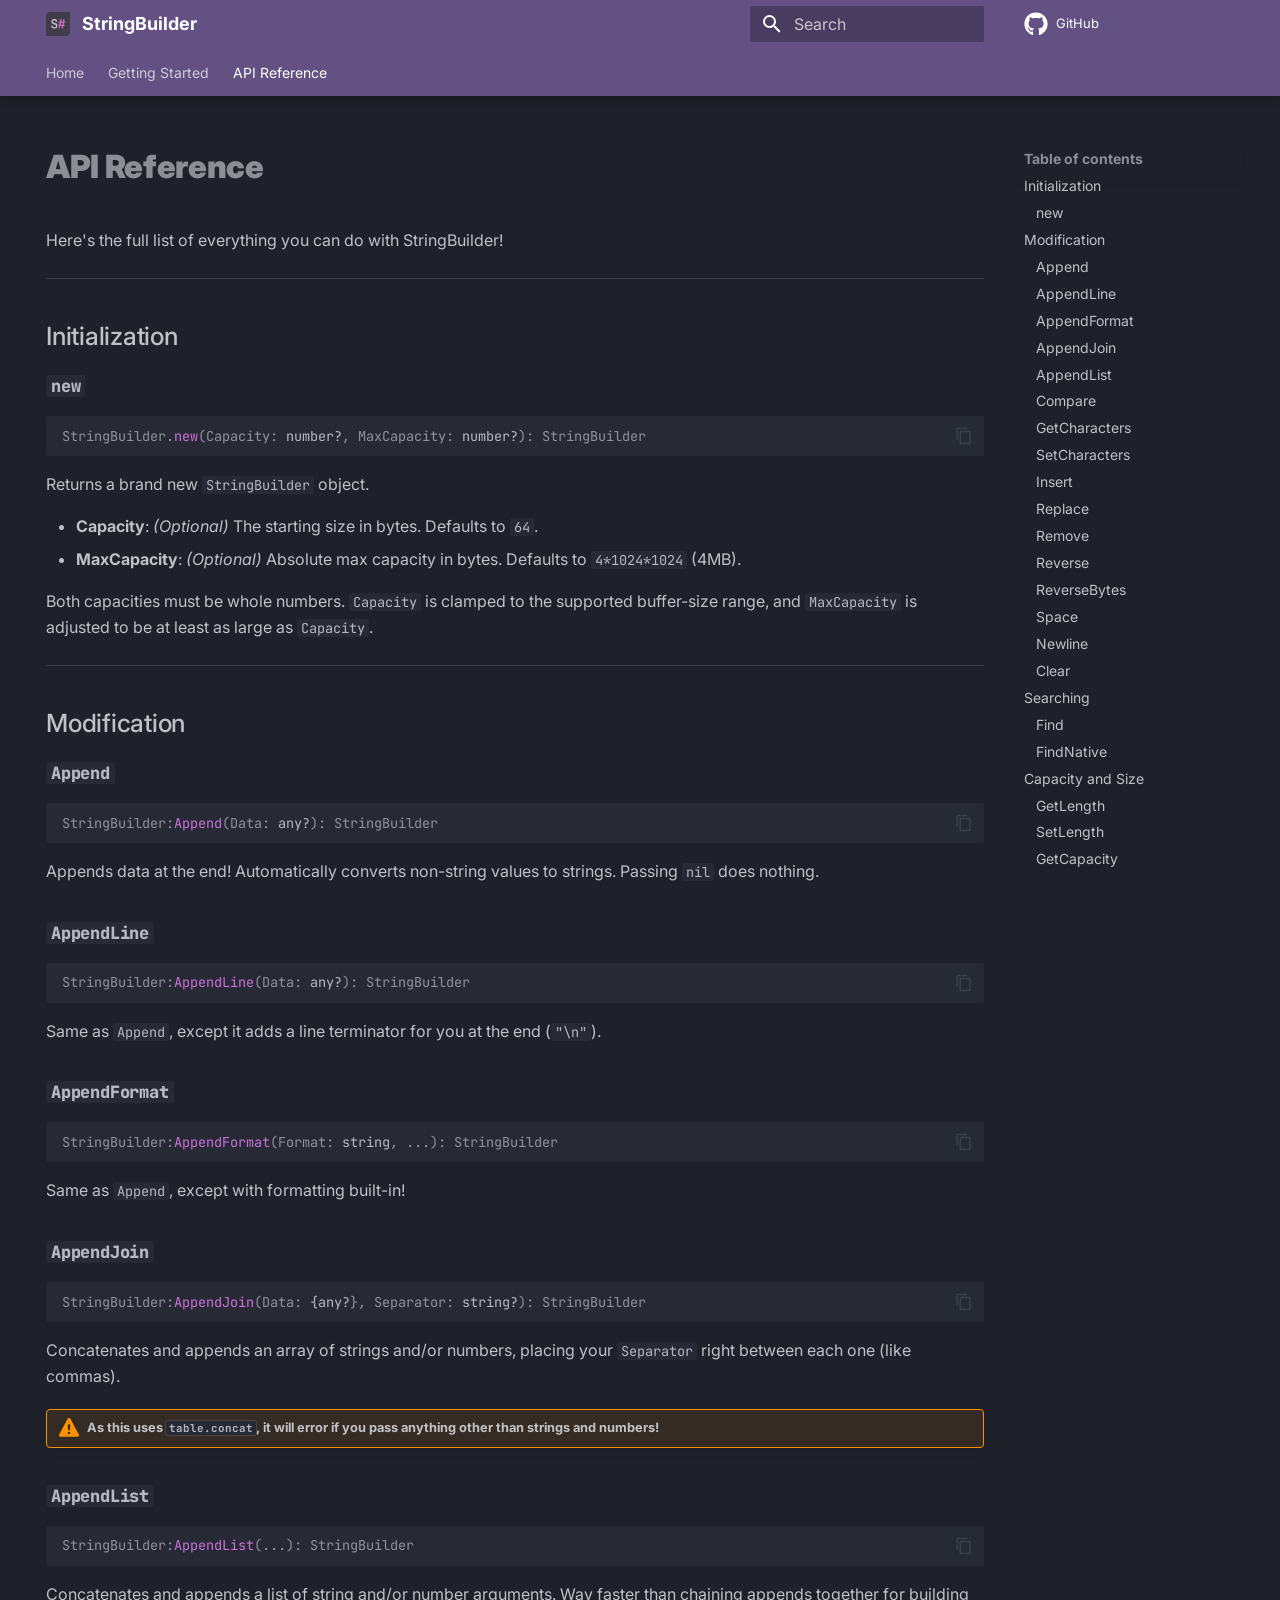
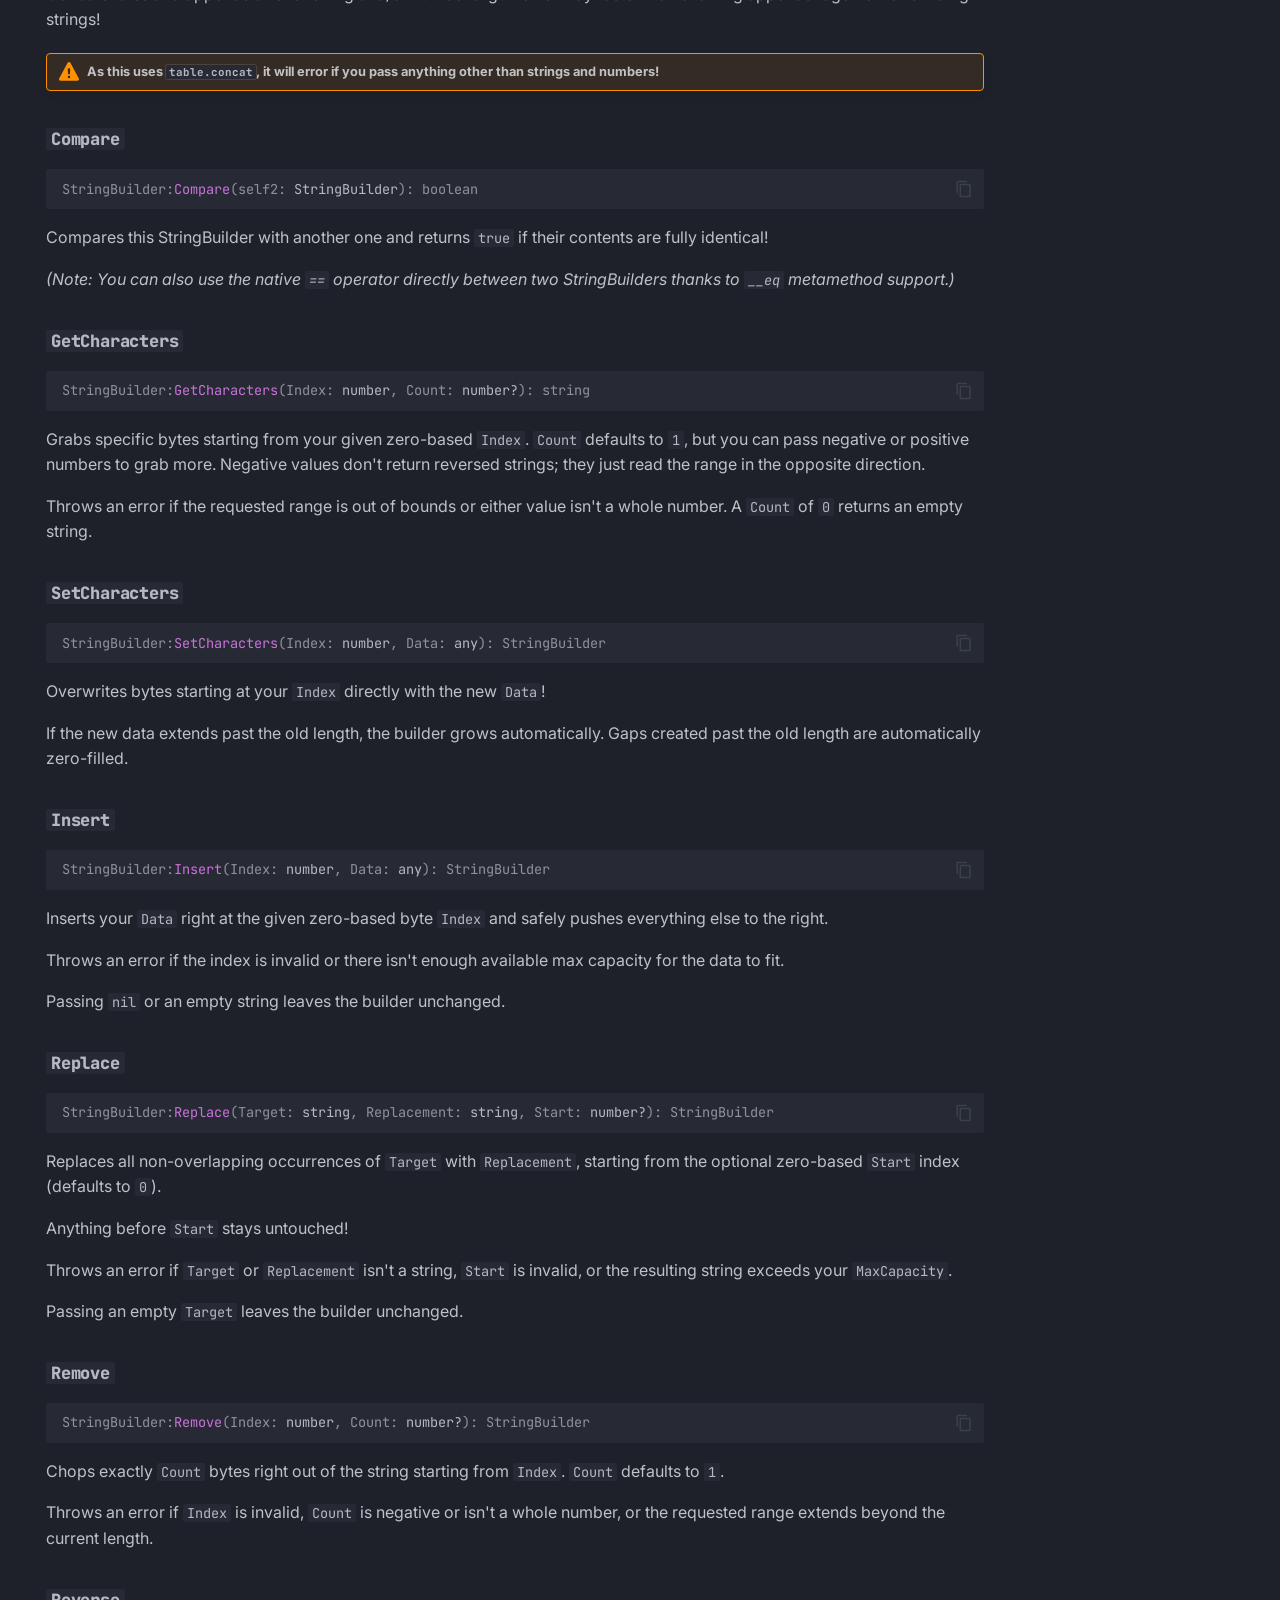
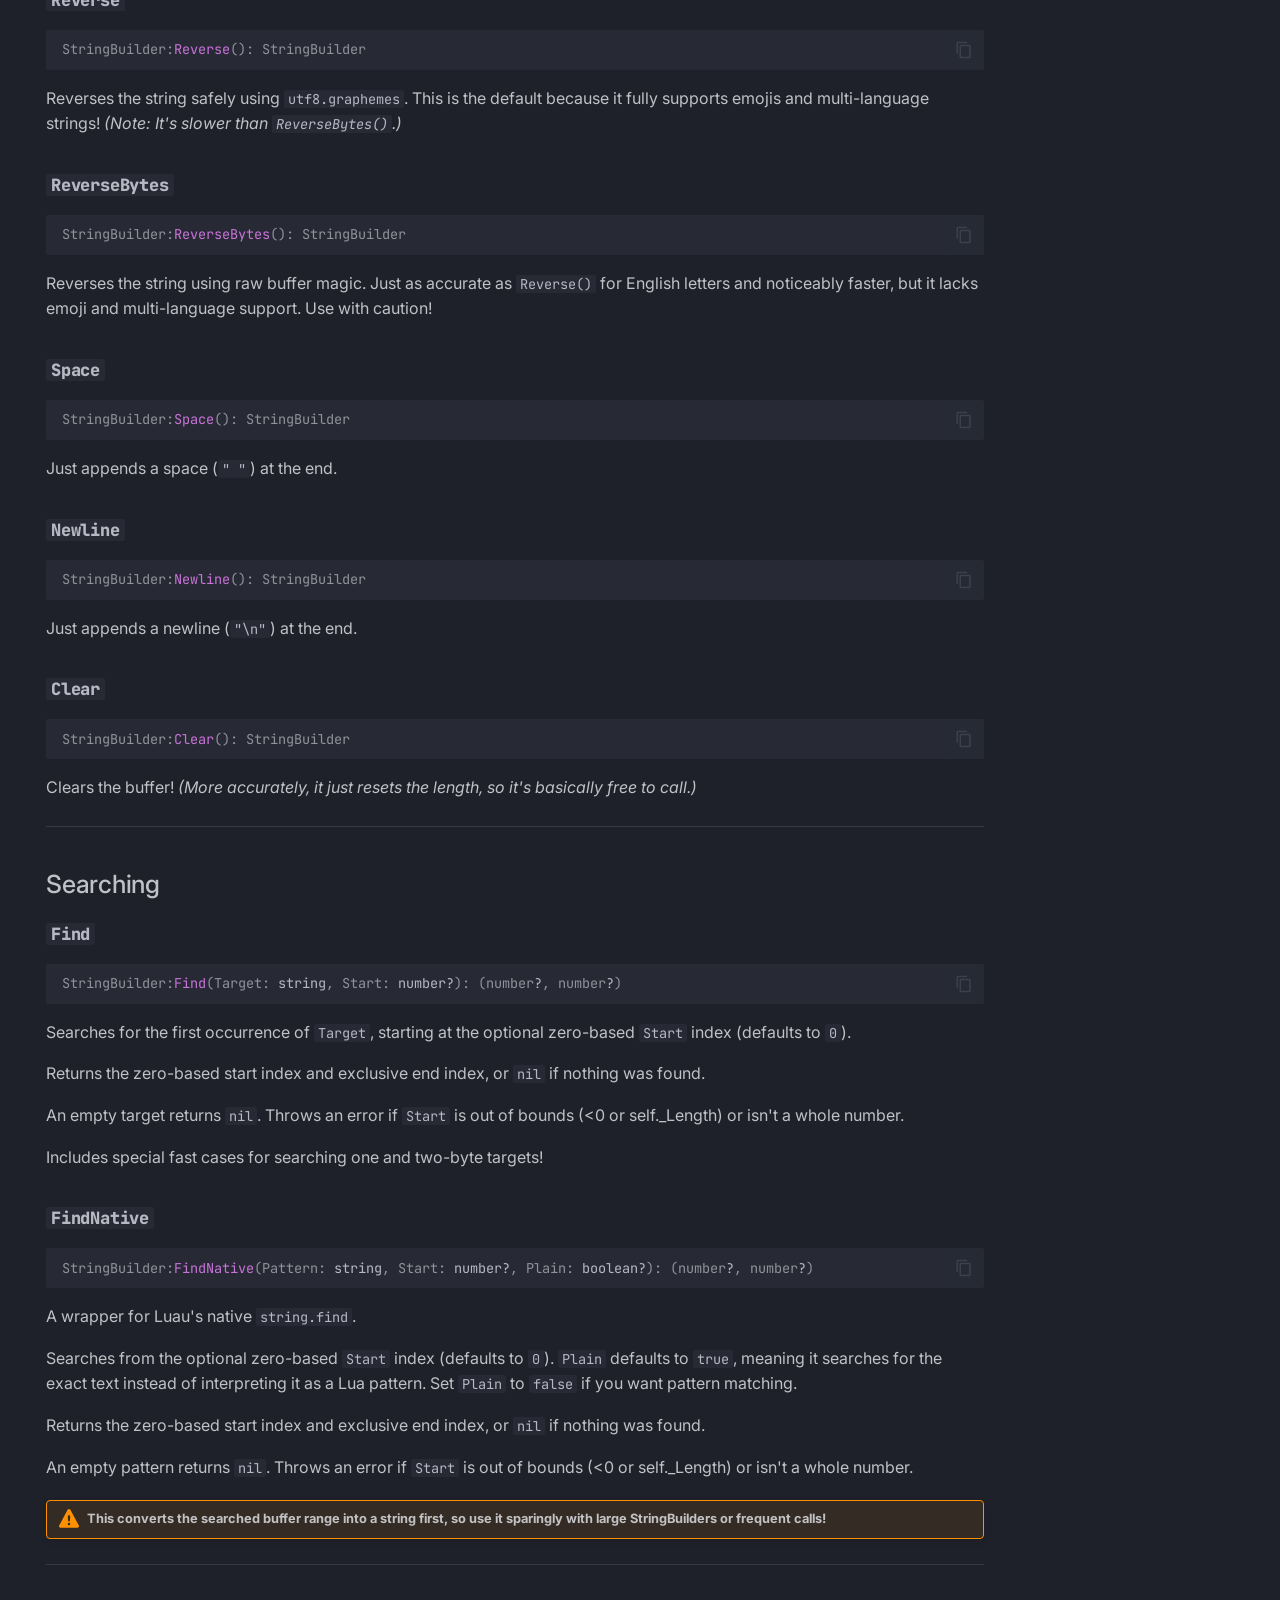
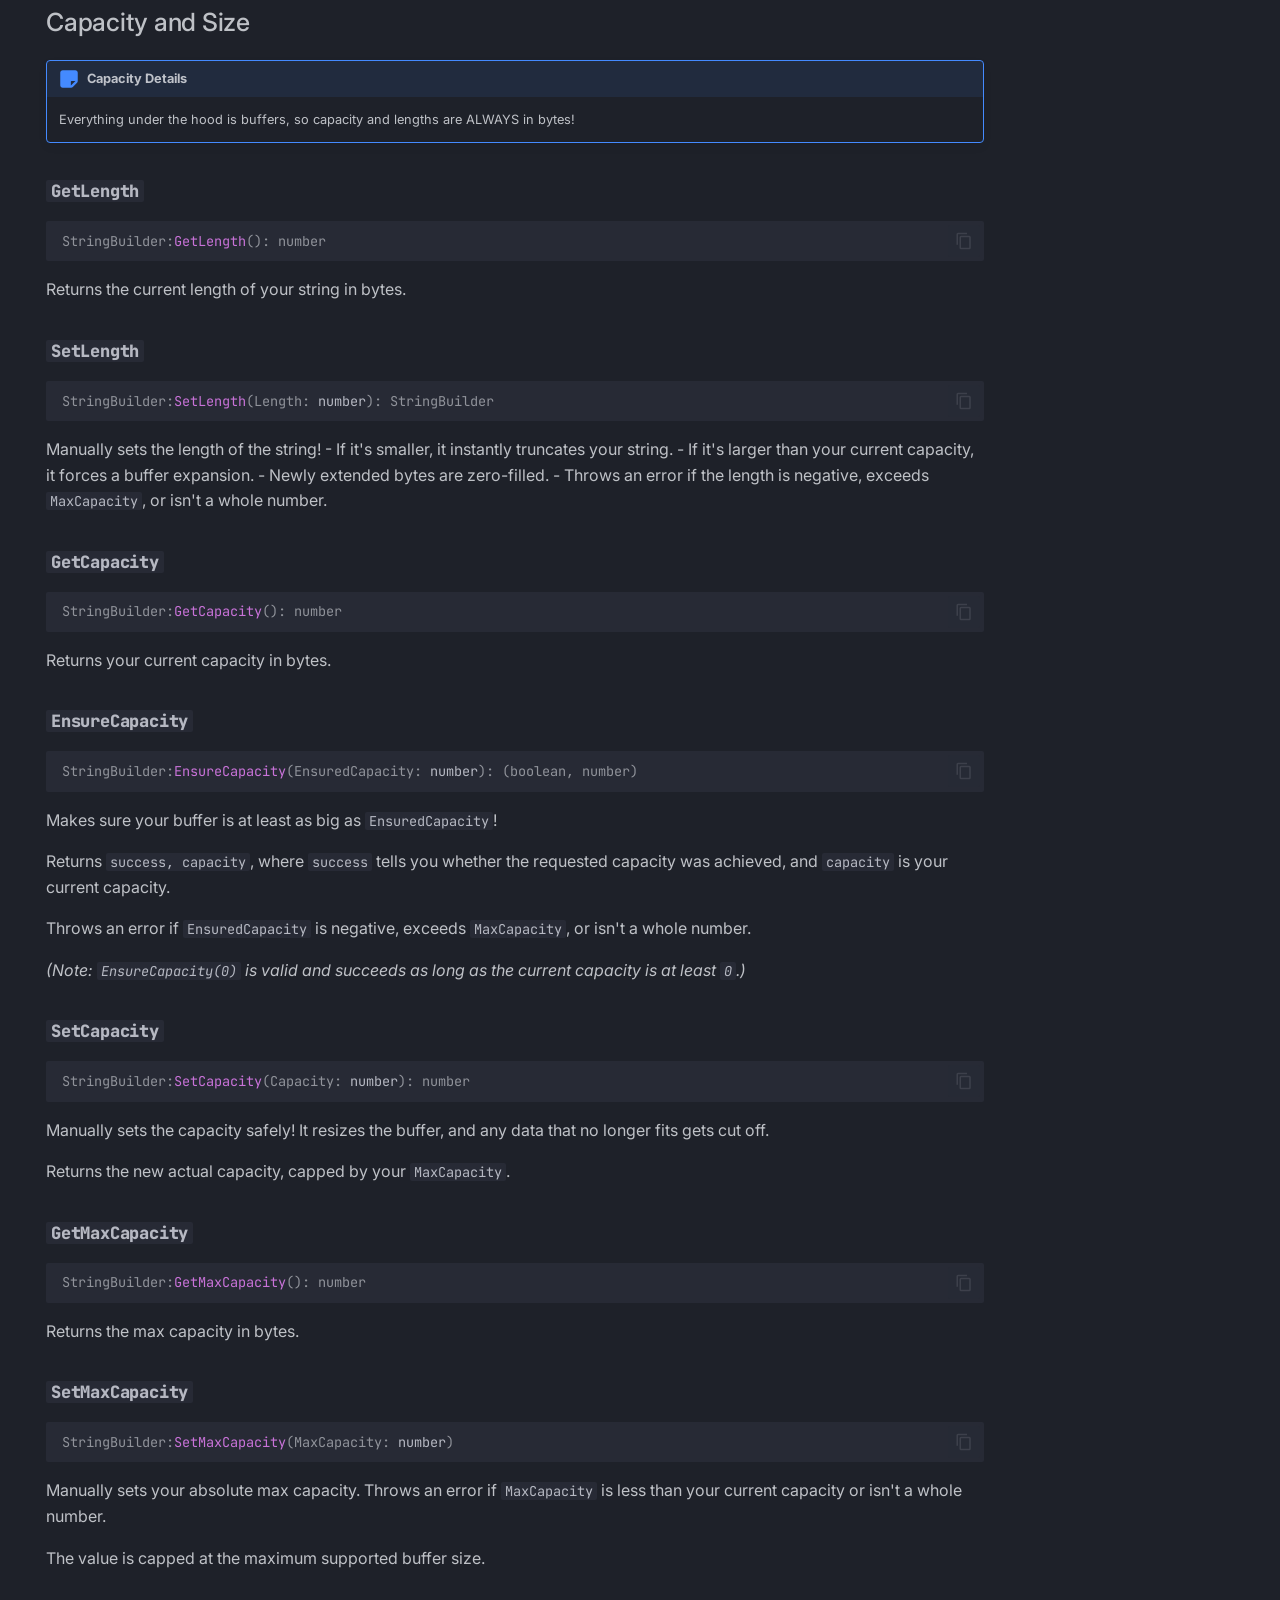
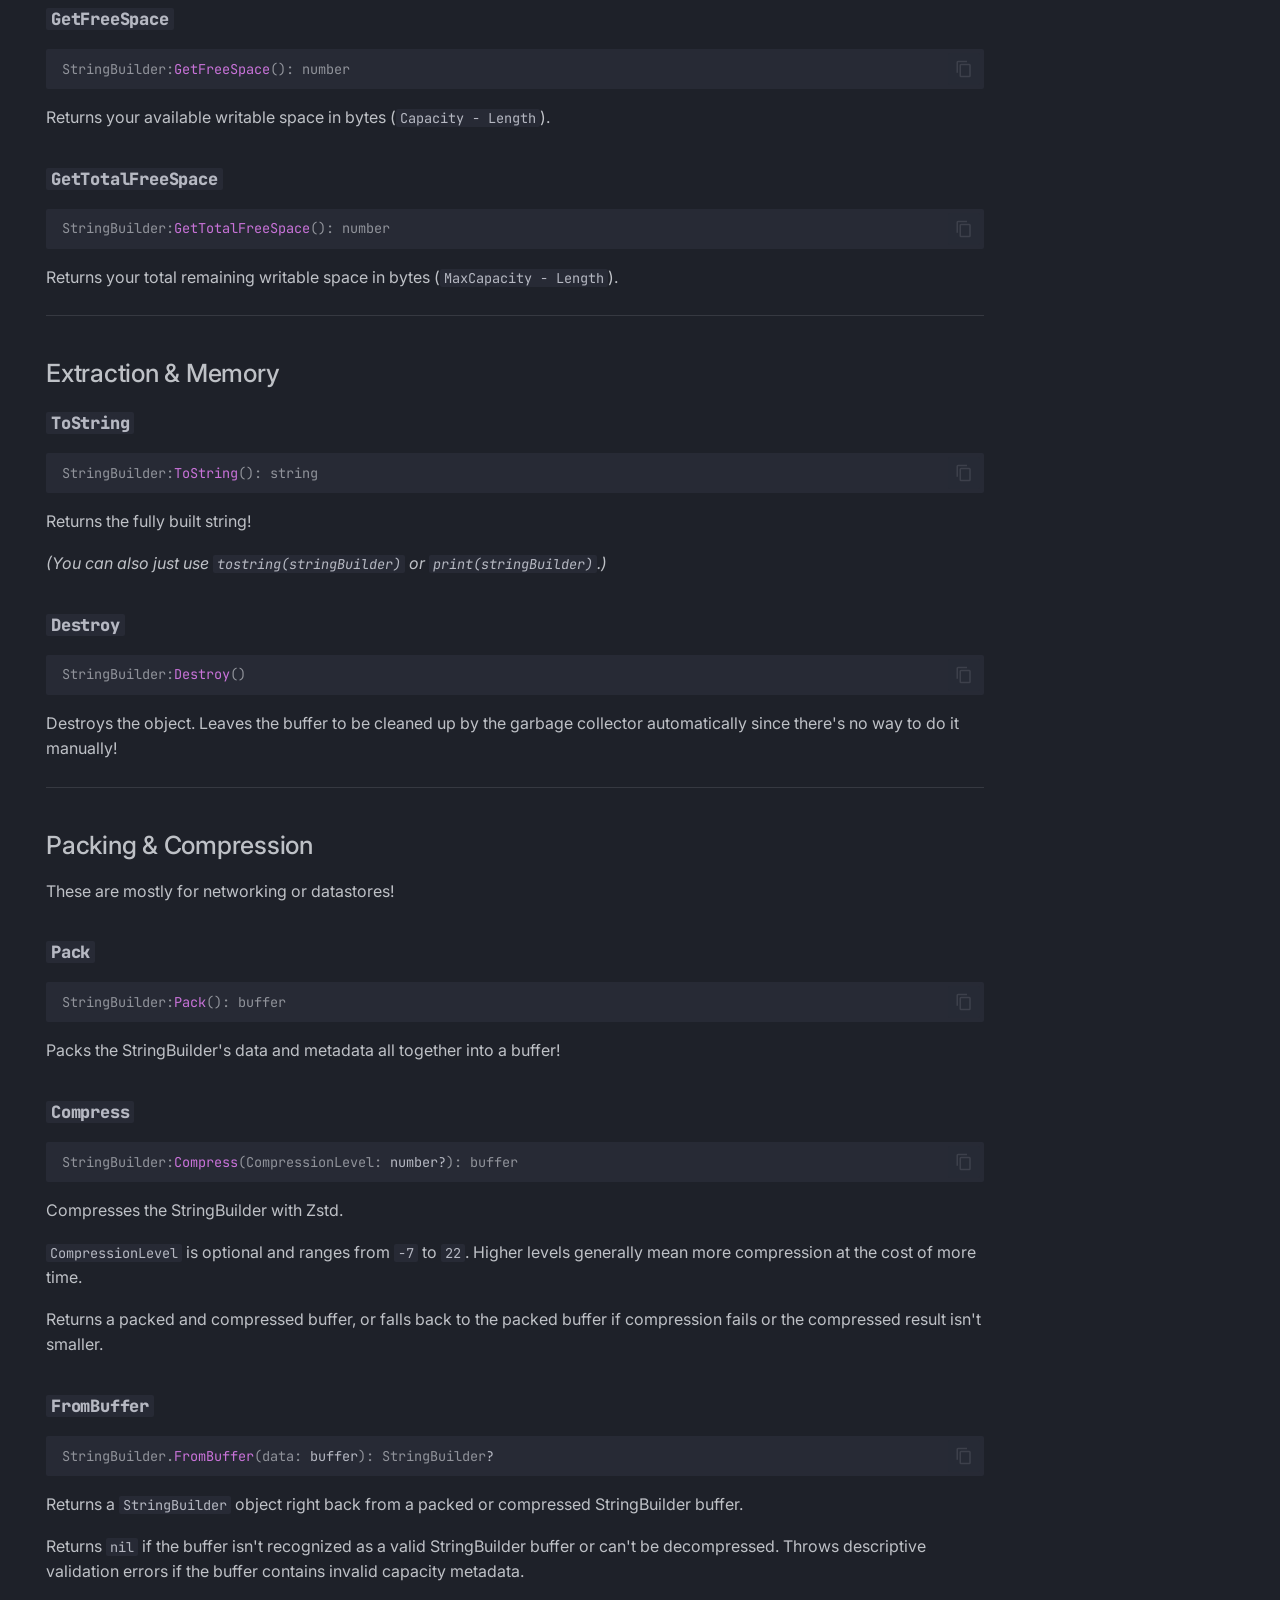
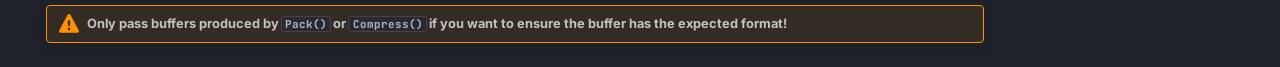
==== commit 83111483: "Deployed 5a18e5a with MkDocs version: 1.6.1" ====
--- a/pages/api-reference/index.html
+++ b/pages/api-reference/index.html
@@ -702,6 +702,45 @@
 </li>
       
         <li class="md-nav__item">
+  <a href="#searching" class="md-nav__link">
+    <span class="md-ellipsis">
+      
+        Searching
+      
+    </span>
+  </a>
+  
+    <nav class="md-nav" aria-label="Searching">
+      <ul class="md-nav__list">
+        
+          <li class="md-nav__item">
+  <a href="#find" class="md-nav__link">
+    <span class="md-ellipsis">
+      
+        Find
+      
+    </span>
+  </a>
+  
+</li>
+        
+          <li class="md-nav__item">
+  <a href="#findnative" class="md-nav__link">
+    <span class="md-ellipsis">
+      
+        FindNative
+      
+    </span>
+  </a>
+  
+</li>
+        
+      </ul>
+    </nav>
+  
+</li>
+      
+        <li class="md-nav__item">
   <a href="#capacity-and-size" class="md-nav__link">
     <span class="md-ellipsis">
       
@@ -1164,6 +1203,45 @@
 </li>
       
         <li class="md-nav__item">
+  <a href="#searching" class="md-nav__link">
+    <span class="md-ellipsis">
+      
+        Searching
+      
+    </span>
+  </a>
+  
+    <nav class="md-nav" aria-label="Searching">
+      <ul class="md-nav__list">
+        
+          <li class="md-nav__item">
+  <a href="#find" class="md-nav__link">
+    <span class="md-ellipsis">
+      
+        Find
+      
+    </span>
+  </a>
+  
+</li>
+        
+          <li class="md-nav__item">
+  <a href="#findnative" class="md-nav__link">
+    <span class="md-ellipsis">
+      
+        FindNative
+      
+    </span>
+  </a>
+  
+</li>
+        
+      </ul>
+    </nav>
+  
+</li>
+      
+        <li class="md-nav__item">
   <a href="#capacity-and-size" class="md-nav__link">
     <span class="md-ellipsis">
       
@@ -1402,12 +1480,13 @@
 <li><strong>Capacity</strong>: <em>(Optional)</em> The starting size in bytes. Defaults to <code>64</code>.</li>
 <li><strong>MaxCapacity</strong>: <em>(Optional)</em> Absolute max capacity in bytes. Defaults to <code>4*1024*1024</code> (4MB).</li>
 </ul>
+<p>Both capacities must be whole numbers. <code>Capacity</code> is clamped to the supported buffer-size range, and <code>MaxCapacity</code> is adjusted to be at least as large as <code>Capacity</code>.</p>
 <hr />
 <h2 id="modification">Modification</h2>
 <h3 id="append"><code>Append</code></h3>
 <p><div class="language-lua highlight"><pre><span></span><code><span id="__span-1-1"><a id="__codelineno-1-1" name="__codelineno-1-1" href="#__codelineno-1-1"></a><span class="nv">StringBuilder</span><span class="p">:</span><span class="nf">Append</span><span class="p">(</span><span class="nv">Data</span><span class="p">:</span><span class="w"> </span><span class="py">any</span><span class="err">?</span><span class="p">):</span><span class="w"> </span><span class="nv">StringBuilder</span>
 </span></code></pre></div>
-Appends data (string, number, bool) at the end!</p>
+Appends data at the end! Automatically converts non-string values to strings. Passing <code>nil</code> does nothing.</p>
 <h3 id="appendline"><code>AppendLine</code></h3>
 <p><div class="language-lua highlight"><pre><span></span><code><span id="__span-2-1"><a id="__codelineno-2-1" name="__codelineno-2-1" href="#__codelineno-2-1"></a><span class="nv">StringBuilder</span><span class="p">:</span><span class="nf">AppendLine</span><span class="p">(</span><span class="nv">Data</span><span class="p">:</span><span class="w"> </span><span class="py">any</span><span class="err">?</span><span class="p">):</span><span class="w"> </span><span class="nv">StringBuilder</span>
 </span></code></pre></div>
@@ -1419,14 +1498,14 @@
 <h3 id="appendjoin"><code>AppendJoin</code></h3>
 <p><div class="language-lua highlight"><pre><span></span><code><span id="__span-4-1"><a id="__codelineno-4-1" name="__codelineno-4-1" href="#__codelineno-4-1"></a><span class="nv">StringBuilder</span><span class="p">:</span><span class="nf">AppendJoin</span><span class="p">(</span><span class="nv">Data</span><span class="p">:</span><span class="w"> </span><span class="err">{</span><span class="py">any</span><span class="err">?</span><span class="p">},</span><span class="w"> </span><span class="nv">Separator</span><span class="p">:</span><span class="w"> </span><span class="py">string</span><span class="err">?</span><span class="p">):</span><span class="w"> </span><span class="nv">StringBuilder</span>
 </span></code></pre></div>
-Concatenates and appends an array of string &amp; numbers, placing your <code>Separator</code> right between each one (like commas).</p>
+Concatenates and appends an array of strings and/or numbers, placing your <code>Separator</code> right between each one (like commas).</p>
 <div class="admonition warning">
 <p class="admonition-title">As this uses <code>table.concat</code>, it will error if you pass anything other than strings and numbers!</p>
 </div>
 <h3 id="appendlist"><code>AppendList</code></h3>
 <p><div class="language-lua highlight"><pre><span></span><code><span id="__span-5-1"><a id="__codelineno-5-1" name="__codelineno-5-1" href="#__codelineno-5-1"></a><span class="nv">StringBuilder</span><span class="p">:</span><span class="nf">AppendList</span><span class="p">(...):</span><span class="w"> </span><span class="nv">StringBuilder</span>
 </span></code></pre></div>
-Concatenates and appends a list of string and/or number arguments. Way faster than chaining appends together!</p>
+Concatenates and appends a list of string and/or number arguments. Way faster than chaining appends together for building strings!</p>
 <div class="admonition warning">
 <p class="admonition-title">As this uses <code>table.concat</code>, it will error if you pass anything other than strings and numbers!</p>
 </div>
@@ -1434,34 +1513,40 @@
 <p><div class="language-lua highlight"><pre><span></span><code><span id="__span-6-1"><a id="__codelineno-6-1" name="__codelineno-6-1" href="#__codelineno-6-1"></a><span class="nv">StringBuilder</span><span class="p">:</span><span class="nf">Compare</span><span class="p">(</span><span class="nv">self2</span><span class="p">:</span><span class="w"> </span><span class="py">StringBuilder</span><span class="p">):</span><span class="w"> </span><span class="nv">boolean</span>
 </span></code></pre></div>
 Compares this StringBuilder with another one and returns <code>true</code> if their contents are fully identical!</p>
-<p><em>(Note: You can also use the native <code>==</code> operator directly between two StringBuilders thanks to <code>__eq</code> metamethod support).</em></p>
+<p><em>(Note: You can also use the native <code>==</code> operator directly between two StringBuilders thanks to <code>__eq</code> metamethod support.)</em></p>
 <h3 id="getcharacters"><code>GetCharacters</code></h3>
 <p><div class="language-lua highlight"><pre><span></span><code><span id="__span-7-1"><a id="__codelineno-7-1" name="__codelineno-7-1" href="#__codelineno-7-1"></a><span class="nv">StringBuilder</span><span class="p">:</span><span class="nf">GetCharacters</span><span class="p">(</span><span class="nv">Index</span><span class="p">:</span><span class="w"> </span><span class="py">number</span><span class="p">,</span><span class="w"> </span><span class="nv">Count</span><span class="p">:</span><span class="w"> </span><span class="py">number</span><span class="err">?</span><span class="p">):</span><span class="w"> </span><span class="nv">string</span>
 </span></code></pre></div>
-Grabs specific character(s) starting from your given <code>Index</code>. <code>Count</code> defaults to 1, but you can pass negative or positive numbers to grab more (negative values dont return reversed strings).</p>
+Grabs specific bytes starting from your given zero-based <code>Index</code>. <code>Count</code> defaults to <code>1</code>, but you can pass negative or positive numbers to grab more. Negative values don't return reversed strings; they just read the range in the opposite direction.</p>
+<p>Throws an error if the requested range is out of bounds or either value isn't a whole number. A <code>Count</code> of <code>0</code> returns an empty string.</p>
 <h3 id="setcharacters"><code>SetCharacters</code></h3>
 <p><div class="language-lua highlight"><pre><span></span><code><span id="__span-8-1"><a id="__codelineno-8-1" name="__codelineno-8-1" href="#__codelineno-8-1"></a><span class="nv">StringBuilder</span><span class="p">:</span><span class="nf">SetCharacters</span><span class="p">(</span><span class="nv">Index</span><span class="p">:</span><span class="w"> </span><span class="py">number</span><span class="p">,</span><span class="w"> </span><span class="nv">Data</span><span class="p">:</span><span class="w"> </span><span class="py">any</span><span class="p">):</span><span class="w"> </span><span class="nv">StringBuilder</span>
 </span></code></pre></div>
-Overwrites any character(s) starting at your <code>Index</code> directly with the new <code>Data</code>!
-Gaps created past the old length are automatically zero-filled.</p>
+Overwrites bytes starting at your <code>Index</code> directly with the new <code>Data</code>!</p>
+<p>If the new data extends past the old length, the builder grows automatically. Gaps created past the old length are automatically zero-filled.</p>
 <h3 id="insert"><code>Insert</code></h3>
-<p><div class="language-lua highlight"><pre><span></span><code><span id="__span-9-1"><a id="__codelineno-9-1" name="__codelineno-9-1" href="#__codelineno-9-1"></a><span class="nv">StringBuilder</span><span class="p">:</span><span class="nf">Insert</span><span class="p">(</span><span class="nv">Data</span><span class="p">:</span><span class="w"> </span><span class="py">any</span><span class="err">?</span><span class="p">,</span><span class="w"> </span><span class="nv">Index</span><span class="p">:</span><span class="w"> </span><span class="py">number</span><span class="p">):</span><span class="w"> </span><span class="nv">StringBuilder</span>
-</span></code></pre></div>
-Inserts your <code>Data</code> right at the given <code>Index</code> and safely pushes everything else to the right.
-Throws an error if there is insufficient max capacity or space.</p>
+<p><div class="language-lua highlight"><pre><span></span><code><span id="__span-9-1"><a id="__codelineno-9-1" name="__codelineno-9-1" href="#__codelineno-9-1"></a><span class="nv">StringBuilder</span><span class="p">:</span><span class="nf">Insert</span><span class="p">(</span><span class="nv">Index</span><span class="p">:</span><span class="w"> </span><span class="py">number</span><span class="p">,</span><span class="w"> </span><span class="nv">Data</span><span class="p">:</span><span class="w"> </span><span class="py">any</span><span class="p">):</span><span class="w"> </span><span class="nv">StringBuilder</span>
+</span></code></pre></div>
+Inserts your <code>Data</code> right at the given zero-based byte <code>Index</code> and safely pushes everything else to the right.</p>
+<p>Throws an error if the index is invalid or there isn't enough available max capacity for the data to fit.</p>
+<p>Passing <code>nil</code> or an empty string leaves the builder unchanged.</p>
 <h3 id="replace"><code>Replace</code></h3>
-<p><div class="language-lua highlight"><pre><span></span><code><span id="__span-10-1"><a id="__codelineno-10-1" name="__codelineno-10-1" href="#__codelineno-10-1"></a><span class="nv">StringBuilder</span><span class="p">:</span><span class="nf">Replace</span><span class="p">(</span><span class="nv">Target</span><span class="p">:</span><span class="w"> </span><span class="py">string</span><span class="p">,</span><span class="w"> </span><span class="nv">Replacement</span><span class="p">:</span><span class="w"> </span><span class="py">string</span><span class="p">):</span><span class="w"> </span><span class="nv">StringBuilder</span>
-</span></code></pre></div>
-Replaces all occurrences of <code>Target</code> with <code>Replacement</code>.</p>
+<p><div class="language-lua highlight"><pre><span></span><code><span id="__span-10-1"><a id="__codelineno-10-1" name="__codelineno-10-1" href="#__codelineno-10-1"></a><span class="nv">StringBuilder</span><span class="p">:</span><span class="nf">Replace</span><span class="p">(</span><span class="nv">Target</span><span class="p">:</span><span class="w"> </span><span class="py">string</span><span class="p">,</span><span class="w"> </span><span class="nv">Replacement</span><span class="p">:</span><span class="w"> </span><span class="py">string</span><span class="p">,</span><span class="w"> </span><span class="nv">Start</span><span class="p">:</span><span class="w"> </span><span class="py">number</span><span class="err">?</span><span class="p">):</span><span class="w"> </span><span class="nv">StringBuilder</span>
+</span></code></pre></div>
+Replaces all non-overlapping occurrences of <code>Target</code> with <code>Replacement</code>, starting from the optional zero-based <code>Start</code> index (defaults to <code>0</code>).</p>
+<p>Anything before <code>Start</code> stays untouched!</p>
+<p>Throws an error if <code>Target</code> or <code>Replacement</code> isn't a string, <code>Start</code> is invalid, or the resulting string exceeds your <code>MaxCapacity</code>.</p>
+<p>Passing an empty <code>Target</code> leaves the builder unchanged.</p>
 <h3 id="remove"><code>Remove</code></h3>
-<p><div class="language-lua highlight"><pre><span></span><code><span id="__span-11-1"><a id="__codelineno-11-1" name="__codelineno-11-1" href="#__codelineno-11-1"></a><span class="nv">StringBuilder</span><span class="p">:</span><span class="nf">Remove</span><span class="p">(</span><span class="nv">Index</span><span class="p">:</span><span class="w"> </span><span class="py">number</span><span class="p">,</span><span class="w"> </span><span class="nv">Count</span><span class="p">:</span><span class="w"> </span><span class="py">number</span><span class="p">):</span><span class="w"> </span><span class="nv">StringBuilder</span>
-</span></code></pre></div>
-Chops exactly <code>Count</code> amount of letters right out of the string starting from <code>Index</code>.</p>
+<p><div class="language-lua highlight"><pre><span></span><code><span id="__span-11-1"><a id="__codelineno-11-1" name="__codelineno-11-1" href="#__codelineno-11-1"></a><span class="nv">StringBuilder</span><span class="p">:</span><span class="nf">Remove</span><span class="p">(</span><span class="nv">Index</span><span class="p">:</span><span class="w"> </span><span class="py">number</span><span class="p">,</span><span class="w"> </span><span class="nv">Count</span><span class="p">:</span><span class="w"> </span><span class="py">number</span><span class="err">?</span><span class="p">):</span><span class="w"> </span><span class="nv">StringBuilder</span>
+</span></code></pre></div>
+Chops exactly <code>Count</code> bytes right out of the string starting from <code>Index</code>. <code>Count</code> defaults to <code>1</code>.</p>
+<p>Throws an error if <code>Index</code> is invalid, <code>Count</code> is negative or isn't a whole number, or the requested range extends beyond the current length.</p>
 <h3 id="reverse"><code>Reverse</code></h3>
 <p><div class="language-lua highlight"><pre><span></span><code><span id="__span-12-1"><a id="__codelineno-12-1" name="__codelineno-12-1" href="#__codelineno-12-1"></a><span class="nv">StringBuilder</span><span class="p">:</span><span class="nf">Reverse</span><span class="p">():</span><span class="w"> </span><span class="nv">StringBuilder</span>
 </span></code></pre></div>
 Reverses the string safely using <code>utf8.graphemes</code>. This is the default because it fully supports emojis and multi-language strings!
-<em>(Note: It's slower than <code>ReverseBytes()</code>)</em></p>
+<em>(Note: It's slower than <code>ReverseBytes()</code>.)</em></p>
 <h3 id="reversebytes"><code>ReverseBytes</code></h3>
 <p><div class="language-lua highlight"><pre><span></span><code><span id="__span-13-1"><a id="__codelineno-13-1" name="__codelineno-13-1" href="#__codelineno-13-1"></a><span class="nv">StringBuilder</span><span class="p">:</span><span class="nf">ReverseBytes</span><span class="p">():</span><span class="w"> </span><span class="nv">StringBuilder</span>
 </span></code></pre></div>
@@ -1477,7 +1562,26 @@
 <h3 id="clear"><code>Clear</code></h3>
 <p><div class="language-lua highlight"><pre><span></span><code><span id="__span-16-1"><a id="__codelineno-16-1" name="__codelineno-16-1" href="#__codelineno-16-1"></a><span class="nv">StringBuilder</span><span class="p">:</span><span class="nf">Clear</span><span class="p">():</span><span class="w"> </span><span class="nv">StringBuilder</span>
 </span></code></pre></div>
-Clears the buffer! <em>(More accurately, it just resets the end cursor, so it's basically free to call)</em></p>
+Clears the buffer! <em>(More accurately, it just resets the length, so it's basically free to call.)</em></p>
+<hr />
+<h2 id="searching">Searching</h2>
+<h3 id="find"><code>Find</code></h3>
+<p><div class="language-lua highlight"><pre><span></span><code><span id="__span-17-1"><a id="__codelineno-17-1" name="__codelineno-17-1" href="#__codelineno-17-1"></a><span class="nv">StringBuilder</span><span class="p">:</span><span class="nf">Find</span><span class="p">(</span><span class="nv">Target</span><span class="p">:</span><span class="w"> </span><span class="py">string</span><span class="p">,</span><span class="w"> </span><span class="nv">Start</span><span class="p">:</span><span class="w"> </span><span class="py">number</span><span class="err">?</span><span class="p">):</span><span class="w"> </span><span class="p">(</span><span class="nv">number</span><span class="err">?</span><span class="p">,</span><span class="w"> </span><span class="nv">number</span><span class="err">?</span><span class="p">)</span>
+</span></code></pre></div>
+Searches for the first occurrence of <code>Target</code>, starting at the optional zero-based <code>Start</code> index (defaults to <code>0</code>).</p>
+<p>Returns the zero-based start index and exclusive end index, or <code>nil</code> if nothing was found.</p>
+<p>An empty target returns <code>nil</code>. Throws an error if <code>Start</code> is out of bounds (&lt;0 or self._Length) or isn't a whole number.</p>
+<p>Includes special fast cases for searching one and two-byte targets!</p>
+<h3 id="findnative"><code>FindNative</code></h3>
+<div class="language-lua highlight"><pre><span></span><code><span id="__span-18-1"><a id="__codelineno-18-1" name="__codelineno-18-1" href="#__codelineno-18-1"></a><span class="nv">StringBuilder</span><span class="p">:</span><span class="nf">FindNative</span><span class="p">(</span><span class="nv">Pattern</span><span class="p">:</span><span class="w"> </span><span class="py">string</span><span class="p">,</span><span class="w"> </span><span class="nv">Start</span><span class="p">:</span><span class="w"> </span><span class="py">number</span><span class="err">?</span><span class="p">,</span><span class="w"> </span><span class="nv">Plain</span><span class="p">:</span><span class="w"> </span><span class="py">boolean</span><span class="err">?</span><span class="p">):</span><span class="w"> </span><span class="p">(</span><span class="nv">number</span><span class="err">?</span><span class="p">,</span><span class="w"> </span><span class="nv">number</span><span class="err">?</span><span class="p">)</span>
+</span></code></pre></div>
+<p>A wrapper for Luau's native <code>string.find</code>.</p>
+<p>Searches from the optional zero-based <code>Start</code> index (defaults to <code>0</code>). <code>Plain</code> defaults to <code>true</code>, meaning it searches for the exact text instead of interpreting it as a Lua pattern. Set <code>Plain</code> to <code>false</code> if you want pattern matching.</p>
+<p>Returns the zero-based start index and exclusive end index, or <code>nil</code> if nothing was found.</p>
+<p>An empty pattern returns <code>nil</code>. Throws an error if <code>Start</code> is out of bounds (&lt;0 or self._Length) or isn't a whole number.</p>
+<div class="admonition warning">
+<p class="admonition-title">This converts the searched buffer range into a string first, so use it sparingly with large StringBuilders or frequent calls!</p>
+</div>
 <hr />
 <h2 id="capacity-and-size">Capacity and Size</h2>
 <div class="admonition note">
@@ -1485,74 +1589,83 @@
 <p>Everything under the hood is buffers, so capacity and lengths are ALWAYS in bytes!</p>
 </div>
 <h3 id="getlength"><code>GetLength</code></h3>
-<p><div class="language-lua highlight"><pre><span></span><code><span id="__span-17-1"><a id="__codelineno-17-1" name="__codelineno-17-1" href="#__codelineno-17-1"></a><span class="nv">StringBuilder</span><span class="p">:</span><span class="nf">GetLength</span><span class="p">():</span><span class="w"> </span><span class="nv">number</span>
+<p><div class="language-lua highlight"><pre><span></span><code><span id="__span-19-1"><a id="__codelineno-19-1" name="__codelineno-19-1" href="#__codelineno-19-1"></a><span class="nv">StringBuilder</span><span class="p">:</span><span class="nf">GetLength</span><span class="p">():</span><span class="w"> </span><span class="nv">number</span>
 </span></code></pre></div>
 Returns the current length of your string in bytes.</p>
 <h3 id="setlength"><code>SetLength</code></h3>
-<p><div class="language-lua highlight"><pre><span></span><code><span id="__span-18-1"><a id="__codelineno-18-1" name="__codelineno-18-1" href="#__codelineno-18-1"></a><span class="nv">StringBuilder</span><span class="p">:</span><span class="nf">SetLength</span><span class="p">(</span><span class="nv">Length</span><span class="p">:</span><span class="w"> </span><span class="py">number</span><span class="p">):</span><span class="w"> </span><span class="nv">StringBuilder</span>
+<p><div class="language-lua highlight"><pre><span></span><code><span id="__span-20-1"><a id="__codelineno-20-1" name="__codelineno-20-1" href="#__codelineno-20-1"></a><span class="nv">StringBuilder</span><span class="p">:</span><span class="nf">SetLength</span><span class="p">(</span><span class="nv">Length</span><span class="p">:</span><span class="w"> </span><span class="py">number</span><span class="p">):</span><span class="w"> </span><span class="nv">StringBuilder</span>
 </span></code></pre></div>
 Manually sets the length of the string!
 - If it's smaller, it instantly truncates your string.
-- If it's larger than your current capacity, it forces a buffer expansion. Gaps are zero-filled.
-- Throws an error if the length is negative, not a whole number, or exceeds <code>MaxCapacity</code>.</p>
+- If it's larger than your current capacity, it forces a buffer expansion.
+- Newly extended bytes are zero-filled.
+- Throws an error if the length is negative, exceeds <code>MaxCapacity</code>, or isn't a whole number.</p>
 <h3 id="getcapacity"><code>GetCapacity</code></h3>
-<p><div class="language-lua highlight"><pre><span></span><code><span id="__span-19-1"><a id="__codelineno-19-1" name="__codelineno-19-1" href="#__codelineno-19-1"></a><span class="nv">StringBuilder</span><span class="p">:</span><span class="nf">GetCapacity</span><span class="p">():</span><span class="w"> </span><span class="nv">number</span>
+<p><div class="language-lua highlight"><pre><span></span><code><span id="__span-21-1"><a id="__codelineno-21-1" name="__codelineno-21-1" href="#__codelineno-21-1"></a><span class="nv">StringBuilder</span><span class="p">:</span><span class="nf">GetCapacity</span><span class="p">():</span><span class="w"> </span><span class="nv">number</span>
 </span></code></pre></div>
 Returns your current capacity in bytes.</p>
 <h3 id="ensurecapacity"><code>EnsureCapacity</code></h3>
-<p><div class="language-lua highlight"><pre><span></span><code><span id="__span-20-1"><a id="__codelineno-20-1" name="__codelineno-20-1" href="#__codelineno-20-1"></a><span class="nv">StringBuilder</span><span class="p">:</span><span class="nf">EnsureCapacity</span><span class="p">(</span><span class="nv">EnsuredCapacity</span><span class="p">:</span><span class="w"> </span><span class="py">number</span><span class="p">):</span><span class="w"> </span><span class="p">(</span><span class="nv">boolean</span><span class="p">,</span><span class="w"> </span><span class="nv">number</span><span class="p">)</span>
-</span></code></pre></div>
-Makes sure your buffer is at least as big as <code>EnsuredCapacity</code>! Returns <code>true</code> if it had to/could resize, alongside your new capacity.</p>
-<div class="admonition warning">
-<p class="admonition-title">This is capped by your <code>StringBuilder</code>'s max capacity, so be sure to check if the returned capacity is enough!</p>
-</div>
+<p><div class="language-lua highlight"><pre><span></span><code><span id="__span-22-1"><a id="__codelineno-22-1" name="__codelineno-22-1" href="#__codelineno-22-1"></a><span class="nv">StringBuilder</span><span class="p">:</span><span class="nf">EnsureCapacity</span><span class="p">(</span><span class="nv">EnsuredCapacity</span><span class="p">:</span><span class="w"> </span><span class="py">number</span><span class="p">):</span><span class="w"> </span><span class="p">(</span><span class="nv">boolean</span><span class="p">,</span><span class="w"> </span><span class="nv">number</span><span class="p">)</span>
+</span></code></pre></div>
+Makes sure your buffer is at least as big as <code>EnsuredCapacity</code>!</p>
+<p>Returns <code>success, capacity</code>, where <code>success</code> tells you whether the requested capacity was achieved, and <code>capacity</code> is your current capacity.</p>
+<p>Throws an error if <code>EnsuredCapacity</code> is negative, exceeds <code>MaxCapacity</code>, or isn't a whole number.</p>
+<p><em>(Note: <code>EnsureCapacity(0)</code> is valid and succeeds as long as the current capacity is at least <code>0</code>.)</em></p>
 <h3 id="setcapacity"><code>SetCapacity</code></h3>
-<p><div class="language-lua highlight"><pre><span></span><code><span id="__span-21-1"><a id="__codelineno-21-1" name="__codelineno-21-1" href="#__codelineno-21-1"></a><span class="nv">StringBuilder</span><span class="p">:</span><span class="nf">SetCapacity</span><span class="p">(</span><span class="nv">Capacity</span><span class="p">:</span><span class="w"> </span><span class="py">number</span><span class="p">):</span><span class="w"> </span><span class="nv">number</span>
-</span></code></pre></div>
-Manually set the capacity safely! It resizes the buffer, and any out of bounds data just gets cut off. Returns the new actual capacity (capped by your max capacity!).</p>
+<p><div class="language-lua highlight"><pre><span></span><code><span id="__span-23-1"><a id="__codelineno-23-1" name="__codelineno-23-1" href="#__codelineno-23-1"></a><span class="nv">StringBuilder</span><span class="p">:</span><span class="nf">SetCapacity</span><span class="p">(</span><span class="nv">Capacity</span><span class="p">:</span><span class="w"> </span><span class="py">number</span><span class="p">):</span><span class="w"> </span><span class="nv">number</span>
+</span></code></pre></div>
+Manually sets the capacity safely! It resizes the buffer, and any data that no longer fits gets cut off.</p>
+<p>Returns the new actual capacity, capped by your <code>MaxCapacity</code>.</p>
 <h3 id="getmaxcapacity"><code>GetMaxCapacity</code></h3>
-<p><div class="language-lua highlight"><pre><span></span><code><span id="__span-22-1"><a id="__codelineno-22-1" name="__codelineno-22-1" href="#__codelineno-22-1"></a><span class="nv">StringBuilder</span><span class="p">:</span><span class="nf">GetMaxCapacity</span><span class="p">():</span><span class="w"> </span><span class="nv">number</span>
+<p><div class="language-lua highlight"><pre><span></span><code><span id="__span-24-1"><a id="__codelineno-24-1" name="__codelineno-24-1" href="#__codelineno-24-1"></a><span class="nv">StringBuilder</span><span class="p">:</span><span class="nf">GetMaxCapacity</span><span class="p">():</span><span class="w"> </span><span class="nv">number</span>
 </span></code></pre></div>
 Returns the max capacity in bytes.</p>
 <h3 id="setmaxcapacity"><code>SetMaxCapacity</code></h3>
-<p><div class="language-lua highlight"><pre><span></span><code><span id="__span-23-1"><a id="__codelineno-23-1" name="__codelineno-23-1" href="#__codelineno-23-1"></a><span class="nv">StringBuilder</span><span class="p">:</span><span class="nf">SetMaxCapacity</span><span class="p">(</span><span class="nv">MaxCapacity</span><span class="p">:</span><span class="w"> </span><span class="py">number</span><span class="p">)</span>
+<p><div class="language-lua highlight"><pre><span></span><code><span id="__span-25-1"><a id="__codelineno-25-1" name="__codelineno-25-1" href="#__codelineno-25-1"></a><span class="nv">StringBuilder</span><span class="p">:</span><span class="nf">SetMaxCapacity</span><span class="p">(</span><span class="nv">MaxCapacity</span><span class="p">:</span><span class="w"> </span><span class="py">number</span><span class="p">)</span>
 </span></code></pre></div>
 Manually sets your absolute max capacity.
-Throws an error if <code>MaxCapacity</code> is not a whole number or is less than your current capacity.</p>
+Throws an error if <code>MaxCapacity</code> is less than your current capacity or isn't a whole number.</p>
+<p>The value is capped at the maximum supported buffer size.</p>
 <h3 id="getfreespace"><code>GetFreeSpace</code></h3>
-<p><div class="language-lua highlight"><pre><span></span><code><span id="__span-24-1"><a id="__codelineno-24-1" name="__codelineno-24-1" href="#__codelineno-24-1"></a><span class="nv">StringBuilder</span><span class="p">:</span><span class="nf">GetFreeSpace</span><span class="p">():</span><span class="w"> </span><span class="nv">number</span>
-</span></code></pre></div>
-Returns your available writable space in bytes.</p>
+<p><div class="language-lua highlight"><pre><span></span><code><span id="__span-26-1"><a id="__codelineno-26-1" name="__codelineno-26-1" href="#__codelineno-26-1"></a><span class="nv">StringBuilder</span><span class="p">:</span><span class="nf">GetFreeSpace</span><span class="p">():</span><span class="w"> </span><span class="nv">number</span>
+</span></code></pre></div>
+Returns your available writable space in bytes (<code>Capacity - Length</code>).</p>
 <h3 id="gettotalfreespace"><code>GetTotalFreeSpace</code></h3>
-<p><div class="language-lua highlight"><pre><span></span><code><span id="__span-25-1"><a id="__codelineno-25-1" name="__codelineno-25-1" href="#__codelineno-25-1"></a><span class="nv">StringBuilder</span><span class="p">:</span><span class="nf">GetTotalFreeSpace</span><span class="p">():</span><span class="w"> </span><span class="nv">number</span>
-</span></code></pre></div>
-Returns your max writable space in bytes.</p>
+<p><div class="language-lua highlight"><pre><span></span><code><span id="__span-27-1"><a id="__codelineno-27-1" name="__codelineno-27-1" href="#__codelineno-27-1"></a><span class="nv">StringBuilder</span><span class="p">:</span><span class="nf">GetTotalFreeSpace</span><span class="p">():</span><span class="w"> </span><span class="nv">number</span>
+</span></code></pre></div>
+Returns your total remaining writable space in bytes (<code>MaxCapacity - Length</code>).</p>
 <hr />
 <h2 id="extraction-memory">Extraction &amp; Memory</h2>
 <h3 id="tostring"><code>ToString</code></h3>
-<p><div class="language-lua highlight"><pre><span></span><code><span id="__span-26-1"><a id="__codelineno-26-1" name="__codelineno-26-1" href="#__codelineno-26-1"></a><span class="nv">StringBuilder</span><span class="p">:</span><span class="nf">ToString</span><span class="p">():</span><span class="w"> </span><span class="nv">string</span>
-</span></code></pre></div>
-Returns the fully built string!
-<em>(You can also just use <code>tostring(stringBuilder)</code> or <code>print(stringBuilder)</code>)</em></p>
+<p><div class="language-lua highlight"><pre><span></span><code><span id="__span-28-1"><a id="__codelineno-28-1" name="__codelineno-28-1" href="#__codelineno-28-1"></a><span class="nv">StringBuilder</span><span class="p">:</span><span class="nf">ToString</span><span class="p">():</span><span class="w"> </span><span class="nv">string</span>
+</span></code></pre></div>
+Returns the fully built string!</p>
+<p><em>(You can also just use <code>tostring(stringBuilder)</code> or <code>print(stringBuilder)</code>.)</em></p>
 <h3 id="destroy"><code>Destroy</code></h3>
-<p><div class="language-lua highlight"><pre><span></span><code><span id="__span-27-1"><a id="__codelineno-27-1" name="__codelineno-27-1" href="#__codelineno-27-1"></a><span class="nv">StringBuilder</span><span class="p">:</span><span class="nf">Destroy</span><span class="p">()</span>
+<p><div class="language-lua highlight"><pre><span></span><code><span id="__span-29-1"><a id="__codelineno-29-1" name="__codelineno-29-1" href="#__codelineno-29-1"></a><span class="nv">StringBuilder</span><span class="p">:</span><span class="nf">Destroy</span><span class="p">()</span>
 </span></code></pre></div>
 Destroys the object. Leaves the buffer to be cleaned up by the garbage collector automatically since there's no way to do it manually!</p>
 <hr />
 <h2 id="packing-compression">Packing &amp; Compression</h2>
 <p>These are mostly for networking or datastores!</p>
 <h3 id="pack"><code>Pack</code></h3>
-<p><div class="language-lua highlight"><pre><span></span><code><span id="__span-28-1"><a id="__codelineno-28-1" name="__codelineno-28-1" href="#__codelineno-28-1"></a><span class="nv">StringBuilder</span><span class="p">:</span><span class="nf">Pack</span><span class="p">():</span><span class="w"> </span><span class="nv">buffer</span>
+<p><div class="language-lua highlight"><pre><span></span><code><span id="__span-30-1"><a id="__codelineno-30-1" name="__codelineno-30-1" href="#__codelineno-30-1"></a><span class="nv">StringBuilder</span><span class="p">:</span><span class="nf">Pack</span><span class="p">():</span><span class="w"> </span><span class="nv">buffer</span>
 </span></code></pre></div>
 Packs the StringBuilder's data and metadata all together into a buffer!</p>
 <h3 id="compress"><code>Compress</code></h3>
-<p><div class="language-lua highlight"><pre><span></span><code><span id="__span-29-1"><a id="__codelineno-29-1" name="__codelineno-29-1" href="#__codelineno-29-1"></a><span class="nv">StringBuilder</span><span class="p">:</span><span class="nf">Compress</span><span class="p">(</span><span class="nv">CompressionLevel</span><span class="p">:</span><span class="w"> </span><span class="py">number</span><span class="err">?</span><span class="p">):</span><span class="w"> </span><span class="nv">buffer</span>
-</span></code></pre></div>
-Compresses the StringBuilder with Zstd. <code>CompressionLevel</code> is optional and must range from <code>-7 to 22</code>: higher means more compression at the cost of more time. Returns a packed and compressed buffer (or falls back safely if compression fails).</p>
+<p><div class="language-lua highlight"><pre><span></span><code><span id="__span-31-1"><a id="__codelineno-31-1" name="__codelineno-31-1" href="#__codelineno-31-1"></a><span class="nv">StringBuilder</span><span class="p">:</span><span class="nf">Compress</span><span class="p">(</span><span class="nv">CompressionLevel</span><span class="p">:</span><span class="w"> </span><span class="py">number</span><span class="err">?</span><span class="p">):</span><span class="w"> </span><span class="nv">buffer</span>
+</span></code></pre></div>
+Compresses the StringBuilder with Zstd.</p>
+<p><code>CompressionLevel</code> is optional and ranges from <code>-7</code> to <code>22</code>. Higher levels generally mean more compression at the cost of more time.</p>
+<p>Returns a packed and compressed buffer, or falls back to the packed buffer if compression fails or the compressed result isn't smaller.</p>
 <h3 id="frombuffer"><code>FromBuffer</code></h3>
-<p><div class="language-lua highlight"><pre><span></span><code><span id="__span-30-1"><a id="__codelineno-30-1" name="__codelineno-30-1" href="#__codelineno-30-1"></a><span class="nv">StringBuilder</span><span class="p">.</span><span class="nf">FromBuffer</span><span class="p">(</span><span class="nv">data</span><span class="p">:</span><span class="w"> </span><span class="py">buffer</span><span class="p">):</span><span class="w"> </span><span class="nv">StringBuilder</span><span class="err">?</span>
-</span></code></pre></div>
-Returns a <code>StringBuilder</code> object right back from a compressed (or packed) StringBuilder buffer. Returns <code>nil</code> or throws descriptive validation errors if the buffer is malformed.</p>
+<p><div class="language-lua highlight"><pre><span></span><code><span id="__span-32-1"><a id="__codelineno-32-1" name="__codelineno-32-1" href="#__codelineno-32-1"></a><span class="nv">StringBuilder</span><span class="p">.</span><span class="nf">FromBuffer</span><span class="p">(</span><span class="nv">data</span><span class="p">:</span><span class="w"> </span><span class="py">buffer</span><span class="p">):</span><span class="w"> </span><span class="nv">StringBuilder</span><span class="err">?</span>
+</span></code></pre></div>
+Returns a <code>StringBuilder</code> object right back from a packed or compressed StringBuilder buffer.</p>
+<p>Returns <code>nil</code> if the buffer isn't recognized as a valid StringBuilder buffer or can't be decompressed. Throws descriptive validation errors if the buffer contains invalid capacity metadata.</p>
+<div class="admonition warning">
+<p class="admonition-title">Only pass buffers produced by <code>Pack()</code> or <code>Compress()</code> if you want to ensure the buffer has the expected format!</p>
+</div>
 
 
 
